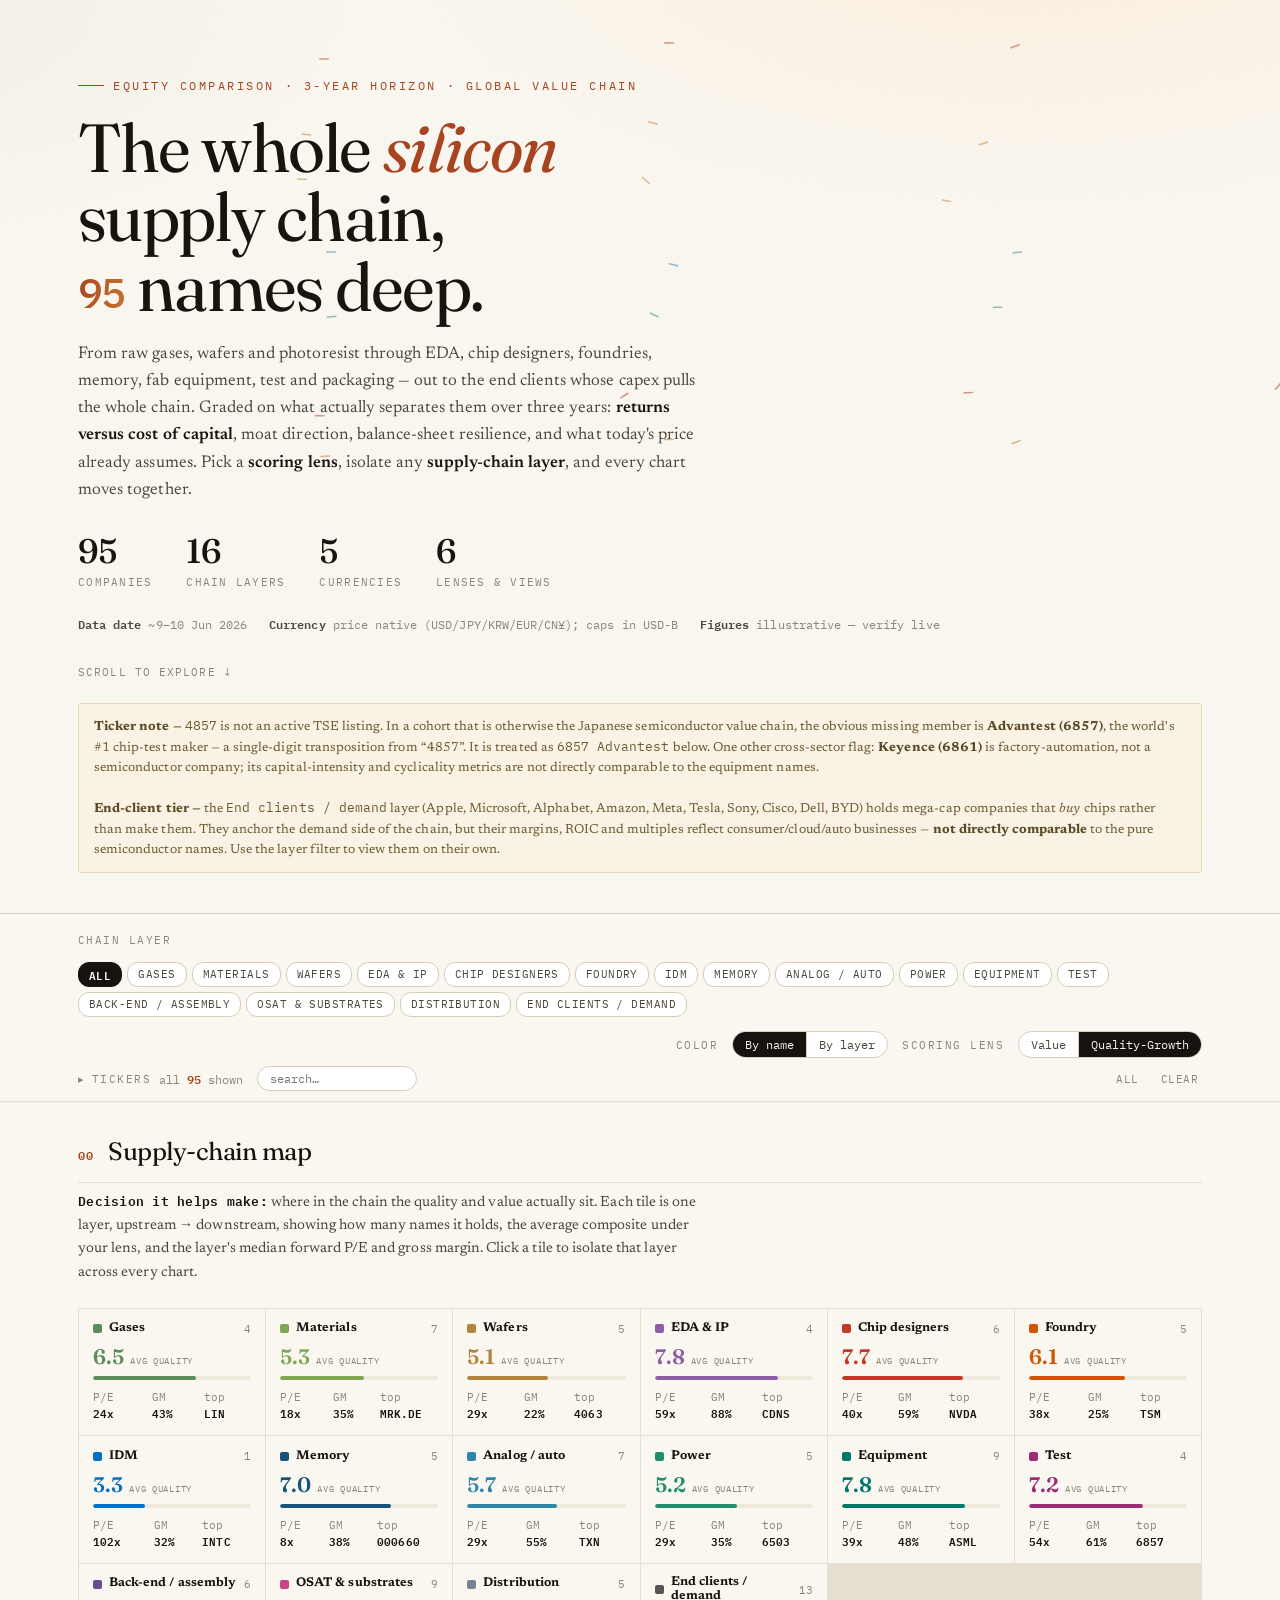
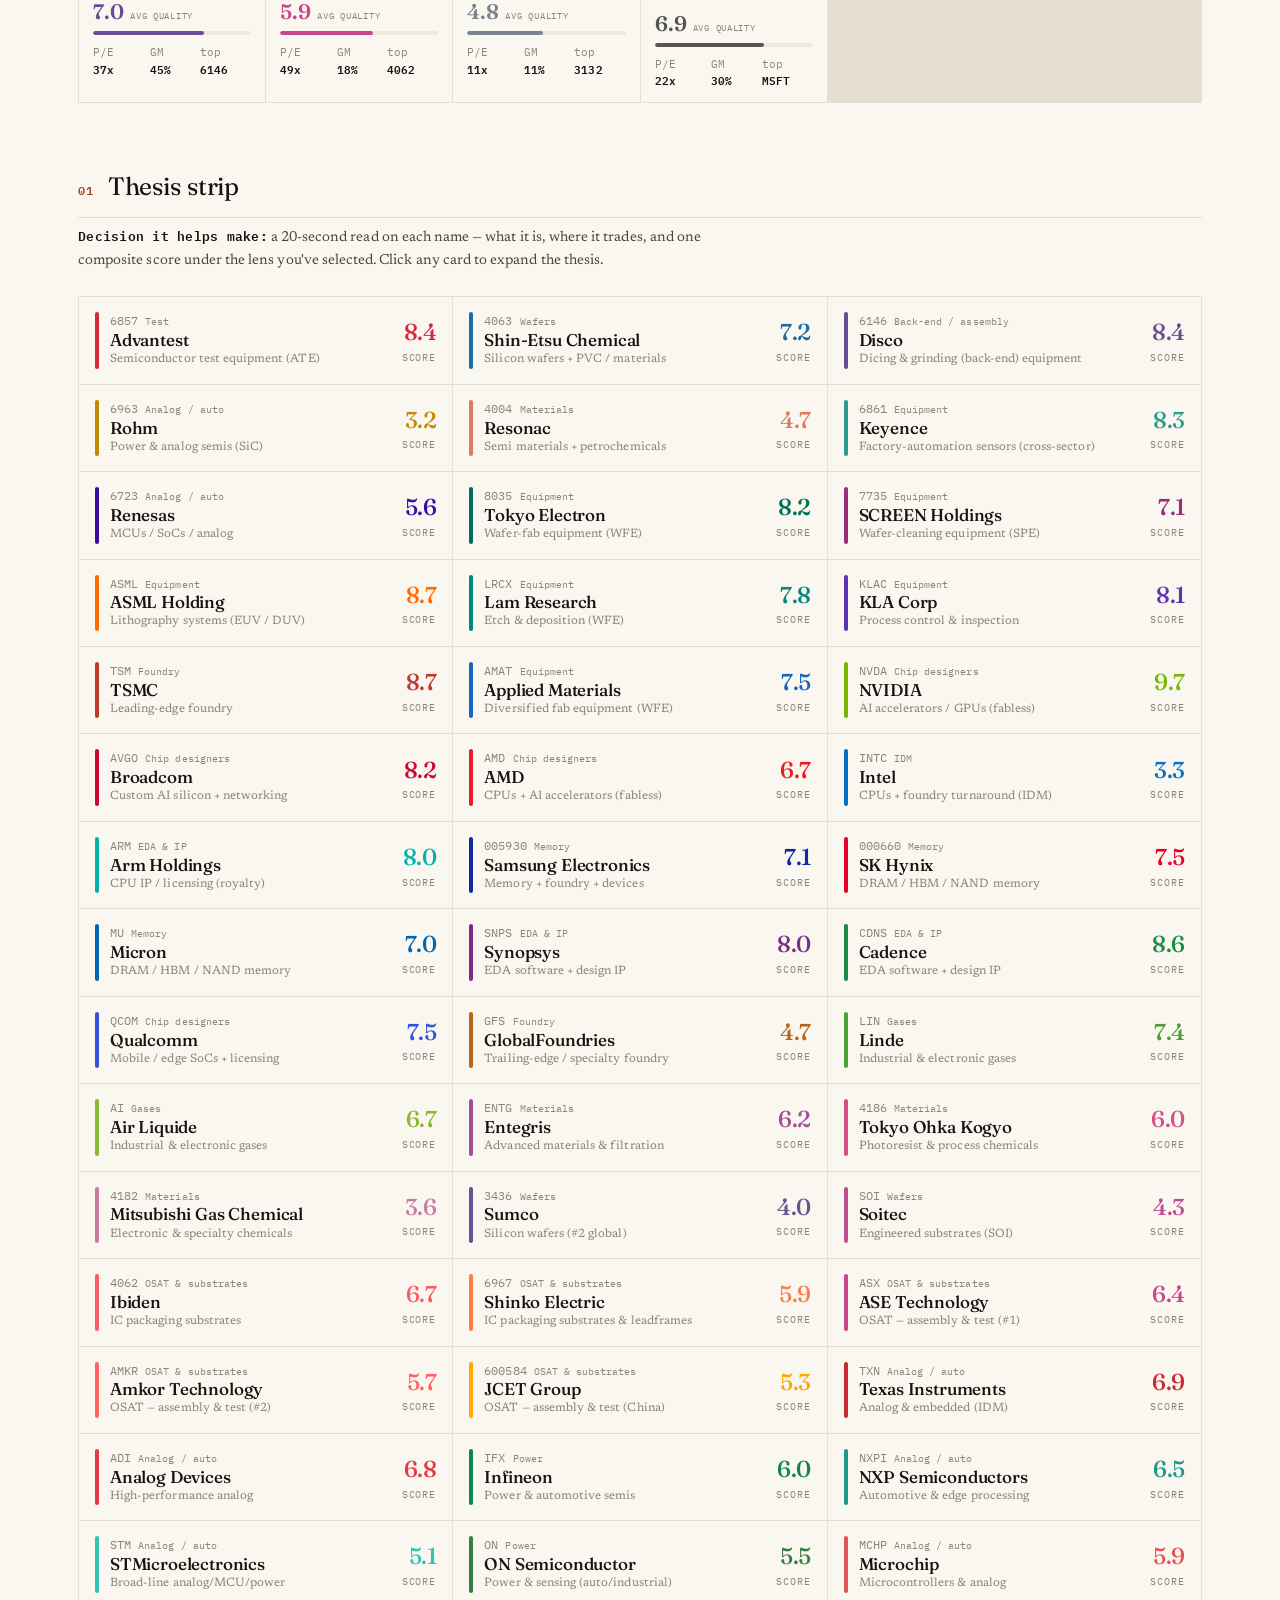
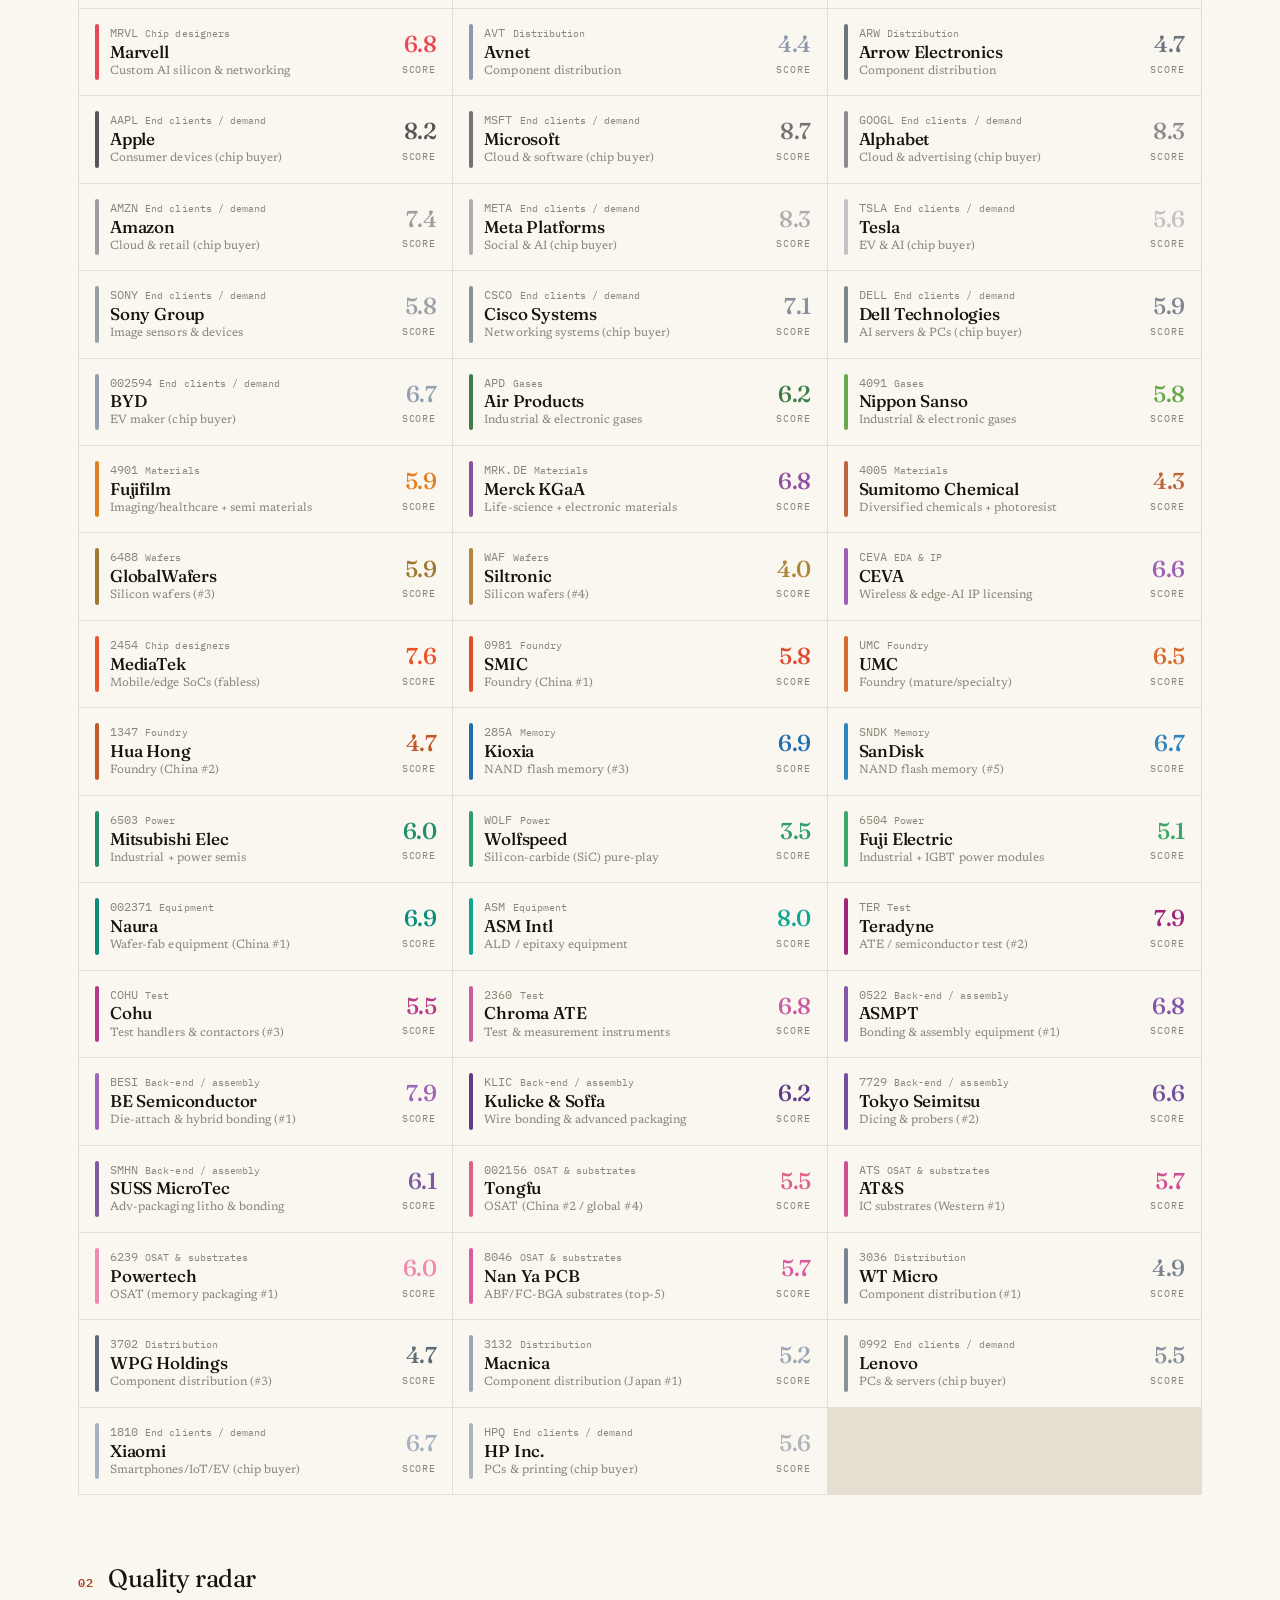
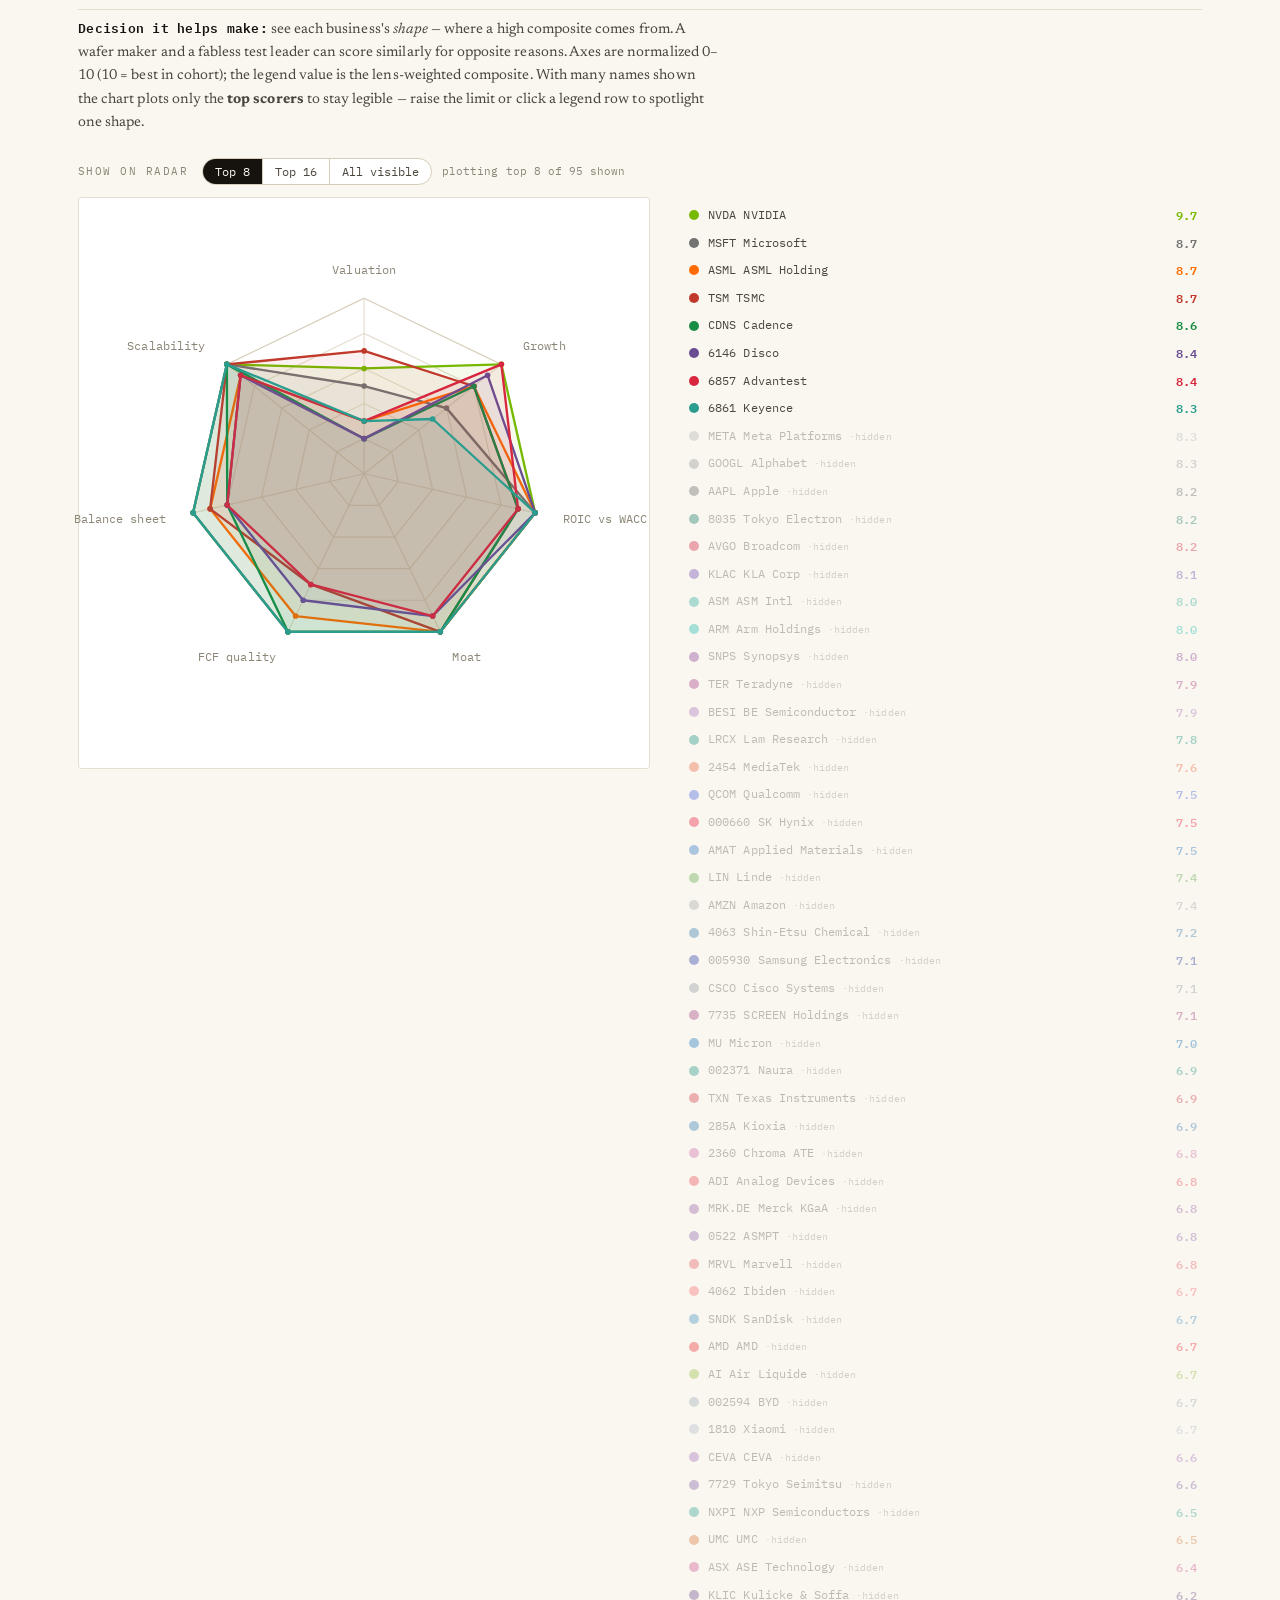
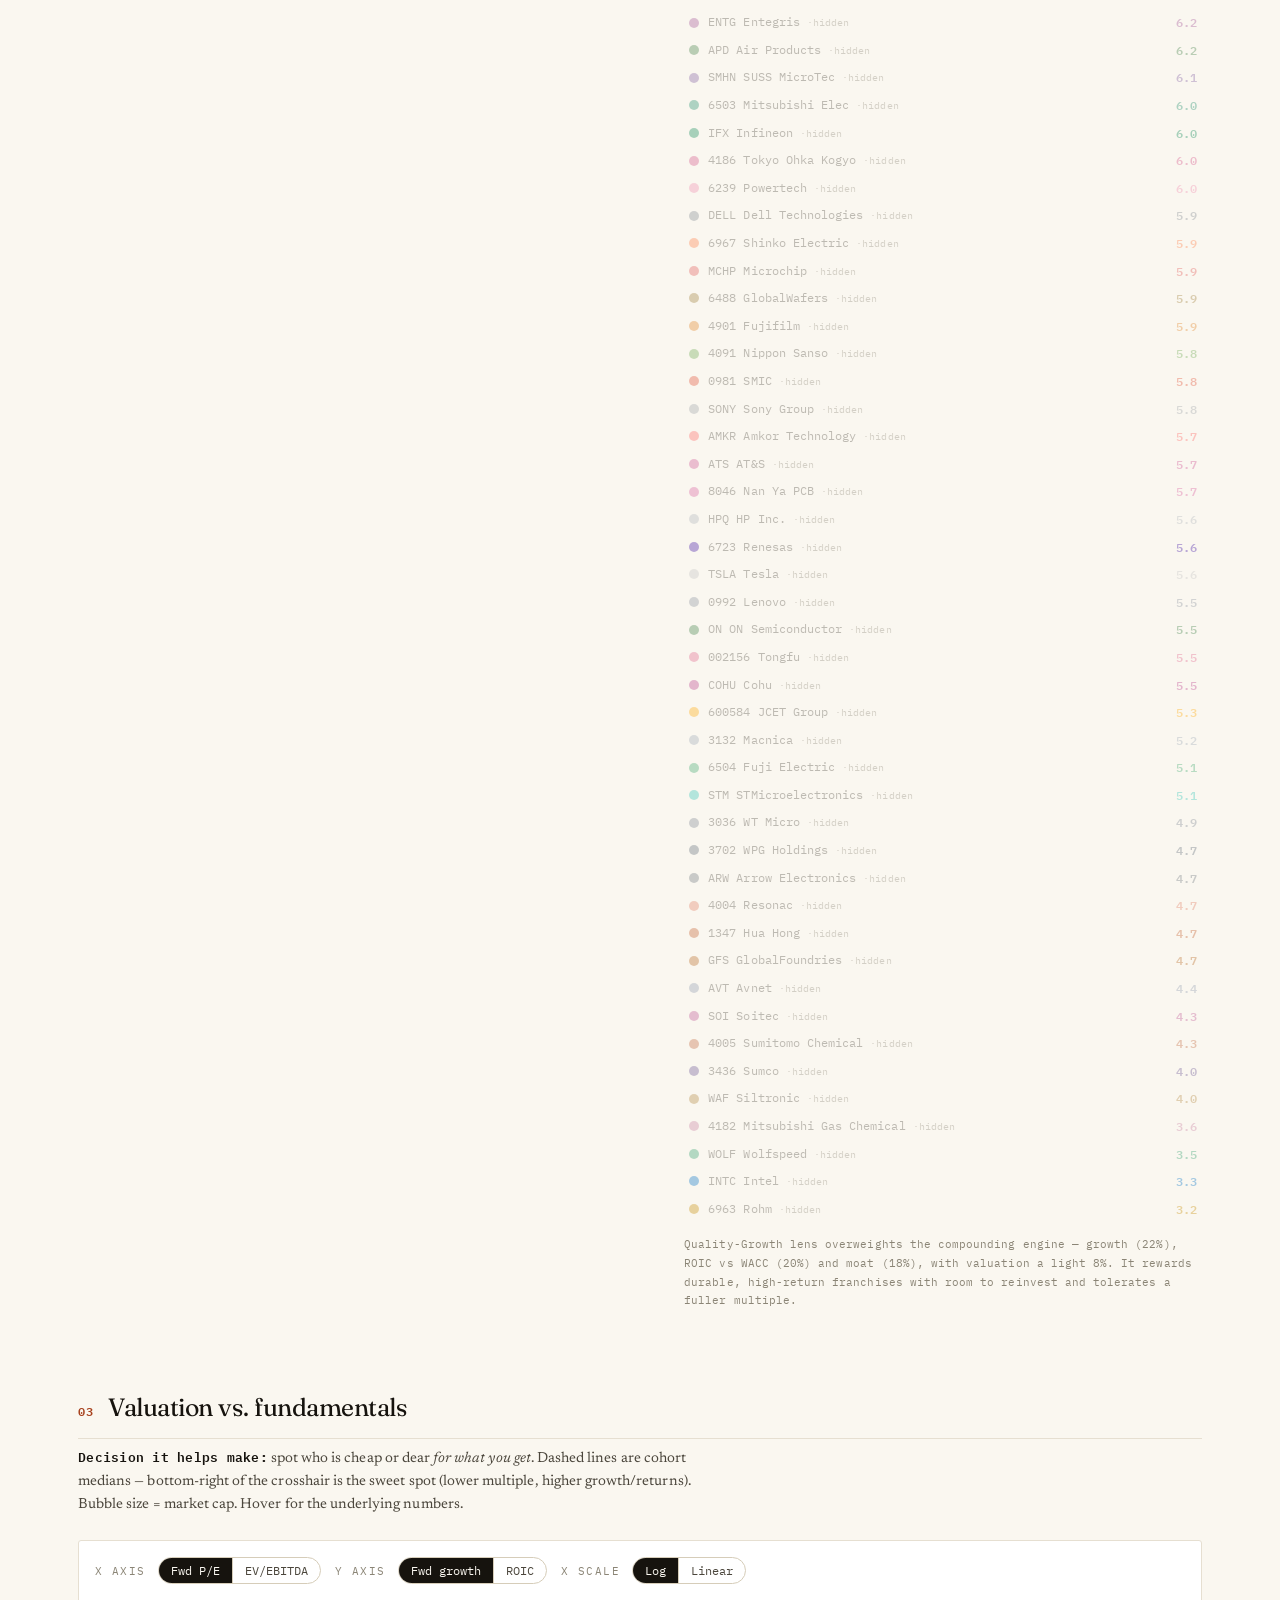
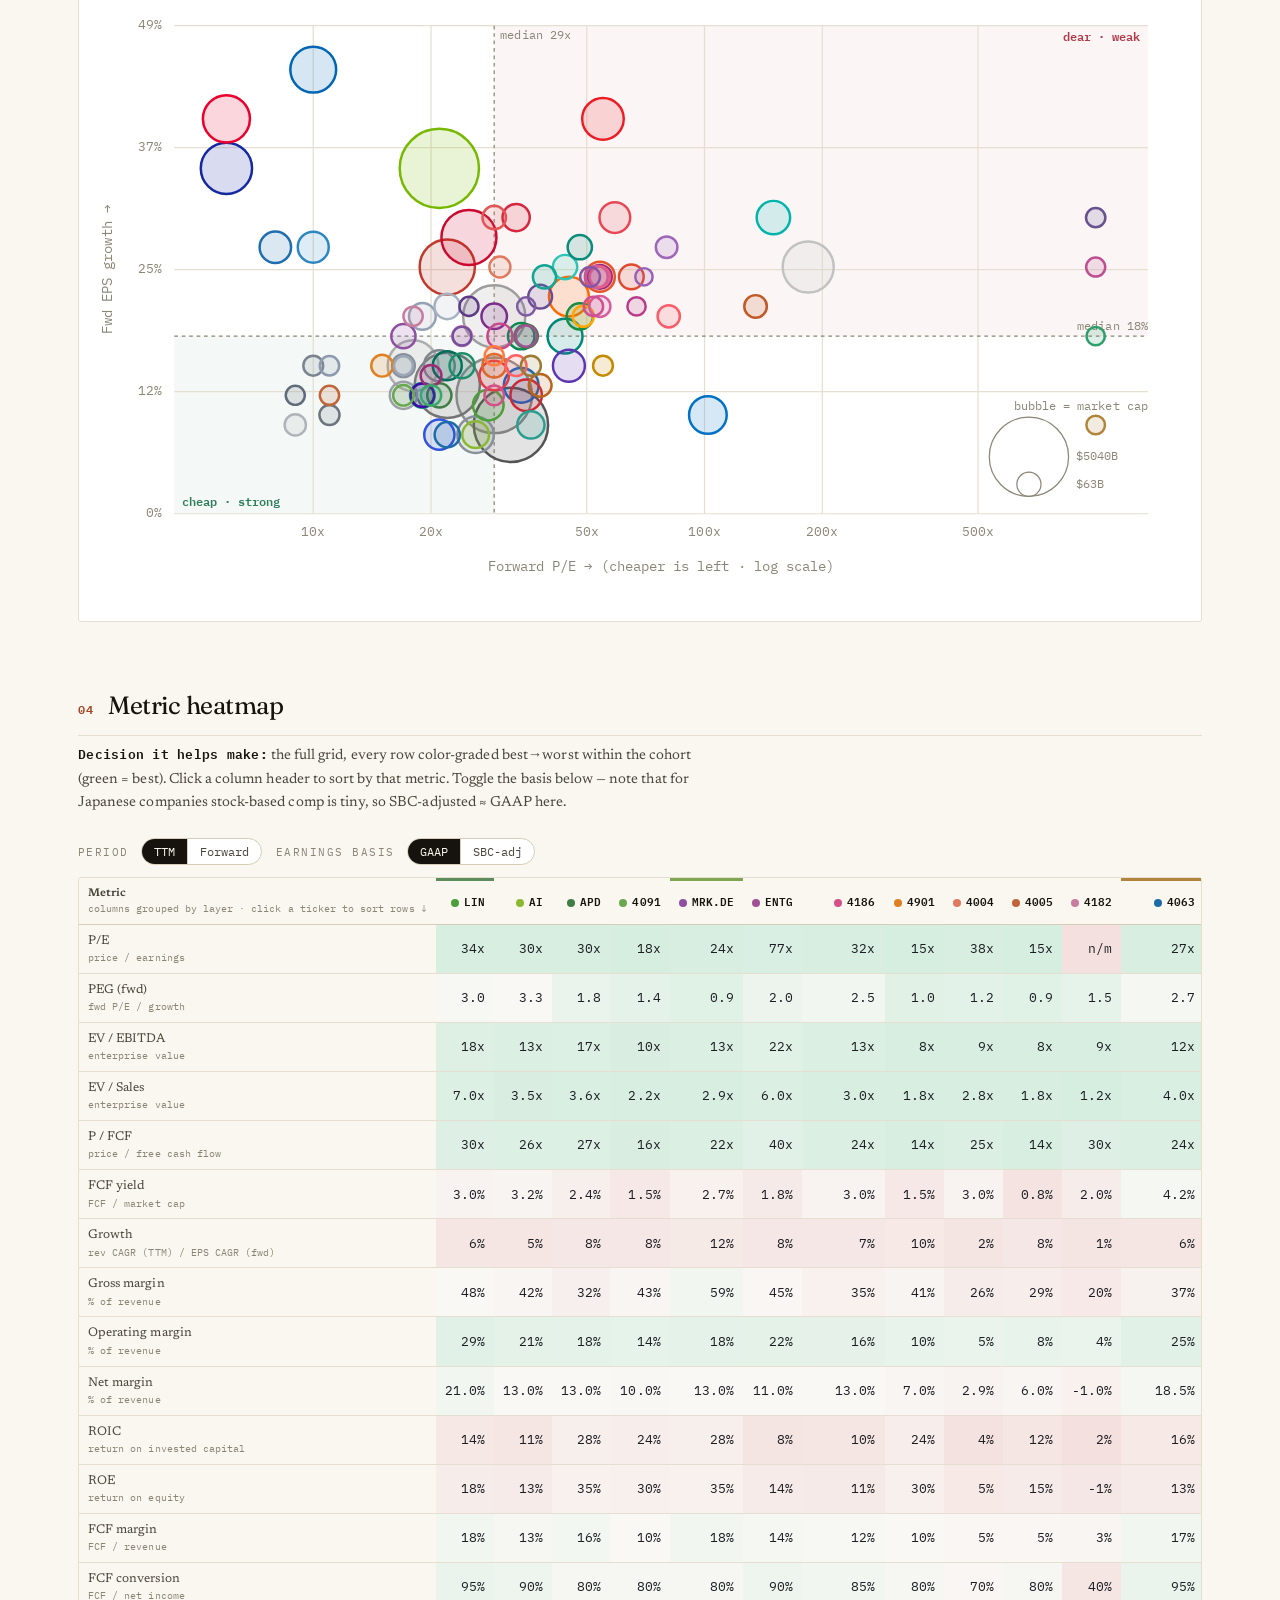
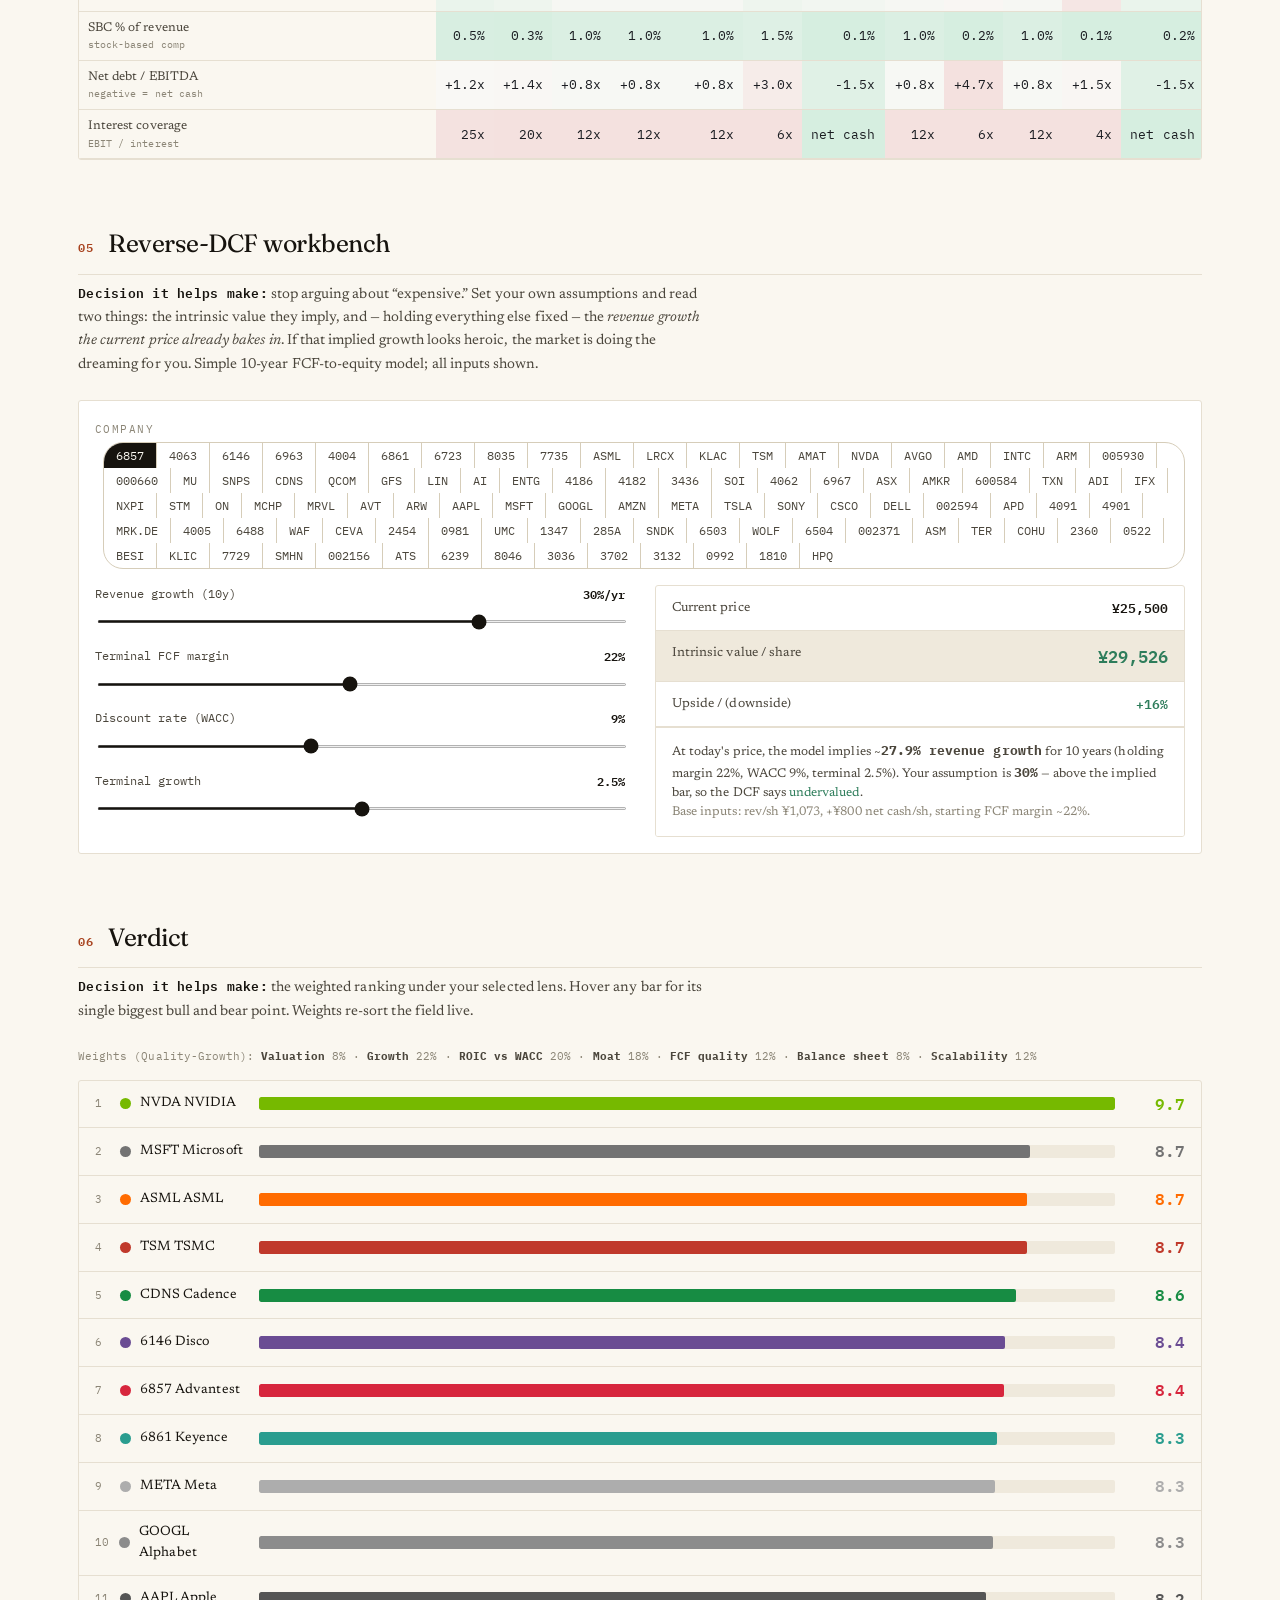
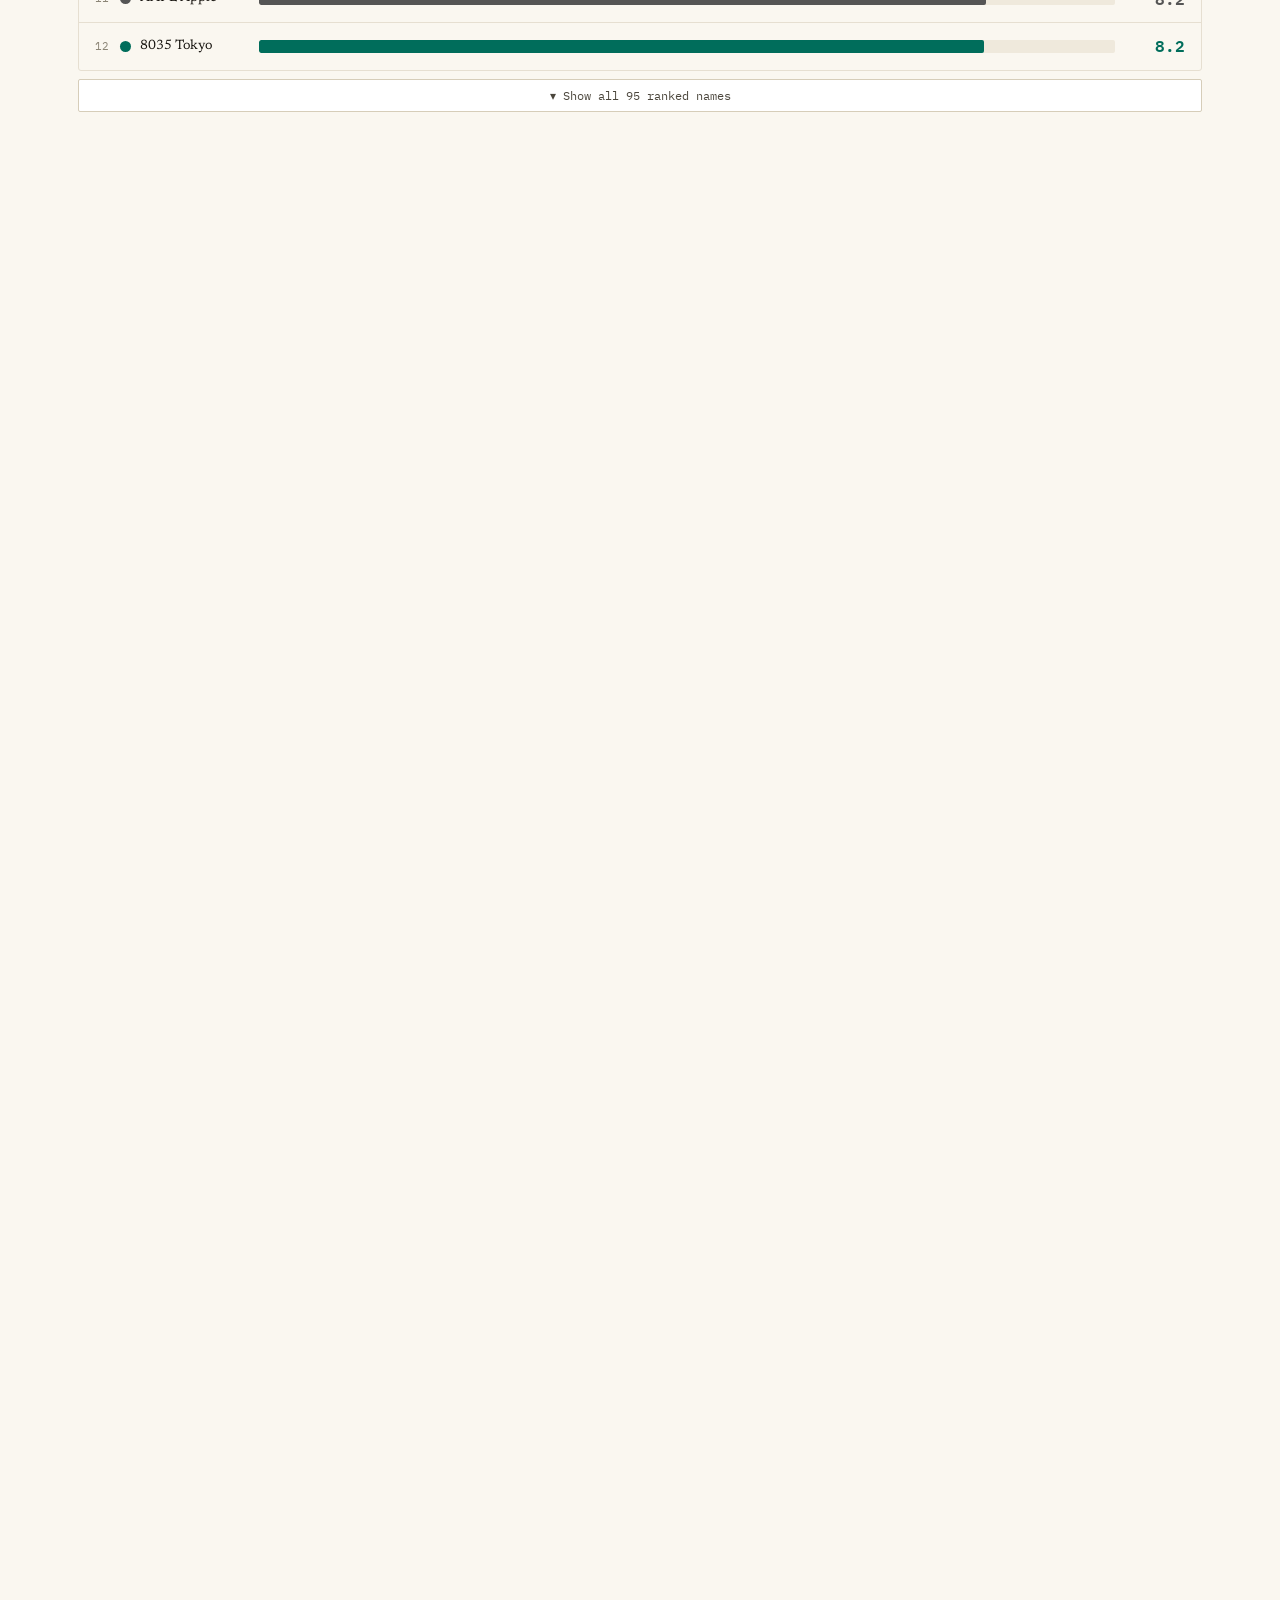
==== index.html @ 0ff905e7 "Complete per-layer coverage: add 37 leaders & challengers (58→95) Audited every chain layer for the " ====
<!DOCTYPE html>
<html lang="en">
<head>
<meta charset="utf-8">
<meta name="viewport" content="width=device-width, initial-scale=1">
<title>Global Semiconductor Value Chain — 3-Year Comparison</title>
<link rel="preconnect" href="https://fonts.googleapis.com">
<link rel="preconnect" href="https://fonts.gstatic.com" crossorigin>
<link href="https://fonts.googleapis.com/css2?family=Fraunces:ital,opsz,wght@0,9..144,400;0,9..144,500;0,9..144,600;1,9..144,400&family=Newsreader:ital,opsz@0,6..72;1,6..72&family=IBM+Plex+Mono:wght@400;500;600&display=swap" rel="stylesheet">
<style>
  :root{
    --paper:#FAF7F0; --paper2:#F4EFE6; --ink:#16130E; --ink2:#4B463C; --ink3:#8B8576;
    --line:#E6DFD1; --line2:#D6CDB9; --hl:#EFE9DC; --good:#2E7D5B; --bad:#B23A48;
    --accent:#A8431F; --accent2:#C9742B; --gold:#B8893B;
    --mono:"IBM Plex Mono",ui-monospace,"SF Mono",Menlo,Consolas,monospace;
    --sans:"Newsreader",Georgia,"Times New Roman",serif;
    --display:"Fraunces",Georgia,serif;
    --ease:cubic-bezier(.22,.61,.36,1);
  }
  *{box-sizing:border-box}
  html{-webkit-text-size-adjust:100%;scroll-behavior:smooth}
  body{margin:0;background:var(--paper);color:var(--ink);font-family:var(--sans);
    line-height:1.55;font-size:16px;letter-spacing:.003em;
    background-image:radial-gradient(120% 80% at 80% -10%, #FBEEDD 0%, rgba(251,238,221,0) 42%),radial-gradient(100% 70% at -10% 0%, #F0EFE6 0%, rgba(240,239,230,0) 38%);
    background-attachment:fixed}
  /* fine grain overlay for paper texture */
  body::before{content:"";position:fixed;inset:0;z-index:9999;pointer-events:none;opacity:.025;
    background-image:url("data:image/svg+xml,%3Csvg xmlns='http://www.w3.org/2000/svg' width='120' height='120'%3E%3Cfilter id='n'%3E%3CfeTurbulence type='fractalNoise' baseFrequency='.9' numOctaves='2'/%3E%3C/filter%3E%3Crect width='100%25' height='100%25' filter='url(%23n)'/%3E%3C/svg%3E")}
  .wrap{max-width:1180px;margin:0 auto;padding:0 28px}
  a{color:inherit}
  h1,h2,h3{font-family:var(--display);font-weight:500;letter-spacing:-.015em;margin:0;font-optical-sizing:auto}
  .mono{font-family:var(--mono)}
  .sub{color:var(--ink2)}
  .muted{color:var(--ink3)}
  .num{font-family:var(--mono);font-variant-numeric:tabular-nums}

  /* ============================ HERO ============================ */
  header{position:relative;overflow:hidden;border-bottom:1px solid var(--line2);
    padding:70px 0 40px;margin-bottom:8px}
  /* animated flowing supply-chain lines behind the hero */
  .heroflow{position:absolute;inset:0;z-index:0;pointer-events:none;opacity:.5}
  .heroflow path{fill:none;stroke-width:1.5;stroke-linecap:round;
    stroke-dasharray:8 320;animation:flow 9s linear infinite}
  @keyframes flow{to{stroke-dashoffset:-328}}
  header .wrap{position:relative;z-index:1}
  .eyebrow{font-family:var(--mono);font-size:11.5px;letter-spacing:.22em;text-transform:uppercase;color:var(--accent);
    display:inline-flex;align-items:center;gap:9px}
  .eyebrow::before{content:"";width:26px;height:1px;background:var(--accent);display:inline-block}
  header h1{font-size:clamp(34px,6.5vw,68px);margin:18px 0 4px;line-height:1.02;font-weight:400;
    letter-spacing:-.025em;max-width:14ch}
  header h1 .lede{font-style:italic;color:var(--accent)}
  header h1 .tnum{font-family:var(--mono);font-weight:500;font-size:.62em;vertical-align:.06em;
    background:linear-gradient(100deg,var(--accent),var(--accent2));-webkit-background-clip:text;background-clip:text;-webkit-text-fill-color:transparent}
  header p{margin:20px 0 0;max-width:64ch;color:var(--ink2);font-size:17px;line-height:1.6}
  header p b{color:var(--ink);font-weight:600}
  /* count-up stat ribbon */
  .statrow{display:flex;flex-wrap:wrap;gap:34px;margin:30px 0 4px}
  .stat .sv{font-family:var(--display);font-size:34px;font-weight:500;line-height:1;letter-spacing:-.02em;
    font-variant-numeric:tabular-nums}
  .stat .sl{font-family:var(--mono);font-size:10.5px;letter-spacing:.12em;text-transform:uppercase;color:var(--ink3);margin-top:6px}
  .meta{display:flex;flex-wrap:wrap;gap:10px 22px;margin-top:26px;font-family:var(--mono);font-size:11.5px;color:var(--ink3)}
  .meta b{color:var(--ink2);font-weight:600}
  .scrollcue{margin-top:30px;font-family:var(--mono);font-size:11px;letter-spacing:.1em;text-transform:uppercase;color:var(--ink3);
    display:inline-flex;align-items:center;gap:8px}
  .scrollcue .arr{display:inline-block;animation:bob 1.8s var(--ease) infinite}
  @keyframes bob{0%,100%{transform:translateY(0)}50%{transform:translateY(4px)}}

  /* global control bar */
  .gbar{position:sticky;top:0;z-index:30;background:rgba(250,247,240,.86);
    backdrop-filter:blur(10px) saturate(1.2);border-bottom:1px solid var(--line);
    padding:10px 0;margin-bottom:30px;box-shadow:0 1px 0 rgba(0,0,0,.02)}
  .gbar .wrap{display:flex;align-items:center;gap:14px;flex-wrap:wrap}
  .glabel{font-family:var(--mono);font-size:10.5px;letter-spacing:.14em;text-transform:uppercase;color:var(--ink3)}
  .chips{display:flex;gap:6px;flex-wrap:wrap}
  .chip{font-family:var(--mono);font-size:12px;border:1px solid var(--line2);background:#fff;
    border-radius:20px;padding:4px 10px;cursor:pointer;display:flex;align-items:center;gap:6px;
    transition:transform .14s var(--ease),box-shadow .14s,background .12s,opacity .12s;user-select:none}
  .chip .dot{width:9px;height:9px;border-radius:50%;flex:none;transition:transform .14s var(--ease)}
  .chip.off{opacity:.34;background:var(--hl)}
  .chip:hover{background:#fff;transform:translateY(-1px);box-shadow:0 3px 10px rgba(20,16,8,.09)}
  .chip:hover .dot{transform:scale(1.25)}
  .seg{display:inline-flex;border:1px solid var(--line2);border-radius:20px;overflow:hidden;background:#fff}
  .seg button{font-family:var(--mono);font-size:11.5px;border:0;background:transparent;padding:5px 12px;cursor:pointer;color:var(--ink2);
    transition:color .15s,background .25s var(--ease)}
  .seg button.active{background:var(--ink);color:var(--paper)}
  .seg button:not(.active):hover{background:var(--hl)}
  .seg button:not(:last-child){border-right:1px solid var(--line2)}
  .spacer{flex:1}

  /* supply-chain layer filter */
  .layers{display:flex;gap:5px;flex-wrap:wrap}
  .lchip{font-family:var(--mono);font-size:11px;letter-spacing:.04em;text-transform:uppercase;
    border:1px solid var(--line2);background:#fff;border-radius:11px;padding:3px 10px;cursor:pointer;
    color:var(--ink2);transition:background .12s,color .12s,opacity .12s;user-select:none}
  .lchip:hover{background:var(--hl)}
  .lchip.active{background:var(--ink);color:var(--paper);border-color:var(--ink)}
  .lchip.allchip{font-weight:600}

  /* collapsible ticker bar */
  .tickerbar{display:flex;align-items:center;gap:12px;flex-wrap:wrap;margin-top:8px}
  .tktoggle{display:inline-flex;align-items:center;gap:8px;background:none;border:0;cursor:pointer;padding:2px 0;color:var(--ink2)}
  .tktoggle .caret{font-family:var(--mono);font-size:11px;color:var(--ink3);transition:transform .18s var(--ease)}
  .tktoggle[aria-expanded="true"] .caret{transform:rotate(90deg)}
  .tksum{font-family:var(--mono);font-size:11.5px;color:var(--ink3)}
  .tksum b{color:var(--accent);font-weight:600}
  .tksearch{font-family:var(--mono);font-size:12px;color:var(--ink);background:#fff;
    border:1px solid var(--line2);border-radius:20px;padding:4px 12px;width:160px;outline:none;
    transition:border-color .15s,box-shadow .15s,width .2s var(--ease)}
  .tksearch:focus{border-color:var(--accent);box-shadow:0 0 0 3px rgba(168,67,31,.1);width:200px}
  .tklink{font-family:var(--mono);font-size:11px;letter-spacing:.04em;text-transform:uppercase;
    background:none;border:0;color:var(--ink3);cursor:pointer;padding:3px 4px}
  .tklink:hover{color:var(--accent)}
  /* expanding panel */
  .tkpanel{overflow:hidden;max-height:0;opacity:0;transition:max-height .28s var(--ease),opacity .2s,margin .28s var(--ease);margin-top:0}
  .tkpanel.open{max-height:240px;opacity:1;margin-top:10px}
  .chips{display:flex;gap:6px;flex-wrap:wrap;max-height:210px;overflow-y:auto;padding:1px 1px 6px}
  .chip.hide{display:none}
  .chip mark{background:rgba(168,67,31,.18);color:inherit;border-radius:2px;padding:0 1px}
  .chipsempty{font-family:var(--mono);font-size:12px;padding:6px 2px}

  /* supply-chain map tiles */
  .laytiles{display:grid;grid-template-columns:repeat(auto-fill,minmax(168px,1fr));gap:1px;background:var(--line);border:1px solid var(--line)}
  .laytile{background:var(--paper);padding:12px 14px 13px;cursor:pointer;position:relative;
    transition:transform .16s var(--ease),box-shadow .16s,background .12s}
  .laytile:hover{background:#fff;transform:translateY(-2px);box-shadow:0 8px 22px -8px rgba(20,16,8,.16);z-index:2}
  .laytile .scwrap .v{font-family:var(--display)!important;font-weight:500}
  .laytile.active{background:var(--hl);box-shadow:inset 3px 0 0 var(--ink)}
  .laytile .lh{display:flex;align-items:center;gap:7px;margin-bottom:9px}
  .laytile .lh .sw{width:9px;height:9px;border-radius:2px;flex:none}
  .laytile .lh .nm{font-size:12.5px;font-weight:650;line-height:1.1}
  .laytile .lh .ct{margin-left:auto;font-family:var(--mono);font-size:10.5px;color:var(--ink3)}
  .laytile .scwrap{display:flex;align-items:baseline;gap:6px;margin-bottom:8px}
  .laytile .scwrap .v{font-family:var(--mono);font-size:21px;font-weight:600;font-variant-numeric:tabular-nums;line-height:1}
  .laytile .scwrap .l{font-family:var(--mono);font-size:9px;letter-spacing:.08em;text-transform:uppercase;color:var(--ink3)}
  .laytile .track{height:4px;background:var(--hl);border-radius:2px;overflow:hidden;margin-bottom:9px}
  .laytile .track .fill{height:100%;border-radius:2px}
  .laytile .stats{display:flex;gap:12px;font-family:var(--mono);font-size:10.5px;color:var(--ink2)}
  .laytile .stats b{color:var(--ink);font-weight:600}
  .laytile .stats .k{color:var(--ink3)}

  /* market-share view */
  .shareview{border:1px solid var(--line);border-radius:3px;overflow:hidden}
  .sharegrp{border-top:1px solid var(--line)}
  .sharegrp:first-child{border-top:0}
  .sharegrp .gh{display:flex;align-items:center;gap:8px;padding:9px 14px;background:var(--paper2)}
  .sharegrp .gh .sw{width:9px;height:9px;border-radius:2px;flex:none}
  .sharegrp .gh .nm{font-family:var(--mono);font-size:11px;letter-spacing:.1em;text-transform:uppercase;color:var(--ink2);font-weight:600}
  .sharegrp .gh .ct{font-family:var(--mono);font-size:10.5px;color:var(--ink3)}
  .srow{display:grid;grid-template-columns:150px 1fr 132px;align-items:center;gap:14px;padding:7px 14px;border-top:1px solid var(--line);transition:background .12s}
  .srow:hover{background:var(--hl)}
  .srow .lab{display:flex;align-items:baseline;gap:7px;min-width:0}
  .srow .lab .tk{font-family:var(--mono);font-size:11px;color:var(--ink3);flex:none}
  .srow .lab .nm{font-size:13.5px;white-space:nowrap;overflow:hidden;text-overflow:ellipsis}
  .srow .strack{height:15px;background:var(--hl);border-radius:3px;overflow:hidden;position:relative}
  .srow .sfill{height:100%;border-radius:3px;transition:width .7s var(--ease)}
  .srow .sfill.na{background:repeating-linear-gradient(45deg,var(--line2),var(--line2) 4px,transparent 4px,transparent 8px);width:100%!important;opacity:.5}
  .srow .sright{display:flex;align-items:baseline;gap:6px;justify-content:flex-end}
  .srow .sright .pv{font-family:var(--display);font-size:18px;font-weight:500;font-variant-numeric:tabular-nums;letter-spacing:-.01em}
  .srow .sright .rk{font-family:var(--mono);font-size:10px;color:var(--ink3)}
  .srow .mkt{grid-column:2 / span 2;font-family:var(--mono);font-size:10.5px;color:var(--ink3);margin-top:-2px}
  .srow .conf{display:inline-block;width:6px;height:6px;border-radius:50%;flex:none;margin-left:2px}
  .conf.high{background:var(--good)} .conf.medium{background:var(--gold)} .conf.low{background:var(--ink3);opacity:.5}
  @media(max-width:640px){ .srow{grid-template-columns:1fr 88px;gap:8px} .srow .strack{grid-column:1 / span 2;grid-row:2}
    .srow .lab{grid-column:1;grid-row:1} .srow .sright{grid-column:2;grid-row:1} .srow .mkt{grid-column:1 / span 2;grid-row:3} }

  section{margin:0 0 64px}
  .secnum{font-family:var(--mono);font-size:12px;color:var(--accent);letter-spacing:.1em;font-weight:600}
  .sechead{display:flex;align-items:baseline;gap:14px;border-bottom:1px solid var(--line);padding-bottom:11px;margin-bottom:8px}
  .sechead h2{font-size:25px;font-weight:400;letter-spacing:-.02em}
  .caption{font-size:14.5px;color:var(--ink2);margin:0 0 24px;max-width:80ch;line-height:1.6}
  .caption .dec{color:var(--ink);font-weight:600;font-family:var(--mono);font-size:12.5px;letter-spacing:.02em}

  /* ============================ MOTION ============================ */
  /* scroll-reveal: elements lift+fade into place */
  .reveal{opacity:0;transform:translateY(18px);transition:opacity .7s var(--ease),transform .7s var(--ease);
    transition-delay:var(--d,0s)}
  .reveal.in{opacity:1;transform:none}
  @media(prefers-reduced-motion:reduce){
    .reveal{opacity:1;transform:none;transition:none}
    .heroflow path,.scrollcue .arr{animation:none}
    *{scroll-behavior:auto}
  }

  /* thesis strip */
  .cards{display:grid;grid-template-columns:repeat(auto-fill,minmax(330px,1fr));gap:1px;background:var(--line);border:1px solid var(--line)}
  .card{background:var(--paper);padding:0;position:relative;transition:transform .18s var(--ease),box-shadow .18s,z-index 0s}
  .card:hover{transform:translateY(-3px);box-shadow:0 10px 30px -8px rgba(20,16,8,.18);z-index:2}
  .card .top{display:flex;align-items:center;gap:11px;padding:15px 16px;cursor:pointer}
  .card .bar{width:4px;align-self:stretch;border-radius:2px;flex:none;transition:width .18s var(--ease)}
  .card:hover .bar{width:6px}
  .card .tk{font-family:var(--mono);font-size:11.5px;color:var(--ink3)}
  .card .nm{font-family:var(--display);font-weight:500;font-size:17px;line-height:1.12;letter-spacing:-.01em}
  .card .bz{font-size:12px;color:var(--ink3);margin-top:1px}
  .card .sc{margin-left:auto;text-align:right;flex:none}
  .card .sc .v{font-family:var(--display);font-size:23px;font-weight:500;font-variant-numeric:tabular-nums;letter-spacing:-.02em}
  .card .sc .l{font-family:var(--mono);font-size:9.5px;letter-spacing:.1em;color:var(--ink3);text-transform:uppercase}
  .card .body{padding:0 16px 16px 31px;display:none}
  .card.open .body{display:block}
  .card .price{font-family:var(--mono);font-size:12.5px;color:var(--ink2);margin:2px 0 10px}
  .card .price b{color:var(--ink)}
  .card .th{font-size:13.5px;color:var(--ink2);margin:0}
  .card .caret{color:var(--ink3);font-family:var(--mono);font-size:12px;transition:transform .15s}
  .card.open .caret{transform:rotate(90deg)}

  /* layout helpers */
  .grid2{display:grid;grid-template-columns:1.05fr .95fr;gap:34px;align-items:start}
  @media(max-width:880px){.grid2{grid-template-columns:1fr}}
  figure{margin:0}
  .panel{border:1px solid var(--line);background:#fff;border-radius:3px;padding:16px}

  svg{display:block;width:100%;height:auto;overflow:visible}
  .axislbl{font-family:var(--mono);font-size:10.5px;fill:var(--ink3)}
  .gridln{stroke:var(--line);stroke-width:1}
  .gridln2{stroke:var(--line2);stroke-width:1}
  .medln{stroke:var(--ink3);stroke-width:1;stroke-dasharray:3 3}
  .medlbl{font-family:var(--mono);font-size:9.5px;fill:var(--ink3)}

  /* radar legend */
  .rlegend{display:flex;flex-direction:column;gap:3px;margin-top:6px}
  .rrow{display:flex;align-items:center;gap:9px;font-family:var(--mono);font-size:12px;padding:3px 5px;cursor:pointer;border-radius:2px}
  .rrow:hover{background:var(--hl)}
  .rrow.off{opacity:.34}
  .rrow .dot{width:10px;height:10px;border-radius:50%;flex:none}
  .rrow .nm{flex:1;color:var(--ink2)}
  .rrow .v{font-weight:600;font-variant-numeric:tabular-nums}

  /* heatmap */
  .tablewrap{overflow-x:auto;border:1px solid var(--line);border-radius:3px}
  table{border-collapse:collapse;width:100%;font-size:12.5px}
  th,td{padding:7px 9px;text-align:right;white-space:nowrap;border-bottom:1px solid var(--line)}
  thead th{position:sticky;top:0;background:var(--paper);font-family:var(--mono);font-size:11px;
    font-weight:600;cursor:pointer;border-bottom:1px solid var(--line2);user-select:none}
  thead th.metric, td.metric{text-align:left;position:sticky;left:0;background:var(--paper);z-index:2;
    font-family:var(--sans);color:var(--ink2);min-width:188px}
  thead th.metric{z-index:3}
  th .tkdot{display:inline-block;width:8px;height:8px;border-radius:50%;margin-right:5px;vertical-align:middle}
  td.cell{font-family:var(--mono);font-variant-numeric:tabular-nums;color:#1b1d22}
  td.cell.dim{opacity:.28}
  .metric .hint{display:block;font-family:var(--mono);font-size:9.5px;color:var(--ink3);font-weight:400}
  .sortcue{color:var(--ink3);font-size:9px}

  /* dcf */
  .dcf{display:grid;grid-template-columns:1fr 1fr;gap:30px;align-items:start}
  @media(max-width:880px){.dcf{grid-template-columns:1fr}}
  .sliders{display:flex;flex-direction:column;gap:15px}
  .sld label{display:flex;justify-content:space-between;font-family:var(--mono);font-size:12px;color:var(--ink2);margin-bottom:4px}
  .sld label .val{color:var(--ink);font-weight:600}
  input[type=range]{width:100%;accent-color:var(--ink);height:3px}
  .dcfout{border:1px solid var(--line);border-radius:3px;padding:0;overflow:hidden}
  .dcfrow{display:flex;justify-content:space-between;padding:12px 16px;border-bottom:1px solid var(--line);font-size:13px}
  .dcfrow:last-child{border-bottom:0}
  .dcfrow .k{color:var(--ink2)}
  .dcfrow .v{font-family:var(--mono);font-weight:600;font-variant-numeric:tabular-nums}
  .dcfrow.big{background:var(--hl)}
  .dcfrow.big .v{font-size:17px}
  .verdict-fv{font-family:var(--mono);font-size:12px;padding:3px 8px;border-radius:2px}
  .up{color:var(--good)} .down{color:var(--bad)}
  .impl{font-size:12.5px;color:var(--ink2);padding:13px 16px;background:#fff;border-top:1px solid var(--line)}
  .impl b{font-family:var(--mono)}

  /* verdict */
  .vbars{display:flex;flex-direction:column;gap:0;border:1px solid var(--line);border-radius:3px;overflow:hidden}
  .vbar{display:grid;grid-template-columns:150px 1fr 56px;align-items:center;gap:14px;padding:11px 16px;border-bottom:1px solid var(--line);position:relative}
  .vbar:last-child{border-bottom:0}
  .vbar:hover{background:var(--hl)}
  .vbar .lab{display:flex;align-items:center;gap:9px;font-size:13.5px}
  .vbar .lab .dot{width:11px;height:11px;border-radius:50%;flex:none}
  .vbar .lab .rk{font-family:var(--mono);font-size:11px;color:var(--ink3);width:16px}
  .track{height:13px;background:var(--hl);border-radius:2px;overflow:hidden}
  .fill{height:100%;border-radius:2px;transition:width .35s ease}
  .vbar .sc{font-family:var(--mono);font-weight:600;text-align:right;font-variant-numeric:tabular-nums}
  .vbar .pop{display:none;position:absolute;left:166px;right:72px;bottom:calc(100% - 4px);
    background:var(--ink);color:var(--paper);padding:9px 12px;border-radius:3px;font-size:12px;line-height:1.45;z-index:20;box-shadow:0 6px 22px rgba(0,0,0,.18)}
  .vbar:hover .pop{display:block}
  .vbar .pop .bp{display:block;margin:2px 0}
  .vbar .pop .bull{color:#9fe6c4} .vbar .pop .bear{color:#f4b0ba}
  .wexpl{font-family:var(--mono);font-size:11px;color:var(--ink3);margin:0 0 14px;line-height:1.7}
  .wexpl b{color:var(--ink2)}
  .morebtn{display:block;width:100%;margin-top:8px;font-family:var(--mono);font-size:11.5px;color:var(--ink2);
    background:#fff;border:1px solid var(--line2);border-radius:2px;padding:8px;cursor:pointer}
  .morebtn:hover{background:var(--hl)}
  .morebtn[hidden]{display:none}

  footer{border-top:1px solid var(--line2);margin-top:18px;padding:22px 0 60px;font-size:12px;color:var(--ink3);line-height:1.7}
  footer b{color:var(--ink2)}
  .flag{background:#FBF4E6;border:1px solid #E8D9B0;border-radius:3px;padding:12px 15px;font-size:13px;color:#6b5a2e;margin:18px 0 0}
  .flag b{color:#5a4a22}

  /* ============================ RESPONSIVE ============================ */
  /* Tablet / small laptop */
  @media(max-width:900px){
    .wrap{padding:0 20px}
    header{padding:34px 0 22px}
    header h1{font-size:25px}
    .cards{grid-template-columns:repeat(auto-fill,minmax(280px,1fr))}
  }

  /* Phone */
  @media(max-width:640px){
    body{font-size:14px}
    .wrap{padding:0 15px}
    header{padding:26px 0 18px}
    header h1{font-size:21px;margin:8px 0 6px}
    header p{font-size:13.5px}
    .meta{gap:10px 16px;margin-top:12px}

    /* control bar: stack into labelled rows instead of one cramped line */
    .gbar{padding:9px 0;margin-bottom:22px}
    .gbar .wrap{gap:9px}
    .gbar .spacer{display:none}
    .glabel{width:100%;margin-bottom:-3px}
    .chips{gap:5px}
    .chip{font-size:11.5px;padding:4px 8px}
    .seg{flex-wrap:wrap}

    section{margin:0 0 40px}
    .sechead{gap:10px}
    .sechead h2{font-size:16px}
    .caption{font-size:12.5px;margin-bottom:18px}

    /* stack the two-column blocks (radar + legend, dcf) */
    .grid2,.dcf{grid-template-columns:1fr;gap:22px}

    .card .top{padding:12px 13px;gap:9px}
    .card .body{padding:0 13px 14px 26px}

    .panel{padding:12px}

    /* verdict: drop the wide fixed label column; let the bar use full width */
    .vbar{grid-template-columns:1fr 64px;grid-template-rows:auto auto;gap:5px 10px;padding:11px 13px}
    .vbar .lab{grid-column:1;grid-row:1;font-size:13px}
    .vbar .sc{grid-column:2;grid-row:1;align-self:center}
    .vbar .track{grid-column:1 / span 2;grid-row:2}
    /* popover: position inline (full width) and let it open on tap via .show */
    .vbar .pop{left:13px;right:13px;bottom:auto;top:calc(100% - 2px);position:absolute}
    .vbar:hover .pop{display:none}            /* hover is unreliable on touch */
    .vbar.show .pop{display:block}

    footer{padding:18px 0 48px}
    .flag{font-size:12.5px;padding:10px 12px}
  }

  /* Devices that can't hover (touch): make verdict bars tap-to-reveal everywhere */
  @media(hover:none){
    .vbar{cursor:pointer}
    .vbar:hover .pop{display:none}
    .vbar.show .pop{display:block}
  }
</style>
</head>
<body>

<header>
  <svg class="heroflow" id="heroflow" viewBox="0 0 1200 460" preserveAspectRatio="none" aria-hidden="true"></svg>
  <div class="wrap">
    <div class="eyebrow reveal">Equity comparison · 3-year horizon · global value chain</div>
    <h1 class="reveal" style="--d:.06s">The whole <span class="lede">silicon</span><br>supply chain,<br><span class="tnum">95</span> names deep.</h1>
    <p class="reveal" style="--d:.16s">From raw gases, wafers and photoresist through EDA, chip designers, foundries, memory,
       fab equipment, test and packaging — out to the end clients whose capex pulls the whole chain. Graded on what
       actually separates them over three years: <b>returns versus cost of capital</b>, moat direction,
       balance-sheet resilience, and what today's price already assumes. Pick a <b>scoring lens</b>, isolate any
       <b>supply-chain layer</b>, and every chart moves together.</p>
    <div class="statrow reveal" style="--d:.24s">
      <div class="stat"><div class="sv" data-count="95">0</div><div class="sl">Companies</div></div>
      <div class="stat"><div class="sv" data-count="16">0</div><div class="sl">Chain layers</div></div>
      <div class="stat"><div class="sv" data-count="5">0</div><div class="sl">Currencies</div></div>
      <div class="stat"><div class="sv" data-count="6" data-suffix="">0</div><div class="sl">Lenses & views</div></div>
    </div>
    <div class="meta reveal" style="--d:.3s">
      <span><b>Data date</b> ~9–10 Jun 2026</span>
      <span><b>Currency</b> price native (USD/JPY/KRW/EUR/CN¥); caps in USD-B</span>
      <span><b>Figures</b> illustrative — verify live</span>
    </div>
    <div class="scrollcue reveal" style="--d:.38s">Scroll to explore <span class="arr">↓</span></div>
    <div class="flag" id=" tickerflag">
      <b>Ticker note —</b> <span class="mono">4857</span> is not an active TSE listing. In a cohort that is otherwise the
      Japanese semiconductor value chain, the obvious missing member is <b>Advantest (6857)</b>, the world's #1 chip-test
      maker — a single-digit transposition from “4857”. It is treated as <span class="mono">6857 Advantest</span> below.
      One other cross-sector flag: <b>Keyence (6861)</b> is factory-automation, not a semiconductor company; its
      capital-intensity and cyclicality metrics are not directly comparable to the equipment names.
      <br><br><b>End-client tier —</b> the <span class="mono">End clients / demand</span> layer (Apple, Microsoft,
      Alphabet, Amazon, Meta, Tesla, Sony, Cisco, Dell, BYD) holds mega-cap companies that <em>buy</em> chips rather
      than make them. They anchor the demand side of the chain, but their margins, ROIC and multiples reflect
      consumer/cloud/auto businesses — <b>not directly comparable</b> to the pure semiconductor names. Use the layer
      filter to view them on their own.
    </div>
  </div>
</header>

<!-- GLOBAL CONTROL BAR -->
<div class="gbar">
  <div class="wrap">
    <span class="glabel">Chain layer</span>
    <div class="layers" id="layers"></div>
    <span class="spacer"></span>
    <span class="glabel">Color</span>
    <div class="seg" id="colorSeg">
      <button data-color="ticker" class="active">By name</button>
      <button data-color="layer">By layer</button>
    </div>
    <span class="glabel">Scoring lens</span>
    <div class="seg" id="lensSeg">
      <button data-lens="value">Value</button>
      <button data-lens="quality" class="active">Quality-Growth</button>
    </div>
  </div>
  <div class="wrap tickerbar">
    <button class="tktoggle" id="tkToggle" aria-expanded="false">
      <span class="caret">▸</span><span class="glabel">Tickers</span>
      <span class="tksum" id="tkSummary"></span>
    </button>
    <input type="search" class="tksearch" id="tkSearch" placeholder="search…" autocomplete="off" spellcheck="false" aria-label="Filter tickers">
    <span class="spacer"></span>
    <button class="tklink" id="tkAll">All</button>
    <button class="tklink" id="tkClear">Clear</button>
  </div>
  <div class="wrap tkpanel" id="tkPanel" hidden>
    <div class="chips" id="chips"></div>
    <div class="chipsempty muted" id="chipsEmpty" hidden>No tickers match.</div>
  </div>
</div>

<div class="wrap">

  <!-- 0. SUPPLY-CHAIN MAP -->
  <section>
    <div class="sechead"><span class="secnum">00</span><h2>Supply-chain map</h2></div>
    <p class="caption"><span class="dec">Decision it helps make:</span> where in the chain the quality and value
      actually sit. Each tile is one layer, upstream → downstream, showing how many names it holds, the average
      composite under your lens, and the layer's median forward P/E and gross margin. Click a tile to isolate that
      layer across every chart.</p>
    <div class="laytiles" id="layerMap"></div>
  </section>

  <!-- 1. THESIS STRIP -->
  <section>
    <div class="sechead"><span class="secnum">01</span><h2>Thesis strip</h2></div>
    <p class="caption"><span class="dec">Decision it helps make:</span> a 20-second read on each name — what it is,
      where it trades, and one composite score under the lens you've selected. Click any card to expand the thesis.</p>
    <div class="cards" id="cards"></div>
  </section>

  <!-- 2. RADAR -->
  <section>
    <div class="sechead"><span class="secnum">02</span><h2>Quality radar</h2></div>
    <p class="caption"><span class="dec">Decision it helps make:</span> see each business's <em>shape</em> — where a high
      composite comes from. A wafer maker and a fabless test leader can score similarly for opposite reasons. Axes are
      normalized 0–10 (10 = best in cohort); the legend value is the lens-weighted composite. With many names shown the
      chart plots only the <b>top scorers</b> to stay legible — raise the limit or click a legend row to spotlight one shape.</p>
    <div style="display:flex;gap:10px;flex-wrap:wrap;align-items:center;margin-bottom:12px">
      <span class="glabel">Show on radar</span>
      <div class="seg" id="radarNSeg" style="margin-left:4px">
        <button data-n="8" class="active">Top 8</button>
        <button data-n="16">Top 16</button>
        <button data-n="999">All visible</button>
      </div>
      <span class="muted" id="radarCountNote" style="font-family:var(--mono);font-size:11px"></span>
    </div>
    <div class="grid2">
      <figure class="panel"><svg id="radar" viewBox="0 0 460 460" role="img" aria-label="Radar chart"></svg></figure>
      <div>
        <div class="rlegend" id="radarLegend"></div>
        <p class="wexpl" style="margin-top:14px" id="lensNote"></p>
      </div>
    </div>
  </section>

  <!-- 3. SCATTER -->
  <section>
    <div class="sechead"><span class="secnum">03</span><h2>Valuation vs. fundamentals</h2></div>
    <p class="caption"><span class="dec">Decision it helps make:</span> spot who is cheap or dear <em>for what you get</em>.
      Dashed lines are cohort medians — bottom-right of the crosshair is the sweet spot (lower multiple, higher growth/returns).
      Bubble size = market cap. Hover for the underlying numbers.</p>
    <div class="panel">
      <div style="display:flex;gap:14px;flex-wrap:wrap;margin-bottom:12px">
        <div><span class="glabel">X axis</span>
          <div class="seg" id="xSeg" style="margin-left:8px">
            <button data-x="peFwd" class="active">Fwd P/E</button>
            <button data-x="evEbitda">EV/EBITDA</button>
          </div></div>
        <div><span class="glabel">Y axis</span>
          <div class="seg" id="ySeg" style="margin-left:8px">
            <button data-y="epsCagrFwd" class="active">Fwd growth</button>
            <button data-y="roic">ROIC</button>
          </div></div>
        <div><span class="glabel">X scale</span>
          <div class="seg" id="xScaleSeg" style="margin-left:8px">
            <button data-xs="log" class="active">Log</button>
            <button data-xs="linear">Linear</button>
          </div></div>
      </div>
      <svg id="scatter" viewBox="0 0 880 470" role="img" aria-label="Valuation scatter"></svg>
      <div id="scatterTip" class="num" style="font-family:var(--mono);font-size:12px;color:var(--ink2);min-height:20px;margin-top:6px"></div>
    </div>
  </section>

  <!-- 4. HEATMAP -->
  <section>
    <div class="sechead"><span class="secnum">04</span><h2>Metric heatmap</h2></div>
    <p class="caption"><span class="dec">Decision it helps make:</span> the full grid, every row color-graded best→worst
      within the cohort (green = best). Click a column header to sort by that metric. Toggle the basis below — note that for
      Japanese companies stock-based comp is tiny, so SBC-adjusted ≈ GAAP here.</p>
    <div style="display:flex;gap:14px;flex-wrap:wrap;margin-bottom:12px">
      <div><span class="glabel">Period</span>
        <div class="seg" id="periodSeg" style="margin-left:8px">
          <button data-period="ttm" class="active">TTM</button>
          <button data-period="fwd">Forward</button>
        </div></div>
      <div><span class="glabel">Earnings basis</span>
        <div class="seg" id="basisSeg" style="margin-left:8px">
          <button data-basis="gaap" class="active">GAAP</button>
          <button data-basis="sbc">SBC-adj</button>
        </div></div>
    </div>
    <div class="tablewrap"><table id="heat"><thead></thead><tbody></tbody></table></div>
  </section>

  <!-- 5. REVERSE DCF -->
  <section>
    <div class="sechead"><span class="secnum">05</span><h2>Reverse-DCF workbench</h2></div>
    <p class="caption"><span class="dec">Decision it helps make:</span> stop arguing about “expensive.” Set your own
      assumptions and read two things: the intrinsic value they imply, and — holding everything else fixed — the
      <em>revenue growth the current price already bakes in</em>. If that implied growth looks heroic, the market is doing
      the dreaming for you. Simple 10-year FCF-to-equity model; all inputs shown.</p>
    <div class="panel">
      <div style="margin-bottom:16px"><span class="glabel">Company</span>
        <div class="seg" id="dcfSeg" style="margin-left:8px;flex-wrap:wrap"></div></div>
      <div class="dcf">
        <div class="sliders" id="dcfSliders"></div>
        <div>
          <div class="dcfout" id="dcfOut"></div>
        </div>
      </div>
    </div>
  </section>

  <!-- 6. VERDICT -->
  <section>
    <div class="sechead"><span class="secnum">06</span><h2>Verdict</h2></div>
    <p class="caption"><span class="dec">Decision it helps make:</span> the weighted ranking under your selected lens.
      Hover any bar for its single biggest bull and bear point. Weights re-sort the field live.</p>
    <p class="wexpl" id="weightExpl"></p>
    <div class="vbars" id="verdict"></div>
    <button class="morebtn" id="verdictMore"></button>
  </section>

  <!-- 7. MARKET SHARE -->
  <section>
    <div class="sechead"><span class="secnum">07</span><h2>Market position</h2></div>
    <p class="caption"><span class="dec">Decision it helps make:</span> who actually <em>owns</em> their slice of the chain.
      Bars show approximate global share <b>within each company's served market</b> — grouped by layer, so a near-monopoly
      (litho, foundry) reads very differently from a contested field (analog, OSAT). The denominator matters and is labelled
      per bar; figures are illustrative estimates. The <span class="mono">End clients / demand</span> tier are chip
      <em>buyers</em> — their bar shows a relevant end-market position where one exists, else “n/a”.</p>
    <div class="shareview" id="shareView"></div>
  </section>

</div>

<footer>
  <div class="wrap">
    <b>Sources & method.</b> Prices, market caps, and recent fiscal-year results gathered from public market data
    (~9–10 Jun 2026); ratios, ROIC, FCF quality, moat scores, and all forward figures are the author's illustrative
    estimates and normalizations, not consensus pulls. Japanese fiscal years generally end in March; the global names
    (ASML, TSMC, AMAT, LRCX, KLAC) report in USD on their own calendars. SBC is immaterial for the Japanese issuers but
    is more meaningful for the US names, so the SBC-adjusted basis moves their margins modestly. Reverse-DCF uses a transparent
    10-year explicit FCF-to-equity model with a Gordon terminal value; per-share revenue, net cash, and starting FCF
    margins are approximations.<br><br>
    <b>Figures are illustrative — verify live before acting.</b> This is an analytical tool, not investment advice;
    it reflects no view on your objectives, and the author is not a financial adviser.
  </div>
</footer>

<script>
/* ============================ DATA ============================ */
/* All figures illustrative, ~Jun 2026, JPY. Radar axes 0-10 (10=best). */
const DATA = [
 {tk:"6857",nm:"Advantest",bz:"Semiconductor test equipment (ATE)",color:"#D7263D",layer:"test",share:{pct:60,rank:"#1",conf:"medium",market:"ATE / semiconductor test equipment"},
  price:25500,mcap:19.0,
  thesis:"The purest listed lever on AI compute test intensity. HBM stacks and ever-larger accelerators need vastly more test time, and Advantest holds >50% of the SoC/memory ATE market it largely defined. Earnings are compounding at a rate few hardware names can match — the debate is entirely about the multiple and the cyclicality underneath it.",
  bull:"Dominant, widening share in the one part of the chip-test market that AI scales fastest; ~67% gross margin and explosive operating leverage.",
  bear:"P/E in the mid-40s on cyclical, customer-concentrated earnings; a high-beta name that already round-tripped from its April high.",
  r:{val:3,growth:10,roic:9,moat:9,fcf:7,bs:8,scal:9},
  m:{peTTM:45,peFwd:33,pegFwd:1.1,evEbitda:30,evSales:8.5,pfcf:40,fcfYield:2.5,revCagrHist:25,epsCagrFwd:30,gross:67,op:35,net:28,roic:42,roe:38,fcfMargin:22,fcfConv:80,sbc:0.8,netDebtEbitda:-0.6,intCov:99},
  d:{revPS:1073,netCashPS:800,fcfM:0.22}},

 {tk:"4063",nm:"Shin-Etsu Chemical",bz:"Silicon wafers + PVC / materials",color:"#1B6CA8",layer:"wafers",share:{pct:28,rank:"#1",conf:"medium",market:"silicon wafers"},
  price:6836,mcap:12.7,
  thesis:"The cohort's quality anchor: #1 globally in both silicon wafers and PVC, ~25% operating margins through cycles, and a fortress net-cash balance sheet. Earnings are in a cyclical trough (wafers and PVC both soft), which flatters the trailing multiple — but the franchise and the through-cycle returns are about as durable as Japanese industrials get.",
  bull:"Twin global cost-leadership monopolistic positions, ~25% op margin, huge net cash, disciplined capital returns — a sleep-well compounder.",
  bear:"Wafer and PVC cyclicality with US-housing sensitivity; trailing P/E optically high on depressed earnings; only mid-single-digit structural growth.",
  r:{val:6,growth:4,roic:8,moat:9,fcf:9,bs:10,scal:6},
  m:{peTTM:27,peFwd:22,pegFwd:2.7,evEbitda:12,evSales:4.0,pfcf:24,fcfYield:4.2,revCagrHist:6,epsCagrFwd:8,gross:37,op:25,net:18.5,roic:16,roe:13,fcfMargin:17,fcfConv:95,sbc:0.2,netDebtEbitda:-1.5,intCov:999},
  d:{revPS:1383,netCashPS:1184,fcfM:0.17}},

 {tk:"6146",nm:"Disco",bz:"Dicing & grinding (back-end) equipment",color:"#6A4C93",layer:"backend",share:{pct:72,rank:"#1",conf:"high",market:"dicing saws & wafer grinders"},
  price:78000,mcap:8.5,
  thesis:"A near-monopoly in precision dicing and wafer grinding — exactly the back-end steps that advanced packaging and HBM thin-wafer stacking lean on hardest. Best-in-cohort margins and returns, run on an unusually transparent internal incentive system. The catch is the price: it trades like the secular winner it is.",
  bull:"~70–80% share in grinders/dicers with deep recipe lock-in; ~39% op margin and >30% ROIC; direct beneficiary of HBM and packaging.",
  bear:"Among the richest multiples in the group; highly cyclical and concentrated; little margin for execution error at this valuation.",
  r:{val:2,growth:9,roic:10,moat:9,fcf:8,bs:8,scal:9},
  m:{peTTM:47,peFwd:38,pegFwd:1.7,evEbitda:32,evSales:11,pfcf:45,fcfYield:2.2,revCagrHist:22,epsCagrFwd:22,gross:62,op:39,net:28,roic:35,roe:30,fcfMargin:24,fcfConv:85,sbc:0.5,netDebtEbitda:-1.0,intCov:999},
  d:{revPS:3670,netCashPS:3000,fcfM:0.24}},

 {tk:"6963",nm:"Rohm",bz:"Power & analog semis (SiC)",color:"#C58B00",layer:"analog",share:{pct:9,rank:"#3",conf:"medium",market:"SiC power devices"},
  price:4000,mcap:1.5,
  thesis:"A turnaround bet, not a quality compounder. Rohm has spent heavily building out silicon-carbide capacity for EVs and AI power delivery just as SiC pricing and EV demand softened — crushing margins to near break-even. The optionality is real if SiC inflects; the current returns destroy value, and that's the whole problem.",
  bull:"Optionality on a SiC power-semi up-cycle; net-cash balance sheet, government/partner backing, auto design-in pipeline.",
  bear:"Returns below cost of capital today; loss-making SiC ramp into oversupply and price war; weakest fundamentals in the cohort.",
  r:{val:5,growth:3,roic:1,moat:4,fcf:2,bs:6,scal:4},
  m:{peTTM:90,peFwd:55,pegFwd:3.7,evEbitda:12,evSales:2.8,pfcf:60,fcfYield:1.0,revCagrHist:-3,epsCagrFwd:15,gross:30,op:3,net:1.5,roic:2,roe:1.5,fcfMargin:3,fcfConv:50,sbc:0.3,netDebtEbitda:0.5,intCov:8},
  d:{revPS:1200,netCashPS:1500,fcfM:0.05}},

 {tk:"4004",nm:"Resonac",bz:"Semi materials + petrochemicals",color:"#E07A5F",layer:"materials",share:{pct:30,rank:"#1",conf:"low",market:"back-end packaging process materials (basket)"},
  price:16500,mcap:3.0,
  thesis:"The high-beta deep-value play. The semiconductor & electronic-materials segment (back-end packaging materials for AI) is genuinely strong and growing ~20%+, but it's wrapped inside a leveraged, low-margin conglomerate. The stock has roughly 5x'd in a year on the AI-materials narrative and a planned petrochemical spin-off; the leverage is the live risk.",
  bull:"Strong, AI-levered back-end materials franchise; portfolio reform and Crasus spin-off could re-rate margins and cut debt; cheap on EV/sales.",
  bear:"Net-debt/EBITDA ~5x and ~3% net margin — the weakest balance sheet here; petrochemical cyclicality; price already runs ahead of fair-value estimates.",
  r:{val:6,growth:7,roic:2,moat:5,fcf:4,bs:2,scal:6},
  m:{peTTM:38,peFwd:30,pegFwd:1.2,evEbitda:9,evSales:2.8,pfcf:25,fcfYield:3.0,revCagrHist:2,epsCagrFwd:25,gross:26,op:5,net:2.9,roic:4,roe:5.3,fcfMargin:5,fcfConv:70,sbc:0.2,netDebtEbitda:4.7,intCov:5.8},
  d:{revPS:7300,netCashPS:-3850,fcfM:0.06}},

 {tk:"6861",nm:"Keyence",bz:"Factory-automation sensors (cross-sector)",color:"#2A9D8F",layer:"equipment",share:{pct:11,rank:"co-leader",conf:"low",market:"factory-automation sensors (fragmented; proxy)"},
  price:77000,mcap:19.5,
  thesis:"Not a chip company — included as the cohort's quality yardstick. An asset-light, direct-sales sensor and vision machine with ~50%+ operating margins, ~84% gross margins, and a balance sheet that is mostly cash. Growth is only moderate and the multiple is full, but the return profile and durability are the best of any name here.",
  bull:"Extraordinary, durable economics: ~51% op margin, fortress net cash, opaque supplier model that blocks competition; consistent compounder.",
  bear:"Cross-sector (industrial automation, not semis); ~9% growth against a ~37x multiple; a vast idle cash pile is a governance/return drag.",
  r:{val:3,growth:5,roic:10,moat:10,fcf:10,bs:10,scal:10},
  m:{peTTM:37,peFwd:36,pegFwd:4.0,evEbitda:24,evSales:17,pfcf:40,fcfYield:2.5,revCagrHist:9,epsCagrFwd:9,gross:84,op:51,net:38,roic:45,roe:14,fcfMargin:30,fcfConv:90,sbc:0.1,netDebtEbitda:-2.0,intCov:999},
  d:{revPS:4190,netCashPS:6000,fcfM:0.30}},

 {tk:"6723",nm:"Renesas",bz:"MCUs / SoCs / analog",color:"#3A0CA3",layer:"analog",share:{pct:17,rank:"#2",conf:"medium",market:"automotive microcontrollers"},
  price:4044,mcap:8.0,
  thesis:"The cyclical-value name. #3 in microcontrollers with deep automotive design-in lock-in, trading at the lowest forward multiple among the chip names after an auto/industrial inventory correction. The rerating case rests on the cycle turning and a debt-funded M&A spree (Dialog, Altium, Transphorm) finally earning its cost of capital — which is exactly the open question.",
  bull:"Cheapest forward P/E of the chipmakers; sticky auto MCU franchise; cyclical recovery plus content-per-car tailwind; value-unlock from unit divestitures.",
  bear:"Serial premium-priced M&A has diluted ROIC; automotive cyclicality and China exposure; stock has already run ~150% on the recovery trade.",
  r:{val:7,growth:6,roic:5,moat:5,fcf:6,bs:5,scal:6},
  m:{peTTM:28,peFwd:19,pegFwd:1.6,evEbitda:11,evSales:5.0,pfcf:18,fcfYield:5.0,revCagrHist:8,epsCagrFwd:12,gross:55,op:22,net:17,roic:9,roe:11,fcfMargin:15,fcfConv:85,sbc:1.5,netDebtEbitda:0.6,intCov:12},
  d:{revPS:733,netCashPS:-250,fcfM:0.15}},

 {tk:"8035",nm:"Tokyo Electron",bz:"Wafer-fab equipment (WFE)",color:"#006D5B",layer:"equipment",share:{pct:91,rank:"#1",conf:"high",market:"coater/developer (resist track) systems"},
  price:60000,mcap:27.0,
  thesis:"The GARP pick of the equipment names. A top-three WFE player with ~90% share in coater/developers and strong etch, deposition and clean franchises — wide-moat exposure to leading-edge and AI capex, at a more reasonable multiple than Disco or Advantest. FY26 was a digestion year; management guides a strong FY27 rebound. China revenue mix is the swing risk.",
  bull:"Broad wide-moat WFE franchise, >30% ROIC, ~50% payout with record buybacks; leading-edge and AI logic/memory capex tailwind at a fair price.",
  bear:"Large China revenue share exposed to tightening export controls; cyclical with customer concentration among a handful of leading-edge fabs.",
  r:{val:6,growth:7,roic:9,moat:9,fcf:9,bs:9,scal:8},
  m:{peTTM:26,peFwd:22,pegFwd:1.5,evEbitda:18,evSales:9.5,pfcf:28,fcfYield:3.5,revCagrHist:12,epsCagrFwd:15,gross:47,op:29,net:24,roic:32,roe:28,fcfMargin:20,fcfConv:90,sbc:0.4,netDebtEbitda:-1.0,intCov:999},
  d:{revPS:5420,netCashPS:2500,fcfM:0.20}},

 {tk:"7735",nm:"SCREEN Holdings",bz:"Wafer-cleaning equipment (SPE)",color:"#9C2C77",layer:"equipment",share:{pct:40,rank:"#1",conf:"medium",market:"single-wafer cleaning equipment"},
  price:13000,mcap:2.4,
  thesis:"Value within quality. SCREEN owns ~50%+ of the single-wafer cleaning market — a narrow but dominant niche that scales with wafer starts and added cleaning steps at advanced nodes. It carries the lowest forward multiple of the equipment names, with solid but thinner margins than the WFE giants and more single-product concentration.",
  bull:"Dominant niche in wafer cleaning with switching costs; cheapest forward multiple of the equipment names; FY27 guided to robust SPE + packaging growth.",
  bear:"Narrow product breadth (cleaning-led) and smaller scale; China exposure; lower margins and more cyclicality than TEL or Disco.",
  r:{val:7,growth:6,roic:8,moat:7,fcf:7,bs:8,scal:7},
  m:{peTTM:25,peFwd:20,pegFwd:1.4,evEbitda:13,evSales:3.8,pfcf:22,fcfYield:4.0,revCagrHist:14,epsCagrFwd:14,gross:38,op:19,net:15,roic:22,roe:20,fcfMargin:13,fcfConv:80,sbc:0.3,netDebtEbitda:-0.7,intCov:999},
  d:{revPS:3275,netCashPS:2500,fcfM:0.13}},

 /* ---- Global value-chain leaders (figures in USD; illustrative, ~Jun 2026) ---- */
 {tk:"ASML",nm:"ASML Holding",bz:"Lithography systems (EUV / DUV)",color:"#FF6B00",layer:"equipment",share:{pct:100,rank:"#1",conf:"high",market:"EUV lithography (sole supplier); ~83% of all litho"},
  price:1778,mcap:671,cur:"$",
  thesis:"The single most irreplaceable node in the entire chain: a 100% monopoly on EUV lithography, the only way to print leading-edge logic and the densest memory. Every advanced fab on earth must buy from ASML, and High-NA EUV extends that grip for another decade. The debate is never the moat — it is the timing of the order cycle and how much China exposure normalizes, with the stock at a ~58x trailing multiple after a sharp AI-driven re-rating.",
  bull:"Absolute EUV monopoly with multi-year backlog and High-NA upgrade cycle; ~51% gross margin, huge installed-base service annuity, every leading-edge roadmap depends on it.",
  bear:"Lumpy, concentrated order book tied to a handful of fabs; China DUV revenue exposed to export controls; a ~58x P/E leaves little room for a capex air-pocket.",
  r:{val:3,growth:8,roic:10,moat:10,fcf:9,bs:9,scal:9},
  m:{peTTM:58,peFwd:45,pegFwd:2.0,evEbitda:38,evSales:17,pfcf:52,fcfYield:1.9,revCagrHist:18,epsCagrFwd:22,gross:51,op:33,net:28,roic:48,roe:55,fcfMargin:26,fcfConv:92,sbc:1.0,netDebtEbitda:-0.8,intCov:999},
  d:{revPS:101,netCashPS:8,fcfM:0.26}},

 {tk:"LRCX",nm:"Lam Research",bz:"Etch & deposition (WFE)",color:"#00897B",layer:"equipment",share:{pct:48,rank:"co-leader",conf:"medium",market:"etch equipment (co-leader with TEL)"},
  price:327,mcap:409,cur:"$",
  thesis:"The memory-capex purebred. Lam dominates plasma etch and deposition — the steps that scale fastest as NAND goes vertical and DRAM stacks toward HBM. More cyclical than the litho monopoly, but with a deep installed-base services tail and best-in-class capital returns. The stock has roughly tripled in a year on AI/HBM enthusiasm, pushing it to a ~62x trailing multiple — the cycle and memory pricing are the swing factors, not the franchise.",
  bull:"Co-leader in etch/deposition with growing share at advanced nodes; ~48% gross margin; aggressive buybacks; direct HBM and 3D-NAND scaling leverage.",
  bear:"Heavy memory-capex cyclicality; meaningful China sales under export-control risk; a ~62x P/E prices in a sustained up-cycle that historically has not lasted.",
  r:{val:4,growth:7,roic:9,moat:8,fcf:9,bs:8,scal:8},
  m:{peTTM:62,peFwd:44,pegFwd:2.4,evEbitda:42,evSales:18.5,pfcf:55,fcfYield:1.8,revCagrHist:10,epsCagrFwd:18,gross:48,op:31,net:26,roic:38,roe:55,fcfMargin:24,fcfConv:95,sbc:2.5,netDebtEbitda:-0.5,intCov:999},
  d:{revPS:17,netCashPS:4,fcfM:0.24}},

 {tk:"KLAC",nm:"KLA Corp",bz:"Process control & inspection",color:"#5E35B1",layer:"equipment",share:{pct:56,rank:"#1",conf:"high",market:"process control / inspection equipment"},
  price:2139,mcap:279,cur:"$",
  thesis:"The toll-booth on yield. KLA owns ~55%+ of process-control and inspection — as nodes shrink and defects get costlier, fabs must inspect more, not less, making KLA structurally less cyclical than the WFE names. Best-in-cohort margins among equipment makers and an enviable services annuity. Highest-quality equipment franchise after the litho monopoly — though at ~61x trailing the market now prices that quality fully. (A 10-for-1 split takes effect 12 Jun 2026; figures here are pre-split.)",
  bull:">55% share in process control with widening lead at advanced nodes; ~62% gross margin, ~40% op margin; defensive services mix and superb capital returns.",
  bear:"A ~61x P/E is rich even for this quality; still exposed to overall WFE capex and China; concentration in leading-edge inspection demand.",
  r:{val:3,growth:7,roic:10,moat:9,fcf:9,bs:8,scal:8},
  m:{peTTM:61,peFwd:45,pegFwd:2.6,evEbitda:40,evSales:22,pfcf:55,fcfYield:1.8,revCagrHist:13,epsCagrFwd:15,gross:62,op:40,net:36,roic:42,roe:90,fcfMargin:30,fcfConv:95,sbc:2.2,netDebtEbitda:0.3,intCov:40},
  d:{revPS:100,netCashPS:-20,fcfM:0.30}},

 {tk:"TSM",nm:"TSMC",bz:"Leading-edge foundry",color:"#C0392B",layer:"foundry",share:{pct:70,rank:"#1",conf:"high",market:"global foundry revenue"},
  price:428,mcap:1890,cur:"$",
  thesis:"The factory the whole industry runs on. TSMC manufactures the leading-edge silicon for Apple, Nvidia, AMD and almost every fabless designer, holding ~70% of the foundry market and effectively all of the bleeding edge. AI demand has pricing power flowing its way for the first time in years. Scale, yield and customer trust are the moat; geopolitics is the discount — and at ~32x trailing it remains the most reasonably valued of the AI-leveraged leaders. (Figures are per US-listed ADR; 1 ADR = 5 ordinary shares.)",
  bull:"~70% foundry share and a near-monopoly on the leading edge; AI accelerator demand driving pricing power; ~59% gross margin at vast scale; unmatched yield/execution.",
  bear:"Taiwan geopolitical risk is the structural overhang; enormous capex intensity; customer concentration in a few hyperscale/mobile accounts.",
  r:{val:7,growth:8,roic:9,moat:10,fcf:7,bs:9,scal:10},
  m:{peTTM:32,peFwd:22,pegFwd:0.9,evEbitda:16,evSales:12,pfcf:34,fcfYield:2.4,revCagrHist:25,epsCagrFwd:25,gross:59,op:49,net:43,roic:32,roe:31,fcfMargin:18,fcfConv:60,sbc:0.3,netDebtEbitda:-0.6,intCov:999},
  d:{revPS:25,netCashPS:30,fcfM:0.18}},

 {tk:"AMAT",nm:"Applied Materials",bz:"Diversified fab equipment (WFE)",color:"#1565C0",layer:"equipment",share:{pct:22,rank:"#1/#2",conf:"medium",market:"total wafer-fab equipment (WFE)"},
  price:499,mcap:396,cur:"$",
  thesis:"The broadest equipment toolbox. Applied spans deposition, etch, ion implant, CMP and inspection — the widest WFE product range, which smooths cyclicality and lets it ride every node and material transition (gate-all-around, advanced packaging, ICAPS). At ~47x trailing it carries the lowest multiple of the US equipment names; the trade-off is being a generalist rather than a monopolist in any one step.",
  bull:"Widest WFE product breadth de-risks any single segment; ~48% gross margin, strong FCF and buybacks; ICAPS/trailing-edge plus leading-edge dual exposure.",
  bear:"No single-step monopoly, so share is contested in each category; broad China revenue exposure; full cyclicality of the WFE market at a now-elevated multiple.",
  r:{val:5,growth:6,roic:9,moat:7,fcf:9,bs:8,scal:8},
  m:{peTTM:47,peFwd:34,pegFwd:2.6,evEbitda:32,evSales:13,pfcf:42,fcfYield:2.4,revCagrHist:11,epsCagrFwd:13,gross:48,op:29,net:25,roic:35,roe:48,fcfMargin:23,fcfConv:95,sbc:2.0,netDebtEbitda:-0.2,intCov:999},
  d:{revPS:37,netCashPS:2,fcfM:0.23}},

 /* ---- Chips, memory & IP: the demand side (USD unless noted; ~Jun 2026) ---- */
 {tk:"NVDA",nm:"NVIDIA",bz:"AI accelerators / GPUs (fabless)",color:"#76B900",layer:"design",share:{pct:88,rank:"#1",conf:"high",market:"data-center AI accelerators / GPUs"},
  price:208,mcap:5040,cur:"$",
  thesis:"The demand engine the entire cohort feeds. NVIDIA's GPUs and the CUDA software moat define AI compute, and every equipment, foundry, memory and packaging name in this list is ultimately levered to its order book. At ~$5T it is the most valuable company on earth, yet a ~21x forward multiple looks almost reasonable against the growth — the whole debate is whether data-center capex sustains or air-pockets.",
  bull:"Near-total share of AI training compute with a CUDA software lock-in no rival has cracked; ~75% gross margin, explosive FCF, the reference demand signal for the chain.",
  bear:"Extreme customer concentration in a handful of hyperscalers; any AI-capex digestion hits hardest here; the largest cap in the world has the most to lose on sentiment.",
  r:{val:6,growth:10,roic:10,moat:10,fcf:10,bs:10,scal:10},
  m:{peTTM:32,peFwd:21,pegFwd:0.5,evEbitda:19,evSales:20,pfcf:28,fcfYield:2.5,revCagrHist:70,epsCagrFwd:35,gross:75,op:62,net:55,roic:90,roe:90,fcfMargin:48,fcfConv:95,sbc:3.5,netDebtEbitda:-1.5,intCov:999},
  d:{revPS:10.5,netCashPS:1.5,fcfM:0.48}},

 {tk:"AVGO",nm:"Broadcom",bz:"Custom AI silicon + networking",color:"#CC092F",layer:"design",share:{pct:65,rank:"#1",conf:"medium",market:"custom AI accelerator silicon (XPU/ASIC)"},
  price:392,mcap:1870,cur:"$",
  thesis:"The other AI-silicon winner. Broadcom designs the custom accelerators (XPUs) and networking silicon that hyperscalers use to reduce dependence on NVIDIA, plus a sticky infrastructure-software franchise (VMware). A serial-acquirer model with prodigious FCF and dividends — at ~65x trailing the AI-ASIC narrative is fully priced, but the cash generation is real.",
  bull:"Co-leader in custom AI ASICs and data-center networking; ~60%+ gross margin, huge FCF and dividend; diversified software tail smooths the cycle.",
  bear:"~65x trailing P/E on an M&A-built portfolio; heavy debt from VMware; custom-silicon revenue concentrated in a few hyperscale programs.",
  r:{val:5,growth:9,roic:8,moat:8,fcf:10,bs:6,scal:9},
  m:{peTTM:65,peFwd:25,pegFwd:1.1,evEbitda:28,evSales:26,pfcf:35,fcfYield:2.4,revCagrHist:32,epsCagrFwd:28,gross:67,op:45,net:38,roic:18,roe:35,fcfMargin:42,fcfConv:100,sbc:5.0,netDebtEbitda:1.8,intCov:9},
  d:{revPS:16,netCashPS:-12,fcfM:0.42}},

 {tk:"AMD",nm:"AMD",bz:"CPUs + AI accelerators (fabless)",color:"#ED1C24",layer:"design",share:{pct:29,rank:"#2",conf:"high",market:"x86 CPUs (units)"},
  price:476,mcap:775,cur:"$",
  thesis:"The #2 challenger across CPUs and AI accelerators. AMD has taken durable server-CPU share from Intel and is the only credible alternative to NVIDIA in data-center GPUs with its MI-series. At ~159x trailing the stock prices in a large, successful AI-GPU ramp that is still unproven at scale — enormous optionality, enormous expectations.",
  bull:"Real server-CPU share gains plus the only credible non-NVIDIA AI-GPU roadmap; fabless asset-light model; multi-year hyperscaler design wins.",
  bear:"~159x trailing earnings bakes in flawless execution; distant #2 in AI accelerators; gross margins well below NVIDIA's and heavy competitive pressure.",
  r:{val:2,growth:9,roic:5,moat:6,fcf:7,bs:8,scal:8},
  m:{peTTM:159,peFwd:55,pegFwd:1.8,evEbitda:60,evSales:21,pfcf:70,fcfYield:1.3,revCagrHist:25,epsCagrFwd:40,gross:53,op:25,net:13,roic:9,roe:11,fcfMargin:18,fcfConv:110,sbc:6.0,netDebtEbitda:-0.5,intCov:99},
  d:{revPS:23,netCashPS:3,fcfM:0.18}},

 {tk:"INTC",nm:"Intel",bz:"CPUs + foundry turnaround (IDM)",color:"#0071C5",layer:"idm",share:{pct:71,rank:"#1",conf:"high",market:"x86 CPUs (units)"},
  price:108,mcap:542,cur:"$",
  thesis:"The deep-value turnaround. Intel is loss-making today as it spends to stand up a leading-edge foundry (18A/14A) and claw back process leadership it ceded to TSMC. The equity is a binary-ish bet: if the foundry roadmap and external customers materialize, the stock is cheap on assets; if not, the capital burn continues. No trailing P/E — it lost money.",
  bull:"US/EU government-backed foundry buildout with 18A ramping; deep IDM asset base and x86 installed base; optionality if external foundry customers commit.",
  bear:"Loss-making with negative trailing earnings (P/E n/m); years behind TSMC on process and yield; enormous capex with uncertain payback.",
  r:{val:6,growth:3,roic:1,moat:4,fcf:2,bs:5,scal:5},
  m:{peTTM:999,peFwd:102,pegFwd:5.0,evEbitda:14,evSales:4.5,pfcf:60,fcfYield:0.5,revCagrHist:-2,epsCagrFwd:10,gross:32,op:-2,net:-6,roic:1,roe:-3,fcfMargin:2,fcfConv:30,sbc:2.5,netDebtEbitda:2.5,intCov:2},
  d:{revPS:11,netCashPS:-8,fcfM:0.02}},

 {tk:"ARM",nm:"Arm Holdings",bz:"CPU IP / licensing (royalty)",color:"#00B4AB",layer:"eda",share:{pct:99,rank:"#1",conf:"high",market:"smartphone CPU architecture IP (units)"},
  price:325,mcap:347,cur:"$",
  thesis:"The asset-light toll on every chip. Arm licenses the CPU architecture inside nearly all mobile devices and a fast-growing share of data-center and edge silicon, earning upfront license fees plus a royalty on every unit shipped. ~95% gross margins and no fabs — but at ~150x forward earnings the royalty-growth runway is priced for near-perfection.",
  bull:"Royalty model with ~95% gross margin and near-universal architectural reach; data-center and AI-edge design wins expand the royalty base every node.",
  bear:"~150x forward P/E on a small revenue base; royalty rates contested by largest licensees; richest multiple in the entire cohort.",
  r:{val:1,growth:9,roic:7,moat:9,fcf:8,bs:9,scal:10},
  m:{peTTM:384,peFwd:150,pegFwd:5.0,evEbitda:120,evSales:70,pfcf:200,fcfYield:0.5,revCagrHist:25,epsCagrFwd:30,gross:95,op:35,net:25,roic:15,roe:14,fcfMargin:30,fcfConv:110,sbc:12,netDebtEbitda:-2.0,intCov:999},
  d:{revPS:4.6,netCashPS:2,fcfM:0.30}},

 {tk:"005930",nm:"Samsung Electronics",bz:"Memory + foundry + devices",color:"#1428A0",layer:"memory",share:{pct:39,rank:"#1",conf:"high",market:"DRAM (revenue)"},
  price:302500,mcap:2046,cur:"₩",
  thesis:"The diversified memory giant. Samsung is #1 in DRAM and NAND, runs the #2 foundry, and sells the devices that consume the chips — a vast, integrated franchise trading at a low-single-digit forward multiple on trough-to-recovering memory earnings. The HBM catch-up versus SK Hynix is the swing factor; the conglomerate discount is structural.",
  bull:"Scale leadership in DRAM/NAND plus a foundry and device business; fortress balance sheet; deeply cheap on a ~6x forward multiple as memory recovers.",
  bear:"Lagged SK Hynix in HBM for the AI cycle; conglomerate/governance discount; foundry losses and consumer-device drag dilute the memory upside.",
  r:{val:9,growth:6,roic:6,moat:7,fcf:7,bs:10,scal:8},
  m:{peTTM:26,peFwd:6,pegFwd:0.3,evEbitda:5,evSales:1.6,pfcf:12,fcfYield:6.0,revCagrHist:8,epsCagrFwd:35,gross:38,op:18,net:14,roic:11,roe:10,fcfMargin:9,fcfConv:70,sbc:0.1,netDebtEbitda:-2.5,intCov:999},
  d:{revPS:58400,netCashPS:50000,fcfM:0.09}},

 {tk:"000660",nm:"SK Hynix",bz:"DRAM / HBM / NAND memory",color:"#EA002C",layer:"memory",share:{pct:36,rank:"#1",conf:"high",market:"DRAM (revenue); ~52%+ of HBM"},
  price:2048000,mcap:1569,cur:"₩",
  thesis:"The purest listed bet on HBM. SK Hynix leads the high-bandwidth-memory market that every AI accelerator depends on, and that lead has driven a violent earnings and share-price recovery. More concentrated and more cyclical than Samsung, with a stretched-then-deleveraging balance sheet — at ~6x forward it is cheap if HBM demand holds, dangerous if memory rolls over.",
  bull:"HBM share leadership feeding directly into the AI accelerator ramp; explosive earnings recovery; ~6x forward multiple on surging cash flow.",
  bear:"Memory is the most cyclical link in the chain; HBM lead is contested by Samsung and Micron; earnings could halve if AI-memory pricing normalizes.",
  r:{val:8,growth:9,roic:8,moat:6,fcf:7,bs:6,scal:7},
  m:{peTTM:21,peFwd:6,pegFwd:0.2,evEbitda:5,evSales:2.5,pfcf:10,fcfYield:7.0,revCagrHist:30,epsCagrFwd:40,gross:50,op:38,net:30,roic:28,roe:32,fcfMargin:15,fcfConv:60,sbc:0.1,netDebtEbitda:0.4,intCov:20},
  d:{revPS:186500,netCashPS:-50000,fcfM:0.15}},

 {tk:"MU",nm:"Micron",bz:"DRAM / HBM / NAND memory",color:"#0066B3",layer:"memory",share:{pct:23,rank:"#3",conf:"high",market:"DRAM (revenue)"},
  price:936,mcap:1060,cur:"$",
  thesis:"The US-listed memory and HBM play. Micron is the #3 DRAM/NAND maker and a credible HBM supplier into the AI ramp, with earnings exploding off the memory trough — the ~9.7x forward multiple on peak-cycle earnings is the classic memory paradox: optically cheap precisely because the market doubts the earnings last.",
  bull:"HBM share gains into AI demand; US-listed liquidity and CHIPS-Act support; enormous operating leverage off the memory-cycle bottom.",
  bear:"Brutally cyclical commodity memory; ~9.7x forward P/E reflects peak earnings the market won't capitalize; #3 scale behind the Korean leaders.",
  r:{val:8,growth:9,roic:7,moat:5,fcf:6,bs:7,scal:7},
  m:{peTTM:44,peFwd:10,pegFwd:0.3,evEbitda:6,evSales:4.5,pfcf:14,fcfYield:5.0,revCagrHist:85,epsCagrFwd:45,gross:50,op:38,net:30,roic:22,roe:28,fcfMargin:12,fcfConv:50,sbc:1.5,netDebtEbitda:0.5,intCov:15},
  d:{revPS:51,netCashPS:-15,fcfM:0.12}},

 /* ---- EDA software, mobile SoC & trailing-edge foundry (USD; ~Jun 2026) ---- */
 {tk:"SNPS",nm:"Synopsys",bz:"EDA software + design IP",color:"#7B2D8E",layer:"eda",share:{pct:31,rank:"#1",conf:"medium",market:"EDA software & IP"},
  price:465,mcap:89,cur:"$",
  thesis:"One half of the EDA duopoly that every chip on this page is designed with. Synopsys sells the design-automation software and silicon IP that NVIDIA, AMD, Broadcom, Arm and the foundries cannot work without — a near-recurring, ~90%-retention model with structurally higher margins and lower cyclicality than any hardware name. At ~110x trailing (digesting the Ansys acquisition) the quality is fully priced.",
  bull:"Duopoly EDA + IP with deep switching costs and recurring revenue; AI chip-design complexity expands its TAM every node; Ansys adds simulation cross-sell.",
  bear:"~110x trailing P/E even after the multiple compressed; Ansys integration and debt to absorb; revenue still indirectly tied to the design cycle.",
  r:{val:2,growth:8,roic:7,moat:10,fcf:9,bs:7,scal:10},
  m:{peTTM:110,peFwd:29,pegFwd:1.4,evEbitda:35,evSales:11,pfcf:45,fcfYield:1.8,revCagrHist:14,epsCagrFwd:20,gross:81,op:34,net:25,roic:14,roe:16,fcfMargin:28,fcfConv:110,sbc:6.0,netDebtEbitda:1.0,intCov:20},
  d:{revPS:45,netCashPS:-10,fcfM:0.28}},

 {tk:"CDNS",nm:"Cadence",bz:"EDA software + design IP",color:"#178C43",layer:"eda",share:{pct:30,rank:"#2",conf:"medium",market:"EDA software"},
  price:391,mcap:108,cur:"$",
  thesis:"The other half of the EDA duopoly, and the higher-margin one. Cadence's design and verification tools plus its hardware emulation systems are mission-critical to every advanced chip program, generating ~recurring revenue at ~35%+ operating margins. The franchise is arguably the cleanest compounder in the cohort; the only knock is a ~91x trailing multiple that demands sustained double-digit growth.",
  bull:"Duopoly EDA with verification/emulation lock-in and ~recurring revenue; ~35% op margin and superb FCF; direct beneficiary of AI design complexity.",
  bear:"~91x trailing P/E leaves no room for a growth stumble; small revenue base versus its market cap; design-cycle sensitivity in a downturn.",
  r:{val:2,growth:8,roic:9,moat:10,fcf:10,bs:8,scal:10},
  m:{peTTM:91,peFwd:48,pegFwd:2.4,evEbitda:50,evSales:19,pfcf:60,fcfYield:1.6,revCagrHist:14,epsCagrFwd:20,gross:86,op:35,net:28,roic:22,roe:30,fcfMargin:32,fcfConv:105,sbc:6.5,netDebtEbitda:-0.3,intCov:999},
  d:{revPS:20,netCashPS:1,fcfM:0.32}},

 {tk:"QCOM",nm:"Qualcomm",bz:"Mobile / edge SoCs + licensing",color:"#3253DC",layer:"design",share:{pct:50,rank:"#1",conf:"medium",market:"smartphone baseband modems (merchant)"},
  price:205,mcap:217,cur:"$",
  thesis:"The mobile-and-edge anchor, and the cohort's cyclical-value chip designer. Qualcomm leads premium smartphone SoCs and earns a high-margin patent-licensing royalty on virtually every handset, while pushing into automotive and edge AI. At ~21x it is among the cheapest designers here — the market prices a mature smartphone TAM and Apple's modem in-sourcing rather than the diversification story.",
  bull:"Leading mobile SoC plus a fat, durable licensing royalty stream; real automotive and edge-AI diversification; cheap multiple and strong capital returns.",
  bear:"Smartphone-cycle maturity and Apple modem in-sourcing cap growth; licensing faces periodic legal/renewal risk; China handset exposure.",
  r:{val:8,growth:5,roic:9,moat:7,fcf:9,bs:8,scal:8},
  m:{peTTM:22,peFwd:21,pegFwd:2.6,evEbitda:13,evSales:4.9,pfcf:14,fcfYield:6.5,revCagrHist:8,epsCagrFwd:8,gross:56,op:32,net:27,roic:30,roe:40,fcfMargin:25,fcfConv:95,sbc:2.5,netDebtEbitda:-0.3,intCov:99},
  d:{revPS:42,netCashPS:3,fcfM:0.25}},

 {tk:"GFS",nm:"GlobalFoundries",bz:"Trailing-edge / specialty foundry",color:"#B5651D",layer:"foundry",share:{pct:6,rank:"#3",conf:"medium",market:"global foundry (specialty/trailing-edge)"},
  price:75,mcap:41,cur:"$",
  thesis:"The trailing-edge foundry counterpoint to TSMC. GlobalFoundries deliberately skipped the bleeding edge to serve specialty processes — RF, power, automotive, IoT — where designs are sticky and capacity matters more than the latest node. Lower growth and returns than the leading edge, but more durable customer relationships and a Western-fab security premium. Not an AI-compute play.",
  bull:"Differentiated specialty/trailing-edge niche with long-term customer agreements; Western (US/EU) capacity premium and CHIPS support; less node-race capex pressure.",
  bear:"No leading-edge or AI-compute exposure; lower margins and ROIC than peers; smartphone/auto end-market cyclicality and a ~54x trailing multiple.",
  r:{val:5,growth:4,roic:4,moat:5,fcf:5,bs:6,scal:5},
  m:{peTTM:54,peFwd:38,pegFwd:3.0,evEbitda:9,evSales:5.5,pfcf:25,fcfYield:2.5,revCagrHist:3,epsCagrFwd:13,gross:25,op:14,net:11,roic:6,roe:8,fcfMargin:10,fcfConv:70,sbc:2.0,netDebtEbitda:-0.4,intCov:30},
  d:{revPS:12.5,netCashPS:2,fcfM:0.10}},

 /* ======== UPSTREAM: resources, gases, materials, wafers (mcap in USD-B) ======== */
 {tk:"LIN",nm:"Linde",bz:"Industrial & electronic gases",color:"#4C9F38",layer:"gases",share:{pct:31,rank:"#1",conf:"high",market:"industrial & electronic gases"},
  price:516,mcap:238,cur:"$",mcapUSD:true,
  thesis:"The widest moat in the upstream chain. Linde supplies the bulk and specialty gases every fab consumes, on long-term take-or-pay contracts with on-site plants that lock customers in for decades. Not a pure semi play — gases span healthcare, chemicals and industry — but the closest thing to an annuity in the whole value chain, which is why it trades at a premium ~34x.",
  bull:"Take-or-pay contracts and on-site plants create utility-like recurring revenue; disciplined pricing and capital returns; electronics-gas demand rises with every new fab.",
  bear:"Only partly a semiconductor story; mature mid-single-digit volume growth; ~34x P/E is full for an industrial-gas compounder.",
  r:{val:4,growth:5,roic:8,moat:10,fcf:9,bs:8,scal:7},
  m:{peTTM:34,peFwd:28,pegFwd:3.0,evEbitda:18,evSales:7,pfcf:30,fcfYield:3.0,revCagrHist:6,epsCagrFwd:11,gross:48,op:29,net:21,roic:14,roe:18,fcfMargin:18,fcfConv:95,sbc:0.5,netDebtEbitda:1.2,intCov:25},
  d:{revPS:75,netCashPS:-30,fcfM:0.18}},

 {tk:"AI",nm:"Air Liquide",bz:"Industrial & electronic gases",color:"#8AB833",layer:"gases",share:{pct:24,rank:"#2",conf:"medium",market:"industrial & electronic gases"},
  price:170,mcap:115,cur:"€",mcapUSD:true,
  thesis:"Linde's European mirror image. Air Liquide is the #2 global gases major with the same on-site, long-contract model and a sizeable electronics & advanced-materials franchise feeding fabs in Europe and Asia. A steady industrial compounder, slightly cheaper than Linde, with the same partial-exposure caveat — most of the business is not semiconductors.",
  bull:"Diversified gases major with sticky contracts and a growing electronics segment; resilient margins and dividends through cycles.",
  bear:"Semiconductor exposure is a minority of revenue; European-industrial growth is modest; capital-intensive plant buildout.",
  r:{val:5,growth:4,roic:7,moat:9,fcf:8,bs:7,scal:7},
  m:{peTTM:30,peFwd:26,pegFwd:3.3,evEbitda:13,evSales:3.5,pfcf:26,fcfYield:3.2,revCagrHist:5,epsCagrFwd:8,gross:42,op:21,net:13,roic:11,roe:13,fcfMargin:13,fcfConv:90,sbc:0.3,netDebtEbitda:1.4,intCov:20},
  d:{revPS:46,netCashPS:-20,fcfM:0.13}},

 {tk:"ENTG",nm:"Entegris",bz:"Advanced materials & filtration",color:"#A05195",layer:"materials",share:{pct:37,rank:"#1",conf:"medium",market:"semiconductor microcontamination control"},
  price:134,mcap:20,cur:"$",mcapUSD:true,
  thesis:"A picks-and-shovels materials specialist that scales with process complexity, not just wafer volume. Entegris makes the filtration, deposition materials, and contamination-control consumables that advanced nodes need more of at every shrink — a high-recurring, consumable-heavy model. Earnings are in a cyclical dip (hence ~77x trailing), masking a quality franchise.",
  bull:"Consumable, recipe-locked materials that grow with node complexity; high recurring revenue; advanced-node and advanced-packaging tailwinds.",
  bear:"Depressed trailing earnings inflate the multiple to ~77x; debt from the CMC acquisition; smaller scale and cyclicality.",
  r:{val:3,growth:7,roic:5,moat:8,fcf:6,bs:5,scal:7},
  m:{peTTM:77,peFwd:35,pegFwd:2.0,evEbitda:22,evSales:6,pfcf:40,fcfYield:1.8,revCagrHist:8,epsCagrFwd:18,gross:45,op:22,net:11,roic:8,roe:14,fcfMargin:14,fcfConv:90,sbc:1.5,netDebtEbitda:3.0,intCov:6},
  d:{revPS:21,netCashPS:-25,fcfM:0.14}},

 {tk:"4186",nm:"Tokyo Ohka Kogyo",bz:"Photoresist & process chemicals",color:"#D45087",layer:"materials",share:{pct:26,rank:"#1",conf:"medium",market:"semiconductor photoresists"},
  price:9387,mcap:8,cur:"¥",mcapUSD:true,
  thesis:"A quiet leader in photoresist — the light-sensitive polymer at the heart of lithography. TOK is among the handful of suppliers that can qualify resists for leading-edge and EUV patterning, a slow-moving, high-trust niche. Small and steady; its fortunes track wafer starts and the shift to more advanced (and more resist-intensive) nodes.",
  bull:"Top-tier photoresist supplier with EUV qualification and deep customer trust; consumable demand scales with advanced-node wafer starts.",
  bear:"Small and narrow; modest growth; earnings sensitive to the wafer-start cycle and limited pricing leverage.",
  r:{val:6,growth:5,roic:6,moat:7,fcf:6,bs:8,scal:5},
  m:{peTTM:32,peFwd:29,pegFwd:2.5,evEbitda:13,evSales:3,pfcf:24,fcfYield:3.0,revCagrHist:7,epsCagrFwd:12,gross:35,op:16,net:13,roic:10,roe:11,fcfMargin:12,fcfConv:85,sbc:0.1,netDebtEbitda:-1.5,intCov:999},
  d:{revPS:2085,netCashPS:1500,fcfM:0.12}},

 {tk:"4182",nm:"Mitsubishi Gas Chemical",bz:"Electronic & specialty chemicals",color:"#C77DA0",layer:"materials",share:{pct:55,rank:"#1",conf:"low",market:"BT resin for packaging substrates"},
  price:4426,mcap:6,cur:"¥",mcapUSD:true,
  thesis:"A diversified Japanese chemical maker with a meaningful electronic-materials arm (BT resin for IC substrates, specialty chemicals) wrapped in a broader, lower-margin chemicals business. Currently loss-making on a trailing basis as base chemicals slump, so the electronics value is obscured — a deep-cyclical, sum-of-parts situation rather than a clean semi play.",
  bull:"Strong niche in BT-resin substrate materials levered to advanced packaging; deep-value optionality if chemicals recover.",
  bear:"Loss-making trailing (P/E n/m); most revenue is commodity chemicals, not semis; low through-cycle returns.",
  r:{val:6,growth:3,roic:2,moat:4,fcf:3,bs:6,scal:4},
  m:{peTTM:999,peFwd:18,pegFwd:1.5,evEbitda:9,evSales:1.2,pfcf:30,fcfYield:2.0,revCagrHist:1,epsCagrFwd:20,gross:20,op:4,net:-1,roic:2,roe:-1,fcfMargin:3,fcfConv:40,sbc:0.1,netDebtEbitda:1.5,intCov:4},
  d:{revPS:3790,netCashPS:-1000,fcfM:0.03}},

 {tk:"3436",nm:"Sumco",bz:"Silicon wafers (#2 global)",color:"#665191",layer:"wafers",share:{pct:22,rank:"#2",conf:"medium",market:"silicon wafers"},
  price:3200,mcap:7,cur:"¥",mcapUSD:true,
  thesis:"The #2 silicon-wafer maker after Shin-Etsu, and a near-pure bet on wafer volume and pricing. Sumco is loss-making at the trough as 300mm demand and pricing sag through the inventory correction — a deeply cyclical commodity-ish business with high fixed costs, where the upside is operating leverage when the cycle turns and the downside is exactly what's happening now.",
  bull:"Duopoly-adjacent position in 300mm wafers; huge operating leverage into a wafer up-cycle; essential, irreplaceable input.",
  bear:"Loss-making at the trough (P/E n/m); commodity pricing power is thin; heavy fixed costs and capex make the downcycle painful.",
  r:{val:5,growth:3,roic:2,moat:6,fcf:3,bs:6,scal:5},
  m:{peTTM:999,peFwd:999,pegFwd:0,evEbitda:8,evSales:1.8,pfcf:30,fcfYield:1.0,revCagrHist:-5,epsCagrFwd:30,gross:18,op:2,net:-6,roic:2,roe:-5,fcfMargin:3,fcfConv:30,sbc:0.1,netDebtEbitda:1.0,intCov:3},
  d:{revPS:1170,netCashPS:-300,fcfM:0.03}},

 {tk:"SOI",nm:"Soitec",bz:"Engineered substrates (SOI)",color:"#BC5090",layer:"wafers",share:{pct:65,rank:"#1",conf:"medium",market:"engineered SOI substrates (Smart Cut)"},
  price:125,mcap:5,cur:"€",mcapUSD:true,
  thesis:"A specialist in engineered substrates — silicon-on-insulator and related wafers used in RF, power, and photonics. A differentiated niche with real IP, but small and currently loss-making as RF/mobile demand softened. The thesis is a recovery-plus-new-applications story (edge RF, automotive), not a steady compounder.",
  bull:"Differentiated SOI/engineered-substrate IP with design-in stickiness in RF and power; optionality on new substrate applications.",
  bear:"Loss-making (P/E n/m); concentrated in soft RF/mobile end-markets; small scale and lumpy demand.",
  r:{val:4,growth:5,roic:2,moat:6,fcf:3,bs:6,scal:5},
  m:{peTTM:999,peFwd:999,pegFwd:0,evEbitda:10,evSales:5,pfcf:40,fcfYield:1.0,revCagrHist:-3,epsCagrFwd:25,gross:30,op:5,net:-30,roic:2,roe:-25,fcfMargin:5,fcfConv:30,sbc:1.0,netDebtEbitda:1.5,intCov:2},
  d:{revPS:18,netCashPS:-5,fcfM:0.05}},

 /* ======== OSAT, packaging & substrates ======== */
 {tk:"4062",nm:"Ibiden",bz:"IC packaging substrates",color:"#F95D6A",layer:"osat",share:{pct:17,rank:"#2",conf:"medium",market:"ABF/FC-BGA IC package substrates"},
  price:17400,mcap:35,cur:"¥",mcapUSD:true,
  thesis:"A dominant maker of high-end IC package substrates — the FC-BGA boards that carry advanced CPUs, GPUs and AI accelerators. As chips disaggregate into chiplets and advanced packaging, substrate complexity (and Ibiden's content) rises sharply. The market prices that secular tailwind richly at ~87x; execution and capacity ramps are the swing factors.",
  bull:"Leading high-layer-count FC-BGA substrate supplier directly levered to AI accelerators and chiplet packaging; deep technical moat.",
  bear:"~87x trailing P/E prices the AI-substrate story fully; capital-intensive capacity buildout; customer concentration.",
  r:{val:2,growth:8,roic:6,moat:8,fcf:6,bs:7,scal:7},
  m:{peTTM:87,peFwd:81,pegFwd:4.0,evEbitda:22,evSales:11,pfcf:50,fcfYield:1.5,revCagrHist:8,epsCagrFwd:20,gross:30,op:18,net:15,roic:9,roe:12,fcfMargin:10,fcfConv:60,sbc:0.1,netDebtEbitda:0.5,intCov:30},
  d:{revPS:1490,netCashPS:-200,fcfM:0.10}},

 {tk:"6967",nm:"Shinko Electric",bz:"IC packaging substrates & leadframes",color:"#FF7C43",layer:"osat",share:{pct:12,rank:"#3",conf:"medium",market:"high-end IC package substrates"},
  price:5900,mcap:5,cur:"¥",mcapUSD:true,
  thesis:"Another Japanese substrate and package specialist (a Fujitsu-lineage business), supplying FC-BGA substrates, leadframes and packages. Similar advanced-packaging tailwinds to Ibiden but smaller and lower-margin, and the subject of an ongoing take-private/restructuring narrative that complicates the equity story.",
  bull:"Substrate and package franchise levered to advanced packaging; potential value-unlock from ownership/restructuring.",
  bear:"Lower margins and scale than Ibiden; corporate-action overhang; cyclical packaging demand.",
  r:{val:4,growth:6,roic:6,moat:6,fcf:6,bs:7,scal:6},
  m:{peTTM:45,peFwd:29,pegFwd:1.8,evEbitda:14,evSales:5,pfcf:30,fcfYield:2.0,revCagrHist:6,epsCagrFwd:16,gross:28,op:16,net:13,roic:10,roe:11,fcfMargin:9,fcfConv:70,sbc:0.1,netDebtEbitda:-0.5,intCov:999},
  d:{revPS:1590,netCashPS:500,fcfM:0.09}},

 {tk:"ASX",nm:"ASE Technology",bz:"OSAT — assembly & test (#1)",color:"#C9468A",layer:"osat",share:{pct:30,rank:"#1",conf:"high",market:"OSAT (assembly & test)"},
  price:35,mcap:79,cur:"$",mcapUSD:true,
  thesis:"The world's largest outsourced assembly and test house (ADR). ASE packages and tests chips for everyone, and advanced packaging — 2.5D/3D, fan-out, chiplets — is shifting value from the fab to the OSAT, right into its wheelhouse. A scale leader riding the packaging-is-the-new-scaling theme, at a more modest multiple than the substrate names.",
  bull:"#1 OSAT scale with leading advanced-packaging capability as chiplets/heterogeneous integration grow; broad customer base.",
  bear:"Lower-margin back-end business; cyclical and price-competitive; capex-heavy advanced-packaging ramp.",
  r:{val:5,growth:7,roic:6,moat:7,fcf:6,bs:6,scal:7},
  m:{peTTM:53,peFwd:30,pegFwd:1.7,evEbitda:11,evSales:2.5,pfcf:25,fcfYield:2.5,revCagrHist:9,epsCagrFwd:18,gross:18,op:10,net:7,roic:9,roe:13,fcfMargin:8,fcfConv:70,sbc:0.3,netDebtEbitda:1.5,intCov:10},
  d:{revPS:5,netCashPS:-2,fcfM:0.08}},

 {tk:"AMKR",nm:"Amkor Technology",bz:"OSAT — assembly & test (#2)",color:"#FF6361",layer:"osat",share:{pct:15,rank:"#2",conf:"high",market:"OSAT (assembly & test)"},
  price:71,mcap:18,cur:"$",mcapUSD:true,
  thesis:"The #2 western OSAT and the go-to advanced-packaging partner for US/EU customers, with a strategic new Arizona facility tied to the onshoring push. Same packaging tailwinds as ASE in a smaller, more US-centric package — a geopolitically-favored back-end play, but still a thin-margin, cyclical assembly business.",
  bull:"#2 OSAT with a Western-onshoring advantage and a CHIPS-supported US fab; advanced-packaging and automotive growth.",
  bear:"Thin OSAT margins; customer concentration (a single large customer is significant); cyclical and capital-intensive.",
  r:{val:5,growth:6,roic:5,moat:6,fcf:6,bs:6,scal:6},
  m:{peTTM:41,peFwd:33,pegFwd:2.2,evEbitda:9,evSales:2.5,pfcf:22,fcfYield:3.0,revCagrHist:7,epsCagrFwd:15,gross:15,op:8,net:6,roic:7,roe:10,fcfMargin:7,fcfConv:65,sbc:0.5,netDebtEbitda:0.3,intCov:15},
  d:{revPS:29,netCashPS:-2,fcfM:0.07}},

 {tk:"600584",nm:"JCET Group",bz:"OSAT — assembly & test (China)",color:"#FFA600",layer:"osat",share:{pct:12,rank:"#3",conf:"high",market:"OSAT (assembly & test)"},
  price:74,mcap:20,cur:"CN¥",mcapUSD:true,
  thesis:"China's largest OSAT and a national-champion play on domestic semiconductor self-sufficiency. JCET benefits from China's localization drive and rising advanced-packaging demand, but carries the policy/geopolitical two-sidedness of any China-supply-chain name and a rich ~82x trailing multiple on compressed earnings.",
  bull:"#1 China OSAT positioned for domestic localization and advanced-packaging growth; policy support and a large home market.",
  bear:"~82x trailing P/E on depressed earnings; geopolitical and export-control exposure cuts both ways; thin OSAT margins.",
  r:{val:3,growth:7,roic:4,moat:5,fcf:5,bs:6,scal:6},
  m:{peTTM:82,peFwd:49,pegFwd:2.5,evEbitda:10,evSales:1.5,pfcf:30,fcfYield:2.0,revCagrHist:10,epsCagrFwd:20,gross:14,op:7,net:4,roic:5,roe:8,fcfMargin:6,fcfConv:60,sbc:0.2,netDebtEbitda:1.5,intCov:8},
  d:{revPS:22,netCashPS:-5,fcfM:0.06}},

 /* ======== ANALOG / POWER / AUTO / CONNECTIVITY ======== */
 {tk:"TXN",nm:"Texas Instruments",bz:"Analog & embedded (IDM)",color:"#CC2936",layer:"analog",share:{pct:19,rank:"#1",conf:"high",market:"analog semiconductors"},
  price:289,mcap:263,cur:"$",mcapUSD:true,
  thesis:"The analog blue-chip. TI runs its own 300mm analog fabs and sells tens of thousands of catalog parts into industrial and automotive, a famously sticky, long-lifecycle, high-margin business. Earnings are depressed at the industrial/auto trough (hence ~49x trailing), and a heavy capex cycle is pressuring near-term FCF — the bet is on through-cycle cash generation resuming.",
  bull:"Best-in-class analog franchise with owned 300mm capacity and huge catalog breadth; ~60%+ gross margin and legendary capital returns through cycles.",
  bear:"~49x trailing on trough earnings; elevated capex compresses near-term FCF; industrial/auto demand still recovering.",
  r:{val:4,growth:5,roic:8,moat:9,fcf:6,bs:7,scal:8},
  m:{peTTM:49,peFwd:35,pegFwd:3.0,evEbitda:22,evSales:14,pfcf:40,fcfYield:2.0,revCagrHist:3,epsCagrFwd:12,gross:58,op:35,net:30,roic:25,roe:35,fcfMargin:15,fcfConv:70,sbc:2.0,netDebtEbitda:0.5,intCov:40},
  d:{revPS:20,netCashPS:-2,fcfM:0.15}},

 {tk:"ADI",nm:"Analog Devices",bz:"High-performance analog",color:"#E63946",layer:"analog",share:{pct:14,rank:"#2",conf:"high",market:"analog semiconductors"},
  price:405,mcap:197,cur:"$",mcapUSD:true,
  thesis:"The high-performance analog leader, strong in signal-chain, power and the industrial/communications/auto markets, with a heavy mix of long-lifecycle, high-margin parts. Like TI, earnings sit at a cyclical trough that inflates the trailing multiple to ~60x; the franchise quality and ~70% gross margins are the draw.",
  bull:"Premium analog/signal-chain franchise with ~70% gross margin and sticky industrial design-ins; disciplined returns.",
  bear:"~60x trailing on depressed earnings; industrial/comms cyclicality; integration legacy from large acquisitions.",
  r:{val:4,growth:5,roic:7,moat:9,fcf:7,bs:7,scal:8},
  m:{peTTM:60,peFwd:29,pegFwd:2.4,evEbitda:24,evSales:15,pfcf:35,fcfYield:2.5,revCagrHist:3,epsCagrFwd:14,gross:68,op:32,net:25,roic:12,roe:13,fcfMargin:30,fcfConv:110,sbc:3.0,netDebtEbitda:0.8,intCov:20},
  d:{revPS:26,netCashPS:-5,fcfM:0.30}},

 {tk:"IFX",nm:"Infineon",bz:"Power & automotive semis",color:"#0A8754",layer:"power",share:{pct:18,rank:"#1",conf:"high",market:"power semiconductors"},
  price:77,mcap:114,cur:"€",mcapUSD:true,
  thesis:"Europe's power and automotive-semiconductor champion — #1 in power discretes and a leader in automotive MCUs, central to electrification and energy efficiency. Trailing earnings are depressed by the auto/industrial downturn (~92x), so the story is a cyclical recovery layered on a structural electrification tailwind, with SiC optionality.",
  bull:"#1 in power semis with deep automotive design-in; electrification and energy-efficiency tailwinds; SiC and GaN optionality.",
  bear:"~92x trailing on trough earnings; auto/industrial cyclicality and China exposure; capital-intensive SiC ramp.",
  r:{val:5,growth:6,roic:5,moat:7,fcf:6,bs:6,scal:7},
  m:{peTTM:92,peFwd:34,pegFwd:1.8,evEbitda:13,evSales:3,pfcf:25,fcfYield:3.0,revCagrHist:5,epsCagrFwd:18,gross:38,op:18,net:8,roic:7,roe:9,fcfMargin:10,fcfConv:80,sbc:0.3,netDebtEbitda:1.0,intCov:12},
  d:{revPS:11,netCashPS:-3,fcfM:0.10}},

 {tk:"NXPI",nm:"NXP Semiconductors",bz:"Automotive & edge processing",color:"#1B998B",layer:"analog",share:{pct:10,rank:"#2",conf:"high",market:"automotive semiconductors"},
  price:297,mcap:75,cur:"$",mcapUSD:true,
  thesis:"An automotive-and-edge specialist with strong franchises in auto processors, radar, connectivity and secure identification. More reasonably valued than the analog majors (~28x) as a cyclical-value auto name, levered to rising silicon content per vehicle even as unit growth is mature.",
  bull:"Leading auto-semiconductor content (radar, processors, connectivity) with content-per-car tailwinds; reasonable multiple; solid FCF.",
  bear:"Automotive-cycle and China exposure; mature end-market unit growth; some debt load.",
  r:{val:6,growth:5,roic:7,moat:7,fcf:8,bs:6,scal:7},
  m:{peTTM:28,peFwd:19,pegFwd:1.6,evEbitda:13,evSales:5,pfcf:16,fcfYield:5.0,revCagrHist:5,epsCagrFwd:12,gross:57,op:30,net:22,roic:18,roe:35,fcfMargin:22,fcfConv:100,sbc:2.5,netDebtEbitda:1.5,intCov:12},
  d:{revPS:50,netCashPS:-10,fcfM:0.22}},

 {tk:"STM",nm:"STMicroelectronics",bz:"Broad-line analog/MCU/power",color:"#2EC4B6",layer:"analog",share:{pct:18,rank:"#2",conf:"medium",market:"microcontrollers (32-bit Arm Cortex-M)"},
  price:73,mcap:63,cur:"$",mcapUSD:true,
  thesis:"A broad-line European maker spanning MCUs, analog, power and sensors for auto and industrial. Earnings have collapsed at the trough (trailing P/E is essentially not meaningful at ~430x), making this a deep-cyclical recovery bet on a franchise with real microcontroller and SiC positions but currently very thin profitability.",
  bull:"Diversified MCU/analog/power portfolio with auto and SiC exposure; large operating leverage if the cycle recovers.",
  bear:"Trailing P/E ~430x — earnings barely positive at the trough; weak near-term profitability; intense competition.",
  r:{val:5,growth:5,roic:3,moat:6,fcf:5,bs:7,scal:6},
  m:{peTTM:430,peFwd:44,pegFwd:2.5,evEbitda:10,evSales:2.5,pfcf:30,fcfYield:2.0,revCagrHist:-2,epsCagrFwd:25,gross:33,op:8,net:3,roic:3,roe:4,fcfMargin:6,fcfConv:50,sbc:0.5,netDebtEbitda:-0.3,intCov:30},
  d:{revPS:14,netCashPS:2,fcfM:0.06}},

 {tk:"ON",nm:"ON Semiconductor",bz:"Power & sensing (auto/industrial)",color:"#3A7D44",layer:"power",share:{pct:24,rank:"#2",conf:"medium",market:"SiC power devices"},
  price:117,mcap:46,cur:"$",mcapUSD:true,
  thesis:"A power-and-sensing house that has reshaped its portfolio toward high-margin SiC, automotive and industrial power. Trough earnings push the trailing multiple to ~83x; the structural story is electrification and intelligent power, with the cyclical question being how fast auto/industrial demand recovers.",
  bull:"Refocused on SiC and intelligent power for EVs and industrial; improved margin structure; electrification tailwind.",
  bear:"~83x trailing on depressed earnings; SiC pricing/oversupply risk; auto/industrial cyclicality.",
  r:{val:5,growth:5,roic:5,moat:6,fcf:6,bs:6,scal:6},
  m:{peTTM:83,peFwd:35,pegFwd:2.0,evEbitda:14,evSales:5,pfcf:25,fcfYield:3.0,revCagrHist:-1,epsCagrFwd:18,gross:40,op:20,net:10,roic:7,roe:12,fcfMargin:12,fcfConv:80,sbc:1.5,netDebtEbitda:1.0,intCov:12},
  d:{revPS:15,netCashPS:-3,fcfM:0.12}},

 {tk:"MCHP",nm:"Microchip",bz:"Microcontrollers & analog",color:"#E15554",layer:"analog",share:{pct:14,rank:"#4",conf:"medium",market:"microcontrollers (MCUs)"},
  price:91,mcap:50,cur:"$",mcapUSD:true,
  thesis:"A microcontroller and mixed-signal specialist with an enormous catalog and famously sticky embedded design-ins. The most violent inventory correction of the MCU names crushed trailing earnings (P/E ~417x, effectively n/m), so this is a sharp cyclical-recovery bet on a high-return franchise carrying a notable debt load.",
  bull:"Vast MCU/analog catalog with sticky embedded design-ins and high through-cycle margins; large recovery leverage.",
  bear:"Trailing earnings near zero (P/E ~417x); meaningful debt; deepest inventory correction among MCU peers.",
  r:{val:5,growth:5,roic:6,moat:7,fcf:6,bs:5,scal:7},
  m:{peTTM:417,peFwd:29,pegFwd:1.8,evEbitda:18,evSales:9,pfcf:30,fcfYield:2.5,revCagrHist:-5,epsCagrFwd:30,gross:55,op:18,net:3,roic:6,roe:8,fcfMargin:18,fcfConv:120,sbc:2.0,netDebtEbitda:2.5,intCov:6},
  d:{revPS:9,netCashPS:-12,fcfM:0.18}},

 {tk:"MRVL",nm:"Marvell",bz:"Custom AI silicon & networking",color:"#E84855",layer:"design",share:{pct:60,rank:"#1",conf:"medium",market:"800G PAM4 optical DSPs"},
  price:267,mcap:233,cur:"$",mcapUSD:true,
  thesis:"The other custom-AI-silicon and data-center connectivity story alongside Broadcom. Marvell designs custom accelerators, optical DSPs and networking silicon for hyperscalers — a smaller, more concentrated AI bet trading at ~92x trailing, with the upside (and risk) hinging on a few large custom-silicon programs ramping.",
  bull:"Custom AI silicon and optical/networking design wins with hyperscalers; data-center-driven growth; recently added to the S&P 500.",
  bear:"~92x trailing P/E; revenue concentrated in a few custom programs; intense competition from Broadcom and merchant silicon.",
  r:{val:3,growth:9,roic:5,moat:7,fcf:7,bs:6,scal:8},
  m:{peTTM:92,peFwd:59,pegFwd:2.5,evEbitda:45,evSales:27,pfcf:55,fcfYield:1.5,revCagrHist:20,epsCagrFwd:30,gross:62,op:30,net:20,roic:8,roe:12,fcfMargin:25,fcfConv:110,sbc:8.0,netDebtEbitda:1.0,intCov:12},
  d:{revPS:10,netCashPS:-3,fcfM:0.25}},

 /* ======== DISTRIBUTION ======== */
 {tk:"AVT",nm:"Avnet",bz:"Component distribution",color:"#8D99AE",layer:"distribution",share:{pct:5,rank:"#3",conf:"low",market:"electronic component distribution"},
  price:87,mcap:7,cur:"$",mcapUSD:true,
  thesis:"A global electronic-components distributor — the logistics layer between chipmakers and the long tail of customers. Razor-thin margins, high revenue, and a working-capital-heavy model that swings with the inventory cycle. A cyclical-value name: cheap on forward earnings (~11x) precisely because distribution earns little and is highly cyclical.",
  bull:"Essential broad-line distribution scale and supplier relationships; very cheap forward multiple; cash generation when inventories normalize.",
  bear:"Wafer-thin margins and low ROIC; earnings down sharply in the correction; structurally a low-quality, capital-cyclical business.",
  r:{val:8,growth:3,roic:4,moat:4,fcf:5,bs:6,scal:4},
  m:{peTTM:34,peFwd:11,pegFwd:1.0,evEbitda:9,evSales:0.4,pfcf:12,fcfYield:6.0,revCagrHist:0,epsCagrFwd:15,gross:11,op:3,net:1,roic:6,roe:7,fcfMargin:2,fcfConv:80,sbc:0.3,netDebtEbitda:2.0,intCov:6},
  d:{revPS:304,netCashPS:-40,fcfM:0.02}},

 {tk:"ARW",nm:"Arrow Electronics",bz:"Component distribution",color:"#6C757D",layer:"distribution",share:{pct:9,rank:"co-leader",conf:"medium",market:"electronic component distribution"},
  price:219,mcap:11,cur:"$",mcapUSD:true,
  thesis:"The larger of the big-two component distributors, with a sizable enterprise-computing arm alongside core component distribution. Same thin-margin, cycle-driven economics as Avnet, slightly higher quality, and similarly cheap (~16x trailing, ~11x forward) — a value/cyclical name rather than a growth or moat story.",
  bull:"Scale leader in distribution plus enterprise-computing solutions; cheap multiple and steady buybacks; cash-generative across the cycle.",
  bear:"Low-margin, low-ROIC distribution; revenue and earnings track the inventory cycle; little secular growth.",
  r:{val:8,growth:3,roic:5,moat:4,fcf:6,bs:6,scal:4},
  m:{peTTM:16,peFwd:11,pegFwd:1.2,evEbitda:8,evSales:0.4,pfcf:10,fcfYield:7.0,revCagrHist:-2,epsCagrFwd:10,gross:12,op:3,net:1.5,roic:7,roe:9,fcfMargin:2,fcfConv:85,sbc:0.3,netDebtEbitda:1.8,intCov:7},
  d:{revPS:655,netCashPS:-60,fcfM:0.02}},

 /* ======== END CLIENTS / DEMAND (mega-cap; metrics not directly comparable to pure semis) ======== */
 {tk:"AAPL",nm:"Apple",bz:"Consumer devices (chip buyer)",color:"#555555",layer:"demand",share:{pct:62,rank:"#1",conf:"high",market:"premium smartphones ($600+) — chip buyer"},
  price:291,mcap:4270,cur:"$",mcapUSD:true,
  thesis:"The largest single customer of the leading edge — Apple's custom silicon (designed in-house, built by TSMC) anchors TSMC's most advanced nodes years ahead of rivals. As an equity it's a consumer-platform compounder, not a semiconductor business, so its scores here reflect demand-side pull, not chip economics.",
  bull:"Unmatched ecosystem lock-in and services growth; the anchor tenant for leading-edge foundry capacity; fortress cash generation.",
  bear:"A device-and-services company, not a chipmaker — metrics aren't comparable to semis; mature hardware growth; ~35x for modest growth.",
  r:{val:4,growth:5,roic:10,moat:10,fcf:10,bs:9,scal:9},
  m:{peTTM:35,peFwd:32,pegFwd:4.0,evEbitda:25,evSales:9,pfcf:33,fcfYield:3.0,revCagrHist:5,epsCagrFwd:9,gross:47,op:32,net:26,roic:55,roe:150,fcfMargin:27,fcfConv:105,sbc:1.5,netDebtEbitda:-0.3,intCov:999},
  d:{revPS:31,netCashPS:3,fcfM:0.27}},

 {tk:"MSFT",nm:"Microsoft",bz:"Cloud & software (chip buyer)",color:"#737373",layer:"demand",share:{pct:20,rank:"#2",conf:"high",market:"cloud infrastructure (Azure) — chip buyer"},
  price:403,mcap:3000,cur:"$",mcapUSD:true,
  thesis:"A top-three buyer of AI silicon through Azure's data-center buildout, and increasingly a custom-chip designer (Maia/Cobalt) itself. As an equity it's a cloud-and-software compounder; included as a demand-side anchor whose capex decisions move the whole upstream chain.",
  bull:"Azure + AI capex is a primary demand driver for the entire cohort; durable software franchise and FCF; building its own silicon.",
  bear:"Not a semiconductor business — included for demand context; ~24x for a mega-cap; AI-capex returns still unproven.",
  r:{val:5,growth:6,roic:10,moat:10,fcf:10,bs:10,scal:10},
  m:{peTTM:24,peFwd:22,pegFwd:1.8,evEbitda:17,evSales:11,pfcf:30,fcfYield:3.0,revCagrHist:14,epsCagrFwd:13,gross:69,op:45,net:36,roic:30,roe:35,fcfMargin:25,fcfConv:90,sbc:2.5,netDebtEbitda:-0.5,intCov:999},
  d:{revPS:43,netCashPS:5,fcfM:0.25}},

 {tk:"GOOGL",nm:"Alphabet",bz:"Cloud & advertising (chip buyer)",color:"#8C8C8C",layer:"demand",share:{pct:90,rank:"#1",conf:"high",market:"global search — chip buyer"},
  price:364,mcap:4450,cur:"$",mcapUSD:true,
  thesis:"A major AI-silicon consumer and the most advanced hyperscale custom-chip designer (TPU), built at TSMC. As an equity it's an advertising-and-cloud compounder; here it represents both end-demand and the in-house-silicon trend that competes with merchant GPUs.",
  bull:"TPU program is the deepest hyperscaler custom-silicon effort; vast FCF; AI demand and cloud growth drive cohort orders.",
  bear:"A platform/advertising company, not a chipmaker; AI-capex intensity rising; metrics not comparable to pure semis.",
  r:{val:6,growth:6,roic:9,moat:9,fcf:9,bs:10,scal:10},
  m:{peTTM:28,peFwd:29,pegFwd:2.2,evEbitda:18,evSales:7,pfcf:30,fcfYield:3.0,revCagrHist:13,epsCagrFwd:12,gross:58,op:32,net:28,roic:28,roe:32,fcfMargin:22,fcfConv:90,sbc:4.0,netDebtEbitda:-1.0,intCov:999},
  d:{revPS:35,netCashPS:6,fcfM:0.22}},

 {tk:"AMZN",nm:"Amazon",bz:"Cloud & retail (chip buyer)",color:"#9E9E9E",layer:"demand",share:{pct:30,rank:"#1",conf:"high",market:"cloud infrastructure (AWS) — chip buyer"},
  price:244,mcap:2630,cur:"$",mcapUSD:true,
  thesis:"AWS is a top buyer of AI accelerators and a custom-silicon designer (Trainium/Graviton). As an equity, a cloud-and-retail compounder with lower margins than its hyperscale peers; included as a demand anchor whose data-center capex feeds the upstream chain.",
  bull:"AWS capex and Trainium/Graviton custom silicon drive cohort demand; retail+cloud scale; improving margins.",
  bear:"Retail drags blended margins; not a semiconductor business; heavy capex with uncertain AI returns.",
  r:{val:4,growth:7,roic:6,moat:9,fcf:7,bs:8,scal:10},
  m:{peTTM:29,peFwd:29,pegFwd:1.5,evEbitda:16,evSales:3.5,pfcf:35,fcfYield:2.0,revCagrHist:12,epsCagrFwd:20,gross:48,op:11,net:8,roic:14,roe:20,fcfMargin:8,fcfConv:80,sbc:4.0,netDebtEbitda:0.5,intCov:30},
  d:{revPS:69,netCashPS:2,fcfM:0.08}},

 {tk:"META",nm:"Meta Platforms",bz:"Social & AI (chip buyer)",color:"#ADADAD",layer:"demand",share:{pct:70,rank:"#1",conf:"medium",market:"social-media advertising — chip buyer"},
  price:585,mcap:1480,cur:"$",mcapUSD:true,
  thesis:"One of the largest buyers of NVIDIA GPUs for AI training, and a builder of its own MTIA inference silicon. As an equity, a high-margin advertising compounder spending aggressively on AI infrastructure — a pure demand-side anchor for the cohort's order books.",
  bull:"Among the biggest AI-GPU buyers; ~highest-margin ad engine funds vast capex; building custom inference chips.",
  bear:"Not a semiconductor business; AI/Reality-Labs spend is enormous and unproven; ad-cycle sensitivity.",
  r:{val:6,growth:7,roic:9,moat:9,fcf:8,bs:9,scal:10},
  m:{peTTM:21,peFwd:18,pegFwd:1.2,evEbitda:13,evSales:7,pfcf:24,fcfYield:3.5,revCagrHist:18,epsCagrFwd:15,gross:81,op:42,net:34,roic:28,roe:34,fcfMargin:25,fcfConv:90,sbc:5.0,netDebtEbitda:-0.5,intCov:999},
  d:{revPS:85,netCashPS:8,fcfM:0.25}},

 {tk:"TSLA",nm:"Tesla",bz:"EV & AI (chip buyer)",color:"#C2C2C2",layer:"demand",share:{pct:9,rank:"#2",conf:"high",market:"global battery-EV sales — chip buyer"},
  price:397,mcap:1490,cur:"$",mcapUSD:true,
  thesis:"An automotive/AI buyer of custom and merchant silicon (its FSD inference chips, plus huge GPU clusters for training). As an equity, a high-multiple EV-and-AI-optionality story rather than a semiconductor business — included as an automotive/AI demand anchor. Trailing P/E ~386x reflects how little of the valuation rests on current earnings.",
  bull:"Custom FSD/Dojo silicon and large GPU training demand; EV scale and energy/AI optionality.",
  bear:"~386x trailing P/E — valuation almost entirely on future optionality; auto-demand and execution risk; not a chipmaker.",
  r:{val:1,growth:6,roic:5,moat:6,fcf:5,bs:8,scal:7},
  m:{peTTM:386,peFwd:184,pegFwd:6.0,evEbitda:80,evSales:14,pfcf:120,fcfYield:0.5,revCagrHist:10,epsCagrFwd:25,gross:18,op:8,net:8,roic:8,roe:10,fcfMargin:5,fcfConv:60,sbc:4.0,netDebtEbitda:-1.0,intCov:999},
  d:{revPS:26,netCashPS:8,fcfM:0.05}},

 {tk:"SONY",nm:"Sony Group",bz:"Image sensors & devices",color:"#9AA0A6",layer:"demand",share:{pct:52,rank:"#1",conf:"high",market:"CMOS image sensors"},
  price:21,mcap:127,cur:"$",mcapUSD:true,
  thesis:"A bridge between demand and supply: Sony is both a huge chip buyer and the world's #1 CMOS image-sensor maker (in every premium smartphone camera). As an equity (ADR) it's a diversified games/entertainment/devices conglomerate, currently showing a trailing loss (P/E n/m); the image-sensor franchise is the semiconductor-relevant jewel.",
  bull:"Dominant CMOS image-sensor franchise with secular content growth; diversified entertainment and games cash flows.",
  bear:"Trailing loss (P/E n/m); mostly a non-semiconductor conglomerate; sensor business is a minority of the whole.",
  r:{val:5,growth:5,roic:5,moat:7,fcf:6,bs:7,scal:6},
  m:{peTTM:999,peFwd:17,pegFwd:1.5,evEbitda:10,evSales:1.5,pfcf:18,fcfYield:3.0,revCagrHist:5,epsCagrFwd:12,gross:30,op:10,net:-1,roic:5,roe:-1,fcfMargin:6,fcfConv:60,sbc:0.2,netDebtEbitda:0.5,intCov:15},
  d:{revPS:13,netCashPS:-2,fcfM:0.06}},

 {tk:"CSCO",nm:"Cisco Systems",bz:"Networking systems (chip buyer)",color:"#88909A",layer:"demand",share:{pct:28,rank:"#1",conf:"high",market:"Ethernet switching — chip buyer"},
  price:120,mcap:474,cur:"$",mcapUSD:true,
  thesis:"A major buyer of networking and custom silicon (and a designer of its own ASICs) building the switching/routing gear that AI data centers need. As an equity, a mature enterprise-networking compounder with a growing software/recurring mix — included as a systems-level demand anchor for the cohort.",
  bull:"AI data-center networking demand; large recurring-software mix and strong FCF; designs custom silicon.",
  bear:"Mature, low-growth enterprise networking; not a semiconductor pure-play; ~40x trailing on compressed earnings.",
  r:{val:6,growth:4,roic:8,moat:8,fcf:9,bs:8,scal:8},
  m:{peTTM:40,peFwd:26,pegFwd:3.0,evEbitda:15,evSales:5,pfcf:18,fcfYield:4.5,revCagrHist:3,epsCagrFwd:8,gross:65,op:28,net:20,roic:20,roe:28,fcfMargin:25,fcfConv:110,sbc:3.0,netDebtEbitda:0.3,intCov:25},
  d:{revPS:15,netCashPS:-2,fcfM:0.25}},

 {tk:"DELL",nm:"Dell Technologies",bz:"AI servers & PCs (chip buyer)",color:"#7E868F",layer:"demand",share:{pct:10,rank:"#1",conf:"high",market:"server revenue — chip buyer"},
  price:382,mcap:248,cur:"$",mcapUSD:true,
  thesis:"A primary integrator of AI servers — Dell packages NVIDIA GPUs and the rest of the cohort's silicon into the systems hyperscalers and enterprises buy. As an equity, a thin-margin hardware assembler riding the AI-server boom; included as the systems/integration demand layer closest to the end customer.",
  bull:"Leading AI-server integrator with a soaring backlog; PC refresh optionality; large buybacks on cheap-ish earnings.",
  bear:"Thin hardware margins and pass-through economics; not a chipmaker; AI-server margins are slim and competitive.",
  r:{val:7,growth:6,roic:6,moat:5,fcf:7,bs:5,scal:6},
  m:{peTTM:31,peFwd:21,pegFwd:1.4,evEbitda:14,evSales:1.8,pfcf:18,fcfYield:4.0,revCagrHist:6,epsCagrFwd:15,gross:22,op:6,net:4,roic:12,roe:50,fcfMargin:4,fcfConv:80,sbc:1.5,netDebtEbitda:2.0,intCov:8},
  d:{revPS:206,netCashPS:-30,fcfM:0.04}},

 {tk:"002594",nm:"BYD",bz:"EV maker (chip buyer)",color:"#94A1B2",layer:"demand",share:{pct:12,rank:"#1",conf:"high",market:"global battery-EV sales"},
  price:90,mcap:115,cur:"CN¥",mcapUSD:true,
  thesis:"The world's largest EV maker and a vast consumer of automotive power semiconductors, MCUs and sensors — and notably, a designer/maker of its own SiC power devices. As an equity, a Chinese auto-and-battery growth story; included as the automotive end-demand anchor for the power/analog and auto-semi layers.",
  bull:"Massive EV/battery scale driving auto-semiconductor demand; vertically integrated, including in-house SiC power devices; cost leadership.",
  bear:"Not a semiconductor company; brutal EV price competition and thinning auto margins; China policy/geopolitical exposure.",
  r:{val:6,growth:7,roic:7,moat:6,fcf:6,bs:6,scal:8},
  m:{peTTM:29,peFwd:19,pegFwd:0.9,evEbitda:8,evSales:0.9,pfcf:20,fcfYield:3.0,revCagrHist:30,epsCagrFwd:20,gross:20,op:7,net:5,roic:14,roe:22,fcfMargin:4,fcfConv:50,sbc:0.1,netDebtEbitda:-0.2,intCov:30},
  d:{revPS:94,netCashPS:5,fcfM:0.04}},

 /* ===== completeness pass: market leaders & notable challengers per layer (USD-B caps; congl=semis are a minority) ===== */
 {tk:"APD",nm:"Air Products",bz:"Industrial & electronic gases",color:"#3E7D44",layer:"gases",
  price:283,mcap:63,cur:"$",mcapUSD:true,
  thesis:"The #3 industrial-gas major and a core fab supplier of bulk and on-site gases, rounding out the gas oligopoly with Linde and Air Liquide. Like its peers only partly a semiconductor story, but the on-site, long-contract model gives utility-like durability.",
  bull:"Top-3 gas major with on-site take-or-pay contracts; large electronics/fab supply; steady cash generation.",
  bear:"Only partly semiconductors; mature growth; recent project-execution and capital-allocation missteps.",
  r:{val:4,growth:4,roic:7,moat:8,fcf:7,bs:7,scal:6},
  m:{peTTM:30,peFwd:21,pegFwd:1.8,evEbitda:17,evSales:3.6,pfcf:27,fcfYield:2.4,revCagrHist:8,epsCagrFwd:12,gross:32,op:18,net:13,roic:28,roe:35,fcfMargin:16,fcfConv:80,sbc:1,netDebtEbitda:0.8,intCov:12},
  share:{pct:11,rank:"#3",conf:"medium",market:"industrial gases"},
  d:{revPS:56,netCashPS:-15,fcfM:0.16}},

 {tk:"4091",nm:"Nippon Sanso",bz:"Industrial & electronic gases",color:"#6AA84F",layer:"gases",
  price:5275,mcap:14.5,cur:"¥",mcapUSD:true,
  thesis:"The #4 global gas major (Taiyo Nippon Sanso), strong in Asia-Pacific electronic and fab gases. The value name of the gas majors, with a solid electronics franchise inside a diversified industrial-gas business.",
  bull:"#4 gas major with deep Asia electronics-gas position; reasonable valuation; resilient margins.",
  bear:"Semiconductors a minority of revenue; smaller scale than the big three; regional concentration.",
  r:{val:6,growth:4,roic:6,moat:7,fcf:7,bs:7,scal:5},
  m:{peTTM:18,peFwd:17,pegFwd:1.4,evEbitda:10,evSales:2.2,pfcf:16,fcfYield:1.5,revCagrHist:8,epsCagrFwd:12,gross:43,op:14,net:10,roic:24,roe:30,fcfMargin:10,fcfConv:80,sbc:1,netDebtEbitda:0.8,intCov:12},
  share:{pct:6,rank:"#4",conf:"medium",market:"industrial gases"},
  d:{revPS:90,netCashPS:-10,fcfM:0.1}},

 {tk:"4901",nm:"Fujifilm",bz:"Imaging/healthcare + semi materials",color:"#E08020",layer:"materials",congl:true,
  price:3521,mcap:26.7,cur:"¥",mcapUSD:true,
  thesis:"A diversified imaging-and-healthcare conglomerate with a meaningful electronic-materials arm (photoresist, CMP, cleans). Semiconductors are a small minority of revenue — included for materials-layer completeness, not as a pure play.",
  bull:"Broad materials portfolio incl. metal-oxide EUV resist; diversified, cash-generative parent.",
  bear:"Semis a tiny minority; the equity tracks imaging/healthcare/biologics CDMO, not chips.",
  r:{val:6,growth:5,roic:6,moat:6,fcf:6,bs:7,scal:6},
  m:{peTTM:15,peFwd:15,pegFwd:1,evEbitda:8,evSales:1.8,pfcf:14,fcfYield:1.5,revCagrHist:10,epsCagrFwd:15,gross:41,op:10,net:7,roic:24,roe:30,fcfMargin:10,fcfConv:80,sbc:1,netDebtEbitda:0.8,intCov:12},
  share:{pct:15,rank:"#2/#3",conf:"low",market:"biologics CDMO"},
  d:{revPS:175,netCashPS:-10,fcfM:0.1}},

 {tk:"MRK.DE",nm:"Merck KGaA",bz:"Life-science + electronic materials",color:"#8E4FA0",layer:"materials",congl:true,
  price:136,mcap:65,cur:"€",mcapUSD:true,
  thesis:"A three-sector conglomerate (life-science, pharma, electronics). Its electronics arm — incl. Versum specialty gases and growing EUV resist — is a genuine top-tier materials supplier, but only ~12% of group revenue.",
  bull:"Leading electronic-materials/specialty-chemicals franchise; high-margin diversified parent.",
  bear:"Semiconductors ~12% of revenue; the equity is driven by life-science and pharma, not chips.",
  r:{val:4,growth:6,roic:7,moat:8,fcf:8,bs:6,scal:7},
  m:{peTTM:24,peFwd:17,pegFwd:0.9,evEbitda:13,evSales:2.9,pfcf:22,fcfYield:2.7,revCagrHist:12,epsCagrFwd:18,gross:59,op:18,net:13,roic:28,roe:35,fcfMargin:18,fcfConv:80,sbc:1,netDebtEbitda:0.8,intCov:12},
  share:{pct:17,rank:"#1/#2",conf:"low",market:"life-science tools"},
  d:{revPS:36,netCashPS:-12,fcfM:0.18}},

 {tk:"4005",nm:"Sumitomo Chemical",bz:"Diversified chemicals + photoresist",color:"#C0653A",layer:"materials",congl:true,
  price:549,mcap:5.9,cur:"¥",mcapUSD:true,
  thesis:"A diversified chemical giant whose IT-materials arm is a top-tier photoresist maker (part of the Japanese oligopoly holding ~80% of resist). Resist is a minority of a sprawling chemicals/agro/pharma portfolio.",
  bull:"Top-tier photoresist incl. metal-oxide EUV work; deep materials know-how.",
  bear:"Photoresist a small minority; commodity-chemical cyclicality dominates the equity.",
  r:{val:6,growth:4,roic:3,moat:5,fcf:4,bs:5,scal:5},
  m:{peTTM:15,peFwd:11,pegFwd:0.9,evEbitda:8,evSales:1.8,pfcf:14,fcfYield:0.8,revCagrHist:8,epsCagrFwd:12,gross:29,op:8,net:6,roic:12,roe:15,fcfMargin:5,fcfConv:80,sbc:1,netDebtEbitda:0.8,intCov:12},
  share:{pct:12,rank:"#3/#4",conf:"low",market:"photoresist"},
  d:{revPS:1200,netCashPS:-100,fcfM:0.05}},

 {tk:"6488",nm:"GlobalWafers",bz:"Silicon wafers (#3)",color:"#9C7A33",layer:"wafers",
  price:775,mcap:11.85,cur:"NT$",mcapUSD:true,
  thesis:"The #3 silicon-wafer maker (~17%), behind Shin-Etsu and Sumco — one of the five incumbents controlling ~85% of 300mm capacity. A near-pure wafer-cycle play, currently absorbing Sherman TX and EU fab ramp costs.",
  bull:"Clear top-3 wafer position; Western capacity expansion (CHIPS-supported); essential input.",
  bear:"Margins compressed by fab-ramp costs; commodity wafer pricing; cyclical.",
  r:{val:5,growth:5,roic:6,moat:7,fcf:6,bs:6,scal:6},
  m:{peTTM:50,peFwd:36,pegFwd:2.4,evEbitda:28,evSales:6,pfcf:45,fcfYield:1.8,revCagrHist:10,epsCagrFwd:15,gross:22,op:12,net:9,roic:24,roe:30,fcfMargin:12,fcfConv:80,sbc:1,netDebtEbitda:0.8,intCov:12},
  share:{pct:17,rank:"#3",conf:"medium",market:"silicon wafers"},
  d:{revPS:145,netCashPS:-30,fcfM:0.12}},

 {tk:"WAF",nm:"Siltronic",bz:"Silicon wafers (#4)",color:"#B0843B",layer:"wafers",
  price:86,mcap:3.15,cur:"€",mcapUSD:true,
  thesis:"The #4 silicon-wafer maker (~12%), a German incumbent (Wacker-controlled). Loss-making at the wafer trough as 300mm pricing and demand sag — a deep-cyclical bet on the wafer cycle turning.",
  bull:"Top-5 wafer incumbent with leading-edge 300mm capacity; large operating leverage if the cycle recovers.",
  bear:"Loss-making at the trough (P/E n/m); commodity pricing; heavy capex and fixed costs.",
  r:{val:6,growth:3,roic:2,moat:6,fcf:3,bs:5,scal:5},
  m:{peTTM:999,peFwd:999,pegFwd:0,evEbitda:12,evSales:3,pfcf:30,fcfYield:0.5,revCagrHist:6,epsCagrFwd:9,gross:18,op:3,net:2,roic:8,roe:10,fcfMargin:2,fcfConv:80,sbc:1,netDebtEbitda:0.8,intCov:12},
  share:{pct:14,rank:"#4",conf:"medium",market:"silicon wafers"},
  d:{revPS:11,netCashPS:-2,fcfM:0.02}},

 {tk:"CEVA",nm:"CEVA",bz:"Wireless & edge-AI IP licensing",color:"#9B5FB5",layer:"eda",
  price:43,mcap:1.2,cur:"$",mcapUSD:true,
  thesis:"A small but pure IP licensor — DSP, wireless (WiFi/Bluetooth/5G) and edge-AI cores embedded in billions of devices. Asset-light royalty model like Arm, at micro-cap scale; near break-even today on heavy R&D.",
  bull:"Ubiquitous connectivity IP with royalty-per-unit economics; edge-AI optionality; asset-light.",
  bear:"Tiny revenue base; near break-even; royalty rates and customer concentration risk.",
  r:{val:2,growth:8,roic:5,moat:7,fcf:6,bs:8,scal:9},
  m:{peTTM:999,peFwd:70,pegFwd:2.9,evEbitda:12,evSales:3,pfcf:30,fcfYield:1.5,revCagrHist:16,epsCagrFwd:24,gross:90,op:5,net:4,roic:20,roe:25,fcfMargin:10,fcfConv:80,sbc:1,netDebtEbitda:-0.5,intCov:999},
  share:{pct:68,rank:"#1",conf:"high",market:"wireless connectivity IP"},
  d:{revPS:4.5,netCashPS:1.5,fcfM:0.1}},

 {tk:"2454",nm:"MediaTek",bz:"Mobile/edge SoCs (fabless)",color:"#E8552D",layer:"design",
  price:4155,mcap:210,cur:"NT$",mcapUSD:true,
  thesis:"The #1 smartphone SoC vendor by volume (Dimensity/Helio) and a broadening AIoT/automotive/connectivity franchise — larger by revenue than several cohort design names. The value-and-volume counterweight to Qualcomm in mobile silicon.",
  bull:"#1 mobile SoC by units; fast-growing flagship, auto and edge-AI mix; strong FCF; TSMC-fabbed.",
  bear:"Smartphone-cycle exposure and China demand; premium-tier competition with Qualcomm; ASP pressure.",
  r:{val:5,growth:8,roic:8,moat:7,fcf:8,bs:8,scal:8},
  m:{peTTM:66,peFwd:54,pegFwd:2.3,evEbitda:36,evSales:7.9,pfcf:59,fcfYield:2.3,revCagrHist:16,epsCagrFwd:24,gross:48,op:17,net:12,roic:32,roe:40,fcfMargin:15,fcfConv:80,sbc:1,netDebtEbitda:-0.5,intCov:999},
  share:{pct:36,rank:"#1",conf:"high",market:"smartphone SoCs (units)"},
  d:{revPS:360,netCashPS:30,fcfM:0.15}},

 {tk:"0981",nm:"SMIC",bz:"Foundry (China #1)",color:"#E04A2F",layer:"foundry",
  price:72,mcap:72.8,cur:"HK$",mcapUSD:true,
  thesis:"The largest Chinese foundry and global #3 (~5%), the spearhead of China's self-sufficiency drive. Trades at a steep multiple on policy-driven growth, with export-control limits on leading-edge tooling the central overhang.",
  bull:"China's #1 foundry with national-champion backing and rapid capacity growth; localization tailwind.",
  bear:"Export controls cap leading-edge ambitions; rich multiple on subsidized growth; geopolitical risk.",
  r:{val:3,growth:8,roic:4,moat:6,fcf:4,bs:6,scal:8},
  m:{peTTM:999,peFwd:65,pegFwd:2.7,evEbitda:12,evSales:3,pfcf:30,fcfYield:0.8,revCagrHist:16,epsCagrFwd:24,gross:20,op:5,net:4,roic:16,roe:20,fcfMargin:5,fcfConv:80,sbc:1,netDebtEbitda:0.8,intCov:12},
  share:{pct:5.3,rank:"#3",conf:"high",market:"semiconductor foundry"},
  d:{revPS:1.3,netCashPS:-0.5,fcfM:0.05}},

 {tk:"UMC",nm:"UMC",bz:"Foundry (mature/specialty)",color:"#D86A2C",layer:"foundry",
  price:20,mcap:50.7,cur:"$",mcapUSD:true,
  thesis:"A top mature/specialty-node pure-play foundry (~4-6%), the value foundry name. No leading-edge ambitions — it competes on trailing-edge capacity, specialty processes and Western-friendly geography.",
  bull:"Profitable specialty/mature-node franchise; strong FCF and dividends; less node-race capex.",
  bear:"No leading-edge or AI-compute exposure; mature-node price competition from China; cyclical.",
  r:{val:6,growth:5,roic:7,moat:6,fcf:8,bs:8,scal:7},
  m:{peTTM:32,peFwd:29,pegFwd:1.9,evEbitda:18,evSales:3.8,pfcf:29,fcfYield:3,revCagrHist:10,epsCagrFwd:15,gross:33,op:22,net:16,roic:28,roe:35,fcfMargin:20,fcfConv:80,sbc:1,netDebtEbitda:-0.5,intCov:999},
  share:{pct:6,rank:"#3/#4",conf:"medium",market:"dedicated foundry"},
  d:{revPS:3,netCashPS:0.5,fcfM:0.2}},

 {tk:"1347",nm:"Hua Hong",bz:"Foundry (China #2)",color:"#C25A28",layer:"foundry",
  price:137,mcap:37.6,cur:"HK$",mcapUSD:true,
  thesis:"China's #2 foundry (~2.6%), specialty/mature nodes. A smaller, even more policy-driven localization play than SMIC, trading on a very rich multiple relative to current depressed earnings.",
  bull:"China's #2 foundry with localization and policy support; specialty-node niche.",
  bear:"Tiny global share; very rich multiple on trough earnings; geopolitical and pricing risk.",
  r:{val:3,growth:7,roic:2,moat:5,fcf:3,bs:5,scal:7},
  m:{peTTM:999,peFwd:135,pegFwd:6.4,evEbitda:12,evSales:3,pfcf:30,fcfYield:0.6,revCagrHist:14,epsCagrFwd:21,gross:20,op:5,net:4,roic:8,roe:10,fcfMargin:4,fcfConv:80,sbc:1,netDebtEbitda:0.8,intCov:12},
  share:{pct:2.6,rank:"#6",conf:"medium",market:"semiconductor foundry"},
  d:{revPS:1.3,netCashPS:-0.3,fcfM:0.04}},

 {tk:"285A",nm:"Kioxia",bz:"NAND flash memory (#3)",color:"#1F6FB0",layer:"memory",
  price:70500,mcap:266,cur:"¥",mcapUSD:true,
  thesis:"The largest pure-play NAND maker and global #3 in flash, freshly re-listed in Tokyo. The cleanest listed bet on the NAND cycle and the 2026 flash shortage — explosive forward earnings off a depressed base.",
  bull:"Pure-play NAND leadership; fast-growing share; huge operating leverage into the flash up-cycle.",
  bear:"Single-product NAND cyclicality; capital-intensive; behind Samsung/SK Hynix in scale.",
  r:{val:7,growth:9,roic:6,moat:6,fcf:6,bs:6,scal:7},
  m:{peTTM:76,peFwd:8,pegFwd:0.3,evEbitda:42,evSales:9.1,pfcf:68,fcfYield:1.8,revCagrHist:18,epsCagrFwd:27,gross:30,op:20,net:14,roic:24,roe:30,fcfMargin:12,fcfConv:80,sbc:1,netDebtEbitda:0.8,intCov:12},
  share:{pct:19,rank:"#3",conf:"medium",market:"NAND flash (revenue)"},
  d:{revPS:14000,netCashPS:-3000,fcfM:0.12}},

 {tk:"SNDK",nm:"SanDisk",bz:"NAND flash memory (#5)",color:"#2E86C1",layer:"memory",
  price:1647,mcap:244,cur:"$",mcapUSD:true,
  thesis:"The US-listed pure-play NAND name, spun out of Western Digital in 2025. ~13% of NAND, Kioxia's JV manufacturing partner — a cheap-on-forward, peak-cycle flash play riding the 2026 shortage.",
  bull:"US-listed NAND pure-play; HBM-era storage demand; cheap forward multiple on surging earnings.",
  bear:"Commodity NAND cyclicality; #5 scale; peak-cycle earnings the market won't capitalize.",
  r:{val:7,growth:9,roic:6,moat:5,fcf:6,bs:6,scal:7},
  m:{peTTM:55,peFwd:10,pegFwd:0.4,evEbitda:30,evSales:6.6,pfcf:50,fcfYield:1.8,revCagrHist:18,epsCagrFwd:27,gross:30,op:20,net:14,roic:24,roe:30,fcfMargin:12,fcfConv:80,sbc:1,netDebtEbitda:0.8,intCov:12},
  share:{pct:13,rank:"#5",conf:"medium",market:"NAND flash (revenue)"},
  d:{revPS:82,netCashPS:-15,fcfM:0.12}},

 {tk:"6503",nm:"Mitsubishi Elec",bz:"Industrial + power semis",color:"#1E8E6B",layer:"power",congl:true,
  price:5572,mcap:76.8,cur:"¥",mcapUSD:true,
  thesis:"A diversified industrial conglomerate (factory automation, infrastructure, defense) with a top-tier IGBT power-module business. Power semis are a minority segment — included for power-layer completeness.",
  bull:"Top-3 IGBT/power-module maker; strong FA franchise; fortress balance sheet.",
  bear:"Power semis a minority of a sprawling industrial conglomerate; modest growth.",
  r:{val:5,growth:5,roic:6,moat:7,fcf:6,bs:8,scal:6},
  m:{peTTM:29,peFwd:24,pegFwd:1.6,evEbitda:16,evSales:3.5,pfcf:26,fcfYield:0.9,revCagrHist:10,epsCagrFwd:15,gross:32,op:7,net:5,roic:24,roe:30,fcfMargin:6,fcfConv:80,sbc:1,netDebtEbitda:-0.5,intCov:999},
  share:{pct:12,rank:"#2/#3",conf:"low",market:"factory automation"},
  d:{revPS:280,netCashPS:20,fcfM:0.06}},

 {tk:"WOLF",nm:"Wolfspeed",bz:"Silicon-carbide (SiC) pure-play",color:"#2E9E6B",layer:"power",
  price:49,mcap:2.36,cur:"$",mcapUSD:true,
  thesis:"The pure-play SiC bellwether — substrates and devices — and the most direct listed SiC bet. Deeply loss-making after a 2025 Chapter 11 restructuring and SiC oversupply; high-risk turnaround optionality.",
  bull:"#1 in SiC substrates/materials; vertically integrated; direct leverage to an EV/industrial SiC recovery.",
  bear:"Loss-making (P/E n/m); post-bankruptcy recapitalization; SiC price war and oversupply; 'sell' consensus.",
  r:{val:4,growth:6,roic:1,moat:5,fcf:1,bs:2,scal:4},
  m:{peTTM:999,peFwd:999,pegFwd:0,evEbitda:12,evSales:3,pfcf:30,fcfYield:0.5,revCagrHist:12,epsCagrFwd:18,gross:35,op:-143,net:-30,roic:4,roe:5,fcfMargin:-30,fcfConv:80,sbc:1,netDebtEbitda:0.8,intCov:12},
  share:{pct:15,rank:"#1 SiC substrates",conf:"low",market:"silicon carbide"},
  d:{revPS:5,netCashPS:-8,fcfM:-0.3}},

 {tk:"6504",nm:"Fuji Electric",bz:"Industrial + IGBT power modules",color:"#3AA76B",layer:"power",congl:true,
  price:13270,mcap:13.2,cur:"¥",mcapUSD:true,
  thesis:"A Japanese industrial conglomerate with a strong #3 IGBT power-module franchise (rail, drives, industrial). Power semis are ~15-20% of the group — a power-electronics value name rather than a pure semi.",
  bull:"Top-3 IGBT module supplier with rail/industrial design-ins; steady profitability.",
  bear:"Power semis a minority; vending-machine and infrastructure segments dilute the semi thesis.",
  r:{val:6,growth:4,roic:5,moat:6,fcf:5,bs:6,scal:5},
  m:{peTTM:21,peFwd:20,pegFwd:1.7,evEbitda:12,evSales:2.5,pfcf:19,fcfYield:0.9,revCagrHist:8,epsCagrFwd:12,gross:30,op:10,net:7,roic:20,roe:25,fcfMargin:6,fcfConv:80,sbc:1,netDebtEbitda:0.8,intCov:12},
  share:{pct:10,rank:"#3",conf:"medium",market:"IGBT power modules"},
  d:{revPS:1200,netCashPS:-50,fcfM:0.06}},

 {tk:"002371",nm:"Naura",bz:"Wafer-fab equipment (China #1)",color:"#0A8C7A",layer:"equipment",
  price:619,mcap:62.5,cur:"CN¥",mcapUSD:true,
  thesis:"China's largest WFE maker and global #5 — broad etch, deposition, clean and thermal tools, the dominant domestic platform for localization. Rich multiple on rapid, policy-driven growth.",
  bull:"#1 China WFE with ~30% domestic etch share; broad portfolio; 30%+ growth and localization tailwind.",
  bear:"Single-digit global share; ~80x multiple; export-control and China-demand concentration risk.",
  r:{val:3,growth:9,roic:7,moat:6,fcf:6,bs:7,scal:8},
  m:{peTTM:80,peFwd:48,pegFwd:1.8,evEbitda:44,evSales:9.6,pfcf:72,fcfYield:1.5,revCagrHist:18,epsCagrFwd:27,gross:39,op:14,net:10,roic:28,roe:35,fcfMargin:10,fcfConv:80,sbc:1,netDebtEbitda:-0.5,intCov:999},
  share:{pct:6,rank:"#5 global",conf:"medium",market:"wafer-fab equipment"},
  d:{revPS:32,netCashPS:5,fcfM:0.1}},

 {tk:"ASM",nm:"ASM Intl",bz:"ALD / epitaxy equipment",color:"#12A594",layer:"equipment",
  price:881,mcap:49.4,cur:"€",mcapUSD:true,
  thesis:"The undisputed leader in ALD (atomic layer deposition) and a top epitaxy supplier — the deposition steps that gate-all-around and advanced nodes lean on hardest. A high-margin, high-moat niche within WFE.",
  bull:"Dominant ALD franchise with GAA-node tailwind; ~52% gross margin; high returns and growth.",
  bear:"Premium multiple; narrower than the broad-line WFE majors; cyclical capex exposure.",
  r:{val:3,growth:8,roic:9,moat:9,fcf:8,bs:8,scal:8},
  m:{peTTM:44,peFwd:39,pegFwd:1.6,evEbitda:24,evSales:5.3,pfcf:40,fcfYield:3.3,revCagrHist:16,epsCagrFwd:24,gross:52,op:30,net:22,roic:36,roe:45,fcfMargin:22,fcfConv:80,sbc:1,netDebtEbitda:-0.5,intCov:999},
  share:{pct:55,rank:"#1 ALD",conf:"medium",market:"ALD deposition equipment"},
  d:{revPS:100,netCashPS:5,fcfM:0.22}},

 {tk:"TER",nm:"Teradyne",bz:"ATE / semiconductor test (#2)",color:"#A0257A",layer:"test",
  price:369,mcap:57.8,cur:"$",mcapUSD:true,
  thesis:"The other half of the ATE duopoly with Advantest (~28% to Advantest's ~50%; ~80% combined). Diversified into robotics and product test, but semiconductor test is the majority and the AI/HBM test-intensity story is the same.",
  bull:"#2 ATE with a robotics optionality kicker; AI/HBM test-time tailwind; high margins and FCF.",
  bear:"Distant #2 to Advantest in SoC test; ~69x trailing multiple; cyclical, customer-concentrated.",
  r:{val:3,growth:8,roic:9,moat:8,fcf:9,bs:8,scal:8},
  m:{peTTM:69,peFwd:54,pegFwd:2.3,evEbitda:38,evSales:8.3,pfcf:62,fcfYield:3,revCagrHist:16,epsCagrFwd:24,gross:59,op:21,net:15,roic:36,roe:45,fcfMargin:20,fcfConv:80,sbc:1,netDebtEbitda:-0.5,intCov:999},
  share:{pct:28,rank:"#2",conf:"medium",market:"ATE testers"},
  d:{revPS:23,netCashPS:2,fcfM:0.2}},

 {tk:"COHU",nm:"Cohu",bz:"Test handlers & contactors (#3)",color:"#B83A8A",layer:"test",
  price:55,mcap:2.59,cur:"$",mcapUSD:true,
  thesis:"The #3 in semiconductor test and the leader in test handlers/contactors — the mechanical layer of test. Loss-making at the trough but in a cyclical upturn; a small-cap recovery play in the test niche.",
  bull:"Leader in test handlers/contactors with a recurring consumables tail; cyclical-recovery leverage.",
  bear:"Loss-making trailing (P/E n/m); small scale; #3 behind the ATE giants.",
  r:{val:3,growth:7,roic:4,moat:6,fcf:5,bs:6,scal:6},
  m:{peTTM:999,peFwd:67,pegFwd:3.2,evEbitda:12,evSales:3,pfcf:30,fcfYield:1.5,revCagrHist:14,epsCagrFwd:21,gross:46,op:-10,net:-7,roic:16,roe:20,fcfMargin:10,fcfConv:80,sbc:1,netDebtEbitda:-0.5,intCov:999},
  share:{pct:20,rank:"co-leader",conf:"low",market:"IC test handlers"},
  d:{revPS:10,netCashPS:1,fcfM:0.1}},

 {tk:"2360",nm:"Chroma ATE",bz:"Test & measurement instruments",color:"#C95BA0",layer:"test",
  price:2210,mcap:32,cur:"NT$",mcapUSD:true,
  thesis:"A Taiwanese test-and-measurement specialist — increasingly levered to SiC/GaN power-device test, HBM and burn-in. A high-multiple, niche-leadership play rather than a top-tier ATE house; semi test is one of several segments.",
  bull:"Specialty test leadership in power-device/burn-in; AI/HBM and SiC/GaN test demand; high margins.",
  bear:"Niche, not a top-5 ATE maker; ~76x multiple; diversified across non-semi test segments.",
  r:{val:2,growth:8,roic:8,moat:6,fcf:7,bs:7,scal:7},
  m:{peTTM:76,peFwd:53,pegFwd:2.2,evEbitda:42,evSales:9.1,pfcf:68,fcfYield:3,revCagrHist:16,epsCagrFwd:24,gross:63,op:20,net:14,roic:32,roe:40,fcfMargin:20,fcfConv:80,sbc:1,netDebtEbitda:-0.5,intCov:999},
  share:{pct:-1,rank:"niche",conf:"low",market:"test & measurement (niche)"},
  d:{revPS:33,netCashPS:3,fcfM:0.2}},

 {tk:"0522",nm:"ASMPT",bz:"Bonding & assembly equipment (#1)",color:"#8456A6",layer:"backend",
  price:176,mcap:9.96,cur:"HK$",mcapUSD:true,
  thesis:"The world's largest assembly/packaging-equipment company — wire/die bonders and the leading TCB (thermo-compression bonding) franchise for HBM and advanced packaging. The #1 back-end bonding name, complementing Disco's dicing.",
  bull:"#1 in assembly equipment and TCB with the largest installed base; HBM/advanced-packaging tailwind.",
  bear:"Big SMT (electronics-assembly) segment dilutes the semi mix; cyclical; depressed trailing earnings.",
  r:{val:3,growth:8,roic:6,moat:8,fcf:6,bs:7,scal:7},
  m:{peTTM:60,peFwd:51,pegFwd:2.1,evEbitda:33,evSales:7.2,pfcf:54,fcfYield:1.8,revCagrHist:16,epsCagrFwd:24,gross:38,op:12,net:9,roic:24,roe:30,fcfMargin:12,fcfConv:80,sbc:1,netDebtEbitda:-0.5,intCov:999},
  share:{pct:37,rank:"#1 TCB",conf:"medium",market:"TCB advanced-packaging tools"},
  d:{revPS:45,netCashPS:5,fcfM:0.12}},

 {tk:"BESI",nm:"BE Semiconductor",bz:"Die-attach & hybrid bonding (#1)",color:"#9E66B8",layer:"backend",
  price:281,mcap:25.8,cur:"€",mcapUSD:true,
  thesis:"The die-attach leader and the front-runner in hybrid bonding — the highest-growth, most strategic back-end technology for HBM and 3D logic. A high-margin, high-moat pure-play priced richly for the bonding super-cycle.",
  bull:"Hybrid-bonding leadership (the next packaging frontier); ~63% gross margin; AI/3D-stacking tailwind.",
  bear:"~144x trailing multiple prices perfection; small revenue base; flat 2025 revenue.",
  r:{val:2,growth:9,roic:8,moat:9,fcf:8,bs:8,scal:8},
  m:{peTTM:144,peFwd:80,pegFwd:3,evEbitda:79,evSales:17.3,pfcf:130,fcfYield:3.3,revCagrHist:18,epsCagrFwd:27,gross:63,op:29,net:21,roic:32,roe:40,fcfMargin:22,fcfConv:80,sbc:1,netDebtEbitda:-0.5,intCov:999},
  share:{pct:42,rank:"#1",conf:"medium",market:"die-attach & hybrid bonding"},
  d:{revPS:8,netCashPS:1,fcfM:0.22}},

 {tk:"KLIC",nm:"Kulicke & Soffa",bz:"Wire bonding & advanced packaging",color:"#5D3B86",layer:"backend",
  price:103,mcap:5.37,cur:"$",mcapUSD:true,
  thesis:"The wire/ball-bonding leader and a TCB/advanced-packaging supplier — co-leader with ASMPT in the bonding equipment that every chip package needs. A cyclical-recovery name on a depressed trailing base.",
  bull:"Leader in ball bonding with advanced-packaging optionality; net cash; cyclical-recovery leverage.",
  bear:"Depressed trailing earnings (P/E n/m); thin near-term margins; legacy wire-bond exposure.",
  r:{val:4,growth:7,roic:5,moat:7,fcf:6,bs:7,scal:7},
  m:{peTTM:999,peFwd:25,pegFwd:1.2,evEbitda:12,evSales:3,pfcf:30,fcfYield:1.5,revCagrHist:14,epsCagrFwd:21,gross:48,op:7,net:5,roic:20,roe:25,fcfMargin:10,fcfConv:80,sbc:1,netDebtEbitda:-0.5,intCov:999},
  share:{pct:60,rank:"co-leader",conf:"low",market:"wire/ball bonding"},
  d:{revPS:14,netCashPS:3,fcfM:0.1}},

 {tk:"7729",nm:"Tokyo Seimitsu",bz:"Dicing & probers (#2)",color:"#73509E",layer:"backend",
  price:16925,mcap:4.59,cur:"¥",mcapUSD:true,
  thesis:"Accretech — the #2 in dicing/grinding (Disco's only real rival) and a top wafer-prober maker. The complement to Disco in the cohort, with a metrology arm alongside the back-end equipment franchise.",
  bull:"Clear #2 in dicing and a top-3 prober maker; solid margins; metrology diversification.",
  bear:"Distant #2 to Disco in its core market; cyclical; smaller scale.",
  r:{val:5,growth:6,roic:7,moat:7,fcf:7,bs:8,scal:6},
  m:{peTTM:29,peFwd:24,pegFwd:1.3,evEbitda:16,evSales:3.5,pfcf:26,fcfYield:2.7,revCagrHist:12,epsCagrFwd:18,gross:41,op:20,net:14,roic:28,roe:35,fcfMargin:18,fcfConv:80,sbc:1,netDebtEbitda:-0.5,intCov:999},
  share:{pct:30,rank:"#2",conf:"medium",market:"dicing equipment"},
  d:{revPS:3700,netCashPS:500,fcfM:0.18}},

 {tk:"SMHN",nm:"SUSS MicroTec",bz:"Adv-packaging litho & bonding",color:"#7E5AA0",layer:"backend",
  price:89,mcap:1.9,cur:"€",mcapUSD:true,
  thesis:"A specialist in advanced-packaging coat/develop and wafer bonding — the dominant supplier in several packaging sub-niches, though a minor player in the front-end track where TEL dominates. A small-cap packaging play.",
  bull:"Leadership in advanced-packaging bonding/coat-develop niches; packaging-intensity tailwind.",
  bear:"Small scale; 2025 margin compression and soft guidance; narrow niche vs TEL's track dominance.",
  r:{val:4,growth:7,roic:6,moat:6,fcf:5,bs:6,scal:7},
  m:{peTTM:50,peFwd:35,pegFwd:1.7,evEbitda:28,evSales:6,pfcf:45,fcfYield:1.5,revCagrHist:14,epsCagrFwd:21,gross:36,op:13,net:9,roic:24,roe:30,fcfMargin:10,fcfConv:80,sbc:1,netDebtEbitda:-0.5,intCov:999},
  share:{pct:15,rank:"#2",conf:"low",market:"adv-packaging coat/develop & bonding"},
  d:{revPS:26,netCashPS:3,fcfM:0.1}},

 {tk:"002156",nm:"Tongfu",bz:"OSAT (China #2 / global #4)",color:"#E0608A",layer:"osat",
  price:61,mcap:14.1,cur:"CN¥",mcapUSD:true,
  thesis:"The world's #4 OSAT and a key AMD advanced-packaging partner — China's #2 assembly-and-test house. Rapid, consolidation-driven growth at a rich multiple and thin OSAT margins.",
  bull:"#4 OSAT with AMD advanced-packaging volume; China localization and consolidation tailwind.",
  bear:"Thin OSAT margins; ~68x multiple; China-supply-chain and customer-concentration risk.",
  r:{val:3,growth:8,roic:4,moat:5,fcf:5,bs:6,scal:6},
  m:{peTTM:68,peFwd:54,pegFwd:2.3,evEbitda:37,evSales:8.2,pfcf:61,fcfYield:0.9,revCagrHist:16,epsCagrFwd:24,gross:14,op:6,net:4,roic:16,roe:20,fcfMargin:6,fcfConv:80,sbc:1,netDebtEbitda:0.8,intCov:12},
  share:{pct:8,rank:"#4",conf:"medium",market:"OSAT (assembly & test)"},
  d:{revPS:22,netCashPS:-5,fcfM:0.06}},

 {tk:"ATS",nm:"AT&S",bz:"IC substrates (Western #1)",color:"#CE4F92",layer:"osat",
  price:135,mcap:5.77,cur:"€",mcapUSD:true,
  thesis:"Europe's leading IC-substrate maker and a top-4 ABF supplier — the only listed Western pure-play substrate name and a strategic Intel partner. A high-capex recovery story after heavy fab investment.",
  bull:"Leading Western ABF-substrate supplier; AI/HPC substrate demand; strategic Intel relationship.",
  bear:"Heavy capex and prior losses; volatile; substrate a segment of a broader PCB business.",
  r:{val:4,growth:7,roic:5,moat:6,fcf:5,bs:5,scal:6},
  m:{peTTM:42,peFwd:52,pegFwd:2.5,evEbitda:23,evSales:5,pfcf:38,fcfYield:1.2,revCagrHist:14,epsCagrFwd:21,gross:20,op:8,net:6,roic:20,roe:25,fcfMargin:8,fcfConv:80,sbc:1,netDebtEbitda:0.8,intCov:12},
  share:{pct:9.1,rank:"#4",conf:"medium",market:"IC/ABF substrates"},
  d:{revPS:40,netCashPS:-15,fcfM:0.08}},

 {tk:"6239",nm:"Powertech",bz:"OSAT (memory packaging #1)",color:"#F08AAE",layer:"osat",
  price:303,mcap:7.32,cur:"NT$",mcapUSD:true,
  thesis:"The world's #5 OSAT and the largest memory (DRAM/NAND) packaging house, now diversifying into logic and SiP. A memory-cycle-levered back-end name with steadier margins than the logic OSATs.",
  bull:"#1 in memory packaging/test with HBM-era tailwinds; logic/SiP diversification; reasonable multiple.",
  bear:"Memory-cycle concentration; thin OSAT margins; #5 scale behind ASE/Amkor.",
  r:{val:5,growth:6,roic:6,moat:6,fcf:6,bs:7,scal:6},
  m:{peTTM:38,peFwd:24,pegFwd:1.3,evEbitda:21,evSales:4.6,pfcf:34,fcfYield:1.5,revCagrHist:12,epsCagrFwd:18,gross:18,op:12,net:9,roic:24,roe:30,fcfMargin:10,fcfConv:80,sbc:1,netDebtEbitda:-0.5,intCov:999},
  share:{pct:5.5,rank:"#5",conf:"medium",market:"OSAT (assembly & test)"},
  d:{revPS:80,netCashPS:5,fcfM:0.1}},

 {tk:"8046",nm:"Nan Ya PCB",bz:"ABF/FC-BGA substrates (top-5)",color:"#D85C9E",layer:"osat",
  price:847,mcap:19.2,cur:"NT$",mcapUSD:true,
  thesis:"A top-5 ABF/FC-BGA substrate maker (Formosa group) — one of the largest single substrate players, levered to AI/HPC package demand. Recovering off a depressed base, hence an optically extreme trailing multiple.",
  bull:"Top-5 ABF substrate supplier with AI/HPC package tailwind; large-group backing.",
  bear:"~194x trailing on trough earnings; thin margins; substrate-cycle and capacity risk.",
  r:{val:3,growth:7,roic:5,moat:6,fcf:5,bs:6,scal:6},
  m:{peTTM:194,peFwd:54,pegFwd:2.6,evEbitda:107,evSales:20,pfcf:175,fcfYield:1.1,revCagrHist:14,epsCagrFwd:21,gross:12,op:8,net:6,roic:20,roe:25,fcfMargin:7,fcfConv:80,sbc:1,netDebtEbitda:0.8,intCov:12},
  share:{pct:13.5,rank:"#4/#5",conf:"medium",market:"ABF substrates"},
  d:{revPS:60,netCashPS:-10,fcfM:0.07}},

 {tk:"3036",nm:"WT Micro",bz:"Component distribution (#1)",color:"#7A8390",layer:"distribution",
  price:240,mcap:10,cur:"NT$",mcapUSD:true,
  thesis:"The world's #1 electronic-component distributor after absorbing Future Electronics in 2024 (~12% share). The Asia-led scale leader of the distribution layer — thin-margin, working-capital-heavy, cyclical, and cheap.",
  bull:"#1 global distributor post-Future; design-in relationships; very cheap forward multiple.",
  bear:"Razor-thin distribution margins; integration and working-capital risk; deeply cyclical.",
  r:{val:8,growth:5,roic:5,moat:4,fcf:5,bs:5,scal:4},
  m:{peTTM:17,peFwd:10,pegFwd:0.7,evEbitda:9,evSales:2,pfcf:15,fcfYield:0.5,revCagrHist:10,epsCagrFwd:15,gross:4,op:2,net:1,roic:20,roe:25,fcfMargin:1,fcfConv:80,sbc:1,netDebtEbitda:0.8,intCov:12},
  share:{pct:12.2,rank:"#1",conf:"medium",market:"component distribution"},
  d:{revPS:1075,netCashPS:-80,fcfM:0.01}},

 {tk:"3702",nm:"WPG Holdings",bz:"Component distribution (#3)",color:"#5F6B78",layer:"distribution",
  price:109,mcap:5.71,cur:"NT$",mcapUSD:true,
  thesis:"The #3 global distributor and #1 in Asia-Pacific — the dominant Greater China component reseller. Same thin-margin, cycle-driven economics as the other distributors, at a single-digit forward multiple.",
  bull:"Top-3 distributor with #1 Asia/Greater-China position; cheap; cash-generative across the cycle.",
  bear:"Wafer-thin margins and low ROIC; China-demand sensitivity; commoditized distribution.",
  r:{val:8,growth:4,roic:5,moat:4,fcf:5,bs:5,scal:4},
  m:{peTTM:14,peFwd:9,pegFwd:0.8,evEbitda:8,evSales:1.7,pfcf:13,fcfYield:0.5,revCagrHist:8,epsCagrFwd:12,gross:4,op:2,net:1,roic:20,roe:25,fcfMargin:1,fcfConv:80,sbc:1,netDebtEbitda:0.8,intCov:12},
  share:{pct:13.5,rank:"#3",conf:"medium",market:"component distribution"},
  d:{revPS:850,netCashPS:-60,fcfM:0.01}},

 {tk:"3132",nm:"Macnica",bz:"Component distribution (Japan #1)",color:"#9AA7B5",layer:"distribution",
  price:3227,mcap:3.77,cur:"¥",mcapUSD:true,
  thesis:"Japan's #1 component distributor (~22% domestic) and global #5, with a design-in/FAE-led model and a growing cybersecurity segment. Higher-touch than the volume distributors, with a profit mix shifting toward services.",
  bull:"#1 Japan distribution with design-in depth; growing high-margin cybersecurity/networks arm.",
  bear:"Small global share; semi-distribution margins thin; segment profit volatility.",
  r:{val:6,growth:5,roic:5,moat:5,fcf:5,bs:6,scal:5},
  m:{peTTM:21,peFwd:17,pegFwd:1.1,evEbitda:12,evSales:2.5,pfcf:19,fcfYield:0.5,revCagrHist:10,epsCagrFwd:15,gross:11,op:2,net:1,roic:20,roe:25,fcfMargin:2,fcfConv:80,sbc:1,netDebtEbitda:0.8,intCov:12},
  share:{pct:3.5,rank:"#5",conf:"medium",market:"component distribution"},
  d:{revPS:6300,netCashPS:-200,fcfM:0.02}},

 {tk:"0992",nm:"Lenovo",bz:"PCs & servers (chip buyer)",color:"#88909C",layer:"demand",
  price:23,mcap:40.4,cur:"HK$",mcapUSD:true,
  thesis:"The world's #1 PC vendor and a major server/infrastructure buyer — a top-3 global chip purchaser. A demand anchor for the cohort; as an equity, a thin-margin hardware integrator riding PC refresh and AI-server demand.",
  bull:"#1 PC vendor with AI-server (ISG) growth; vast chip-buying scale; cheap multiple.",
  bear:"Thin hardware margins; not a chipmaker; PC-cycle and component-cost exposure.",
  r:{val:6,growth:5,roic:6,moat:5,fcf:6,bs:5,scal:6},
  m:{peTTM:23,peFwd:17,pegFwd:1.1,evEbitda:13,evSales:2.8,pfcf:21,fcfYield:0.5,revCagrHist:10,epsCagrFwd:15,gross:15,op:4,net:3,roic:24,roe:30,fcfMargin:3,fcfConv:80,sbc:1,netDebtEbitda:0.8,intCov:12},
  share:{pct:25.4,rank:"#1",conf:"high",market:"global PC shipments"},
  d:{revPS:57,netCashPS:-5,fcfM:0.03}},

 {tk:"1810",nm:"Xiaomi",bz:"Smartphones/IoT/EV (chip buyer)",color:"#A6B2C2",layer:"demand",
  price:27,mcap:90,cur:"HK$",mcapUSD:true,
  thesis:"The #3 global smartphone maker plus a fast-scaling IoT and EV (SU7) franchise — a top-6 chip buyer. A diversified consumer-electronics demand anchor; chip design is a tiny sliver of the business.",
  bull:"#3 smartphones with explosive EV/IoT optionality; large, growing chip-buying footprint.",
  bear:"Not a semiconductor company; smartphone-share erosion; EV-ramp execution and margin risk.",
  r:{val:5,growth:7,roic:7,moat:6,fcf:6,bs:7,scal:8},
  m:{peTTM:18,peFwd:22,pegFwd:1,evEbitda:10,evSales:2.2,pfcf:16,fcfYield:0.8,revCagrHist:14,epsCagrFwd:21,gross:21,op:5,net:4,roic:28,roe:35,fcfMargin:5,fcfConv:80,sbc:1,netDebtEbitda:-0.5,intCov:999},
  share:{pct:11.5,rank:"#3",conf:"high",market:"global smartphones"},
  d:{revPS:50,netCashPS:5,fcfM:0.05}},

 {tk:"HPQ",nm:"HP Inc.",bz:"PCs & printing (chip buyer)",color:"#AEB4BA",layer:"demand",
  price:25,mcap:22.8,cur:"$",mcapUSD:true,
  thesis:"The #2 global PC vendor and a steady top-10 chip buyer across PCs and printing. A value demand-tier name — cheap, cash-returning, low-growth — anchoring the PC end of the chain alongside Dell and Lenovo.",
  bull:"#2 PC vendor with strong FCF and buybacks; very cheap multiple; steady chip demand.",
  bear:"Mature, low-growth PC/printing; not a chipmaker; secular print decline.",
  r:{val:8,growth:3,roic:8,moat:5,fcf:7,bs:5,scal:5},
  m:{peTTM:9,peFwd:9,pegFwd:1,evEbitda:5,evSales:1.1,pfcf:8,fcfYield:0.9,revCagrHist:6,epsCagrFwd:9,gross:20,op:5,net:4,roic:32,roe:40,fcfMargin:6,fcfConv:80,sbc:1,netDebtEbitda:0.8,intCov:12},
  share:{pct:21,rank:"#2",conf:"high",market:"global PC shipments"},
  d:{revPS:88,netCashPS:-10,fcfM:0.06}}
];

const AXES=[
 {k:"val",label:"Valuation"},{k:"growth",label:"Growth"},{k:"roic",label:"ROIC vs WACC"},
 {k:"moat",label:"Moat"},{k:"fcf",label:"FCF quality"},{k:"bs",label:"Balance sheet"},{k:"scal",label:"Scalability"}
];

/* Supply-chain layers, ordered upstream → downstream. Each DATA row carries a `layer` key. */
const LAYERS=[
 {k:"gases",label:"Gases",c:"#5B8C5A"},
 {k:"materials",label:"Materials",c:"#7FA650"},
 {k:"wafers",label:"Wafers",c:"#B0843B"},
 {k:"eda",label:"EDA & IP",c:"#8E5DA8"},
 {k:"design",label:"Chip designers",c:"#C0392B"},
 {k:"foundry",label:"Foundry",c:"#D35400"},
 {k:"idm",label:"IDM",c:"#0071C5"},
 {k:"memory",label:"Memory",c:"#16557B"},
 {k:"analog",label:"Analog / auto",c:"#2E86AB"},
 {k:"power",label:"Power",c:"#1E8E6B"},
 {k:"equipment",label:"Equipment",c:"#00786A"},
 {k:"test",label:"Test",c:"#9C2C77"},
 {k:"backend",label:"Back-end / assembly",c:"#6A4C93"},
 {k:"osat",label:"OSAT & substrates",c:"#C9468A"},
 {k:"distribution",label:"Distribution",c:"#7A8390"},
 {k:"demand",label:"End clients / demand",c:"#555555"}
];
const LAYER_LABEL=Object.fromEntries(LAYERS.map(l=>[l.k,l.label]));
const LAYER_COLOR=Object.fromEntries(LAYERS.map(l=>[l.k,l.c]));
const LAYER_ORDER=Object.fromEntries(LAYERS.map((l,i)=>[l.k,i]));
/* effective plotting color for a name: per-ticker by default, or by chain layer when colorMode='layer' */
function colorOf(d){ return state.colorMode==="layer" ? (LAYER_COLOR[d.layer]||d.color) : d.color; }

const LENSES={
 value:{label:"Value",w:{val:.30,fcf:.15,bs:.15,roic:.12,moat:.10,growth:.10,scal:.08},
   note:"Value lens overweights what you pay and what protects it — valuation (30%), FCF quality and balance sheet (15% each), with returns and moat behind them. It rewards cheap, cash-generative, lowly-levered names and penalizes paying up for growth."},
 quality:{label:"Quality-Growth",w:{growth:.22,roic:.20,moat:.18,scal:.12,fcf:.12,bs:.08,val:.08},
   note:"Quality-Growth lens overweights the compounding engine — growth (22%), ROIC vs WACC (20%) and moat (18%), with valuation a light 8%. It rewards durable, high-return franchises with room to reinvest and tolerates a fuller multiple."}
};

/* Heatmap metric rows: key, label, hint, fmt, higherBetter, fwdKey(optional alt), notForward */
const METRICS=[
 {k:"peTTM",fwd:"peFwd",label:"P/E",hint:"price / earnings",fmt:v=>v>=900?"n/m":v.toFixed(0)+"x",hi:false},
 {k:"pegFwd",label:"PEG (fwd)",hint:"fwd P/E / growth",fmt:v=>v.toFixed(1),hi:false},
 {k:"evEbitda",label:"EV / EBITDA",hint:"enterprise value",fmt:v=>v.toFixed(0)+"x",hi:false},
 {k:"evSales",label:"EV / Sales",hint:"enterprise value",fmt:v=>v.toFixed(1)+"x",hi:false},
 {k:"pfcf",label:"P / FCF",hint:"price / free cash flow",fmt:v=>v.toFixed(0)+"x",hi:false},
 {k:"fcfYield",label:"FCF yield",hint:"FCF / market cap",fmt:v=>v.toFixed(1)+"%",hi:true},
 {k:"revCagrHist",fwd:"epsCagrFwd",label:"Growth",hint:"rev CAGR (TTM) / EPS CAGR (fwd)",fmt:v=>v.toFixed(0)+"%",hi:true},
 {k:"gross",label:"Gross margin",hint:"% of revenue",fmt:v=>v.toFixed(0)+"%",hi:true},
 {k:"op",label:"Operating margin",hint:"% of revenue",fmt:v=>v.toFixed(0)+"%",hi:true},
 {k:"net",label:"Net margin",hint:"% of revenue",fmt:v=>v.toFixed(1)+"%",hi:true},
 {k:"roic",label:"ROIC",hint:"return on invested capital",fmt:v=>v.toFixed(0)+"%",hi:true},
 {k:"roe",label:"ROE",hint:"return on equity",fmt:v=>v.toFixed(0)+"%",hi:true},
 {k:"fcfMargin",label:"FCF margin",hint:"FCF / revenue",fmt:v=>v.toFixed(0)+"%",hi:true},
 {k:"fcfConv",label:"FCF conversion",hint:"FCF / net income",fmt:v=>v.toFixed(0)+"%",hi:true},
 {k:"sbc",label:"SBC % of revenue",hint:"stock-based comp",fmt:v=>v.toFixed(1)+"%",hi:false},
 {k:"netDebtEbitda",label:"Net debt / EBITDA",hint:"negative = net cash",fmt:v=>(v<0?"":"+")+v.toFixed(1)+"x",hi:false},
 {k:"intCov",label:"Interest coverage",hint:"EBIT / interest",fmt:v=>v>=999?"net cash":v.toFixed(0)+"x",hi:true}
];

/* ============================ STATE ============================ */
const state={
  visible:new Set(DATA.map(d=>d.tk)),
  lens:"quality",
  xKey:"peFwd", yKey:"epsCagrFwd", xScale:"log",
  period:"ttm", basis:"gaap",
  sortKey:null, sortDir:-1,
  dcf:DATA[0].tk, dcfV:{},
  colorMode:"ticker",   // "ticker" | "layer"
  radarTopN:8,          // when many names visible, radar draws only the top-N by composite
  verdictExpanded:false,
  hl:null               // highlighted ticker (legend/scatter hover spotlight)
};
DATA.forEach(d=>{ state.dcfV[d.tk]={g:d.m.epsCagrFwd, m:Math.round(d.d.fcfM*100), r:9, tg:2.5}; });

const byTk=Object.fromEntries(DATA.map(d=>[d.tk,d]));
/* currency-aware formatter. cur governs only the PRICE display symbol:
   ¥ (JPY, default), $ (USD), ₩ (KRW), € (EUR), CN¥ (Chinese yuan). */
const curOf=d=>(d&&d.cur)?d.cur:"¥";
function fmtMoney(v,d){
  return curOf(d)+Math.round(v).toLocaleString();
}
/* legacy alias kept for any old call sites */
const fmtYen=v=>"¥"+Math.round(v).toLocaleString();
/* Market-cap storage:
   - legacy Tokyo/Korea names store mcap in native TRILLIONS (¥T / ₩T) with no mcapUSD flag.
   - all newer names store mcap already in USD BILLIONS and set mcapUSD:true.
   Display: USD-billion names show "$xxxB"; native-trillion names show ¥xxT / ₩xxxxT. */
function fmtMcap(d){
  if(d.mcapUSD||curOf(d)==="$") return `$${d.mcap.toFixed(0)}B`;  // already USD billions
  if(curOf(d)==="₩") return `₩${d.mcap.toFixed(0)}T`;
  return `¥${d.mcap.toFixed(1)}T`;
}
/* normalize market cap to a common unit (USD billions) for bubble sizing.
   USD-billion names pass through; legacy native-trillion names convert.
   ~150 JPY/USD → ¥1T ≈ $6.7B; ~1360 KRW/USD → ₩1T ≈ $0.735B. */
function mcapUSD(d){
  if(d.mcapUSD) return d.mcap;                // already USD billions
  const c=curOf(d);
  if(c==="$") return d.mcap;                 // already USD billions
  if(c==="₩") return d.mcap*0.735;           // KRW trillions → USD billions
  return d.mcap*6.7;                          // JPY trillions → USD billions
}

function composite(d,lens){
  const w=LENSES[lens].w; let s=0;
  for(const a of AXES) s+=d.r[a.k]*w[a.k];
  return s;
}
/* shared median helper (used by layer map and scatter) */
function median(arr){ const s=[...arr].filter(v=>v!=null&&!isNaN(v)).sort((a,b)=>a-b); const n=s.length;
  return n? (n%2?s[(n-1)/2]:(s[n/2-1]+s[n/2])/2) : 0; }
function basisAdj(d,key){
  // SBC-adjusted basis: nudge margins down slightly by SBC; trivially small for these names
  if(state.basis!=="sbc") return d.m[key];
  const v=d.m[key];
  if(["net","op","fcfMargin","roe","roic"].includes(key)) return v - d.m.sbc*0.6;
  return v;
}
function metricVal(d,met){
  let key=met.k;
  if(state.period==="fwd" && met.fwd) key=met.fwd;
  return basisAdj(d,key);
}

/* ============================ LAYER FILTER ============================ */
// which layers actually appear in DATA, kept in canonical order
const presentLayers=LAYERS.filter(l=>DATA.some(d=>d.layer===l.k));
const layersEl=document.getElementById("layers");
function tksInLayer(k){ return DATA.filter(d=>d.layer===k).map(d=>d.tk); }
function renderLayerChips(){
  layersEl.innerHTML="";
  // "All" resets to every ticker visible
  const all=document.createElement("div");
  all.className="lchip allchip"+(state.visible.size===DATA.length?" active":"");
  all.textContent="All";
  all.onclick=()=>{ state.visible=new Set(DATA.map(d=>d.tk)); renderAll(); };
  layersEl.appendChild(all);
  presentLayers.forEach(l=>{
    const tks=tksInLayer(l.k);
    // active when this layer is exactly the current selection
    const isExact=tks.length===state.visible.size && tks.every(t=>state.visible.has(t));
    const chip=document.createElement("div");
    chip.className="lchip"+(isExact?" active":"");
    chip.textContent=l.label;
    chip.title=`Isolate ${l.label} (${tks.length})`;
    // click isolates this layer; click again (when already isolated) → All
    chip.onclick=()=>{ if(isExact){ state.visible=new Set(DATA.map(d=>d.tk)); }
      else { state.visible=new Set(tks); } renderAll(); };
    layersEl.appendChild(chip);
  });
}

/* ============================ CHIPS (collapsible + searchable) ============================ */
const chipsEl=document.getElementById("chips");
const tkPanel=document.getElementById("tkPanel");
const tkToggle=document.getElementById("tkToggle");
const tkSearch=document.getElementById("tkSearch");
const tkSummary=document.getElementById("tkSummary");
const chipsEmpty=document.getElementById("chipsEmpty");
let tkOpen=false, tkQuery="";

// render ticker chips grouped by layer order; each carries its searchable text
function buildChips(){
  chipsEl.innerHTML="";
  presentLayers.forEach(l=>{
    DATA.filter(d=>d.layer===l.k).forEach(d=>{
      const c=document.createElement("div");
      c.className="chip"; c.dataset.tk=d.tk;
      c.dataset.search=(d.tk+" "+d.nm+" "+LAYER_LABEL[d.layer]).toLowerCase();
      c.title=LAYER_LABEL[d.layer]||"";
      c.innerHTML=`<span class="dot" style="background:${d.color}"></span>${d.tk} ${d.nm.split(" ")[0]}`;
      c.onclick=()=>{ toggle(d.tk); };
      chipsEl.appendChild(c);
    });
  });
}
buildChips();
function toggle(tk){
  if(state.visible.has(tk)){ if(state.visible.size>1) state.visible.delete(tk); }
  else state.visible.add(tk);
  renderAll();
}
// apply the search filter to which chips are shown (display only — not the same as visible/plotted)
function applyChipSearch(){
  const q=tkQuery.trim().toLowerCase();
  let shown=0;
  [...chipsEl.children].forEach(c=>{
    const match = !q || c.dataset.search.includes(q);
    c.classList.toggle("hide",!match);
    if(match) shown++;
  });
  chipsEmpty.hidden = shown>0;
}
function setTkOpen(open){
  tkOpen=open;
  tkPanel.hidden=false;                 // keep in DOM so transition runs
  tkPanel.classList.toggle("open",open);
  tkToggle.setAttribute("aria-expanded",open?"true":"false");
  if(open){ applyChipSearch(); setTimeout(()=>tkSearch.focus(),120); }
}
tkToggle.onclick=()=>setTkOpen(!tkOpen);
tkSearch.oninput=()=>{ tkQuery=tkSearch.value; if(!tkOpen) setTkOpen(true); applyChipSearch(); };
tkSearch.onfocus=()=>{ if(!tkOpen) setTkOpen(true); };
document.getElementById("tkAll").onclick=()=>{ state.visible=new Set(DATA.map(d=>d.tk)); renderAll(); };
document.getElementById("tkClear").onclick=()=>{ // keep one so charts never go empty
  const first=DATA[0].tk; state.visible=new Set([first]); renderAll(); };

function syncChips(){
  [...chipsEl.children].forEach(c=>c.classList.toggle("off",!state.visible.has(c.dataset.tk)));
  // summary line reflects current selection vs full cohort
  const n=state.visible.size, total=DATA.length;
  tkSummary.innerHTML = n===total ? `all <b>${total}</b> shown` : `<b>${n}</b> of ${total} shown`;
  renderLayerChips();
}

/* lens segmented */
document.getElementById("lensSeg").querySelectorAll("button").forEach(b=>{
  b.onclick=()=>{ state.lens=b.dataset.lens;
    document.querySelectorAll("#lensSeg button").forEach(x=>x.classList.toggle("active",x===b));
    renderAll(); };
});
/* scatter axes */
document.getElementById("xSeg").querySelectorAll("button").forEach(b=>{
  b.onclick=()=>{ state.xKey=b.dataset.x;
    document.querySelectorAll("#xSeg button").forEach(x=>x.classList.toggle("active",x===b)); renderScatter(); };
});
document.getElementById("ySeg").querySelectorAll("button").forEach(b=>{
  b.onclick=()=>{ state.yKey=b.dataset.y;
    document.querySelectorAll("#ySeg button").forEach(x=>x.classList.toggle("active",x===b)); renderScatter(); };
});
document.getElementById("xScaleSeg").querySelectorAll("button").forEach(b=>{
  b.onclick=()=>{ state.xScale=b.dataset.xs;
    document.querySelectorAll("#xScaleSeg button").forEach(x=>x.classList.toggle("active",x===b)); renderScatter(); };
});
/* heatmap toggles */
document.getElementById("periodSeg").querySelectorAll("button").forEach(b=>{
  b.onclick=()=>{ state.period=b.dataset.period;
    document.querySelectorAll("#periodSeg button").forEach(x=>x.classList.toggle("active",x===b)); renderHeat(); };
});
document.getElementById("basisSeg").querySelectorAll("button").forEach(b=>{
  b.onclick=()=>{ state.basis=b.dataset.basis;
    document.querySelectorAll("#basisSeg button").forEach(x=>x.classList.toggle("active",x===b)); renderHeat(); };
});
/* color mode (by name / by layer) — affects radar, scatter, heatmap, verdict */
document.getElementById("colorSeg").querySelectorAll("button").forEach(b=>{
  b.onclick=()=>{ state.colorMode=b.dataset.color;
    document.querySelectorAll("#colorSeg button").forEach(x=>x.classList.toggle("active",x===b)); renderAll(); };
});
/* radar top-N */
document.getElementById("radarNSeg").querySelectorAll("button").forEach(b=>{
  b.onclick=()=>{ state.radarTopN=parseInt(b.dataset.n,10);
    document.querySelectorAll("#radarNSeg button").forEach(x=>x.classList.toggle("active",x===b)); renderRadar(); };
});

/* ============================ SUPPLY-CHAIN MAP ============================ */
const layerMapEl=document.getElementById("layerMap");
function renderLayerMap(){
  layerMapEl.innerHTML="";
  presentLayers.forEach(l=>{
    const names=DATA.filter(d=>d.layer===l.k);
    const scores=names.map(d=>composite(d,state.lens));
    const avg=scores.reduce((a,b)=>a+b,0)/names.length;
    const top=[...names].sort((a,b)=>composite(b,state.lens)-composite(a,state.lens))[0];
    const medPE=median(names.map(d=>d.m.peFwd).filter(v=>v<900));   // exclude n/m sentinels
    const medGM=median(names.map(d=>d.m.gross));
    const tks=names.map(d=>d.tk);
    const isExact=tks.length===state.visible.size && tks.every(t=>state.visible.has(t));
    const tile=document.createElement("div");
    tile.className="laytile"+(isExact?" active":"");
    tile.innerHTML=`
      <div class="lh"><span class="sw" style="background:${l.c}"></span>
        <span class="nm">${l.label}</span><span class="ct">${names.length}</span></div>
      <div class="scwrap"><span class="v" style="color:${l.c}">${avg.toFixed(1)}</span>
        <span class="l">avg ${state.lens==="value"?"value":"quality"}</span></div>
      <div class="track"><div class="fill" style="width:${(avg/10*100).toFixed(0)}%;background:${l.c}"></div></div>
      <div class="stats">
        <span><span class="k">P/E</span> <b>${medPE?medPE.toFixed(0)+"x":"n/m"}</b></span>
        <span><span class="k">GM</span> <b>${medGM.toFixed(0)}%</b></span>
        <span><span class="k">top</span> <b>${top.tk}</b></span>
      </div>`;
    tile.title=`Isolate ${l.label} — ${names.length} names: ${tks.join(", ")}`;
    tile.onclick=()=>{ if(isExact){ state.visible=new Set(DATA.map(d=>d.tk)); }
      else { state.visible=new Set(tks); } renderAll(); };
    layerMapEl.appendChild(tile);
  });
}

/* ============================ THESIS CARDS ============================ */
const cardsEl=document.getElementById("cards");
function renderCards(){
  cardsEl.innerHTML="";
  DATA.forEach(d=>{
    const sc=composite(d,state.lens), col=colorOf(d);
    const card=document.createElement("div");
    card.className="card";
    card.innerHTML=`
      <div class="top">
        <span class="bar" style="background:${col}"></span>
        <div>
          <div class="tk">${d.tk} <span class="muted" style="font-size:9.5px">${LAYER_LABEL[d.layer]}</span></div>
          <div class="nm">${d.nm}</div>
          <div class="bz">${d.bz}</div>
        </div>
        <div class="sc"><div class="v" style="color:${col}">${sc.toFixed(1)}</div><div class="l">score</div></div>
      </div>
      <div class="body">
        <div class="price">Price <b>${fmtMoney(d.price,d)}</b> · Mkt cap <b>${fmtMcap(d)}</b> · <span class="caret">▸</span></div>
        <p class="th">${d.thesis}</p>
      </div>`;
    card.querySelector(".top").onclick=()=>card.classList.toggle("open");
    if(!state.visible.has(d.tk)) card.style.opacity=.4;
    cardsEl.appendChild(card);
  });
}

/* ============================ RADAR ============================ */
const radar=document.getElementById("radar");
function renderRadar(){
  const cx=230,cy=222,R=150,N=AXES.length;
  let svg="";
  // rings
  for(let ring=1;ring<=5;ring++){
    const r=R*ring/5; let pts=[];
    for(let i=0;i<N;i++){const a=-Math.PI/2+i*2*Math.PI/N; pts.push((cx+r*Math.cos(a)).toFixed(1)+","+(cy+r*Math.sin(a)).toFixed(1));}
    svg+=`<polygon points="${pts.join(" ")}" fill="none" class="${ring===5?'gridln2':'gridln'}"/>`;
  }
  // spokes + labels
  for(let i=0;i<N;i++){
    const a=-Math.PI/2+i*2*Math.PI/N;
    const x=cx+R*Math.cos(a), y=cy+R*Math.sin(a);
    svg+=`<line x1="${cx}" y1="${cy}" x2="${x.toFixed(1)}" y2="${y.toFixed(1)}" class="gridln"/>`;
    const lx=cx+(R+24)*Math.cos(a), ly=cy+(R+24)*Math.sin(a);
    let anchor=Math.abs(Math.cos(a))<0.3?"middle":(Math.cos(a)>0?"start":"end");
    svg+=`<text x="${lx.toFixed(1)}" y="${(ly+3).toFixed(1)}" text-anchor="${anchor}" class="axislbl">${AXES[i].label}</text>`;
  }
  // which visible names to plot: top-N by composite (keeps the chart legible at scale)
  const visRanked=DATA.filter(d=>state.visible.has(d.tk))
    .sort((a,b)=>composite(b,state.lens)-composite(a,state.lens));
  const plotted=visRanked.slice(0, state.radarTopN);
  const plottedSet=new Set(plotted.map(d=>d.tk));
  const spot=state.hl;  // highlighted ticker, if any

  // polygons (draw spotlighted one last so it sits on top)
  const order=[...plotted].sort((a,b)=> (a.tk===spot?1:0)-(b.tk===spot?1:0));
  order.forEach(d=>{
    const col=colorOf(d);
    const dim = spot && d.tk!==spot;
    const fillOp = dim?0.02 : (spot? 0.14 : 0.07);
    const strokeOp = dim?0.18 : 1;
    const sw = d.tk===spot?2.6:2;
    let pts=[];
    for(let i=0;i<N;i++){
      const a=-Math.PI/2+i*2*Math.PI/N; const v=d.r[AXES[i].k]/10*R;
      pts.push((cx+v*Math.cos(a)).toFixed(1)+","+(cy+v*Math.sin(a)).toFixed(1));
    }
    svg+=`<polygon points="${pts.join(" ")}" fill="${col}" fill-opacity="${fillOp}" stroke="${col}" stroke-opacity="${strokeOp}" stroke-width="${sw}" stroke-linejoin="round"/>`;
    if(!dim) for(let i=0;i<N;i++){
      const a=-Math.PI/2+i*2*Math.PI/N; const v=d.r[AXES[i].k]/10*R;
      svg+=`<circle cx="${(cx+v*Math.cos(a)).toFixed(1)}" cy="${(cy+v*Math.sin(a)).toFixed(1)}" r="${d.tk===spot?3:2.4}" fill="${col}"/>`;
    }
  });
  radar.innerHTML=svg;

  // count note
  const visN=visRanked.length;
  const cn=document.getElementById("radarCountNote");
  if(cn) cn.textContent = plotted.length<visN ? `plotting top ${plotted.length} of ${visN} shown` : `plotting all ${visN} shown`;

  // legend — full ranked list of visible names; rows not on the radar are marked
  const leg=document.getElementById("radarLegend");
  leg.innerHTML="";
  visRanked.forEach(d=>{
    const col=colorOf(d);
    const onRadar=plottedSet.has(d.tk);
    const row=document.createElement("div");
    row.className="rrow"+(onRadar?"":" off");
    row.innerHTML=`<span class="dot" style="background:${col}"></span>
      <span class="nm">${d.tk} ${d.nm}${onRadar?"":' <span class="muted" style="font-size:10px">·hidden</span>'}</span>
      <span class="v" style="color:${col}">${composite(d,state.lens).toFixed(1)}</span>`;
    row.onclick=()=>toggle(d.tk);
    row.onmouseenter=()=>{ state.hl=d.tk; renderRadar(); };
    row.onmouseleave=()=>{ state.hl=null; renderRadar(); };
    leg.appendChild(row);
  });
  document.getElementById("lensNote").textContent=LENSES[state.lens].note;
}

/* ============================ SCATTER ============================ */
const scatter=document.getElementById("scatter");
const scatterTip=document.getElementById("scatterTip");
function axisMeta(k){
  const map={peFwd:{l:"Forward P/E",fmt:v=>v.toFixed(0)+"x"},
    evEbitda:{l:"EV / EBITDA",fmt:v=>v.toFixed(0)+"x"},
    epsCagrFwd:{l:"Fwd EPS growth",fmt:v=>v.toFixed(0)+"%"},
    roic:{l:"ROIC",fmt:v=>v.toFixed(0)+"%"}};
  return map[k];
}
function renderScatter(){
  const W=880,H=470,pad={l:64,r:30,t:24,b:52};
  const vis=DATA.filter(d=>state.visible.has(d.tk));
  const xs=vis.map(d=>d.m[state.xKey]), ys=vis.map(d=>d.m[state.yKey]);
  const all=DATA; // scale to full cohort for stable axes
  const xAll=all.map(d=>d.m[state.xKey]), yAll=all.map(d=>d.m[state.yKey]);
  let xMin=Math.min(...xAll), xMax=Math.max(...xAll), yMin=Math.min(...yAll), yMax=Math.max(...yAll);
  const yPadr=(yMax-yMin)*0.12||1;
  yMin-=yPadr; yMax+=yPadr;
  if(state.yKey==="epsCagrFwd"||state.yKey==="roic") yMin=Math.min(yMin,0);
  // x can use a log scale to keep extreme-multiple outliers (e.g. 380x P/E) from
  // crushing the rest of the cloud. Log only applies to strictly-positive x metrics.
  const logX = state.xScale==="log";
  const tx=v=>logX?Math.log10(Math.max(v,0.1)):v;     // value → axis space
  if(logX){ xMin=Math.max(1,xMin); }                  // floor at 1x for a clean decade base
  else { const xPadr=(xMax-xMin)*0.12||1; xMin-=xPadr; xMax+=xPadr; }
  let txMin=tx(xMin), txMax=tx(xMax);
  if(logX){ const m=(txMax-txMin)*0.06||.1; txMin-=m; txMax+=m; }
  const X=v=>pad.l+(tx(v)-txMin)/(txMax-txMin)*(W-pad.l-pad.r);
  const Y=v=>H-pad.b-(v-yMin)/(yMax-yMin)*(H-pad.t-pad.b);
  const xm=axisMeta(state.xKey), ym=axisMeta(state.yKey);
  // x gridline tick values: log → "nice" 1-2-5×decade ladder within range; linear → 4 even steps
  function xTicks(){
    if(!logX){ return [0,1,2,3,4].map(i=>xMin+i/4*(xMax-xMin)); }
    const out=[]; const lo=Math.pow(10,Math.floor(Math.log10(Math.max(xMin,1)))), hi=xMax;
    for(let dec=lo; dec<=hi*1.0001; dec*=10){ for(const m of [1,2,5]){ const v=dec*m; if(v>=xMin*0.999 && v<=hi*1.0001) out.push(v); } }
    return out.length?out:[xMin,xMax];
  }
  // medians of visible
  const xMed=median(xs), yMed=median(ys);

  let svg="";
  // quadrant shading — only meaningful when "cheaper-left, better-up" holds (both current axes do)
  const qx=X(xMed), qy=Y(yMed);
  // bottom-left of crosshair = cheap + high (the sweet spot): faint green; top-right = dear + low: faint red
  svg+=`<rect x="${pad.l}" y="${qy}" width="${qx-pad.l}" height="${H-pad.b-qy}" fill="#2E7D5B" fill-opacity="0.05"/>`;
  svg+=`<rect x="${qx}" y="${pad.t}" width="${W-pad.r-qx}" height="${qy-pad.t}" fill="#B23A48" fill-opacity="0.05"/>`;
  svg+=`<text x="${pad.l+6}" y="${H-pad.b-6}" class="medlbl" style="fill:#2E7D5B;font-weight:600">cheap · strong</text>`;
  svg+=`<text x="${W-pad.r-6}" y="${pad.t+12}" text-anchor="end" class="medlbl" style="fill:#B23A48;font-weight:600">dear · weak</text>`;
  // y gridlines (4 even steps)
  for(let i=0;i<=4;i++){
    const gy=pad.t+i/4*(H-pad.t-pad.b);
    svg+=`<line x1="${pad.l}" y1="${gy}" x2="${W-pad.r}" y2="${gy}" class="gridln"/>`;
    const yv=yMax-i/4*(yMax-yMin);
    svg+=`<text x="${pad.l-10}" y="${gy+3}" text-anchor="end" class="axislbl">${ym.fmt(yv)}</text>`;
  }
  // x gridlines (log ladder or even linear steps)
  xTicks().forEach(xv=>{
    const gx=X(xv); if(gx<pad.l-1||gx>W-pad.r+1) return;
    svg+=`<line x1="${gx.toFixed(1)}" y1="${pad.t}" x2="${gx.toFixed(1)}" y2="${H-pad.b}" class="gridln"/>`;
    svg+=`<text x="${gx.toFixed(1)}" y="${H-pad.b+18}" text-anchor="middle" class="axislbl">${xm.fmt(xv)}</text>`;
  });
  // median lines
  svg+=`<line x1="${qx}" y1="${pad.t}" x2="${qx}" y2="${H-pad.b}" class="medln"/>`;
  svg+=`<line x1="${pad.l}" y1="${qy}" x2="${W-pad.r}" y2="${qy}" class="medln"/>`;
  svg+=`<text x="${qx+5}" y="${pad.t+11}" class="medlbl">median ${xm.fmt(xMed)}</text>`;
  svg+=`<text x="${W-pad.r}" y="${qy-5}" text-anchor="end" class="medlbl">median ${ym.fmt(yMed)}</text>`;
  // axis titles
  svg+=`<text x="${(pad.l+W-pad.r)/2}" y="${H-6}" text-anchor="middle" class="axislbl" style="font-size:11.5px">${xm.l} →  (cheaper is left${logX?" · log scale":""})</text>`;
  svg+=`<text x="14" y="${(pad.t+H-pad.b)/2}" text-anchor="middle" class="axislbl" style="font-size:11.5px" transform="rotate(-90 14 ${(pad.t+H-pad.b)/2})">${ym.l} →</text>`;
  // bubbles — size by mcap; draw largest first so small ones land on top and stay clickable
  const rmin=7,rmax=32, mc=DATA.map(d=>mcapUSD(d)), mcMin=Math.min(...mc), mcMax=Math.max(...mc);
  const rad=mc=>rmin+Math.sqrt((mc-mcMin)/(mcMax-mcMin||1))*(rmax-rmin);
  const spot=state.hl;
  const drawn=[...vis].map(d=>({d,x:X(d.m[state.xKey]),y:Y(d.m[state.yKey]),r:rad(mcapUSD(d))}))
    .sort((a,b)=>b.r-a.r);
  // label only when uncrowded (≤18 visible) or for the spotlighted bubble — avoids label soup at scale
  const labelAll = vis.length<=18;
  drawn.forEach(({d,x,y,r})=>{
    const col=colorOf(d);
    const dim = spot && d.tk!==spot;
    const fo = dim?0.04 : 0.16, so = dim?0.25:1, sw = d.tk===spot?3:2;
    svg+=`<circle class="bub" data-tk="${d.tk}" cx="${x.toFixed(1)}" cy="${y.toFixed(1)}" r="${r.toFixed(1)}"
       fill="${col}" fill-opacity="${fo}" stroke="${col}" stroke-opacity="${so}" stroke-width="${sw}" style="cursor:pointer"/>`;
    if((labelAll||d.tk===spot)&&!dim)
      svg+=`<text x="${x.toFixed(1)}" y="${(y+3.5).toFixed(1)}" text-anchor="middle" style="font-family:var(--mono);font-size:10px;font-weight:600;fill:${col};pointer-events:none">${d.tk}</text>`;
  });
  // size legend (bottom-right): two reference bubbles
  const lx=W-pad.r-96, ly=H-pad.b-46;
  const big=rad(mcMax), small=rad(median(mc));
  svg+=`<text x="${W-pad.r}" y="${ly-big-6}" text-anchor="end" class="medlbl">bubble = market cap</text>`;
  svg+=`<circle cx="${lx}" cy="${ly-big+big}" r="${big}" fill="none" stroke="var(--ink3)" stroke-width="1"/>`;
  svg+=`<circle cx="${lx}" cy="${ly-big+2*big-small}" r="${small}" fill="none" stroke="var(--ink3)" stroke-width="1"/>`;
  svg+=`<text x="${lx+big+6}" y="${ly-big+big+3}" class="medlbl">$${(mcMax).toFixed(0)}B</text>`;
  svg+=`<text x="${lx+big+6}" y="${ly-big+2*big-small+3}" class="medlbl">$${median(mc).toFixed(0)}B</text>`;
  scatter.innerHTML=svg;
  scatter.querySelectorAll(".bub").forEach(b=>{
    b.onmouseenter=()=>{const d=byTk[b.dataset.tk];
      state.hl=d.tk; renderScatter();
      scatterTip.innerHTML=`<b style="color:${colorOf(d)}">${d.tk} ${d.nm}</b> <span class="muted">(${LAYER_LABEL[d.layer]})</span> &nbsp; ${xm.l} ${xm.fmt(d.m[state.xKey])} · ${ym.l} ${ym.fmt(d.m[state.yKey])} · Mkt cap ${fmtMcap(d)} · Fwd P/E ${d.m.peFwd>=900?"n/m":d.m.peFwd+"x"} · ROIC ${d.m.roic}% · Net debt/EBITDA ${d.m.netDebtEbitda<0?"net cash":d.m.netDebtEbitda+"x"}`;};
    b.onmouseleave=()=>{ state.hl=null; renderScatter(); scatterTip.textContent=""; };
  });
}

/* ============================ HEATMAP ============================ */
const heat=document.getElementById("heat");
function lerp(a,b,t){return a+(b-a)*t;}
function gradeColor(t){ // t: 0(worst)..1(best)
  // worst -> warm/red wash, best -> green wash, mid -> paper
  let r,g,b;
  if(t<0.5){const k=t/0.5; r=lerp(244,250,k); g=lerp(225,249,k); b=lerp(223,246,k);}
  else{const k=(t-0.5)/0.5; r=lerp(250,214,k); g=lerp(249,238,k); b=lerp(246,224,k);}
  return `rgb(${r|0},${g|0},${b|0})`;
}
function renderHeat(){
  const vis=DATA.filter(d=>state.visible.has(d.tk));
  // default column order groups by chain layer (upstream→downstream), then composite within layer;
  // a ticker-sort overrides nothing here (it reorders ROWS, not columns)
  const cols=(vis.length?vis:DATA).slice().sort((a,b)=>
    (LAYER_ORDER[a.layer]-LAYER_ORDER[b.layer]) || (composite(b,state.lens)-composite(a,state.lens)));
  // header — thin layer-colored top border marks where each layer group begins
  let thead=`<tr><th class="metric" onclick="setSort(null)">Metric<span class="hint">columns grouped by layer · click a ticker to sort rows ↓</span></th>`;
  cols.forEach((d,i)=>{
    const cue=state.sortKey&&state.sortKey.tk===d.tk?`<span class="sortcue"> ${state.sortDir<0?"▼":"▲"}</span>`:"";
    const newGroup = i===0 || cols[i-1].layer!==d.layer;
    const lc=LAYER_COLOR[d.layer]||d.color;
    thead+=`<th data-tk="${d.tk}" title="${LAYER_LABEL[d.layer]}" style="box-shadow:inset 0 3px 0 ${newGroup?lc:"transparent"}">`+
      `<span class="tkdot" style="background:${colorOf(d)}"></span>${d.tk}${cue}</th>`;
  });
  thead+=`</tr>`;
  heat.querySelector("thead").innerHTML=thead;

  // rows, optionally sorted by selected ticker's value within each row order? sorting columns means reorder rows by that ticker's metric.
  let metrics=[...METRICS];
  // build body
  let body="";
  metrics.forEach(met=>{
    const vals=cols.map(d=>metricVal(d,met));
    let lo=Math.min(...vals), hi=Math.max(...vals);
    body+=`<tr><td class="metric">${met.label}<span class="hint">${met.hint}</span></td>`;
    cols.forEach(d=>{
      const v=metricVal(d,met);
      let t = hi===lo?0.5 : (v-lo)/(hi-lo);
      if(!met.hi) t=1-t;
      // clamp specials: intCov 999 -> best
      const disp=met.fmt(v);
      body+=`<td class="cell" style="background:${gradeColor(t)}">${disp}</td>`;
    });
    body+=`</tr>`;
  });
  heat.querySelector("tbody").innerHTML=body;

  heat.querySelectorAll("thead th[data-tk]").forEach(th=>{
    th.onclick=()=>{
      const tk=th.dataset.tk;
      if(state.sortKey&&state.sortKey.tk===tk) state.sortDir*=-1;
      else { state.sortKey={tk}; state.sortDir=-1; }
      sortHeatRows();
    };
  });
  if(state.sortKey) sortHeatRows();
}
function sortHeatRows(){
  // reorder visible tbody rows by the chosen ticker's normalized rank (best metrics top when desc)
  const tb=heat.querySelector("tbody");
  const rows=[...tb.children];
  const cols=DATA.filter(d=>state.visible.has(d.tk)); const colsArr=cols.length?cols:DATA;
  const idx=colsArr.findIndex(d=>d.tk===state.sortKey.tk);
  if(idx<0) return;
  // compute normalized score for the selected ticker per metric (higher=better after orientation)
  const scored=rows.map((row,i)=>{
    const met=METRICS[i];
    const vals=colsArr.map(d=>metricVal(d,met));
    let lo=Math.min(...vals),hi=Math.max(...vals);
    const v=metricVal(colsArr[idx],met);
    let t=hi===lo?0.5:(v-lo)/(hi-lo); if(!met.hi)t=1-t;
    return {row,t};
  });
  scored.sort((a,b)=>(b.t-a.t)*(state.sortDir<0?1:-1));
  scored.forEach(s=>tb.appendChild(s.row));
  // refresh header cue
  heat.querySelectorAll("thead th[data-tk]").forEach(th=>{
    const old=th.querySelector(".sortcue"); if(old) old.remove();
    if(th.dataset.tk===state.sortKey.tk){
      const s=document.createElement("span"); s.className="sortcue"; s.textContent=" "+(state.sortDir<0?"▼":"▲"); th.appendChild(s);
    }
  });
}
function setSort(x){ state.sortKey=null; renderHeat(); }
window.setSort=setSort;

/* ============================ REVERSE DCF ============================ */
const dcfSeg=document.getElementById("dcfSeg");
DATA.forEach(d=>{
  const b=document.createElement("button"); b.textContent=d.tk; b.dataset.tk=d.tk;
  b.onclick=()=>{ state.dcf=d.tk; renderDCF(); };
  dcfSeg.appendChild(b);
});
function dcfValue(d,g,m,r,tg){ // g,m,r,tg in % (m absolute %, others %); returns ¥/share
  const R0=d.d.revPS, nc=d.d.netCashPS, years=10;
  const gr=g/100, mar=m/100, dr=r/100, tgr=tg/100;
  let pv=0, rev=R0;
  for(let t=1;t<=years;t++){ rev*=(1+gr); const fcf=rev*mar; pv+=fcf/Math.pow(1+dr,t); }
  const fcfT=rev*mar; const tv=fcfT*(1+tgr)/(dr-tgr); pv+=tv/Math.pow(1+dr,years);
  return pv+nc;
}
function impliedGrowth(d,m,r,tg,price){ // solve g s.t. dcfValue==price
  let lo=-20, hi=80;
  for(let i=0;i<60;i++){ const mid=(lo+hi)/2; const v=dcfValue(d,mid,m,r,tg);
    if(v>price) hi=mid; else lo=mid; }
  return (lo+hi)/2;
}
function renderDCF(){
  dcfSeg.querySelectorAll("button").forEach(b=>b.classList.toggle("active",b.dataset.tk===state.dcf));
  const d=byTk[state.dcf], v=state.dcfV[state.dcf];
  const slEl=document.getElementById("dcfSliders");
  const defs=[
    {k:"g",label:"Revenue growth (10y)",min:-10,max:45,step:0.5,unit:"%/yr"},
    {k:"m",label:"Terminal FCF margin",min:1,max:45,step:0.5,unit:"%"},
    {k:"r",label:"Discount rate (WACC)",min:5,max:15,step:0.25,unit:"%"},
    {k:"tg",label:"Terminal growth",min:0,max:5,step:0.25,unit:"%"}
  ];
  slEl.innerHTML="";
  defs.forEach(def=>{
    const wrap=document.createElement("div"); wrap.className="sld";
    wrap.innerHTML=`<label>${def.label}<span class="val">${v[def.k]}${def.unit}</span></label>
      <input type="range" min="${def.min}" max="${def.max}" step="${def.step}" value="${v[def.k]}">`;
    const inp=wrap.querySelector("input");
    inp.oninput=()=>{ v[def.k]=parseFloat(inp.value); wrap.querySelector(".val").textContent=v[def.k]+def.unit; renderDCFout(); };
    slEl.appendChild(wrap);
  });
  renderDCFout();
}
function renderDCFout(){
  const d=byTk[state.dcf], v=state.dcfV[state.dcf];
  const fv=dcfValue(d,v.g,v.m,v.r,v.tg);
  const upside=(fv/d.price-1)*100;
  const impl=impliedGrowth(d,v.m,v.r,v.tg,d.price);
  const ncTxt=d.d.netCashPS>=0?`+${fmtMoney(d.d.netCashPS,d)} net cash/sh`:`${fmtMoney(d.d.netCashPS,d)} net debt/sh`;
  const out=document.getElementById("dcfOut");
  out.innerHTML=`
    <div class="dcfrow"><span class="k">Current price</span><span class="v">${fmtMoney(d.price,d)}</span></div>
    <div class="dcfrow big"><span class="k">Intrinsic value / share</span>
      <span class="v" style="color:${upside>=0?'var(--good)':'var(--bad)'}">${fmtMoney(fv,d)}</span></div>
    <div class="dcfrow"><span class="k">Upside / (downside)</span>
      <span class="v ${upside>=0?'up':'down'}">${upside>=0?'+':''}${upside.toFixed(0)}%</span></div>
    <div class="impl">At today's price, the model implies ~<b>${impl.toFixed(1)}% revenue growth</b> for 10 years
      (holding margin ${v.m}%, WACC ${v.r}%, terminal ${v.tg}%). Your assumption is <b>${v.g}%</b> —
      ${v.g>impl?`above the implied bar, so the DCF says <span class="up">undervalued</span>.`:
        v.g<impl?`below the implied bar, so the DCF says <span class="down">overvalued</span>.`:`right at the implied bar — fairly valued.`}
      <br><span class="muted">Base inputs: rev/sh ${fmtMoney(d.d.revPS,d)}, ${ncTxt}, starting FCF margin ~${Math.round(d.d.fcfM*100)}%.</span></div>`;
}

/* ============================ VERDICT ============================ */
function renderVerdict(){
  const w=LENSES[state.lens].w;
  document.getElementById("weightExpl").innerHTML="Weights ("+LENSES[state.lens].label+"): "+
    AXES.map(a=>`<b>${a.label}</b> ${(w[a.k]*100)|0}%`).join(" · ");
  const vis=DATA.filter(d=>state.visible.has(d.tk));
  const ranked=[...vis].sort((a,b)=>composite(b,state.lens)-composite(a,state.lens));
  const max=Math.max(...DATA.map(d=>composite(d,state.lens)));
  const CAP=12; // collapse long lists
  const showAll = state.verdictExpanded || ranked.length<=CAP;
  const shown = showAll ? ranked : ranked.slice(0, CAP);
  const el=document.getElementById("verdict"); el.innerHTML="";
  shown.forEach((d,i)=>{
    const sc=composite(d,state.lens), col=colorOf(d);
    const row=document.createElement("div"); row.className="vbar";
    row.innerHTML=`
      <div class="lab"><span class="rk">${i+1}</span><span class="dot" style="background:${col}"></span>
        <span>${d.tk} ${d.nm.split(" ")[0]}</span></div>
      <div class="track"><div class="fill" style="width:${(sc/max*100).toFixed(1)}%;background:${col}"></div></div>
      <div class="sc" style="color:${col}">${sc.toFixed(1)}</div>
      <div class="pop"><span class="bp bull">▲ Bull — ${d.bull}</span><span class="bp bear">▼ Bear — ${d.bear}</span></div>`;
    // tap to reveal bull/bear on touch devices (hover handles desktop via CSS)
    row.addEventListener("click",()=>{
      const wasOpen=row.classList.contains("show");
      [...el.children].forEach(r=>r.classList.remove("show"));
      if(!wasOpen) row.classList.add("show");
    });
    el.appendChild(row);
  });
  const more=document.getElementById("verdictMore");
  if(ranked.length<=CAP){ more.hidden=true; }
  else { more.hidden=false; more.textContent = showAll ? `▴ Show top ${CAP} only` : `▾ Show all ${ranked.length} ranked names`;
    more.onclick=()=>{ state.verdictExpanded=!state.verdictExpanded; renderVerdict(); }; }
}

/* ============================ MARKET SHARE ============================ */
const shareEl=document.getElementById("shareView");
function renderShareView(){
  shareEl.innerHTML="";
  const vis=new Set([...state.visible]);
  presentLayers.forEach(l=>{
    const names=DATA.filter(d=>d.layer===l.k && vis.has(d.tk) && d.share);
    if(!names.length) return;
    // within a layer, sort by share desc (n/a, pct<0, sinks to the bottom)
    names.sort((a,b)=>(b.share.pct<0?-1:b.share.pct)-(a.share.pct<0?-1:a.share.pct));
    const grp=document.createElement("div"); grp.className="sharegrp";
    let rows=`<div class="gh"><span class="sw" style="background:${l.c}"></span>
      <span class="nm">${l.label}</span><span class="ct">${names.length}</span></div>`;
    names.forEach(d=>{
      const sh=d.share, na=!(sh.pct>=0), col=colorOf(d);
      const w=na?100:Math.max(2,Math.min(100,sh.pct));
      rows+=`<div class="srow" title="${(sh.market||"").replace(/"/g,'&quot;')}">
        <div class="lab"><span class="tk">${d.tk}</span><span class="nm">${d.nm}</span></div>
        <div class="strack"><div class="sfill${na?" na":""}" style="width:${w}%;background:${na?"":col}"></div></div>
        <div class="sright">${na?'<span class="pv" style="color:var(--ink3)">n/a</span>':
          `<span class="pv" style="color:${col}">~${sh.pct}%</span><span class="rk">${sh.rank||""}</span>`}
          <span class="conf ${sh.conf||"low"}" title="${sh.conf||"low"} confidence"></span></div>
        <div class="mkt">${na?"chip buyer — not a semiconductor market":"share of "+ (sh.market||"served market")}</div>
      </div>`;
    });
    grp.innerHTML=rows;
    shareEl.appendChild(grp);
  });
  if(!shareEl.children.length) shareEl.innerHTML=`<div class="chipsempty muted" style="padding:14px">No market-share data for the current selection.</div>`;
}

/* ============================ RENDER ALL ============================ */
function renderAll(){
  syncChips(); renderLayerMap(); renderCards(); renderRadar(); renderScatter(); renderHeat(); renderDCF(); renderVerdict(); renderShareView();
}
renderAll();

/* ============================ HERO & MOTION ============================ */
const RM = window.matchMedia && window.matchMedia("(prefers-reduced-motion: reduce)").matches;

/* hero flow lines — gentle left→right currents echoing upstream→downstream */
(function heroFlow(){
  const el=document.getElementById("heroflow"); if(!el) return;
  const cols=["#A8431F","#C9742B","#B8893B","#2E86AB","#1E8E6B"];
  let s="";
  const rows=7;
  for(let i=0;i<rows;i++){
    const y=40+i*62 + (i%2?10:0);
    const c=cols[i%cols.length];
    // a smooth wave across the width
    const amp=16+ (i%3)*10;
    let d=`M -20 ${y}`;
    for(let x=0;x<=1240;x+=120){ const yy=y+(Math.sin(x/120+i)*amp); d+=` Q ${x+60} ${yy+amp} ${x+120} ${y}`; }
    s+=`<path d="${d}" stroke="${c}" style="animation-delay:${(i*0.7).toFixed(2)}s;animation-duration:${(8+i).toFixed(0)}s"/>`;
  }
  el.innerHTML=s;
})();

/* count-up hero stats */
function countUp(elm){
  const target=+elm.dataset.count, sfx=elm.dataset.suffix||"";
  if(RM){ elm.textContent=target+sfx; return; }
  const dur=1100, t0=performance.now();
  function step(now){
    const p=Math.min(1,(now-t0)/dur), e=1-Math.pow(1-p,3);
    elm.textContent=Math.round(target*e)+sfx;
    if(p<1) requestAnimationFrame(step);
  }
  requestAnimationFrame(step);
}

/* scroll reveals + trigger count-ups when hero stats enter */
(function motion(){
  // tag each analysis section for reveal
  document.querySelectorAll("section").forEach((s,i)=>{ s.classList.add("reveal"); s.style.setProperty("--d","0s"); });
  const els=document.querySelectorAll(".reveal");
  if(RM || !("IntersectionObserver" in window)){ els.forEach(e=>e.classList.add("in")); document.querySelectorAll(".sv[data-count]").forEach(countUp); return; }
  let counted=false;
  const io=new IntersectionObserver((ents)=>{
    ents.forEach(en=>{
      if(en.isIntersecting){
        en.target.classList.add("in");
        if(!counted && en.target.querySelector && en.target.querySelector(".sv[data-count]")){
          counted=true; en.target.querySelectorAll(".sv[data-count]").forEach(countUp);
        }
        io.unobserve(en.target);
      }
    });
  },{threshold:.12, rootMargin:"0px 0px -8% 0px"});
  els.forEach(e=>io.observe(e));
  // hero stats may already be in view on load → observe the statrow explicitly
  const sr=document.querySelector(".statrow");
  if(sr){ const io2=new IntersectionObserver((e)=>{ if(e[0].isIntersecting && !counted){ counted=true; sr.querySelectorAll(".sv[data-count]").forEach(countUp); io2.disconnect(); } },{threshold:.3}); io2.observe(sr); }
})();
</script>
</body>
</html>
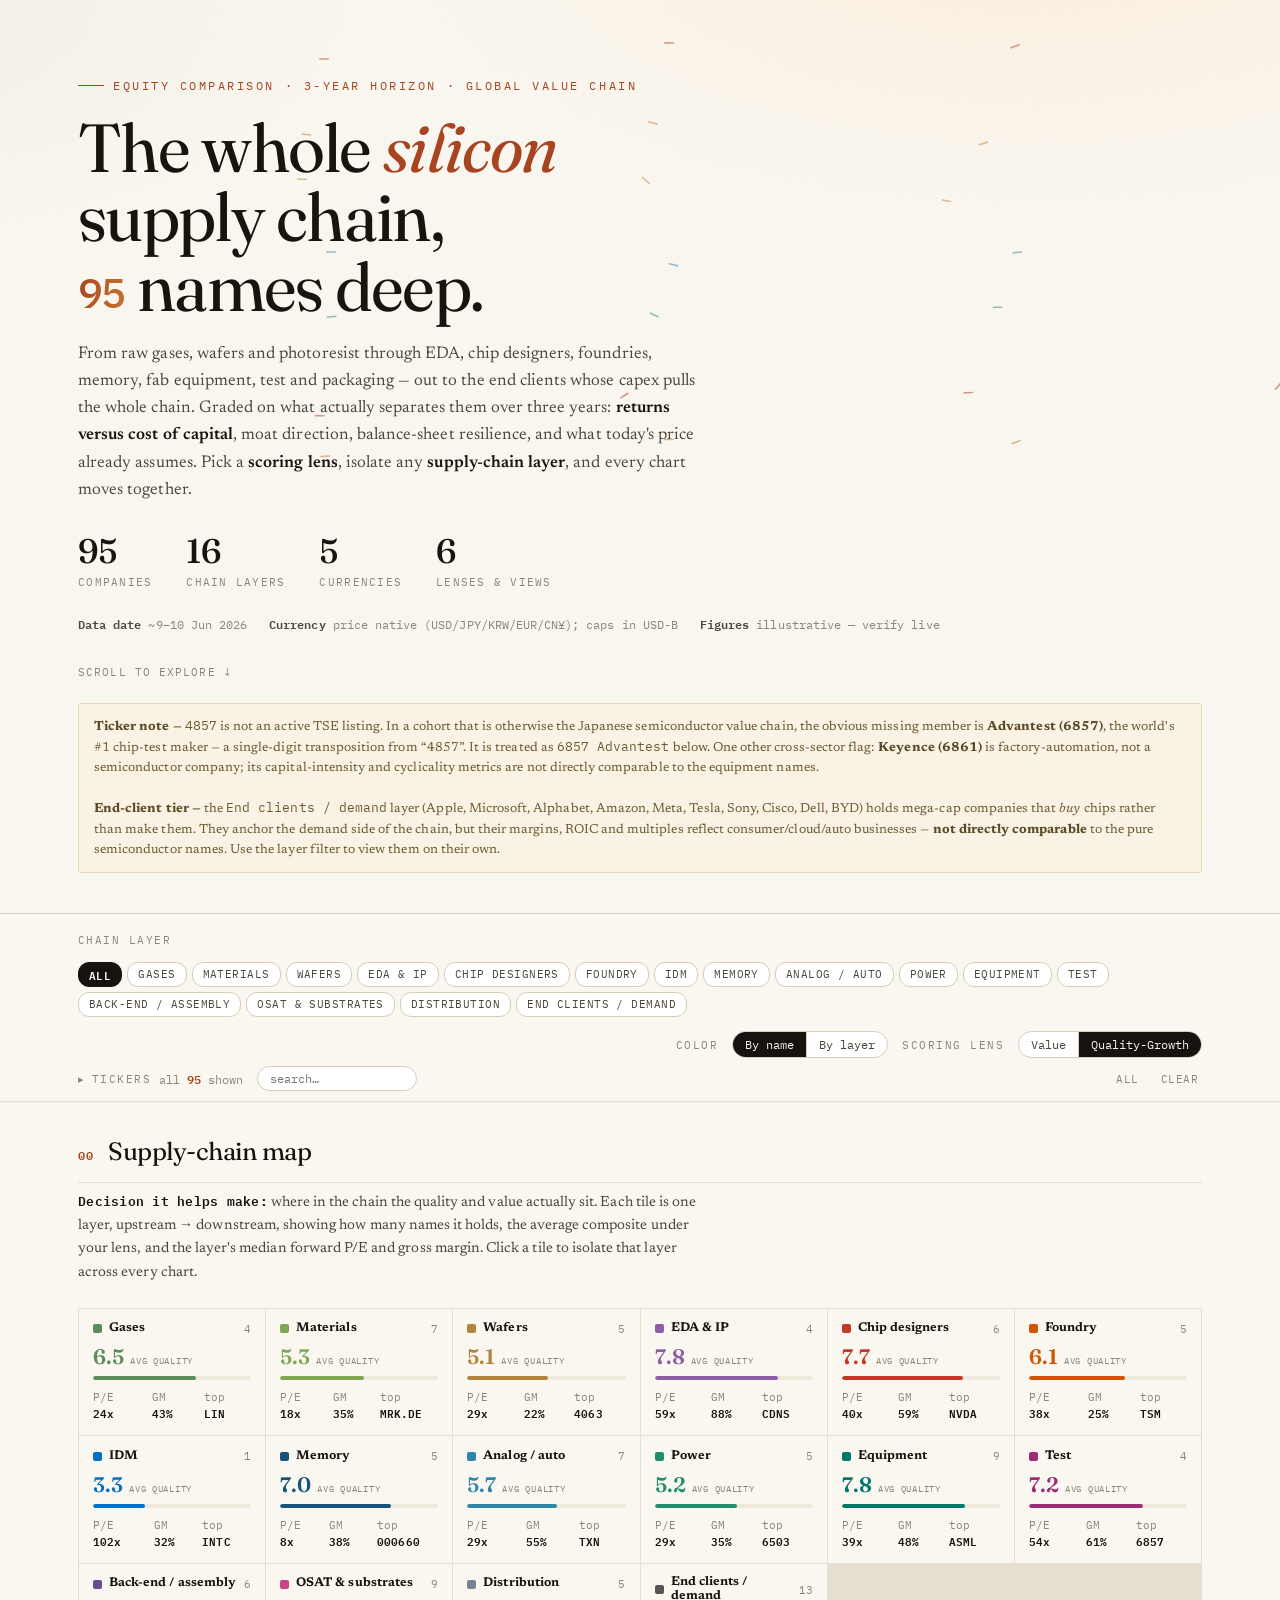
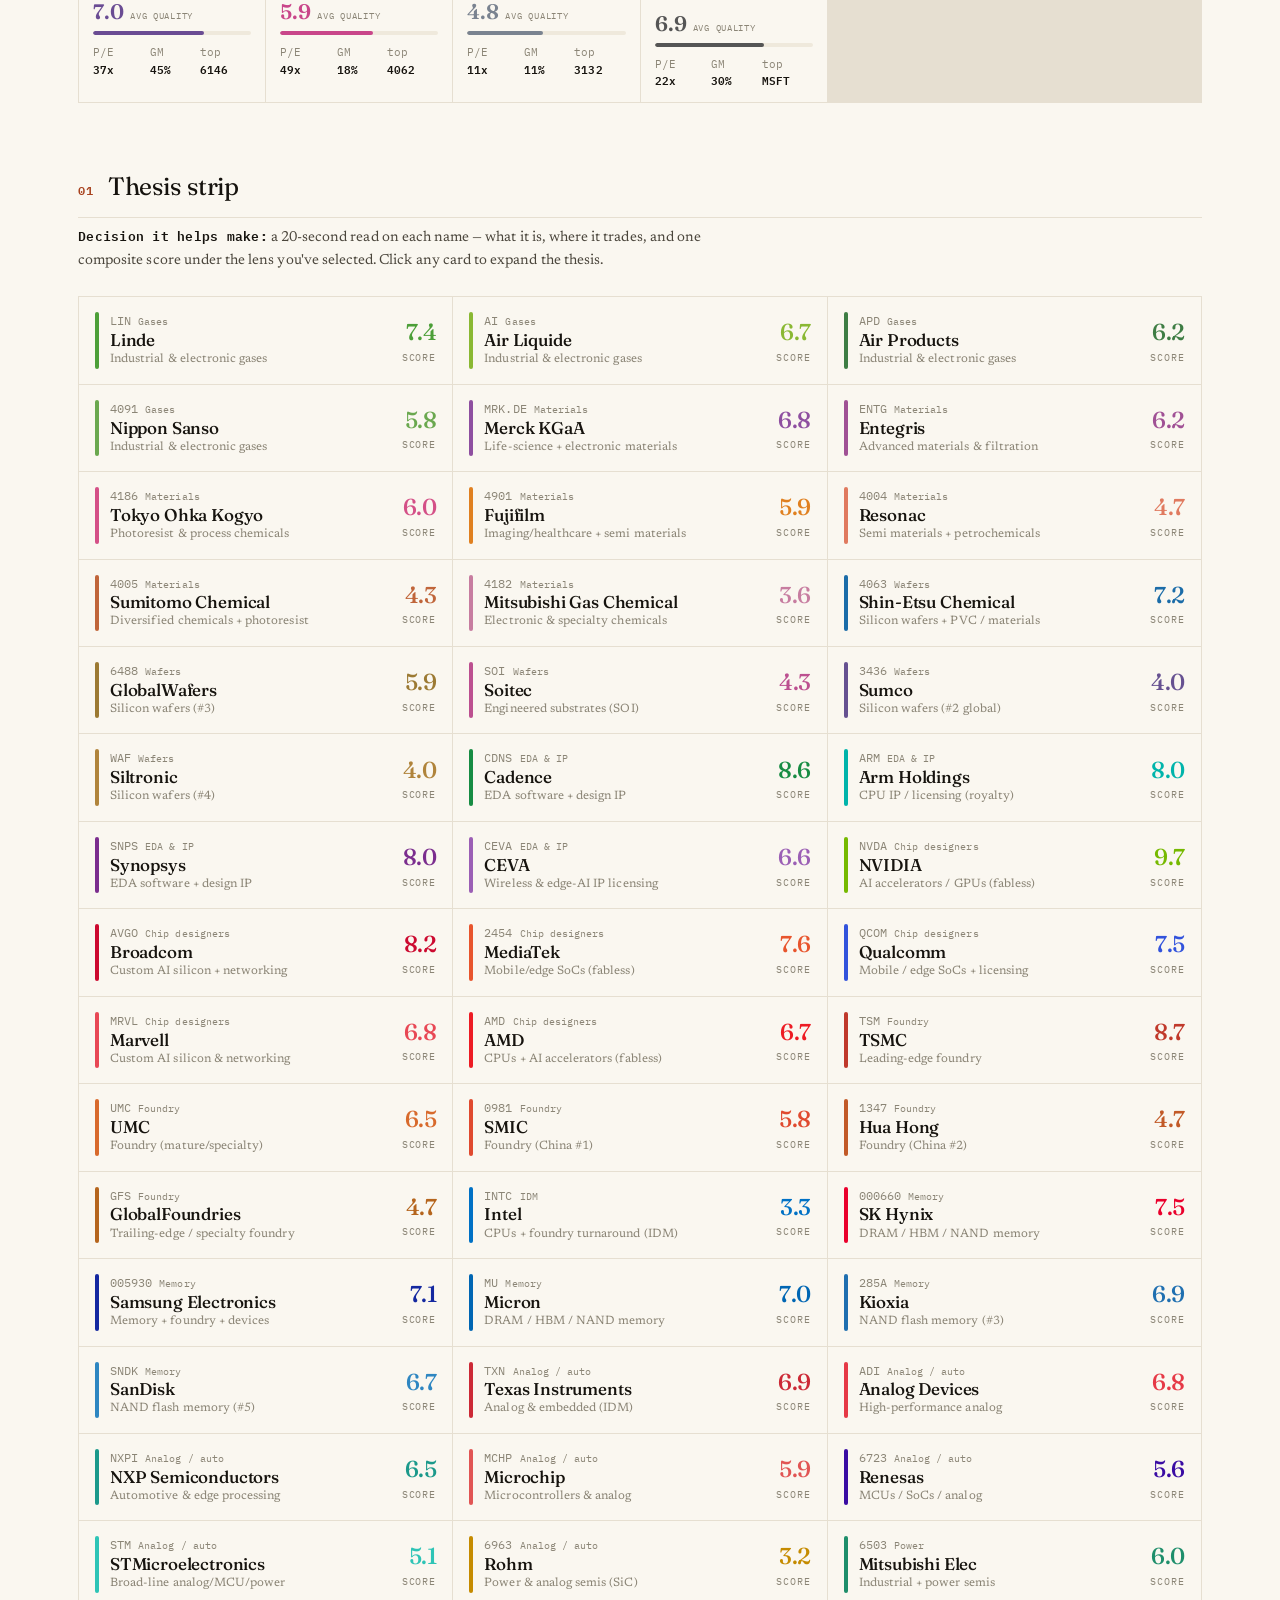
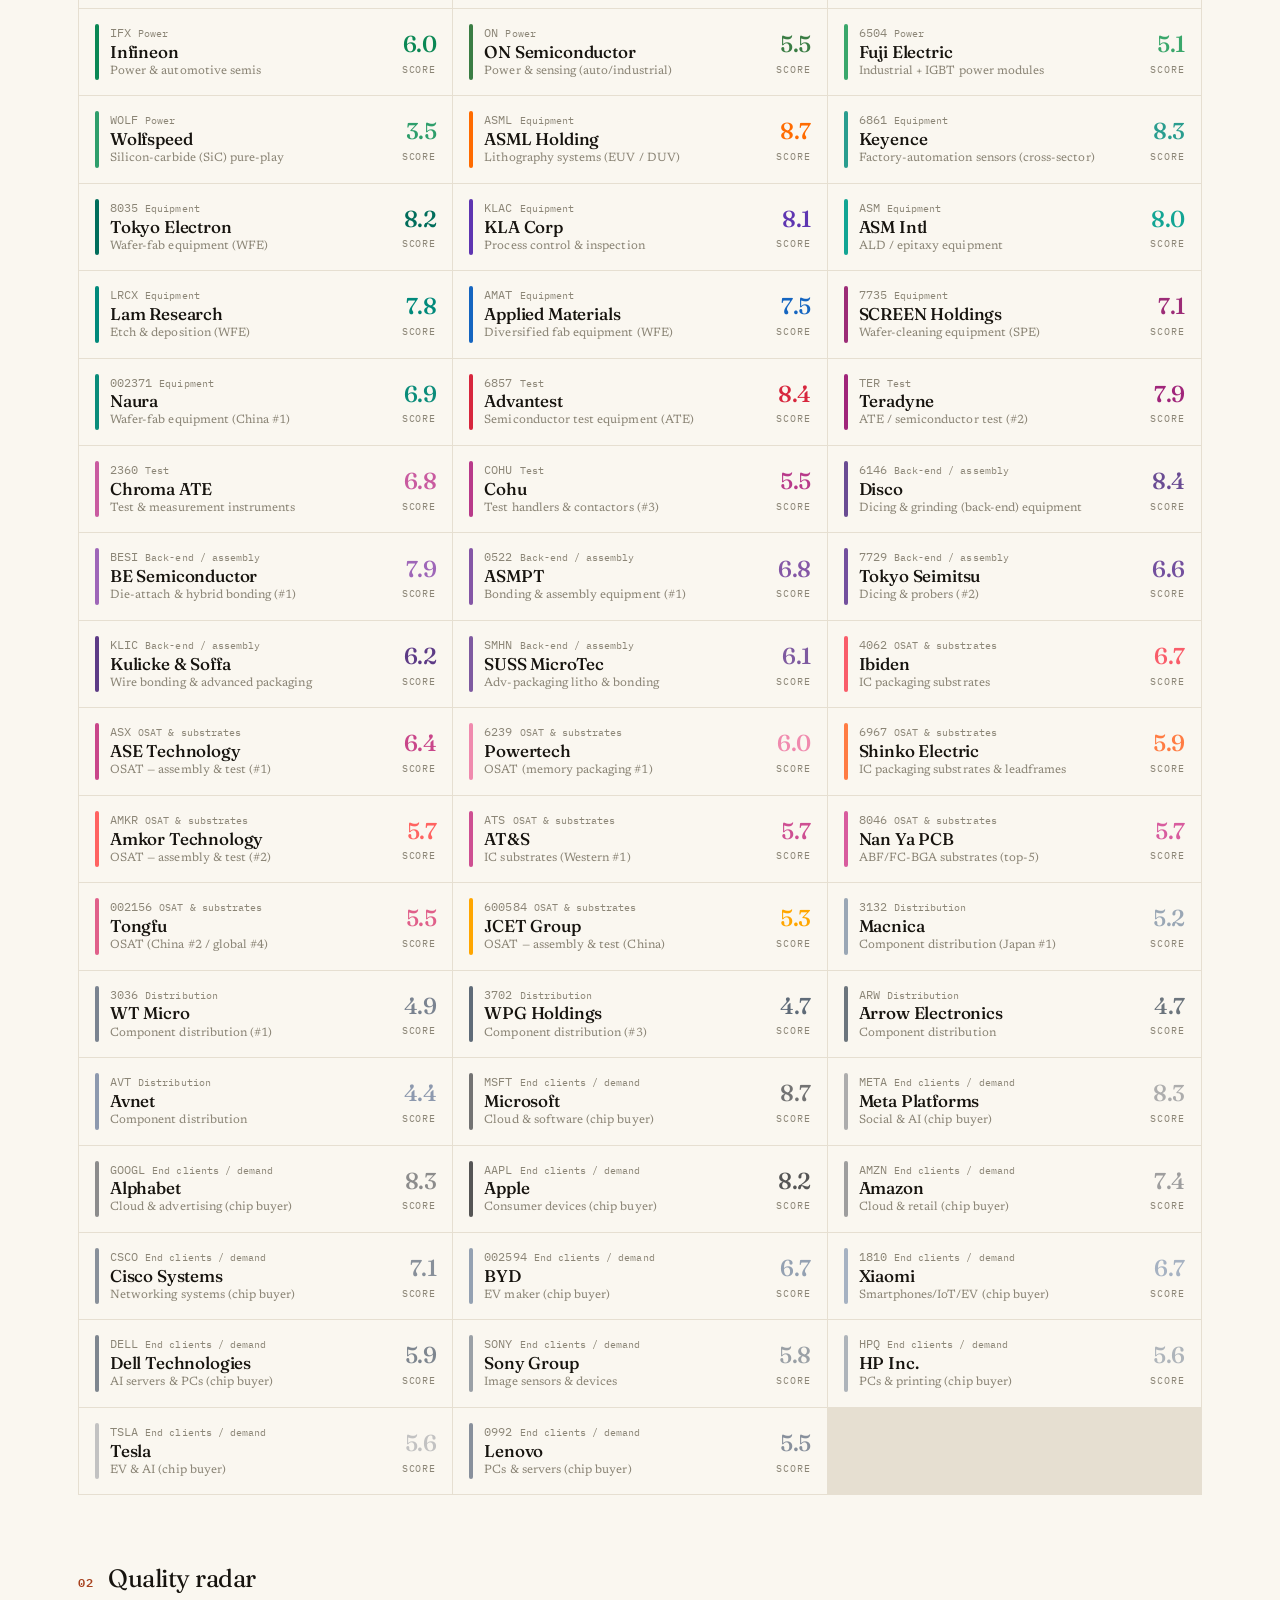
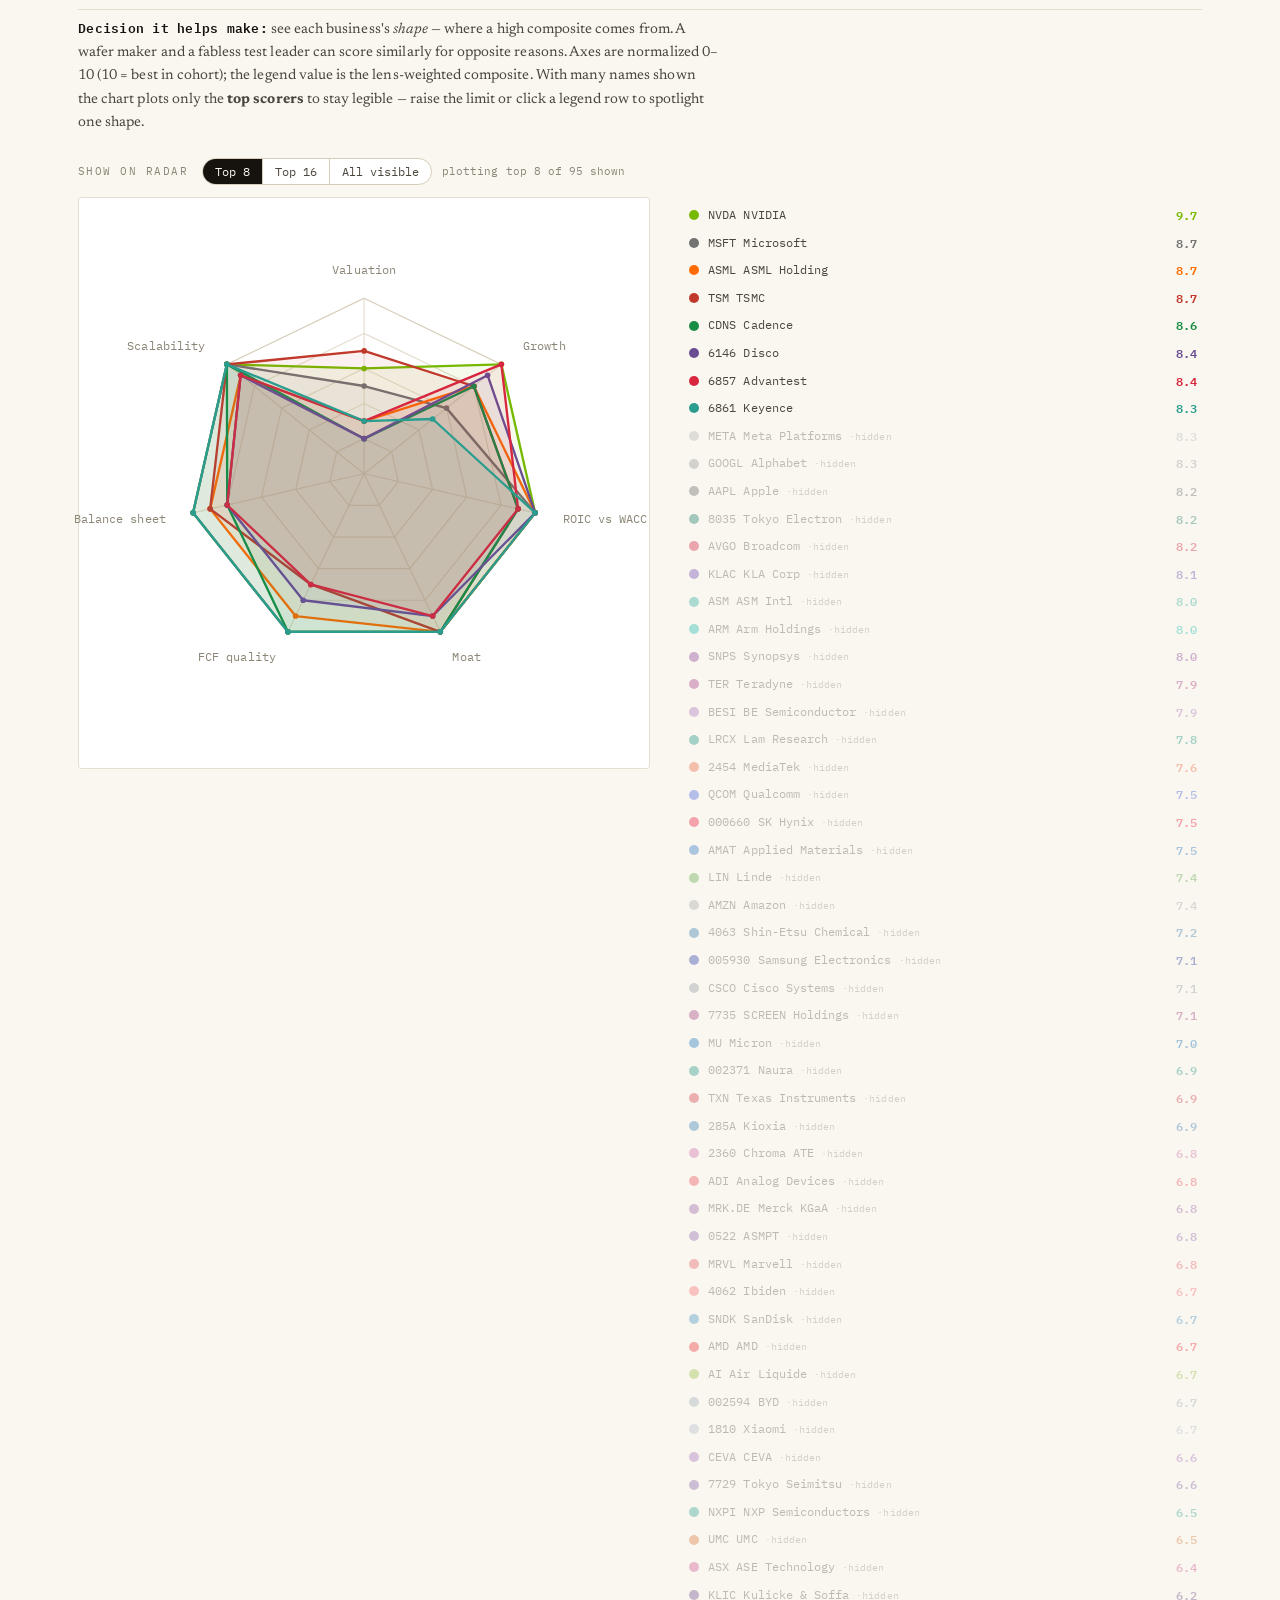
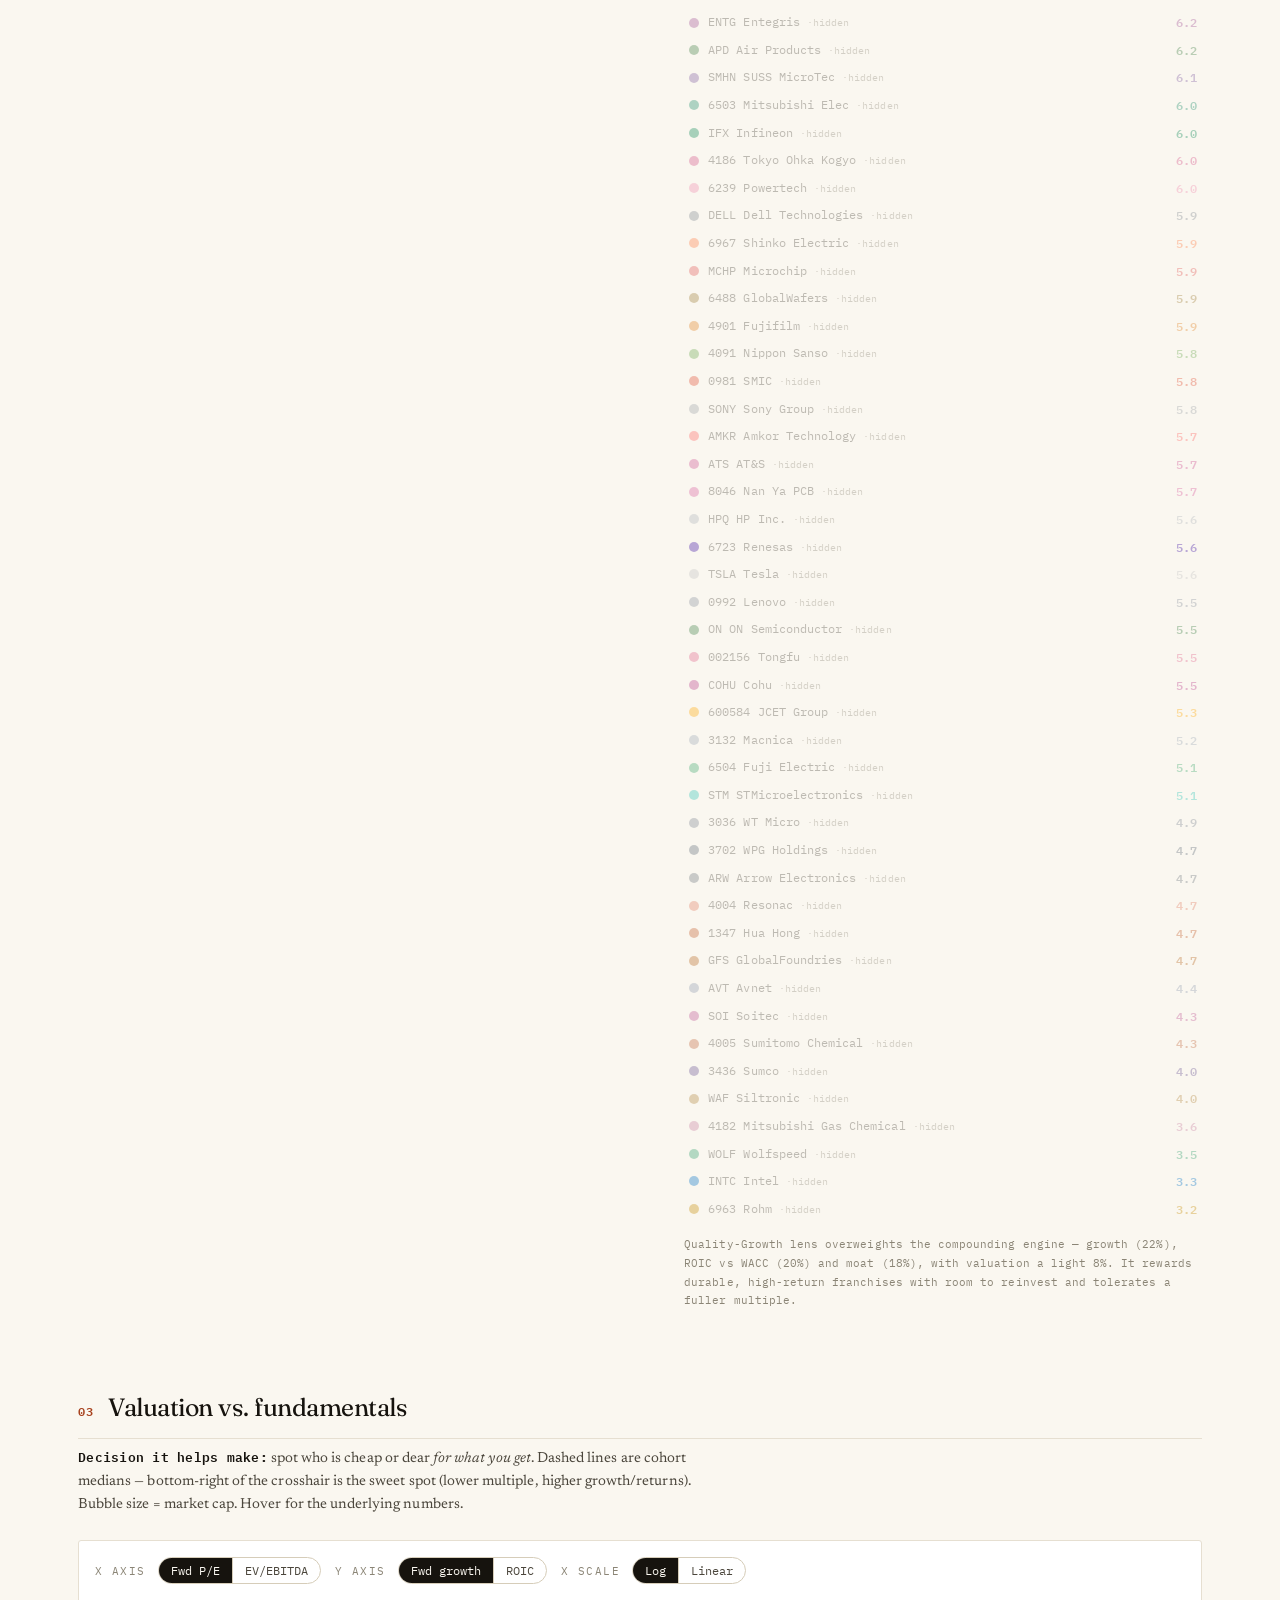
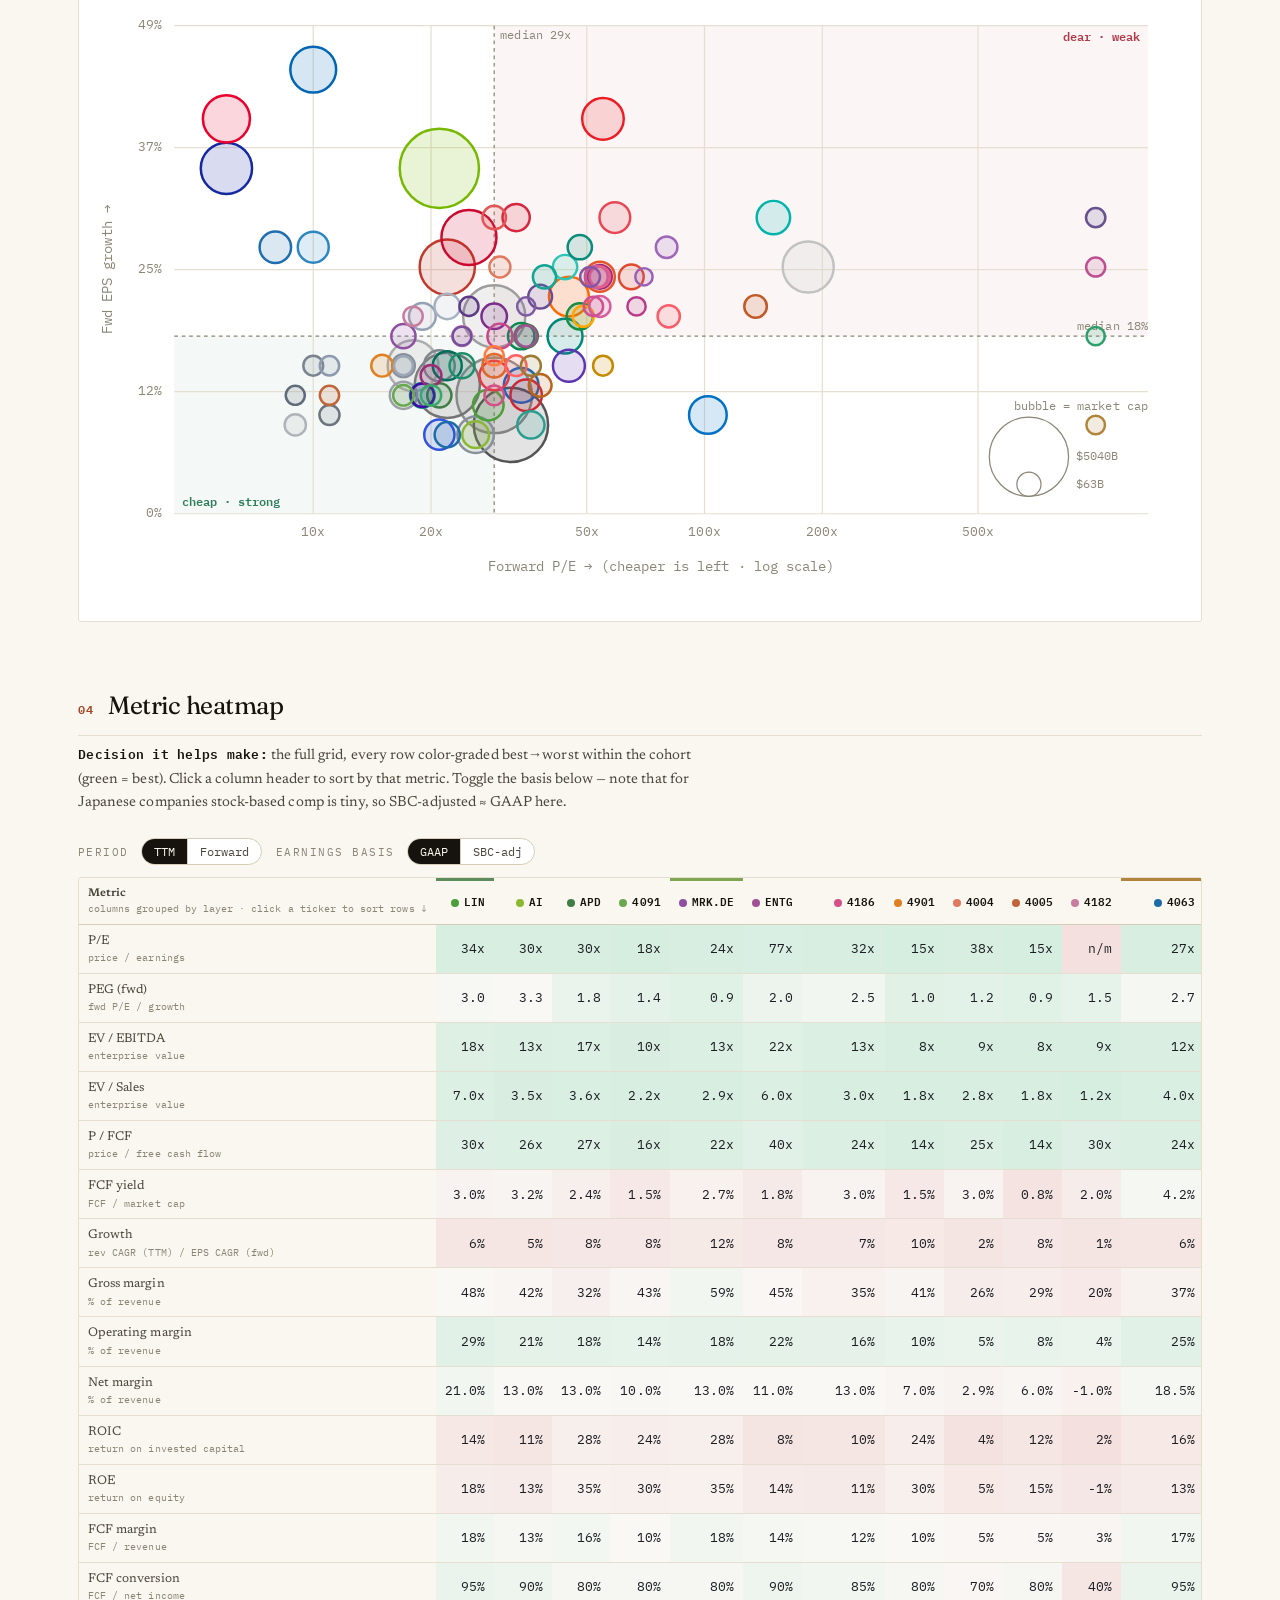
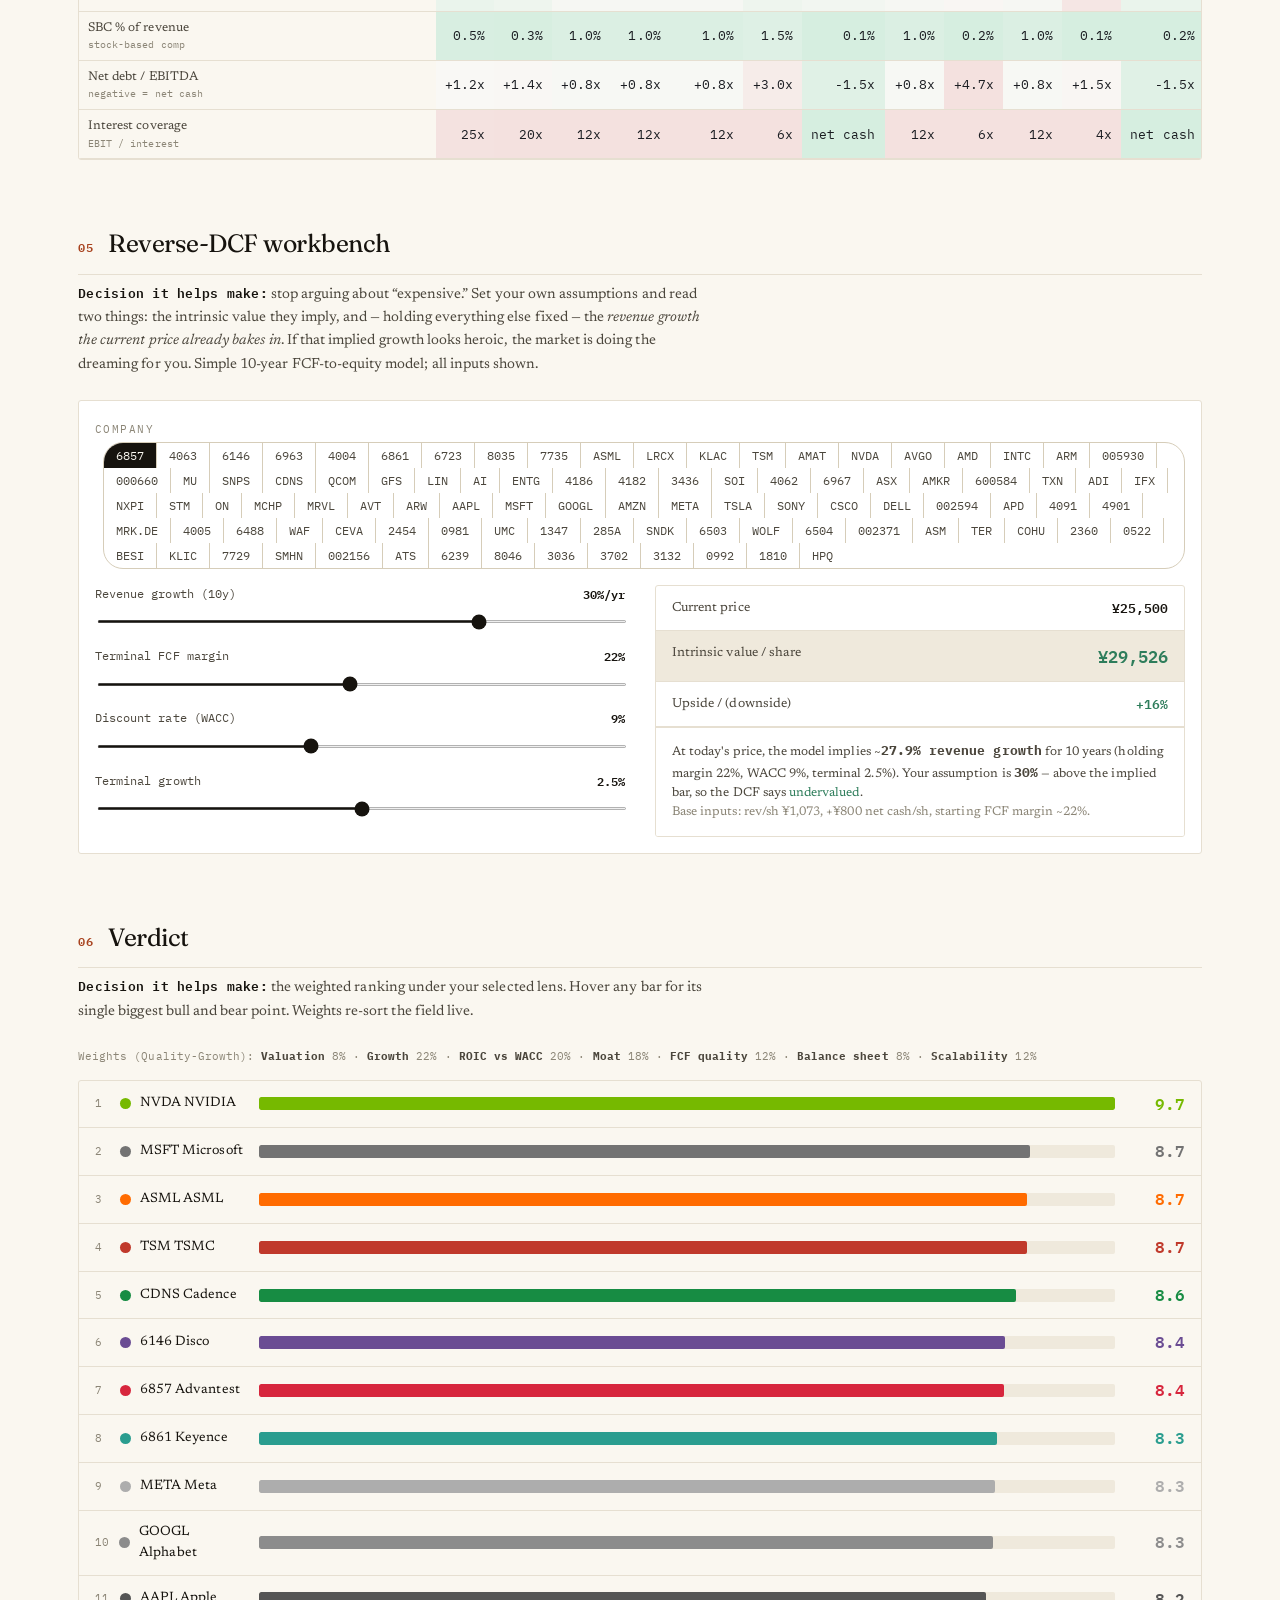
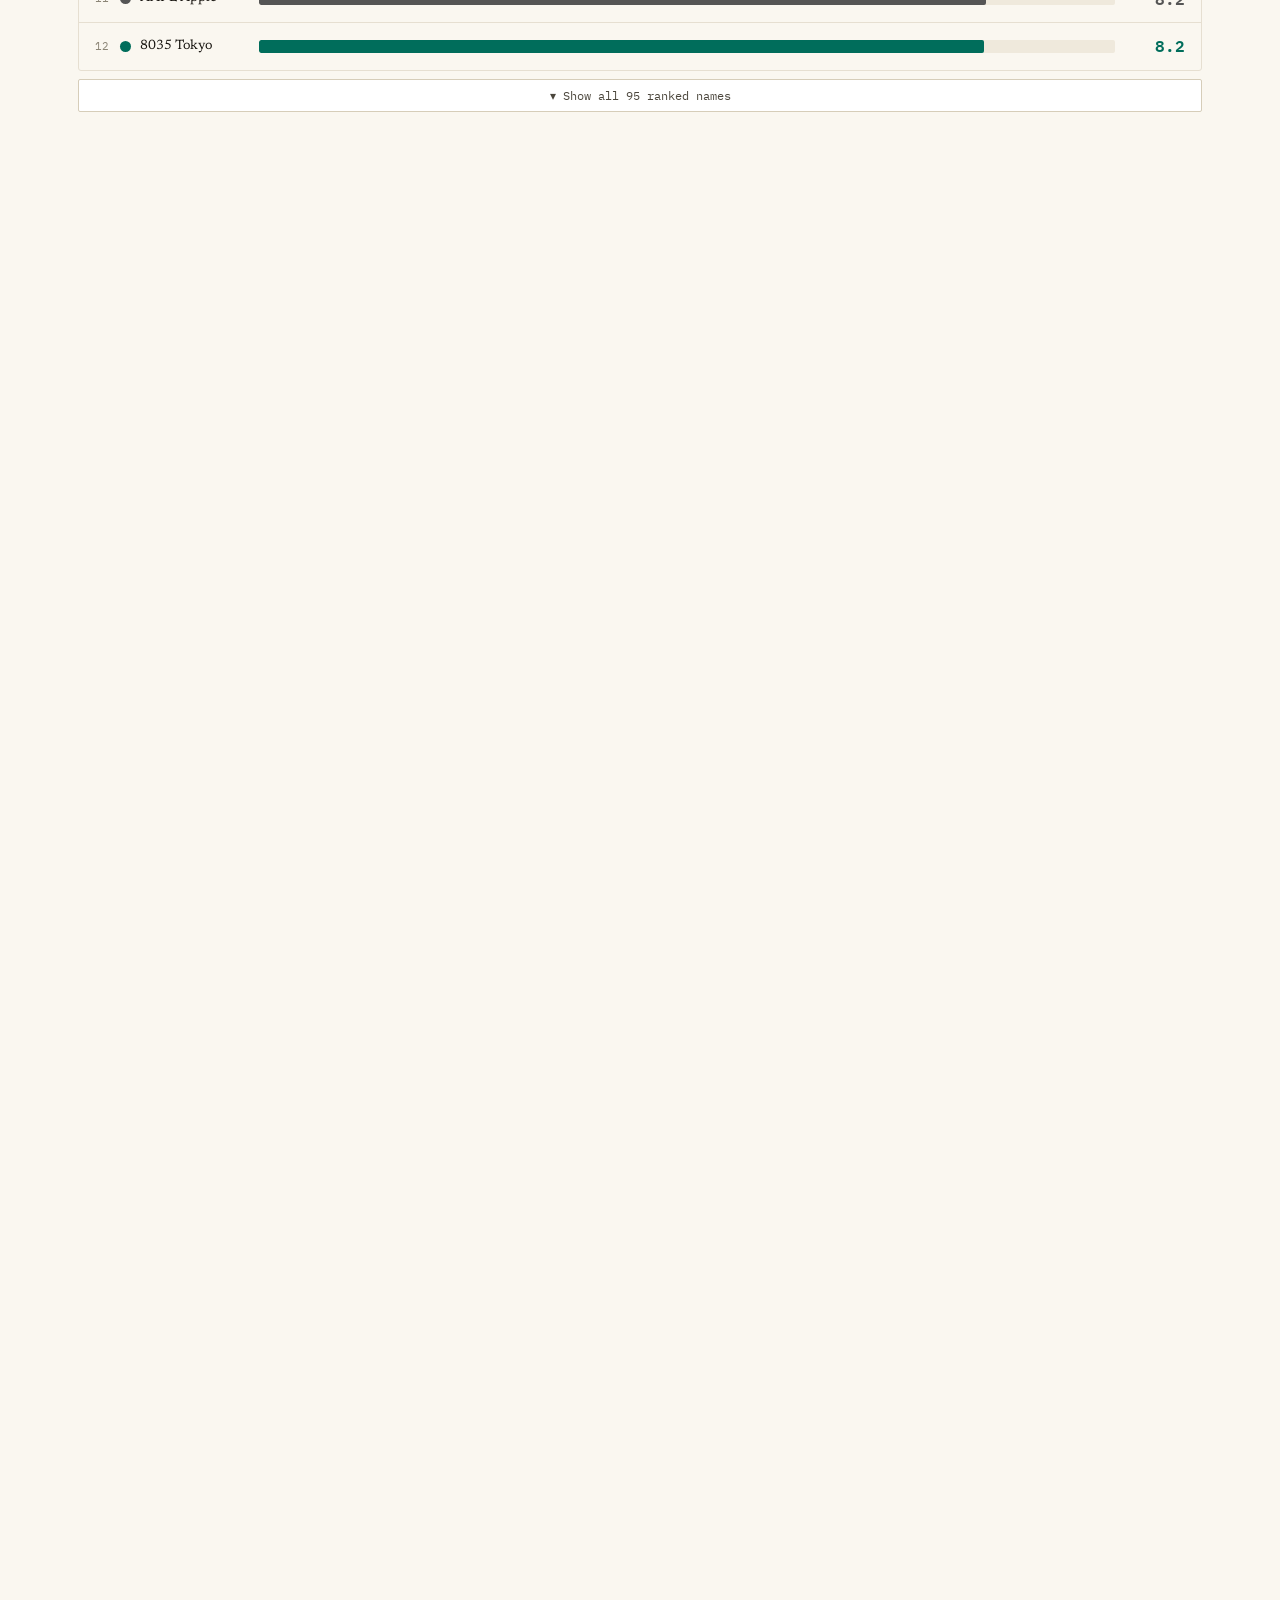
==== commit a6f1bc55: "Filter applies to all sections; remove greyed-out dead space Thesis cards previously rendered all 95" ====
--- a/index.html
+++ b/index.html
@@ -125,6 +125,8 @@
   .laytile:hover{background:#fff;transform:translateY(-2px);box-shadow:0 8px 22px -8px rgba(20,16,8,.16);z-index:2}
   .laytile .scwrap .v{font-family:var(--display)!important;font-weight:500}
   .laytile.active{background:var(--hl);box-shadow:inset 3px 0 0 var(--ink)}
+  .laytile.empty{opacity:.4}
+  .laytile.empty:hover{opacity:.7}
   .laytile .lh{display:flex;align-items:center;gap:7px;margin-bottom:9px}
   .laytile .lh .sw{width:9px;height:9px;border-radius:2px;flex:none}
   .laytile .lh .nm{font-size:12.5px;font-weight:650;line-height:1.1}
@@ -1734,20 +1736,26 @@
 const layerMapEl=document.getElementById("layerMap");
 function renderLayerMap(){
   layerMapEl.innerHTML="";
+  // map stays a full navigator (all layers shown so you can switch), but stats reflect the
+  // CURRENT selection: empty layers dim, counts/score/P/E/GM are computed from visible members.
   presentLayers.forEach(l=>{
-    const names=DATA.filter(d=>d.layer===l.k);
-    const scores=names.map(d=>composite(d,state.lens));
-    const avg=scores.reduce((a,b)=>a+b,0)/names.length;
-    const top=[...names].sort((a,b)=>composite(b,state.lens)-composite(a,state.lens))[0];
-    const medPE=median(names.map(d=>d.m.peFwd).filter(v=>v<900));   // exclude n/m sentinels
-    const medGM=median(names.map(d=>d.m.gross));
-    const tks=names.map(d=>d.tk);
-    const isExact=tks.length===state.visible.size && tks.every(t=>state.visible.has(t));
+    const all=DATA.filter(d=>d.layer===l.k);
+    const allTks=all.map(d=>d.tk);
+    const names=all.filter(d=>state.visible.has(d.tk));   // visible members of this layer
+    const nVis=names.length, nAll=all.length;
+    const isExact=nVis===state.visible.size && nVis===nAll && nAll>0;  // this layer is the whole selection
+    const stat=names.length?names:all;                    // fall back to full layer if none visible
+    const scores=stat.map(d=>composite(d,state.lens));
+    const avg=scores.reduce((a,b)=>a+b,0)/stat.length;
+    const top=[...stat].sort((a,b)=>composite(b,state.lens)-composite(a,state.lens))[0];
+    const medPE=median(stat.map(d=>d.m.peFwd).filter(v=>v<900));
+    const medGM=median(stat.map(d=>d.m.gross));
     const tile=document.createElement("div");
-    tile.className="laytile"+(isExact?" active":"");
+    tile.className="laytile"+(isExact?" active":"")+(nVis===0?" empty":"");
+    const countLbl = nVis===nAll ? `${nAll}` : `${nVis}/${nAll}`;
     tile.innerHTML=`
       <div class="lh"><span class="sw" style="background:${l.c}"></span>
-        <span class="nm">${l.label}</span><span class="ct">${names.length}</span></div>
+        <span class="nm">${l.label}</span><span class="ct">${countLbl}</span></div>
       <div class="scwrap"><span class="v" style="color:${l.c}">${avg.toFixed(1)}</span>
         <span class="l">avg ${state.lens==="value"?"value":"quality"}</span></div>
       <div class="track"><div class="fill" style="width:${(avg/10*100).toFixed(0)}%;background:${l.c}"></div></div>
@@ -1756,9 +1764,10 @@
         <span><span class="k">GM</span> <b>${medGM.toFixed(0)}%</b></span>
         <span><span class="k">top</span> <b>${top.tk}</b></span>
       </div>`;
-    tile.title=`Isolate ${l.label} — ${names.length} names: ${tks.join(", ")}`;
+    tile.title=`Isolate ${l.label} — ${nAll} names: ${allTks.join(", ")}`;
+    // click isolates this layer; click again (when it's the active sole selection) → All
     tile.onclick=()=>{ if(isExact){ state.visible=new Set(DATA.map(d=>d.tk)); }
-      else { state.visible=new Set(tks); } renderAll(); };
+      else { state.visible=new Set(allTks); } renderAll(); };
     layerMapEl.appendChild(tile);
   });
 }
@@ -1767,7 +1776,10 @@
 const cardsEl=document.getElementById("cards");
 function renderCards(){
   cardsEl.innerHTML="";
-  DATA.forEach(d=>{
+  // only the selected names — filtered-out cards are removed so the grid reflows (no greyed dead space)
+  const vis=DATA.filter(d=>state.visible.has(d.tk))
+    .sort((a,b)=>(LAYER_ORDER[a.layer]-LAYER_ORDER[b.layer]) || (composite(b,state.lens)-composite(a,state.lens)));
+  vis.forEach(d=>{
     const sc=composite(d,state.lens), col=colorOf(d);
     const card=document.createElement("div");
     card.className="card";
@@ -1786,7 +1798,6 @@
         <p class="th">${d.thesis}</p>
       </div>`;
     card.querySelector(".top").onclick=()=>card.classList.toggle("open");
-    if(!state.visible.has(d.tk)) card.style.opacity=.4;
     cardsEl.appendChild(card);
   });
 }
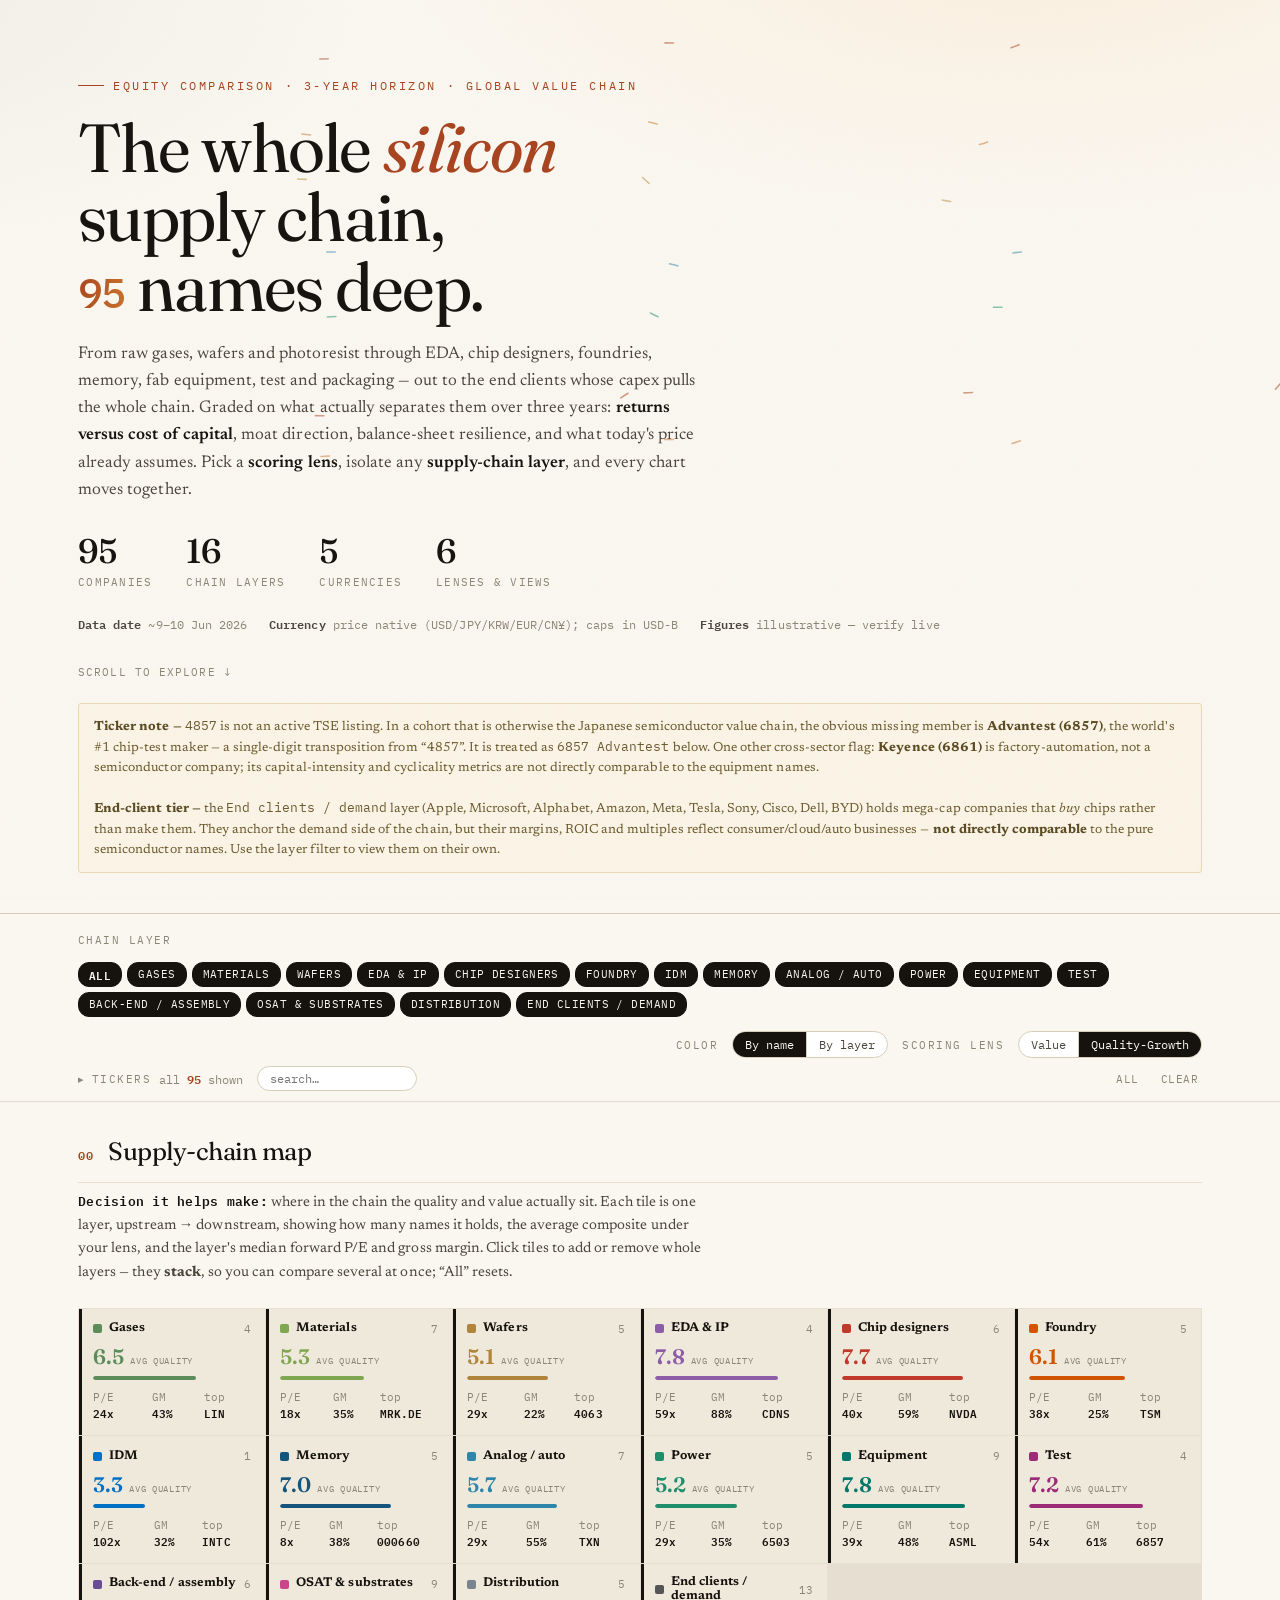
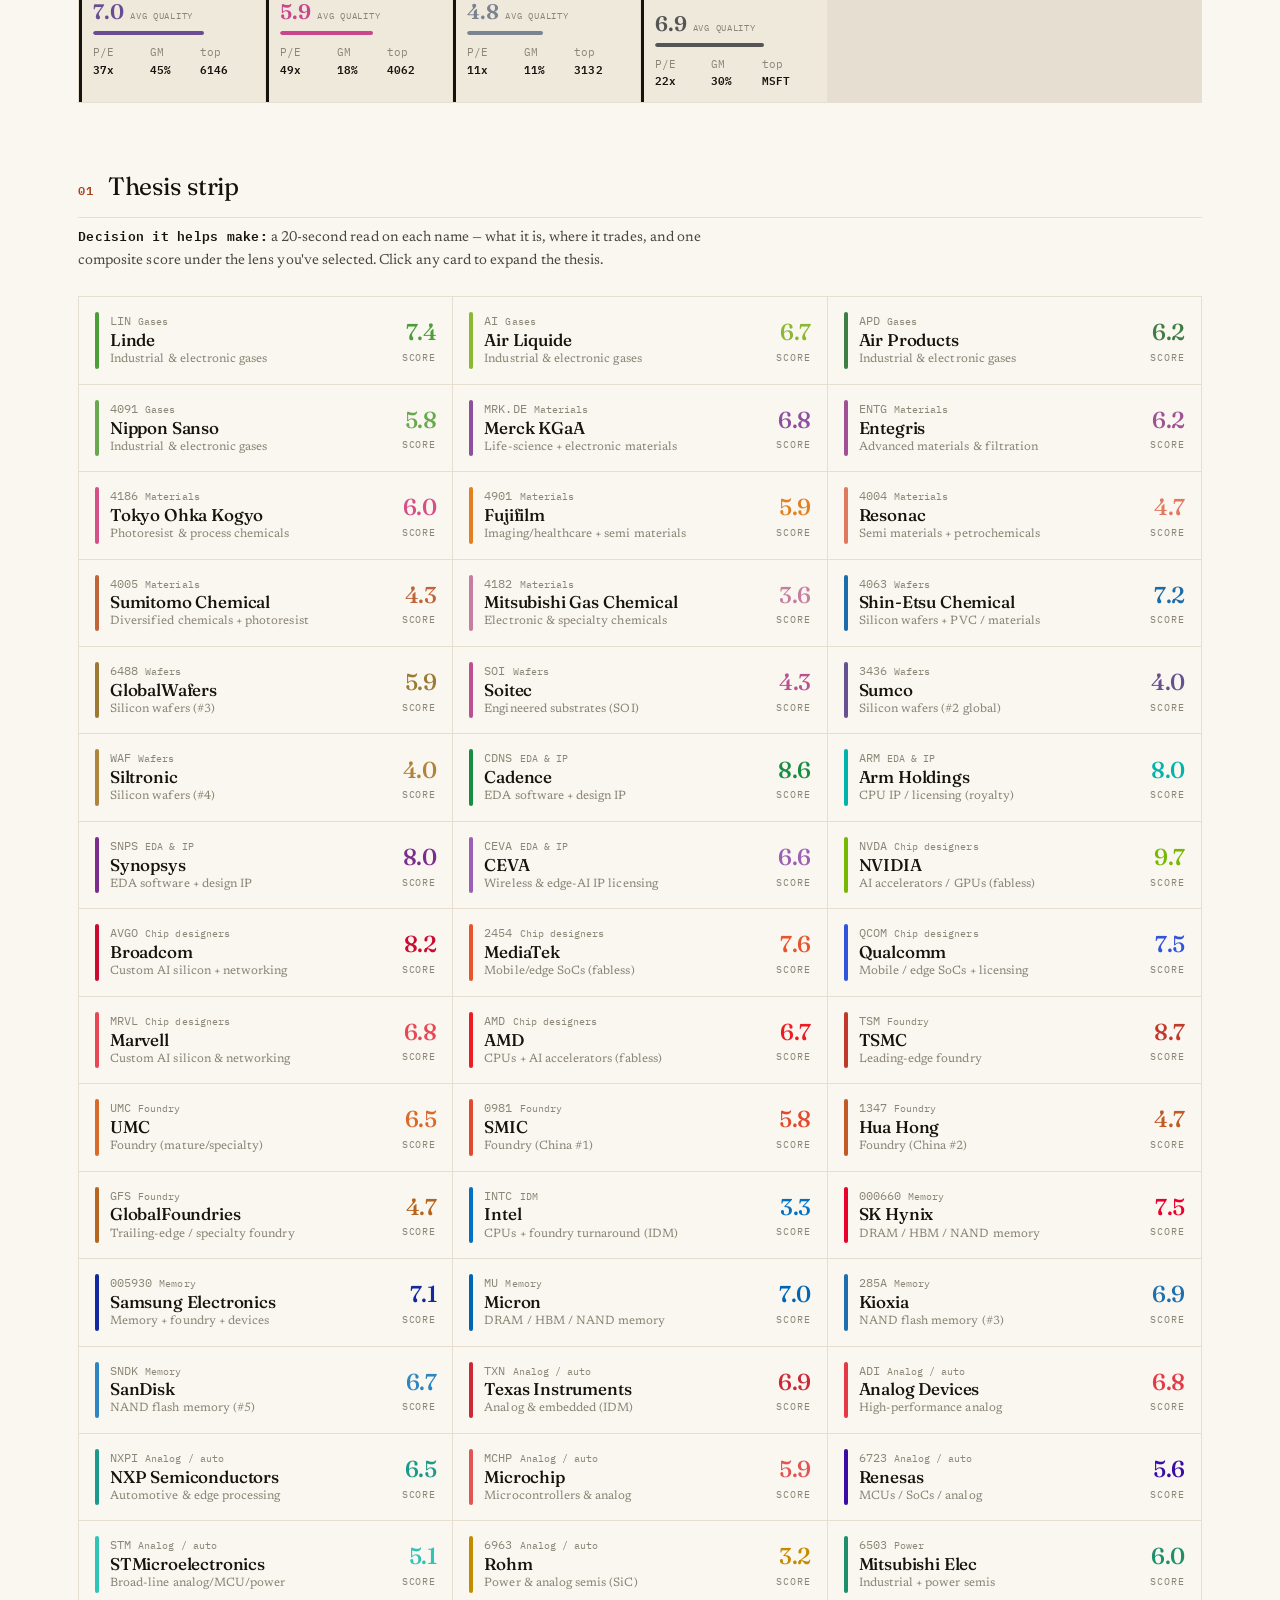
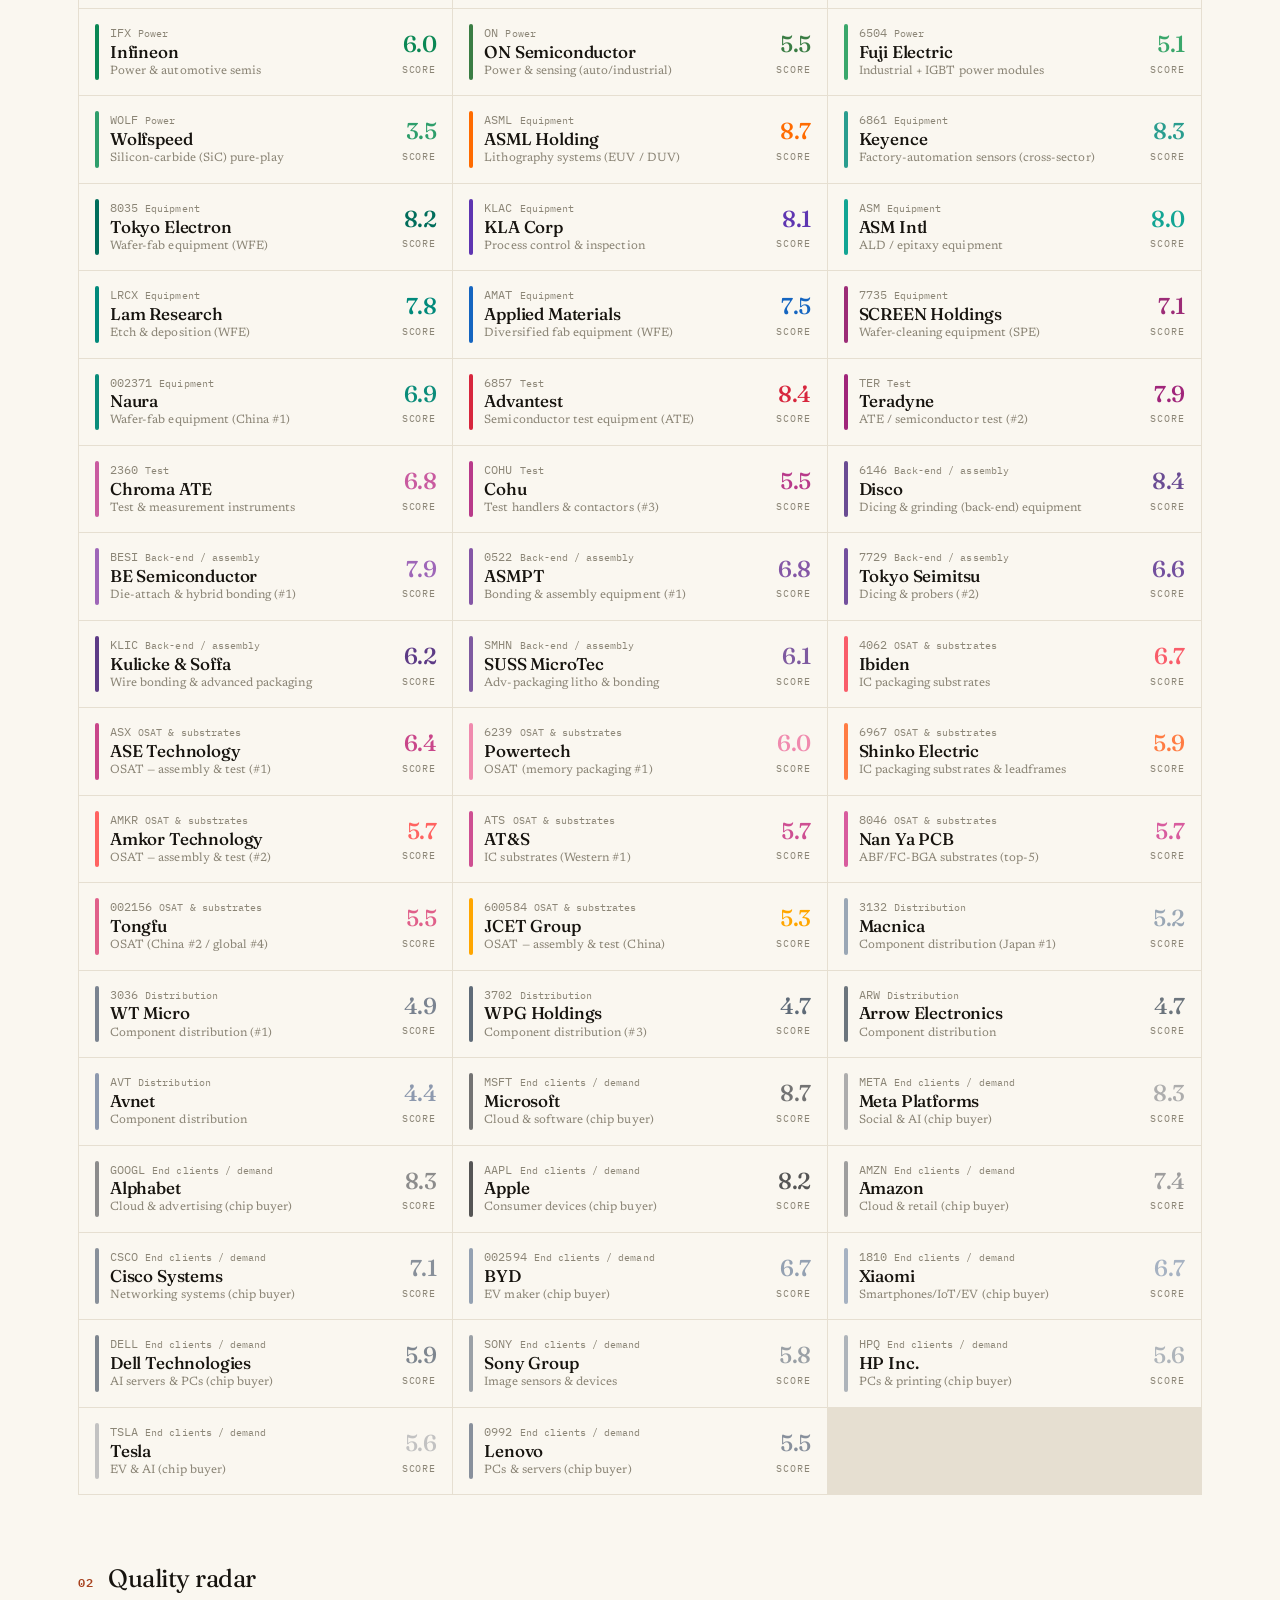
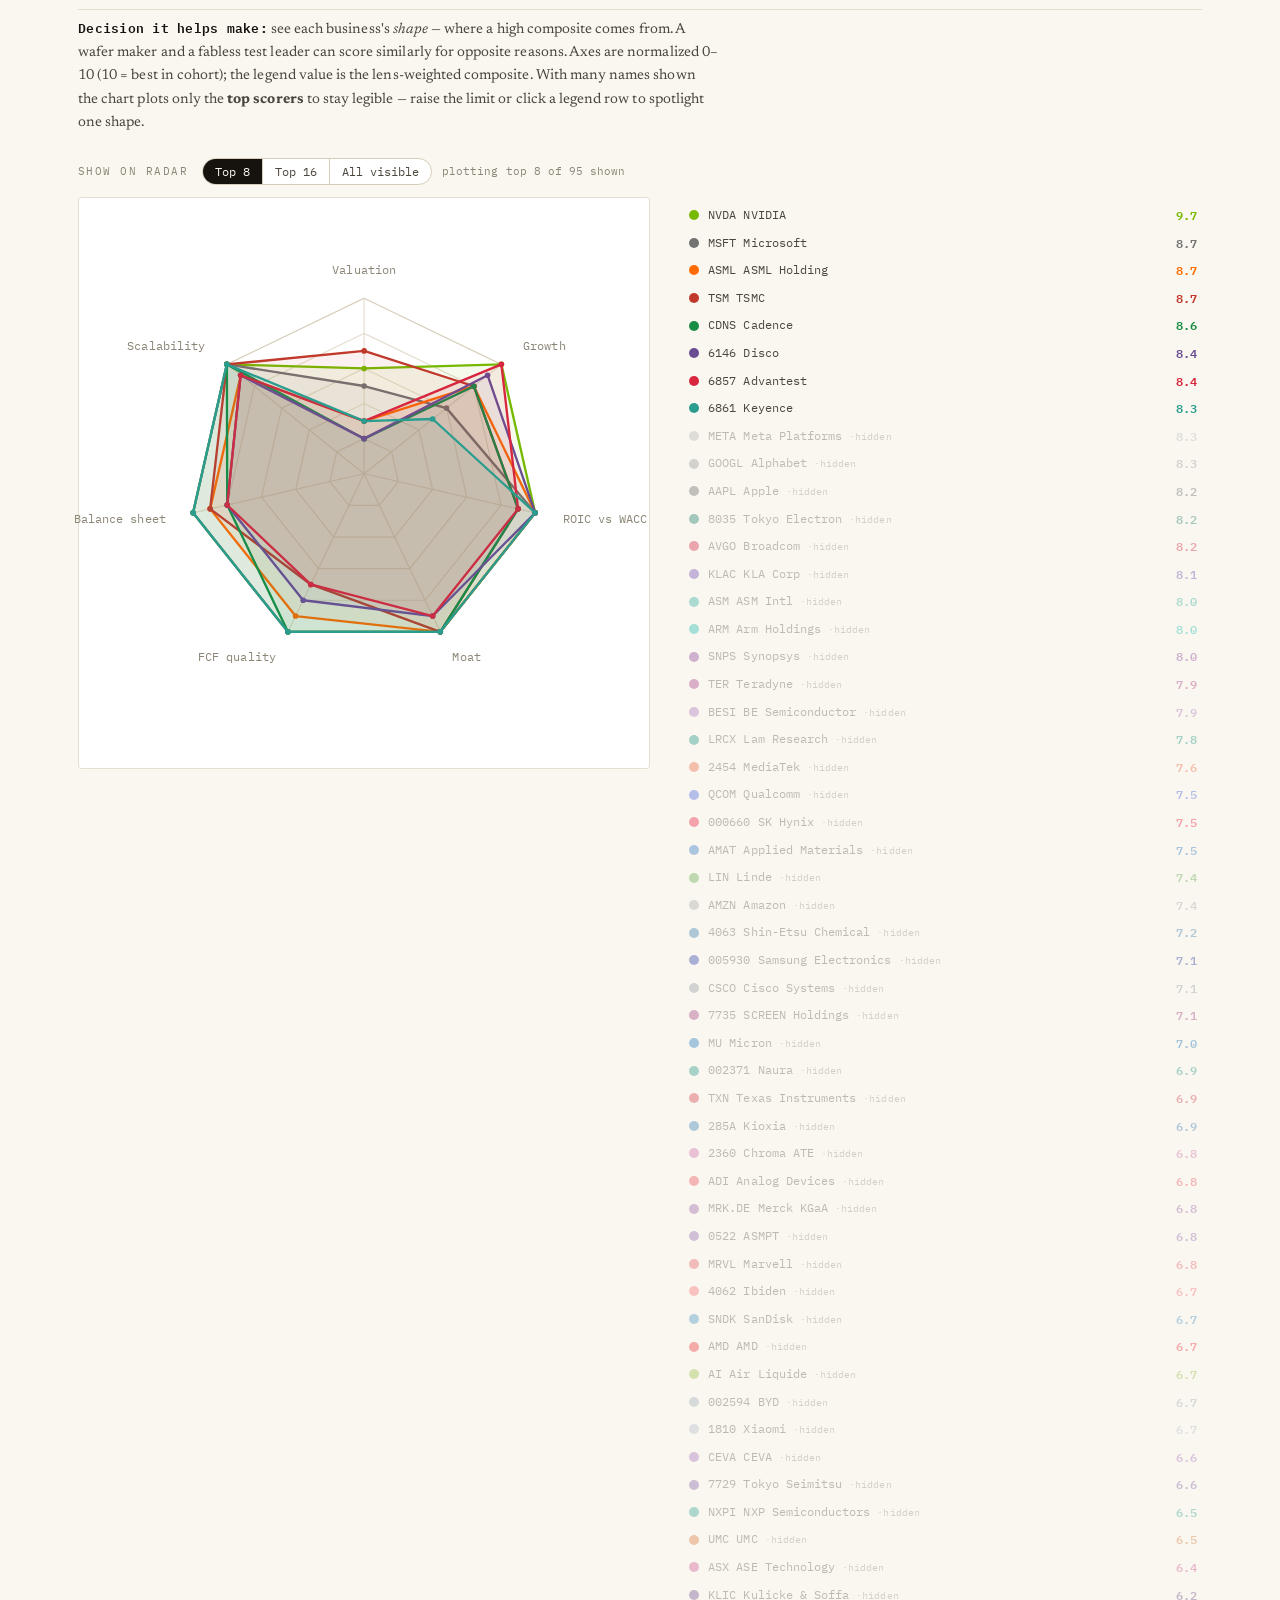
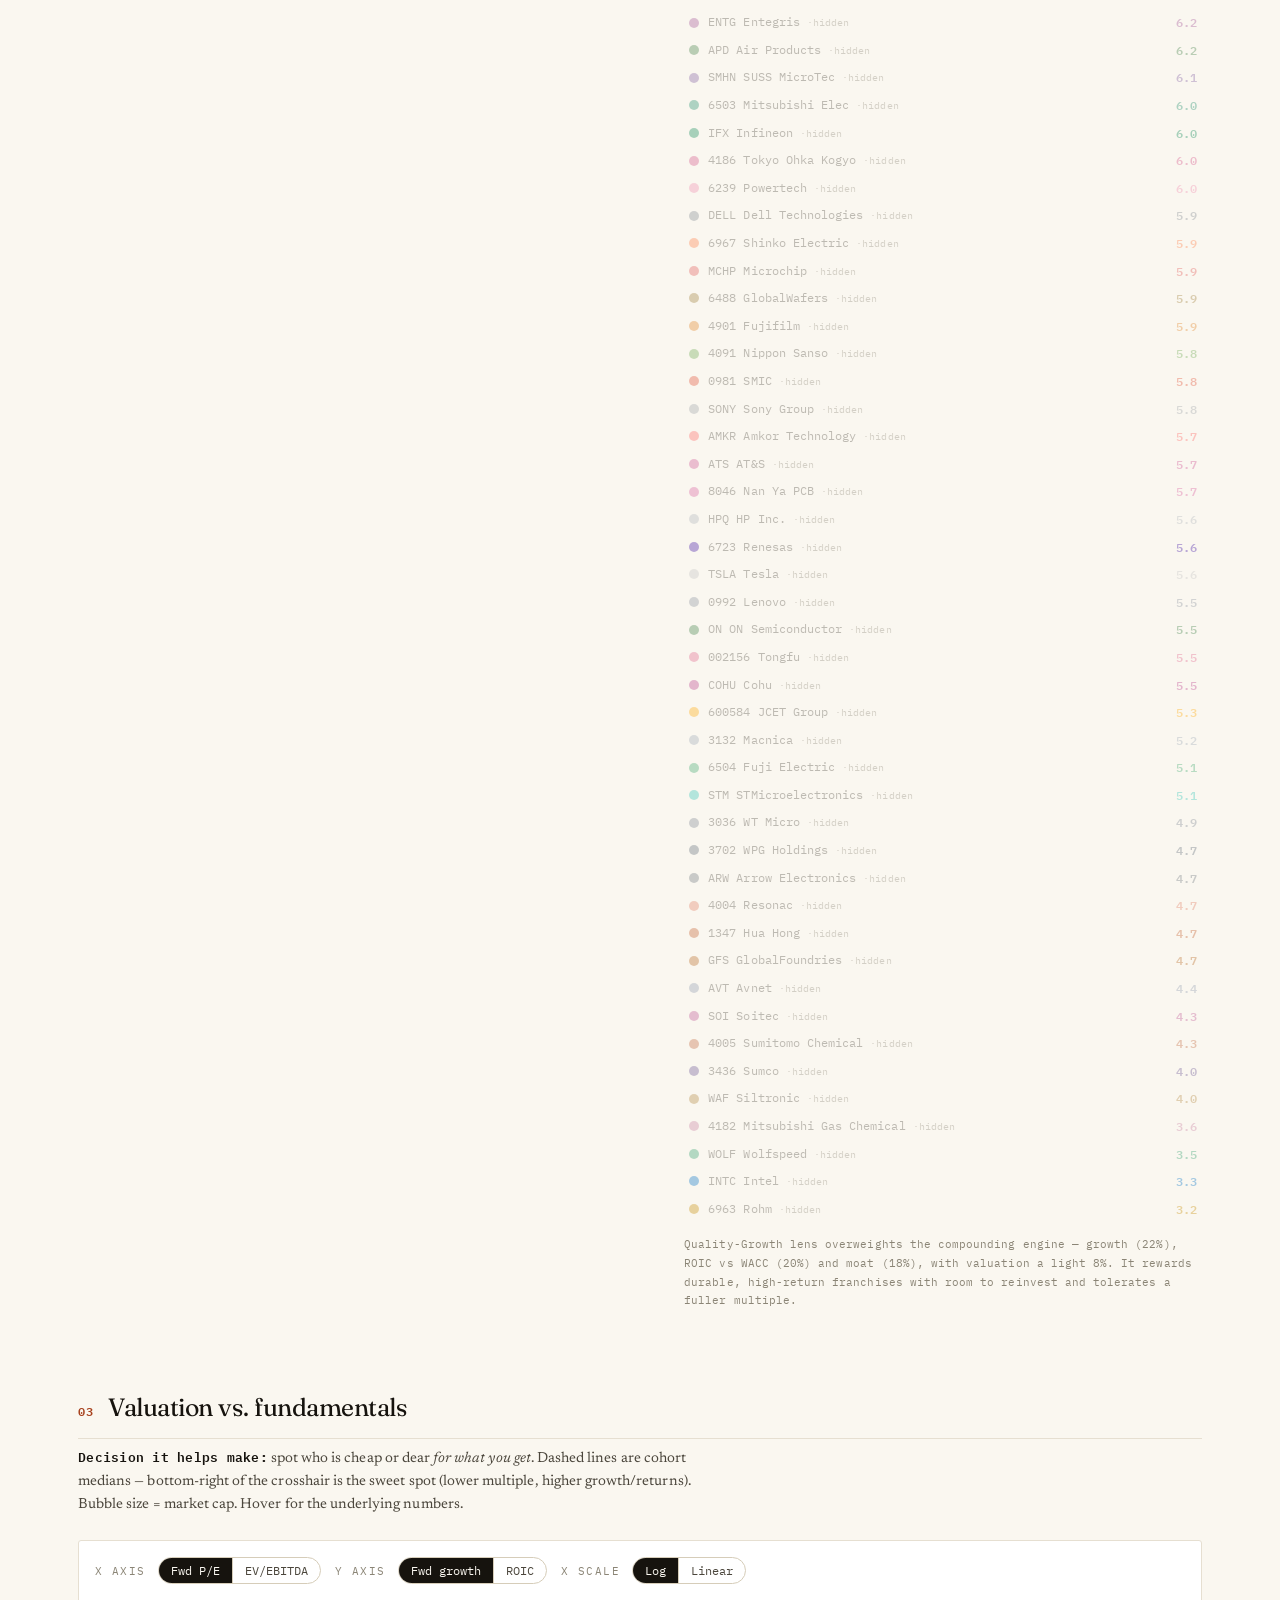
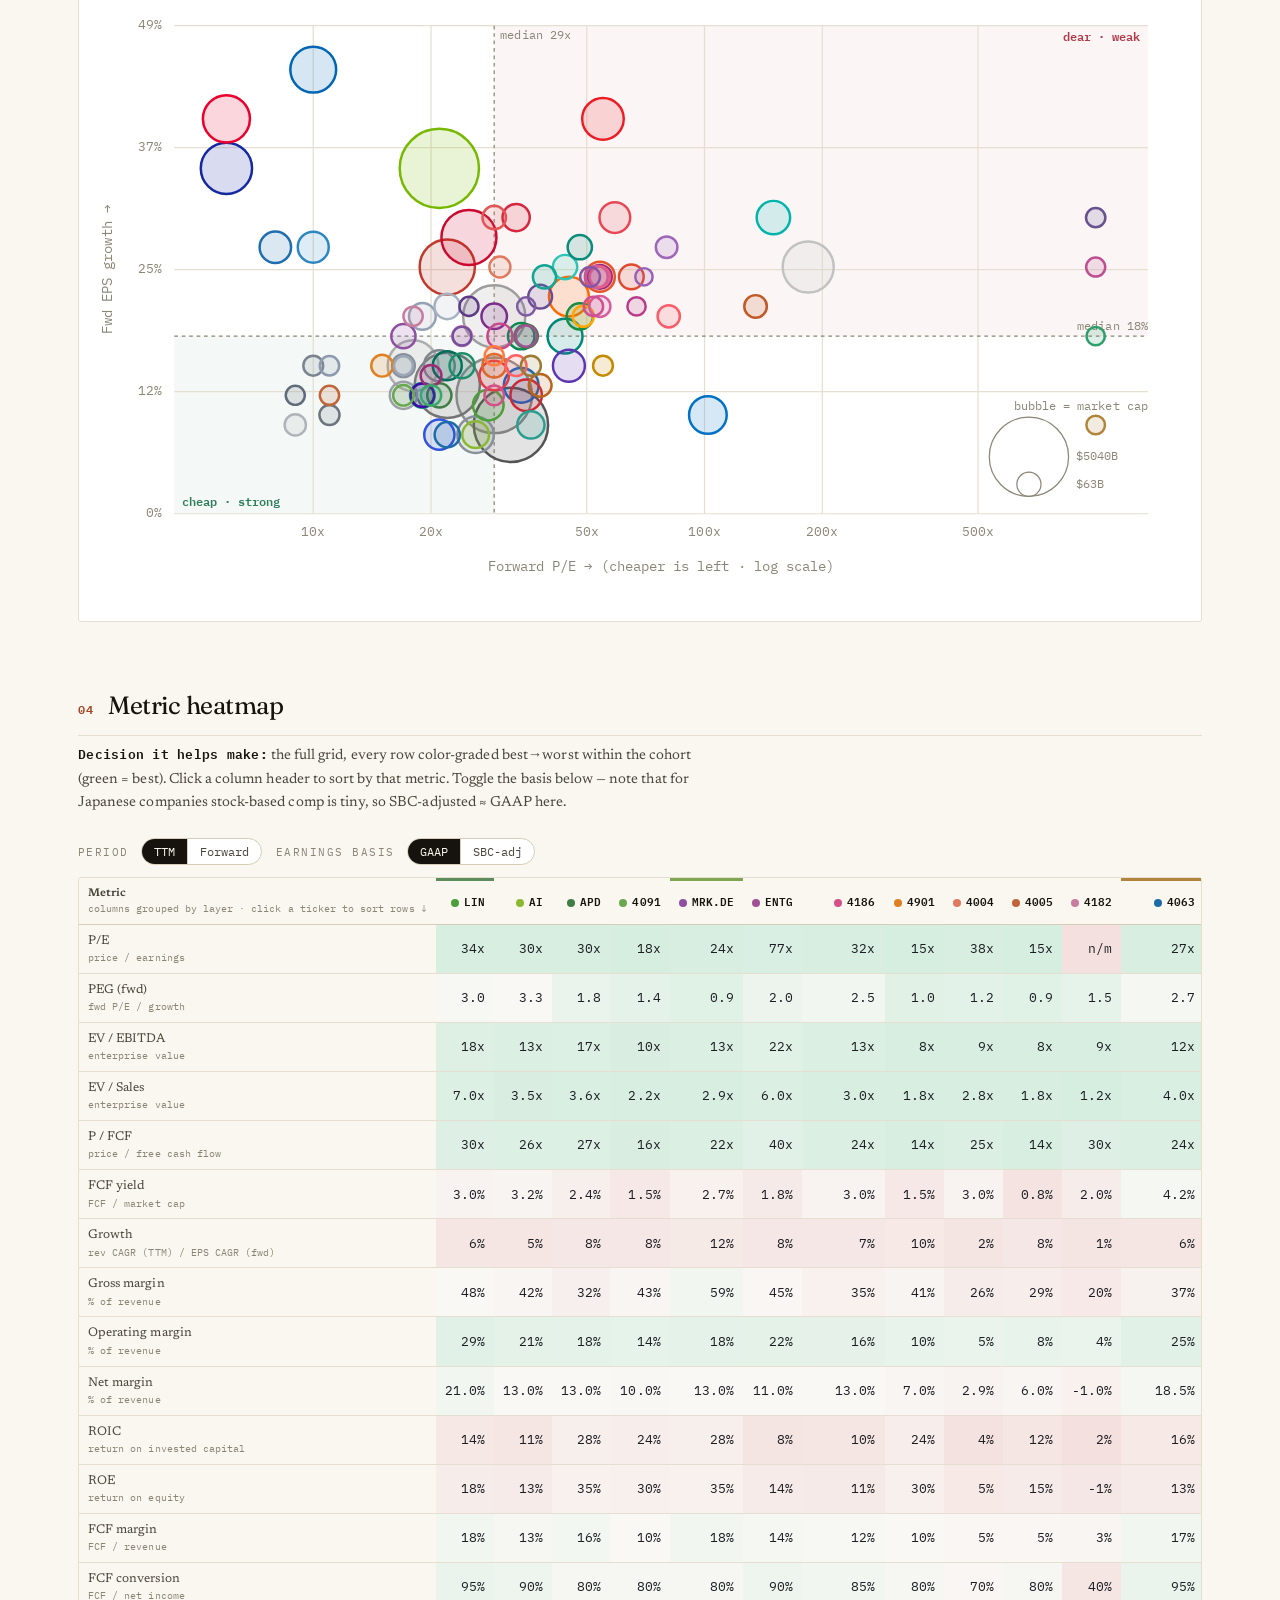
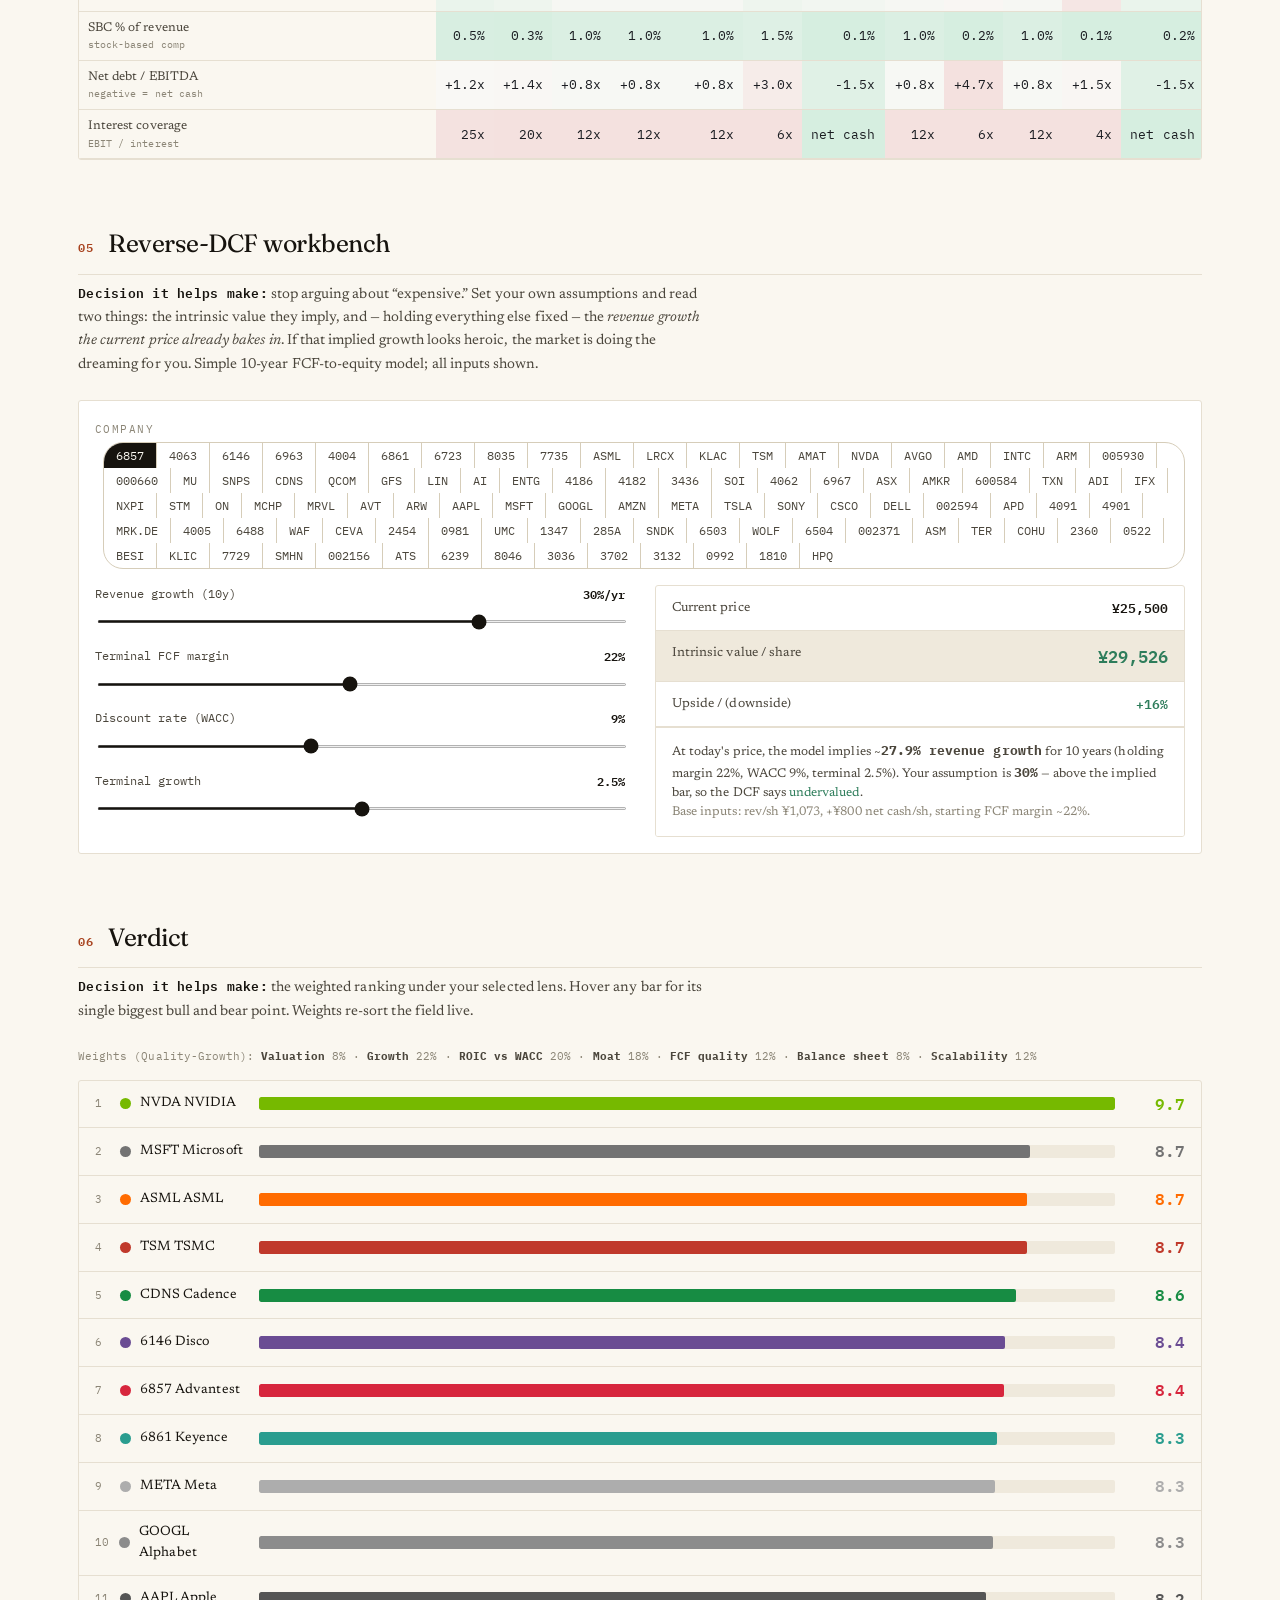
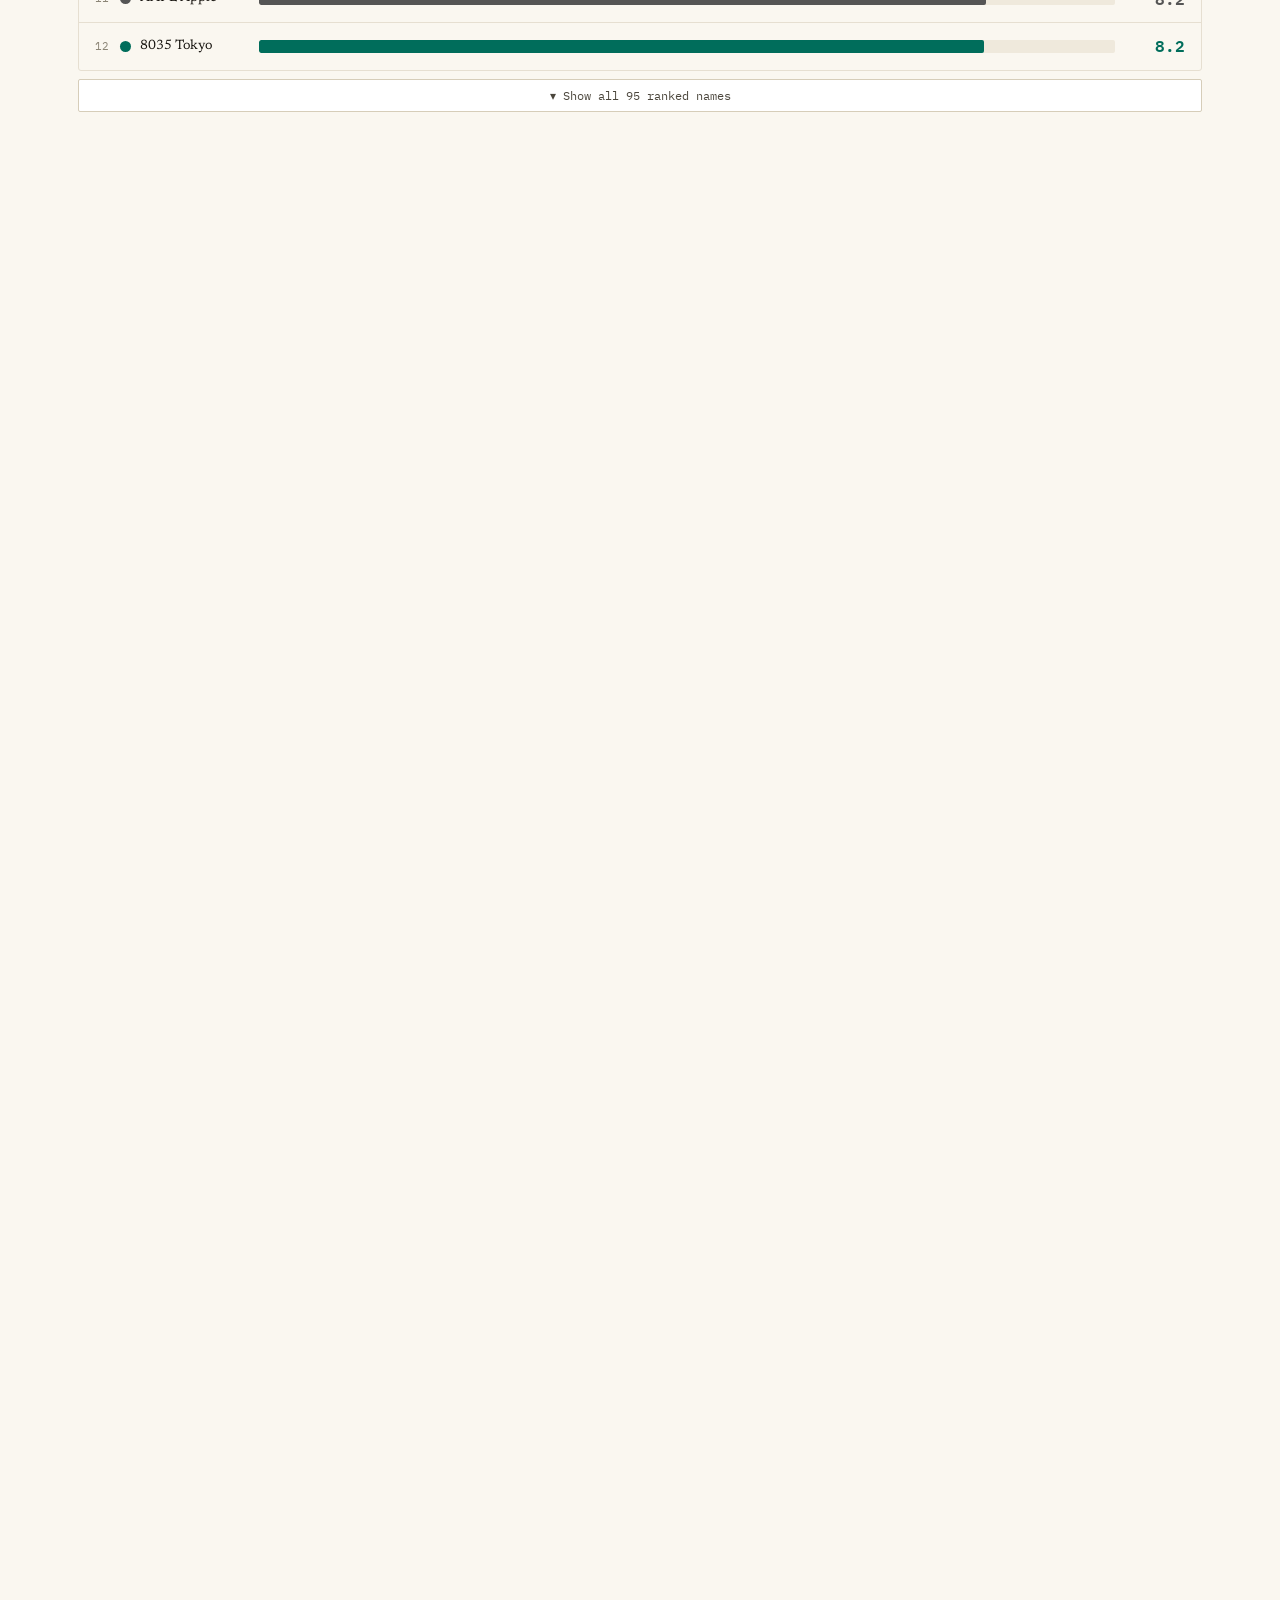
==== commit f00c074c: "Multiselect layers: stack layers instead of single-isolate Layer chips and supply-chain-map tiles no" ====
--- a/index.html
+++ b/index.html
@@ -94,6 +94,9 @@
     color:var(--ink2);transition:background .12s,color .12s,opacity .12s;user-select:none}
   .lchip:hover{background:var(--hl)}
   .lchip.active{background:var(--ink);color:var(--paper);border-color:var(--ink)}
+  /* partial = some of the layer's names selected (multiselect / fine-tuned) */
+  .lchip.partial{border-color:var(--ink);color:var(--ink);
+    background:linear-gradient(135deg,var(--hl) 0%,var(--hl) 50%,#fff 50%,#fff 100%)}
   .lchip.allchip{font-weight:600}
 
   /* collapsible ticker bar */
@@ -125,6 +128,7 @@
   .laytile:hover{background:#fff;transform:translateY(-2px);box-shadow:0 8px 22px -8px rgba(20,16,8,.16);z-index:2}
   .laytile .scwrap .v{font-family:var(--display)!important;font-weight:500}
   .laytile.active{background:var(--hl);box-shadow:inset 3px 0 0 var(--ink)}
+  .laytile.partial{box-shadow:inset 3px 0 0 var(--line2)}
   .laytile.empty{opacity:.4}
   .laytile.empty:hover{opacity:.7}
   .laytile .lh{display:flex;align-items:center;gap:7px;margin-bottom:9px}
@@ -429,8 +433,8 @@
     <div class="sechead"><span class="secnum">00</span><h2>Supply-chain map</h2></div>
     <p class="caption"><span class="dec">Decision it helps make:</span> where in the chain the quality and value
       actually sit. Each tile is one layer, upstream → downstream, showing how many names it holds, the average
-      composite under your lens, and the layer's median forward P/E and gross margin. Click a tile to isolate that
-      layer across every chart.</p>
+      composite under your lens, and the layer's median forward P/E and gross margin. Click tiles to add or remove
+      whole layers — they <b>stack</b>, so you can compare several at once; “All” resets.</p>
     <div class="laytiles" id="layerMap"></div>
   </section>
 
@@ -1607,25 +1611,36 @@
 const presentLayers=LAYERS.filter(l=>DATA.some(d=>d.layer===l.k));
 const layersEl=document.getElementById("layers");
 function tksInLayer(k){ return DATA.filter(d=>d.layer===k).map(d=>d.tk); }
+// how much of a layer is currently visible: "full" | "partial" | "none"
+function layerState(k){
+  const tks=tksInLayer(k); const on=tks.filter(t=>state.visible.has(t)).length;
+  return on===0?"none":(on===tks.length?"full":"partial");
+}
+// MULTISELECT toggle: if the whole layer is in, remove it; otherwise add it.
+// Edits the shared visible set so layer toggles and ticker chips compose freely.
+function toggleLayer(k){
+  const tks=tksInLayer(k), st=layerState(k);
+  if(st==="full"){ tks.forEach(t=>state.visible.delete(t)); }      // remove the layer
+  else { tks.forEach(t=>state.visible.add(t)); }                   // add the whole layer
+  if(state.visible.size===0) state.visible=new Set(DATA.map(d=>d.tk)); // never empty → reset to All
+  renderAll();
+}
 function renderLayerChips(){
   layersEl.innerHTML="";
   // "All" resets to every ticker visible
   const all=document.createElement("div");
   all.className="lchip allchip"+(state.visible.size===DATA.length?" active":"");
   all.textContent="All";
+  all.title="Show every name";
   all.onclick=()=>{ state.visible=new Set(DATA.map(d=>d.tk)); renderAll(); };
   layersEl.appendChild(all);
   presentLayers.forEach(l=>{
-    const tks=tksInLayer(l.k);
-    // active when this layer is exactly the current selection
-    const isExact=tks.length===state.visible.size && tks.every(t=>state.visible.has(t));
+    const tks=tksInLayer(l.k), st=layerState(l.k);
     const chip=document.createElement("div");
-    chip.className="lchip"+(isExact?" active":"");
+    chip.className="lchip"+(st==="full"?" active":st==="partial"?" partial":"");
     chip.textContent=l.label;
-    chip.title=`Isolate ${l.label} (${tks.length})`;
-    // click isolates this layer; click again (when already isolated) → All
-    chip.onclick=()=>{ if(isExact){ state.visible=new Set(DATA.map(d=>d.tk)); }
-      else { state.visible=new Set(tks); } renderAll(); };
+    chip.title=`${st==="full"?"Remove":"Add"} ${l.label} (${tks.length}) — layers stack`;
+    chip.onclick=()=>toggleLayer(l.k);
     layersEl.appendChild(chip);
   });
 }
@@ -1743,7 +1758,7 @@
     const allTks=all.map(d=>d.tk);
     const names=all.filter(d=>state.visible.has(d.tk));   // visible members of this layer
     const nVis=names.length, nAll=all.length;
-    const isExact=nVis===state.visible.size && nVis===nAll && nAll>0;  // this layer is the whole selection
+    const st=layerState(l.k);                             // "full" | "partial" | "none"
     const stat=names.length?names:all;                    // fall back to full layer if none visible
     const scores=stat.map(d=>composite(d,state.lens));
     const avg=scores.reduce((a,b)=>a+b,0)/stat.length;
@@ -1751,7 +1766,7 @@
     const medPE=median(stat.map(d=>d.m.peFwd).filter(v=>v<900));
     const medGM=median(stat.map(d=>d.m.gross));
     const tile=document.createElement("div");
-    tile.className="laytile"+(isExact?" active":"")+(nVis===0?" empty":"");
+    tile.className="laytile"+(st==="full"?" active":st==="partial"?" partial":"")+(nVis===0?" empty":"");
     const countLbl = nVis===nAll ? `${nAll}` : `${nVis}/${nAll}`;
     tile.innerHTML=`
       <div class="lh"><span class="sw" style="background:${l.c}"></span>
@@ -1764,10 +1779,9 @@
         <span><span class="k">GM</span> <b>${medGM.toFixed(0)}%</b></span>
         <span><span class="k">top</span> <b>${top.tk}</b></span>
       </div>`;
-    tile.title=`Isolate ${l.label} — ${nAll} names: ${allTks.join(", ")}`;
-    // click isolates this layer; click again (when it's the active sole selection) → All
-    tile.onclick=()=>{ if(isExact){ state.visible=new Set(DATA.map(d=>d.tk)); }
-      else { state.visible=new Set(allTks); } renderAll(); };
+    tile.title=`${st==="full"?"Remove":"Add"} ${l.label} — ${nAll} names: ${allTks.join(", ")} (layers stack)`;
+    // multiselect: toggle this layer in/out of the shared selection
+    tile.onclick=()=>toggleLayer(l.k);
     layerMapEl.appendChild(tile);
   });
 }
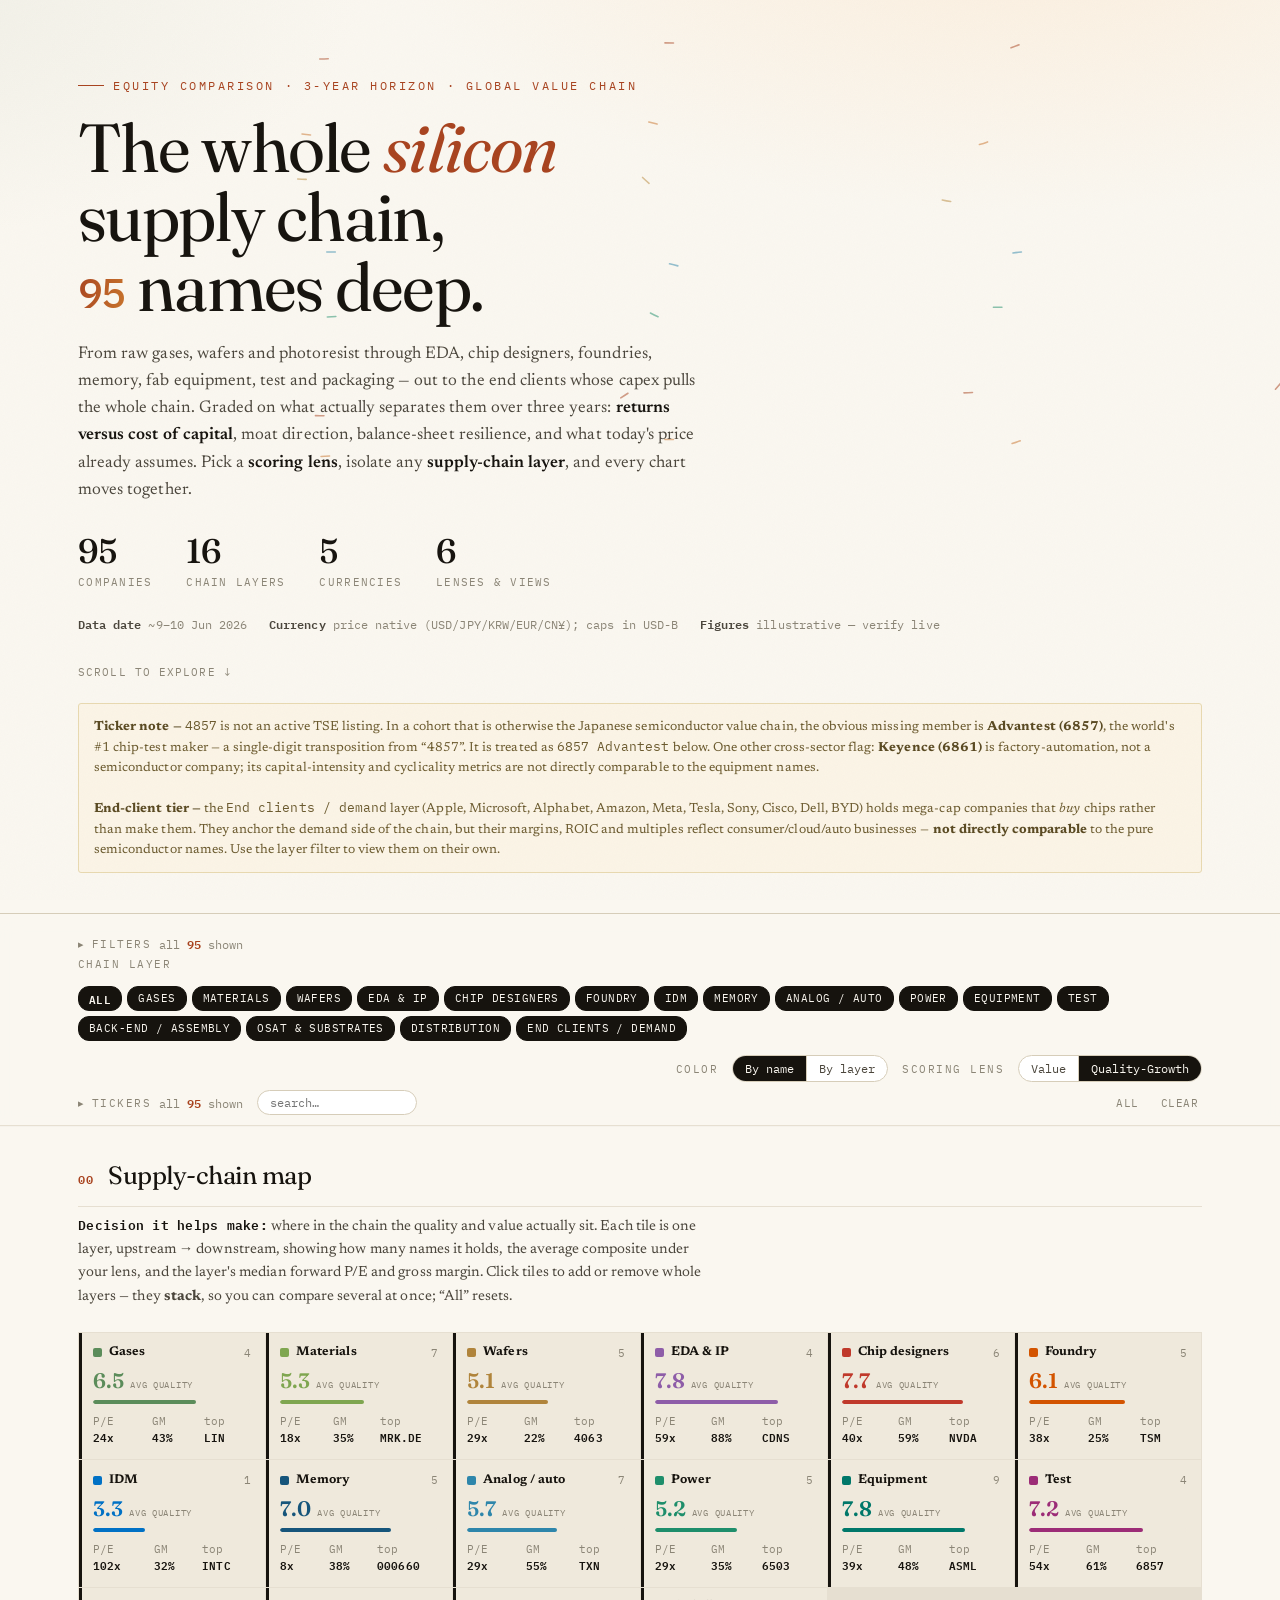
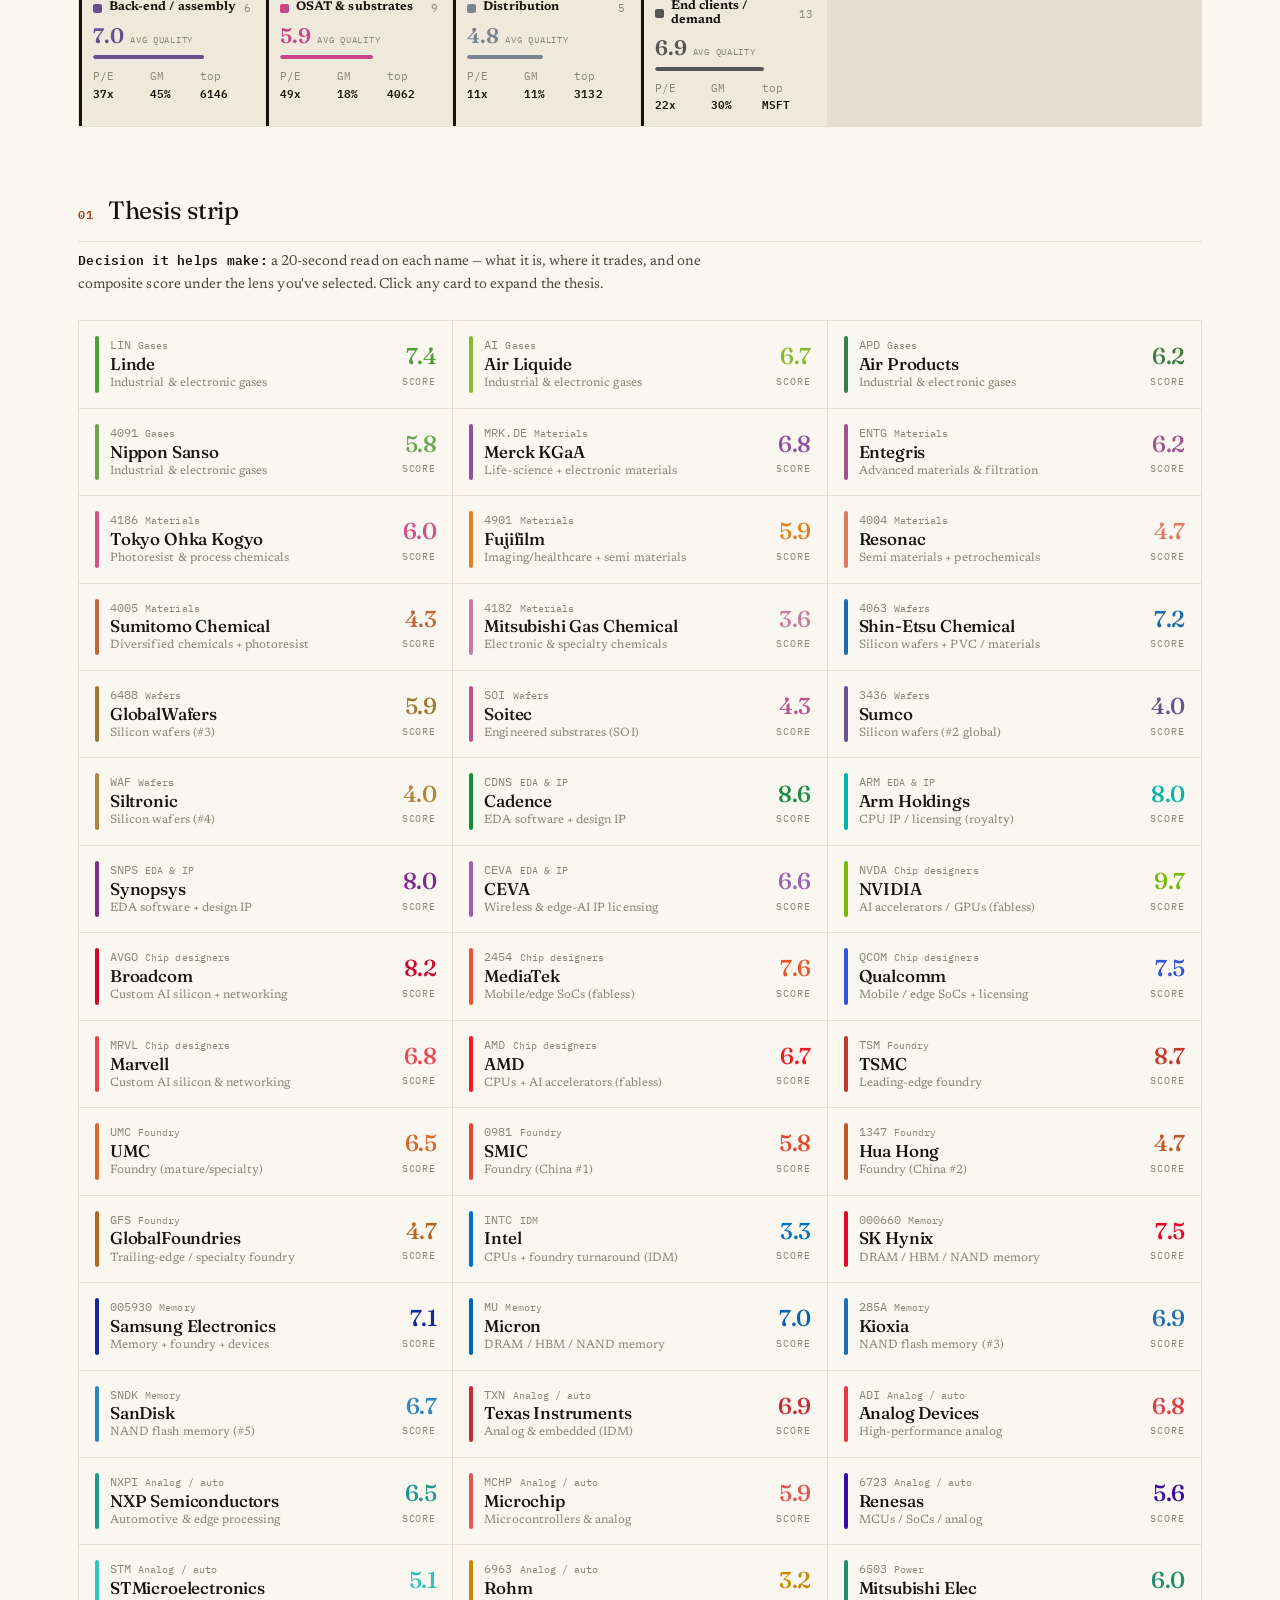
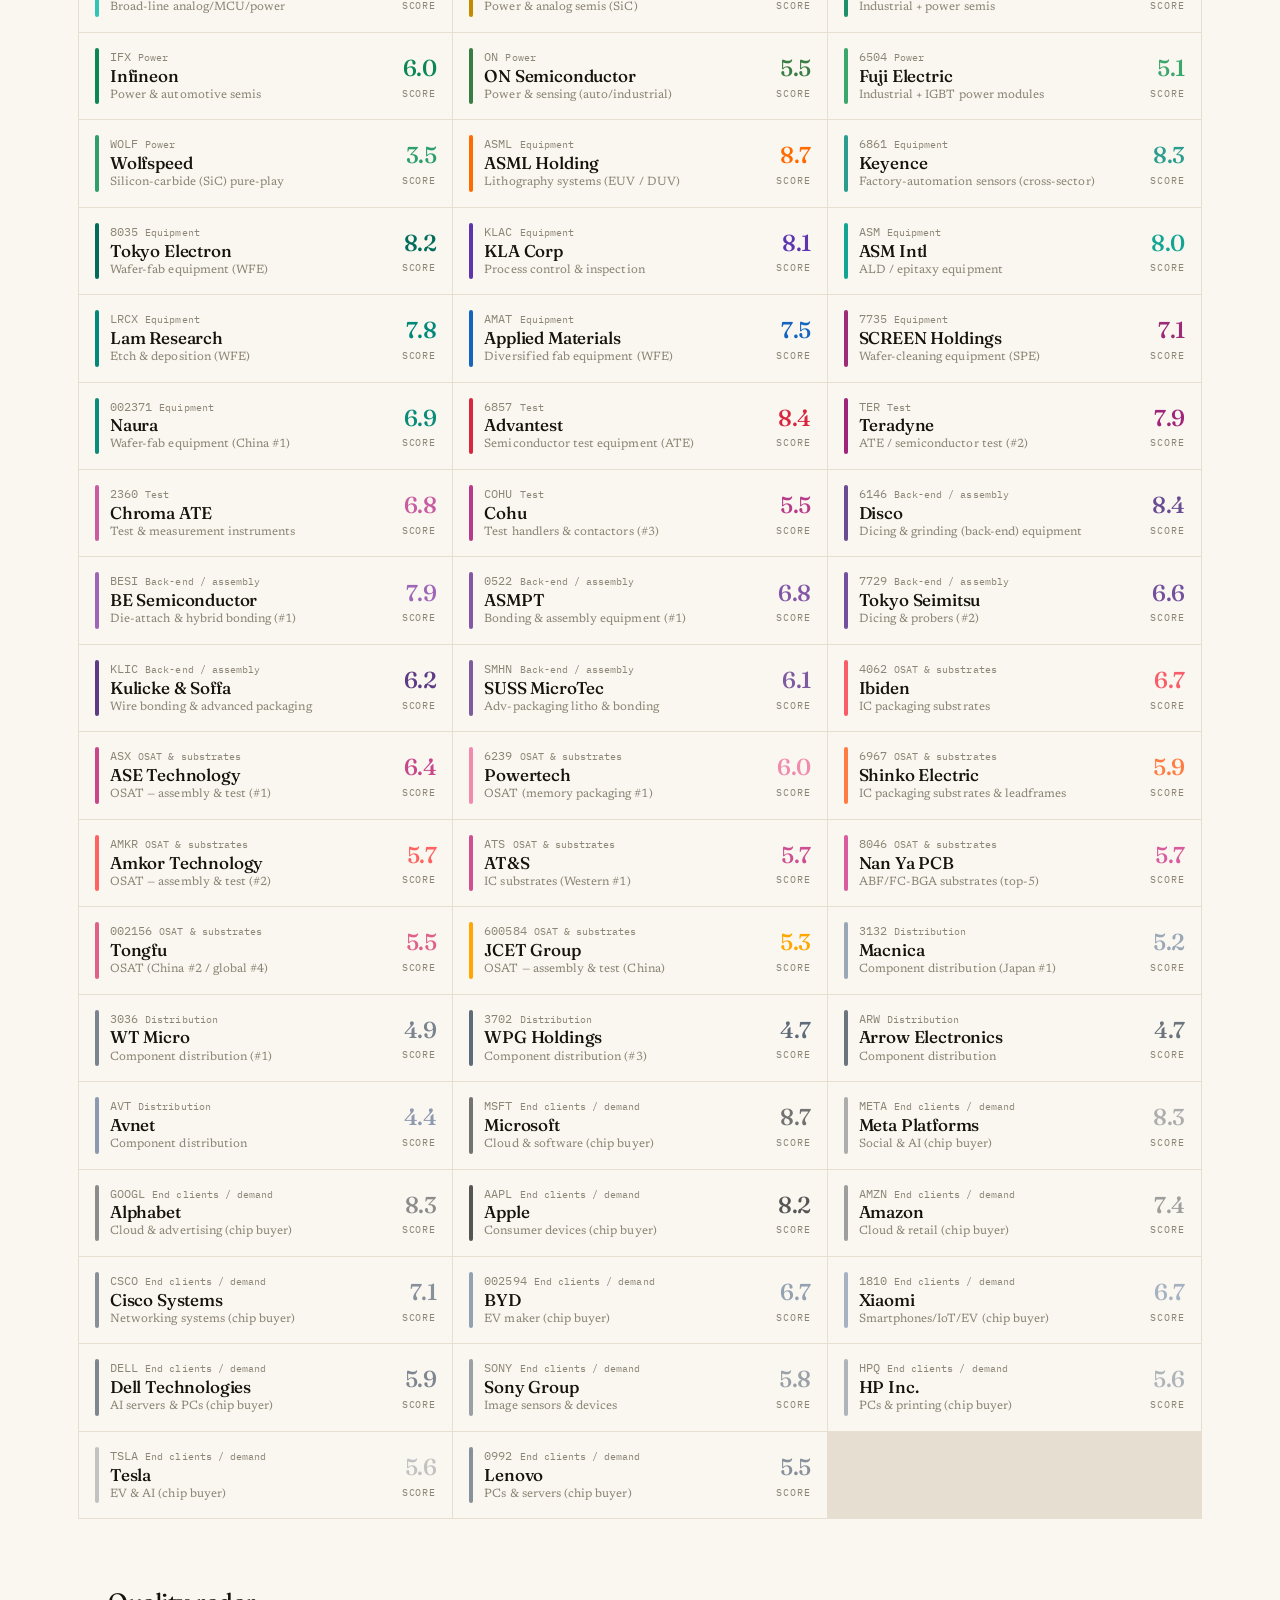
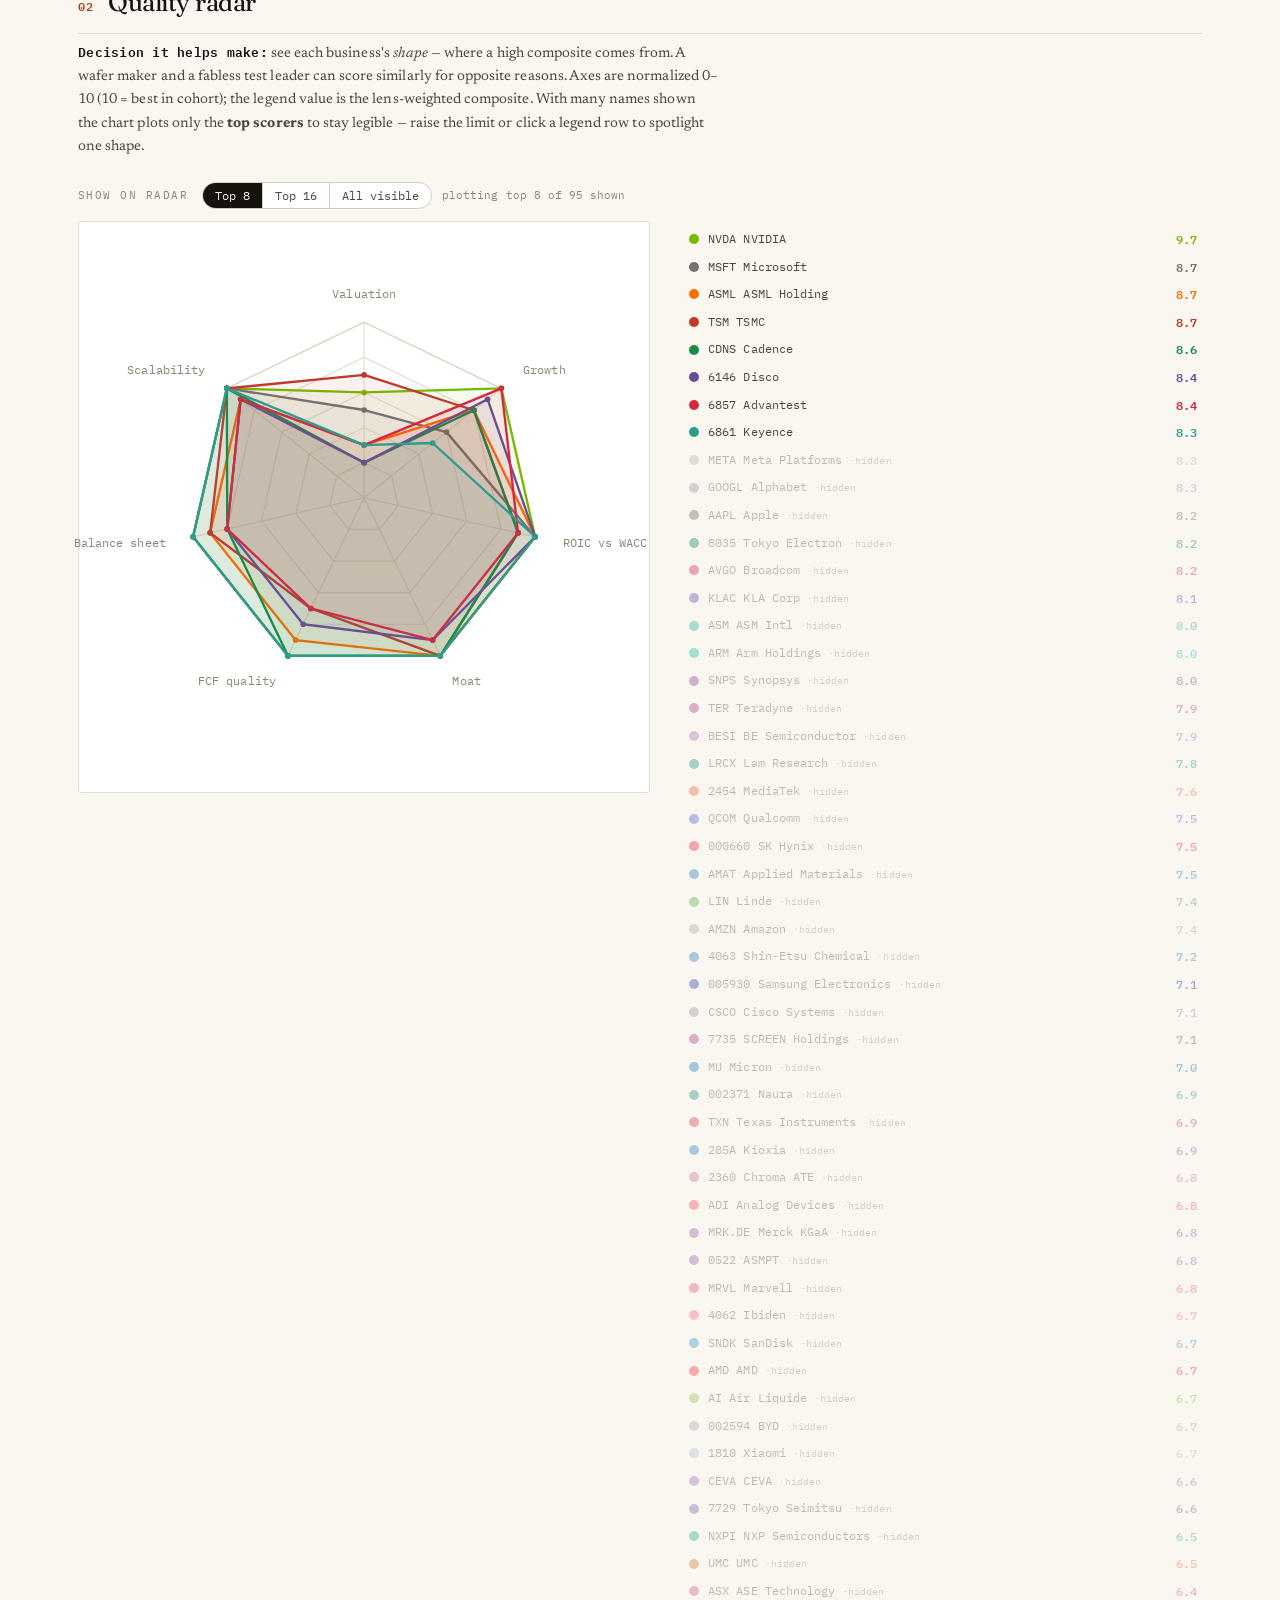
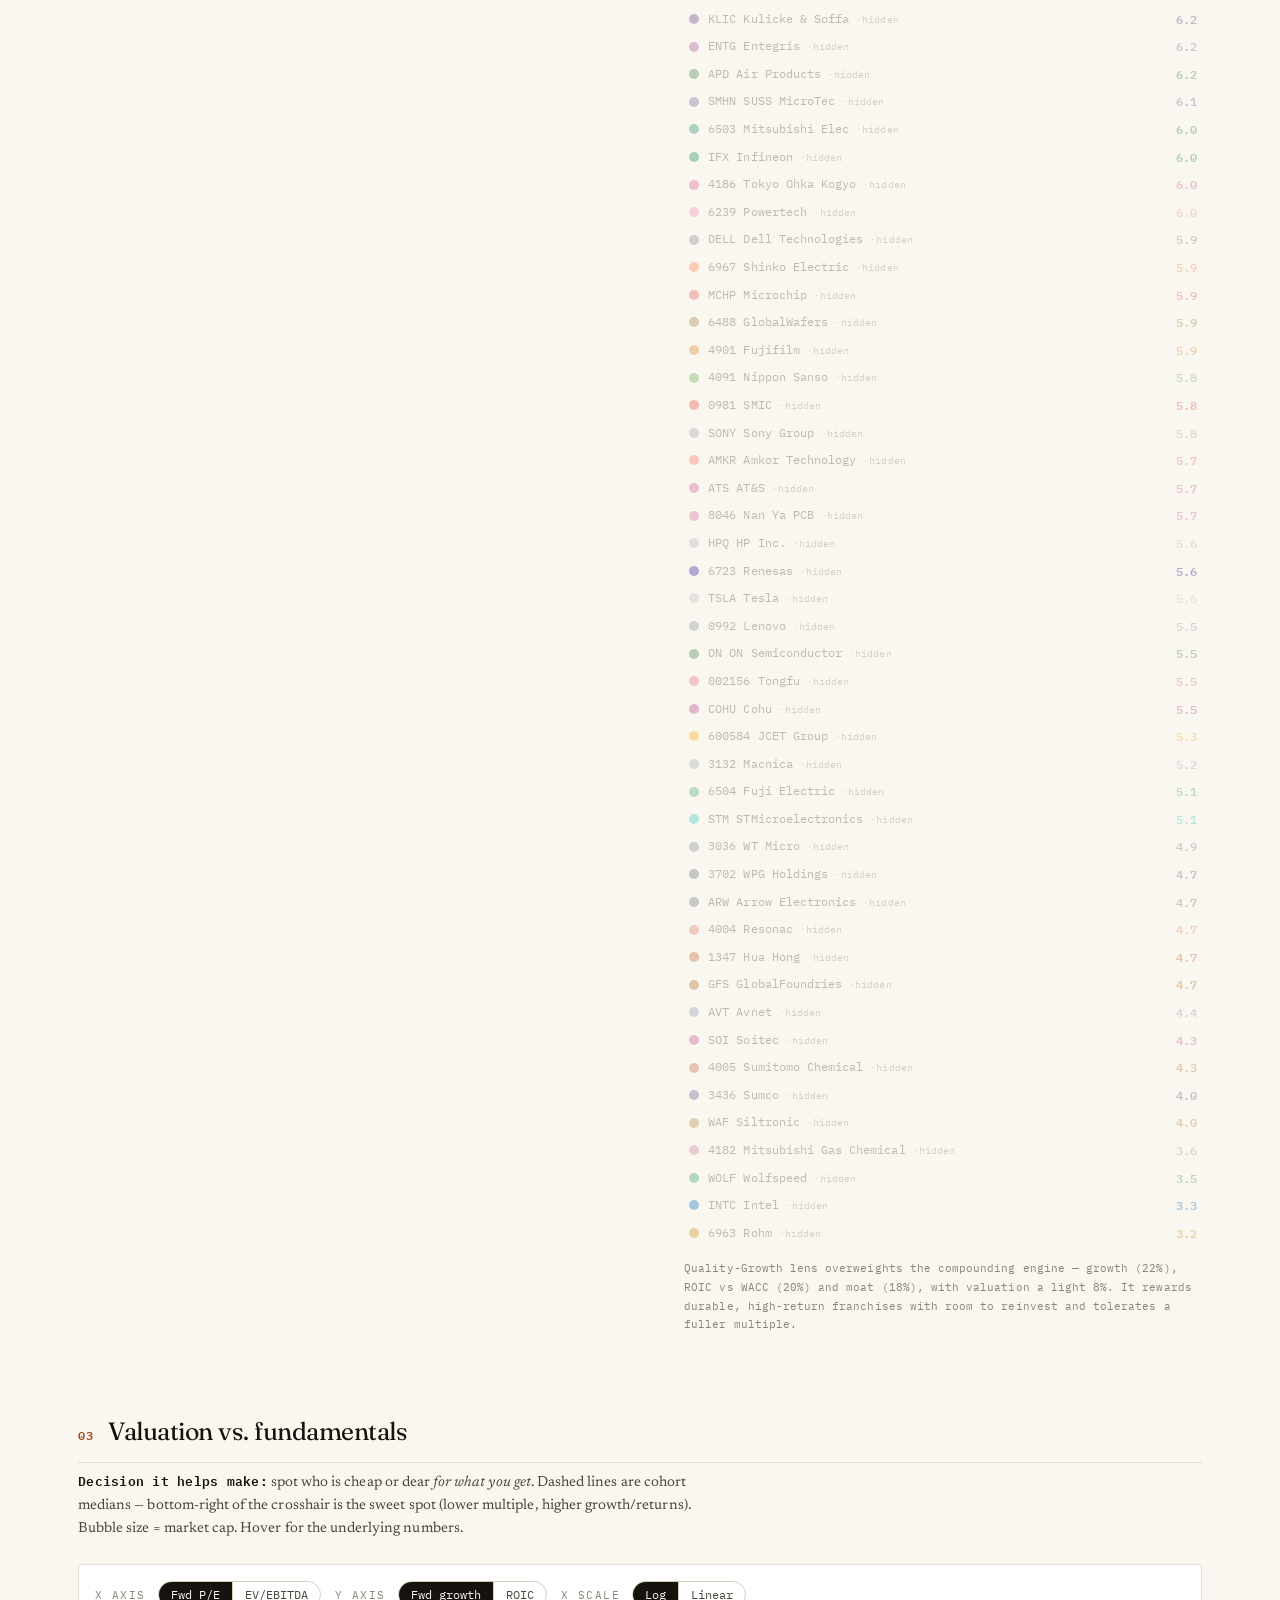
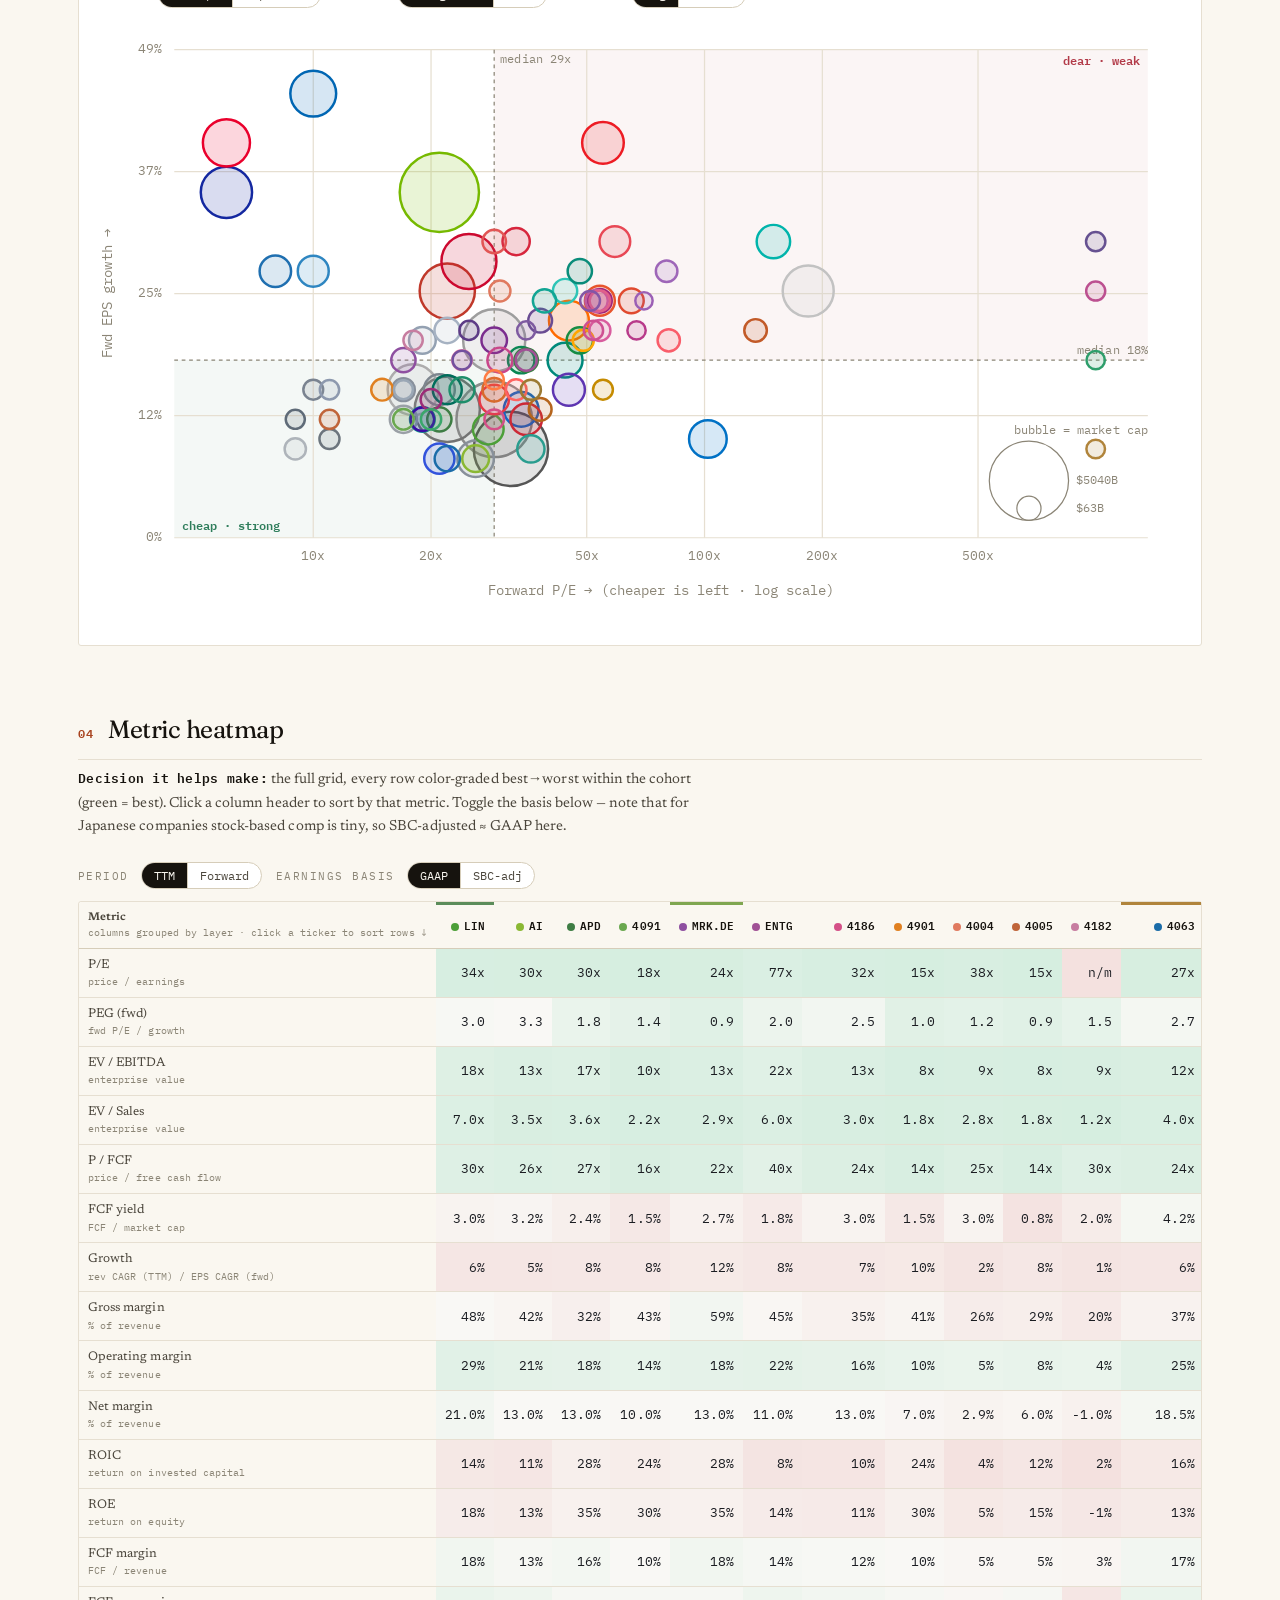
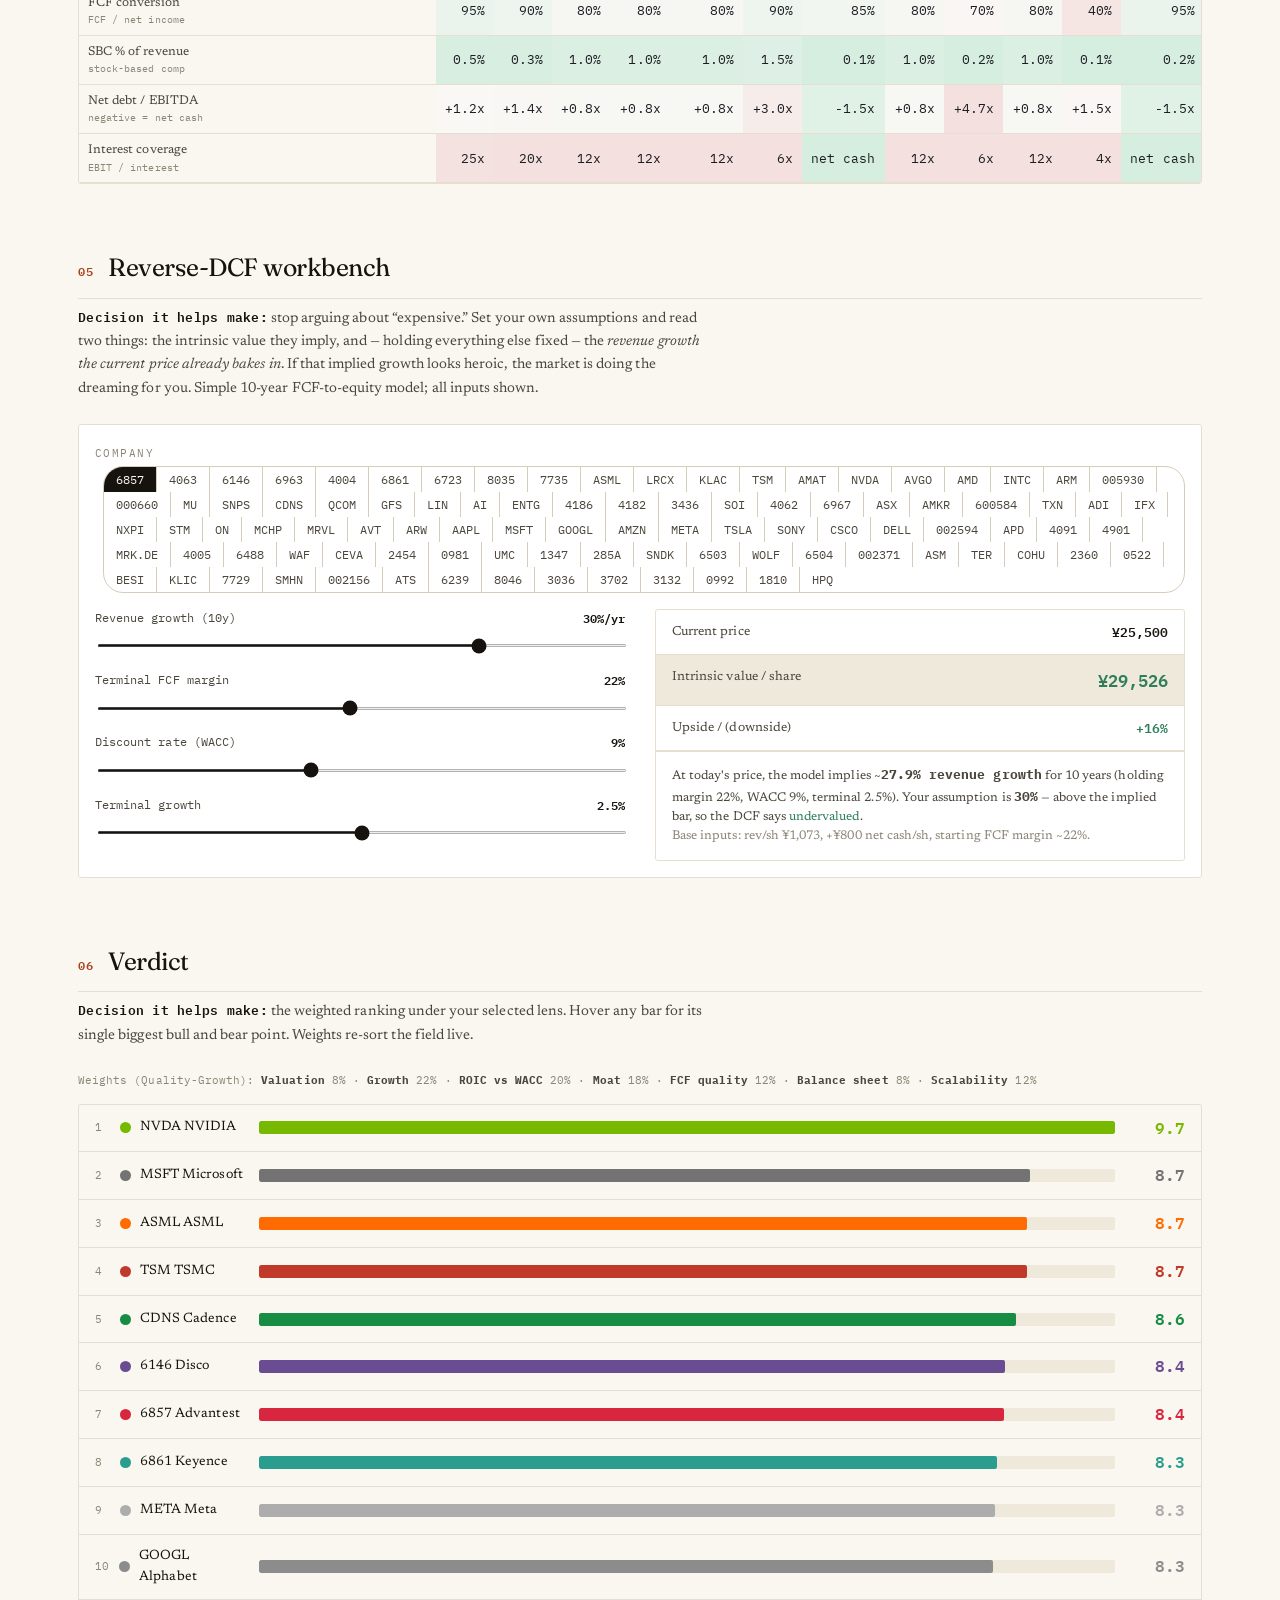
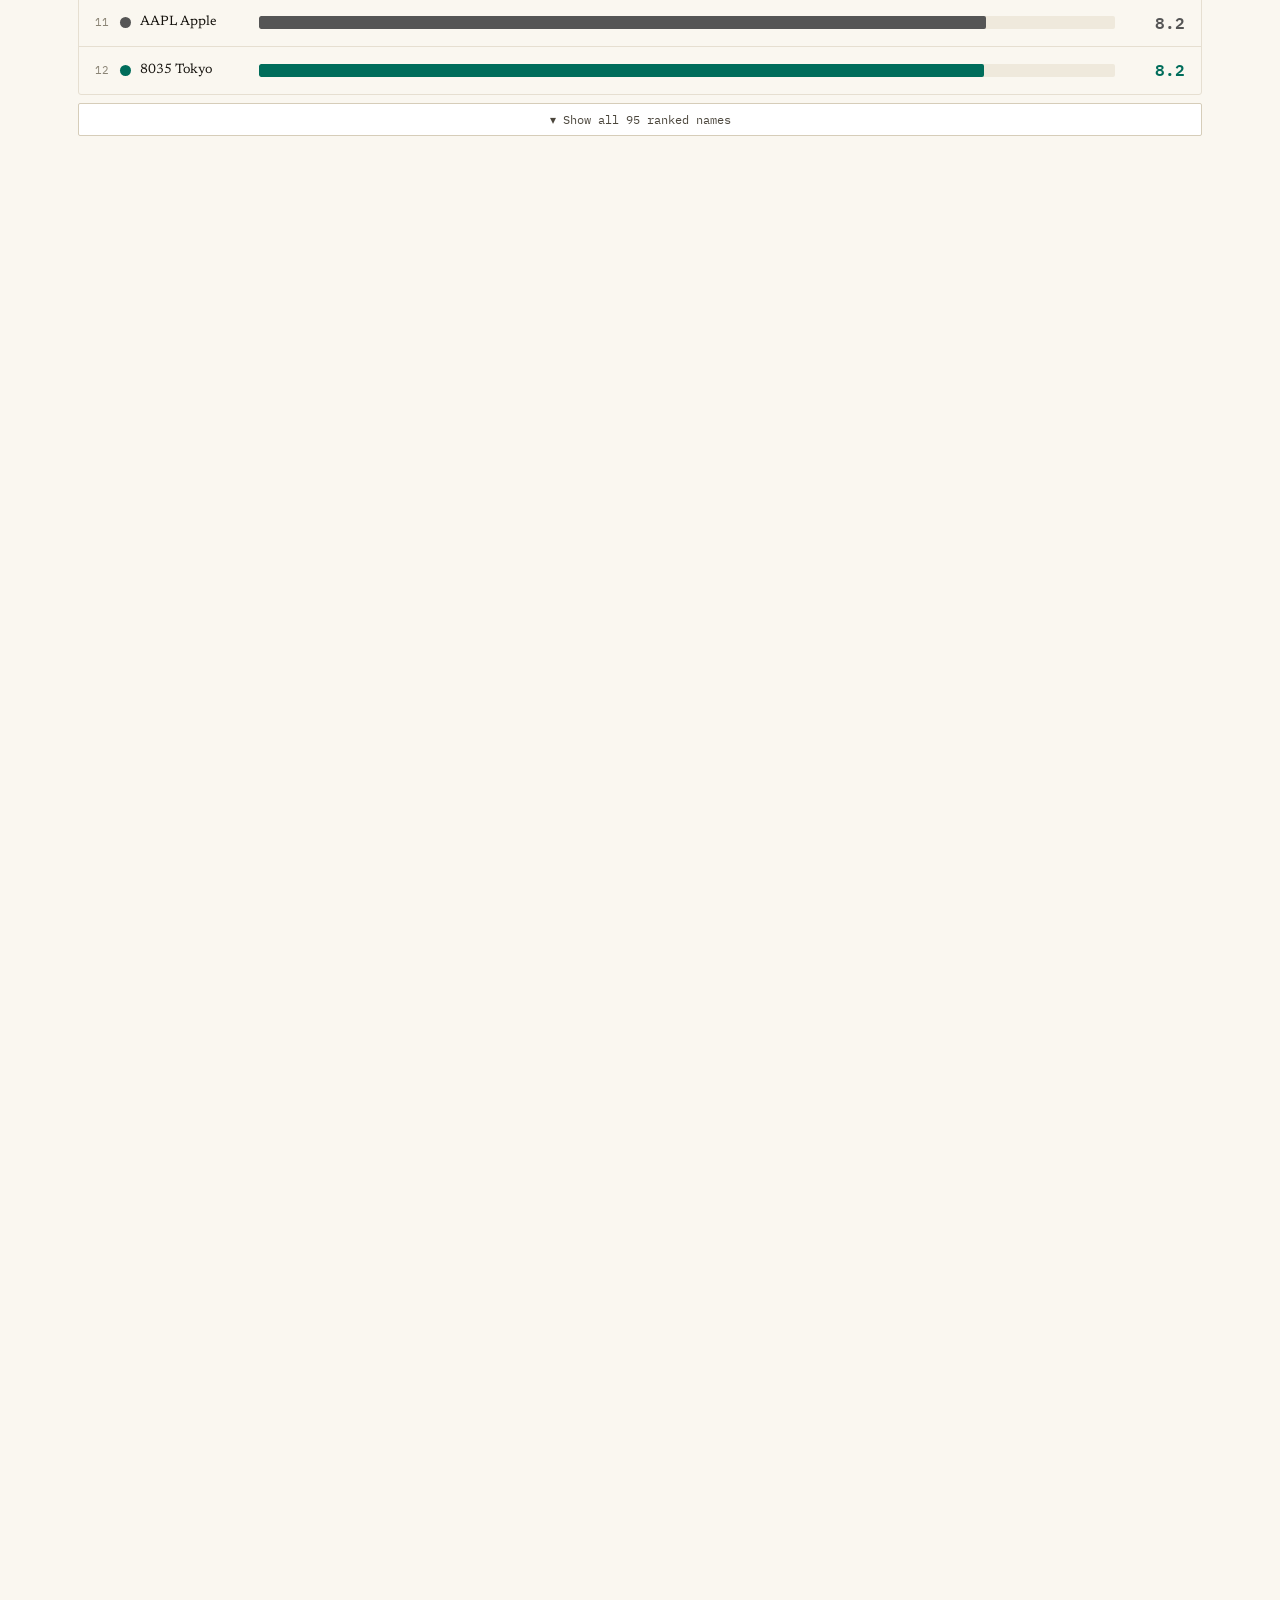
==== commit 87eaf542: "Collapse the sticky filter bar behind a "Filters" toggle on phone On phone the pinned control bar st" ====
--- a/index.html
+++ b/index.html
@@ -70,6 +70,11 @@
     backdrop-filter:blur(10px) saturate(1.2);border-bottom:1px solid var(--line);
     padding:10px 0;margin-bottom:30px;box-shadow:0 1px 0 rgba(0,0,0,.02)}
   .gbar .wrap{display:flex;align-items:center;gap:14px;flex-wrap:wrap}
+  /* phone-only "Filters" disclosure — hidden on desktop, controls always shown */
+  .gbarhead{display:none}
+  .filterstoggle{display:inline-flex;align-items:center;gap:8px;background:none;border:0;cursor:pointer;padding:2px 0;color:var(--ink2)}
+  .filterstoggle .caret{font-family:var(--mono);font-size:11px;color:var(--ink3);transition:transform .18s var(--ease)}
+  .gbar.filters-open .filterstoggle .caret{transform:rotate(90deg)}
   .glabel{font-family:var(--mono);font-size:10.5px;letter-spacing:.14em;text-transform:uppercase;color:var(--ink3)}
   .chips{display:flex;gap:6px;flex-wrap:wrap}
   .chip{font-family:var(--mono);font-size:12px;border:1px solid var(--line2);background:#fff;
@@ -311,13 +316,20 @@
     .meta{gap:10px 16px;margin-top:12px}
 
     /* control bar: stack into labelled rows instead of one cramped line */
-    .gbar{padding:9px 0;margin-bottom:22px}
+    .gbar{padding:8px 0;margin-bottom:22px}
     .gbar .wrap{gap:9px}
     .gbar .spacer{display:none}
     .glabel{width:100%;margin-bottom:-3px}
     .chips{gap:5px}
     .chip{font-size:11.5px;padding:4px 8px}
     .seg{flex-wrap:wrap}
+    /* collapse the filter controls behind the "Filters" toggle so the pinned bar is one row */
+    .gbarhead{display:flex}
+    .gbarctrl,.tickerbar,.tkpanel{display:none}
+    .gbar.filters-open .gbarctrl{display:flex}
+    .gbar.filters-open .tickerbar{display:flex}
+    .gbarhead .glabel{width:auto;margin-bottom:0}
+    .tksum,.filterstoggle .tksum{width:auto}
 
     section{margin:0 0 40px}
     .sechead{gap:10px}
@@ -394,8 +406,15 @@
 </header>
 
 <!-- GLOBAL CONTROL BAR -->
-<div class="gbar">
-  <div class="wrap">
+<div class="gbar" id="gbar">
+  <!-- phone-only compact header: tap to reveal the filter controls -->
+  <div class="wrap gbarhead">
+    <button class="filterstoggle" id="filtersToggle" aria-expanded="false">
+      <span class="caret">▸</span><span class="glabel">Filters</span>
+      <span class="tksum" id="filterSummary"></span>
+    </button>
+  </div>
+  <div class="wrap gbarctrl" id="gbarCtrl">
     <span class="glabel">Chain layer</span>
     <div class="layers" id="layers"></div>
     <span class="spacer"></span>
@@ -1700,11 +1719,22 @@
 document.getElementById("tkClear").onclick=()=>{ // keep one so charts never go empty
   const first=DATA[0].tk; state.visible=new Set([first]); renderAll(); };
 
+/* phone-only "Filters" disclosure for the sticky bar */
+const gbar=document.getElementById("gbar");
+const filtersToggle=document.getElementById("filtersToggle");
+const filterSummary=document.getElementById("filterSummary");
+filtersToggle.onclick=()=>{
+  const open=gbar.classList.toggle("filters-open");
+  filtersToggle.setAttribute("aria-expanded",open?"true":"false");
+};
+
 function syncChips(){
   [...chipsEl.children].forEach(c=>c.classList.toggle("off",!state.visible.has(c.dataset.tk)));
   // summary line reflects current selection vs full cohort
   const n=state.visible.size, total=DATA.length;
-  tkSummary.innerHTML = n===total ? `all <b>${total}</b> shown` : `<b>${n}</b> of ${total} shown`;
+  const sum = n===total ? `all <b>${total}</b> shown` : `<b>${n}</b> of ${total} shown`;
+  tkSummary.innerHTML=sum;
+  filterSummary.innerHTML=sum;   // mirror on the phone Filters header
   renderLayerChips();
 }
 
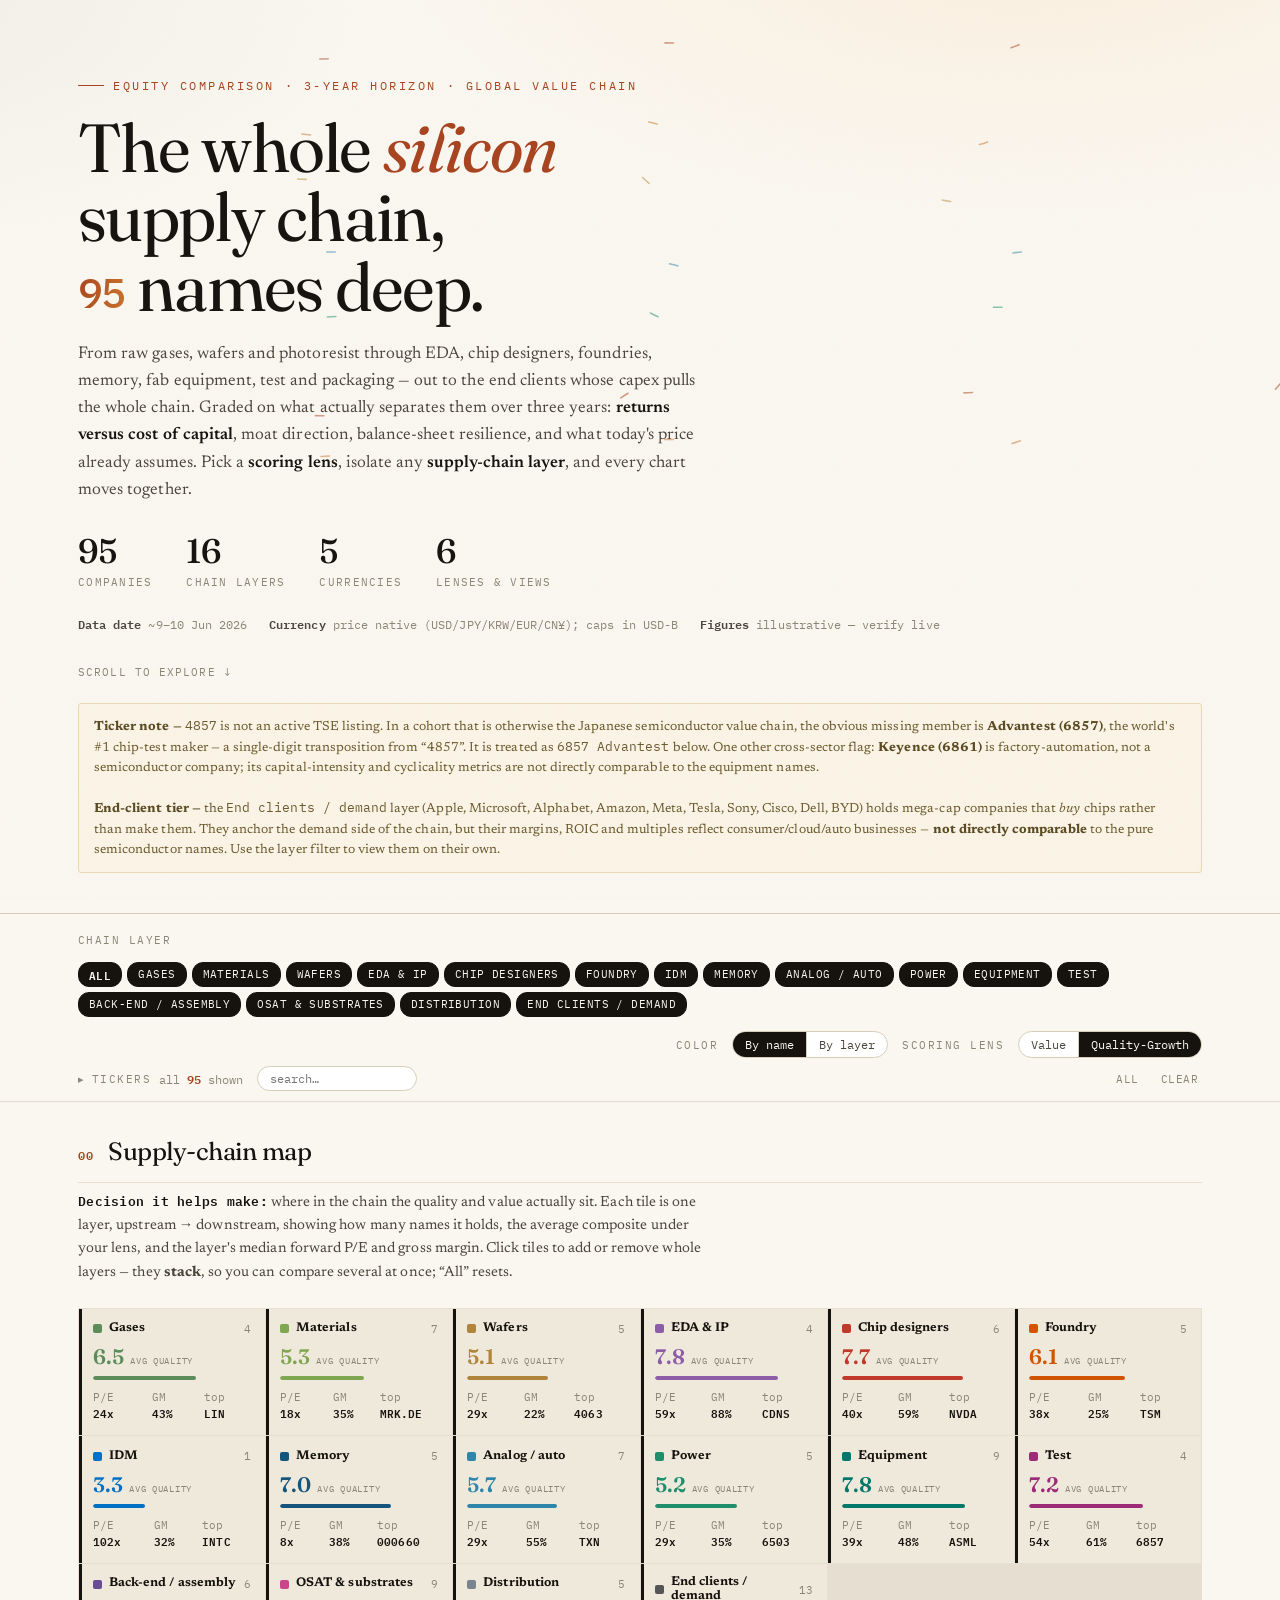
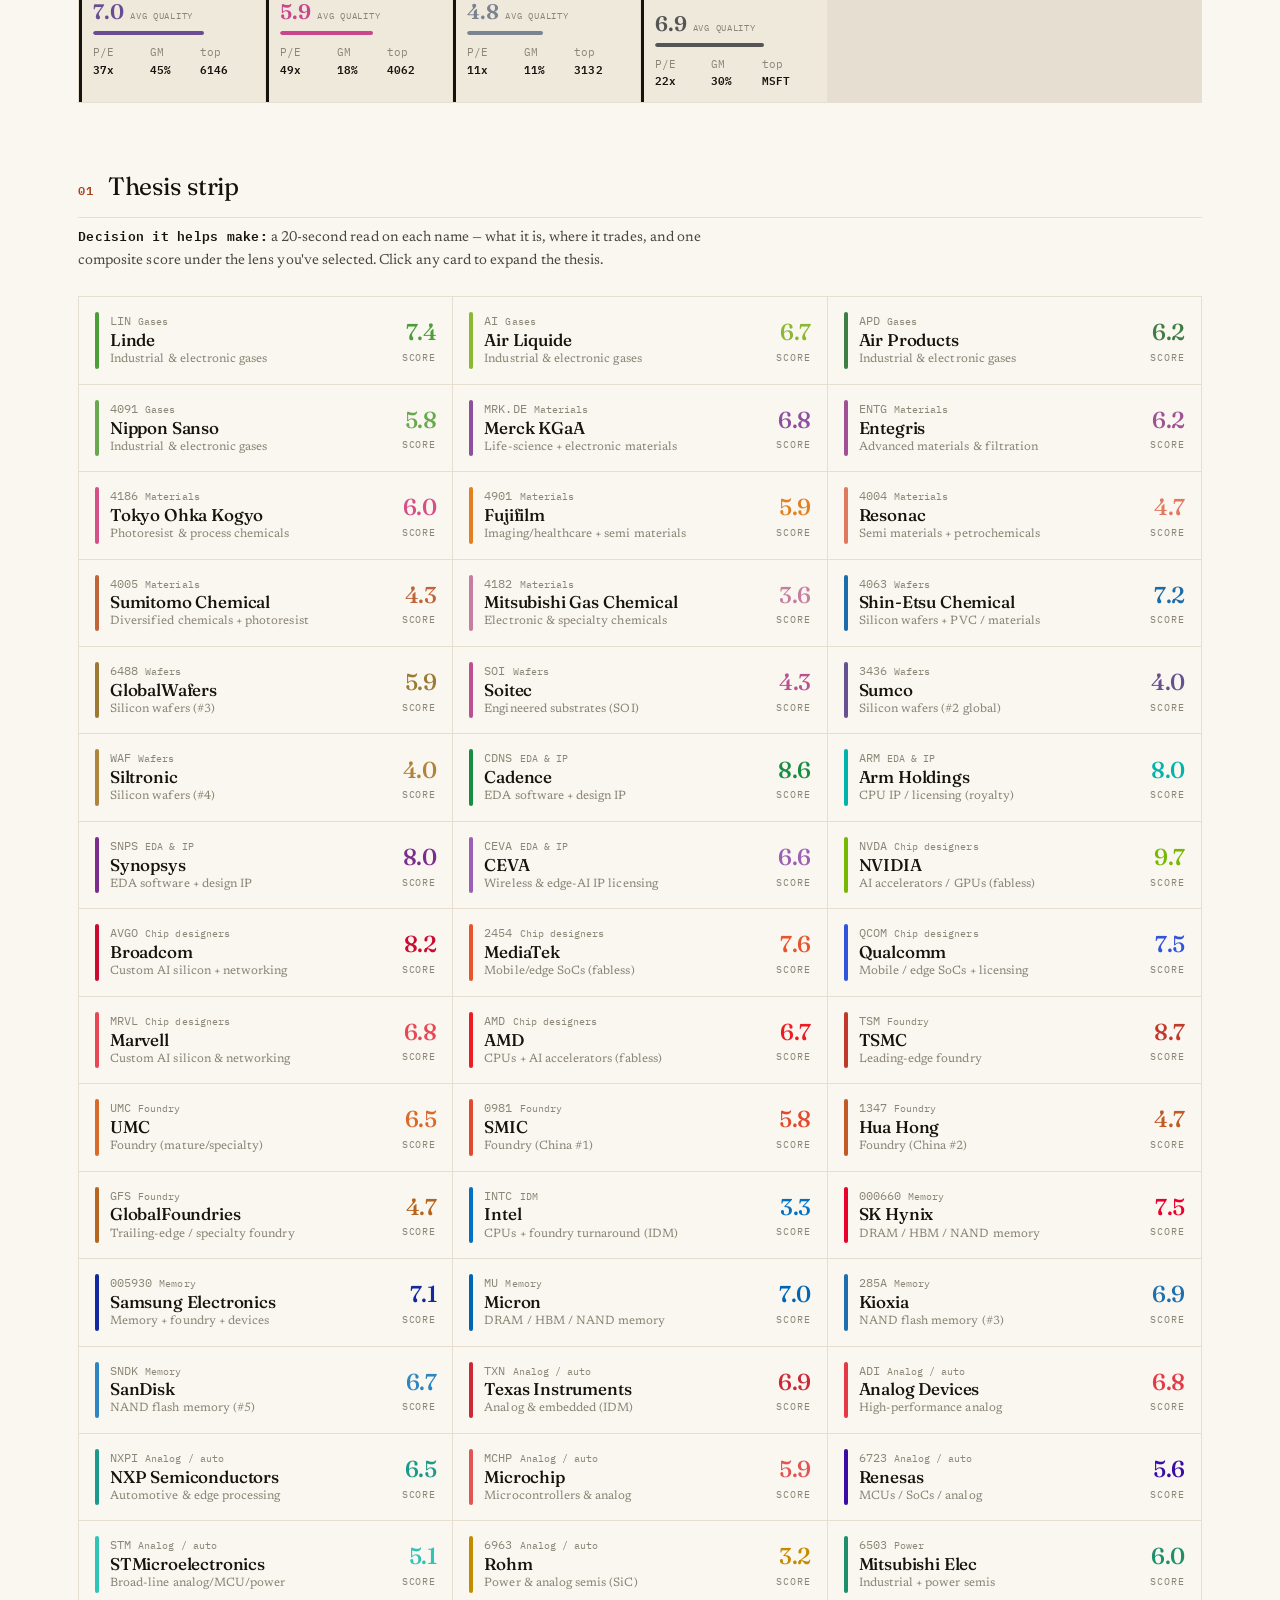
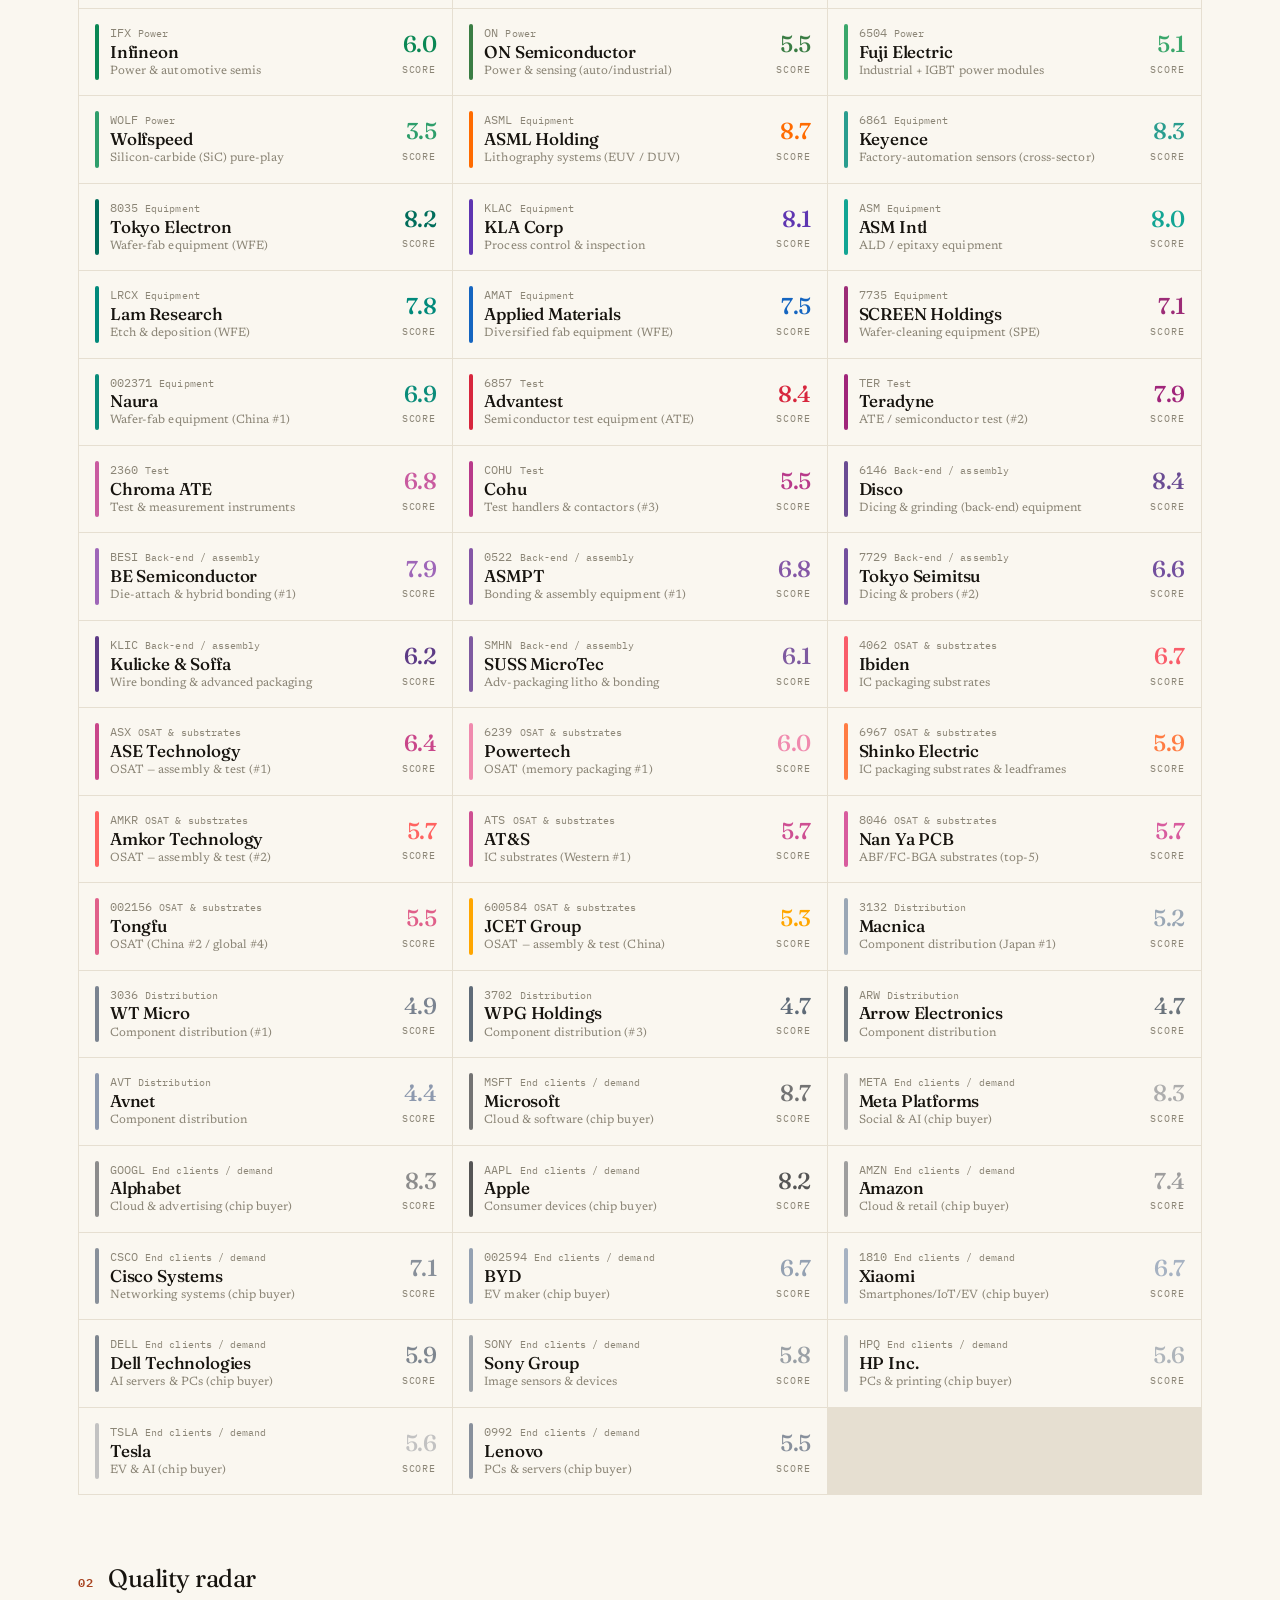
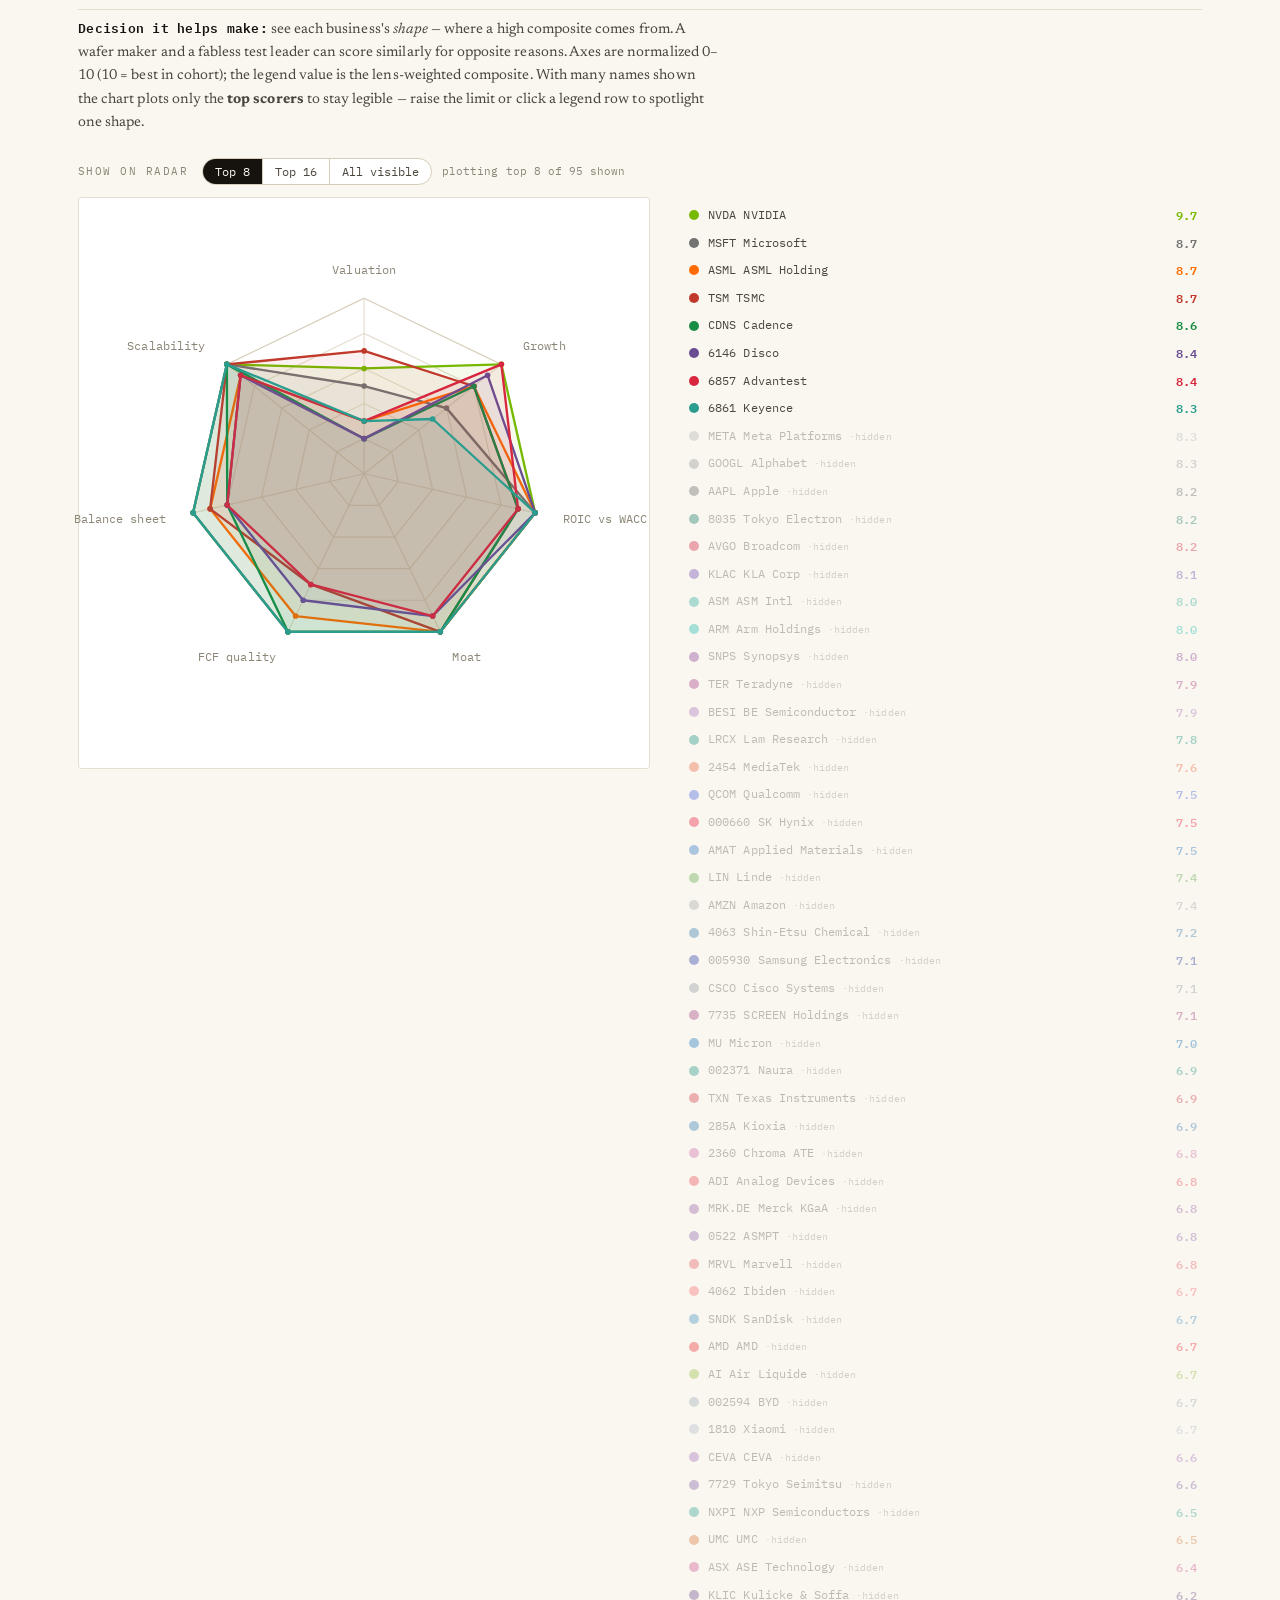
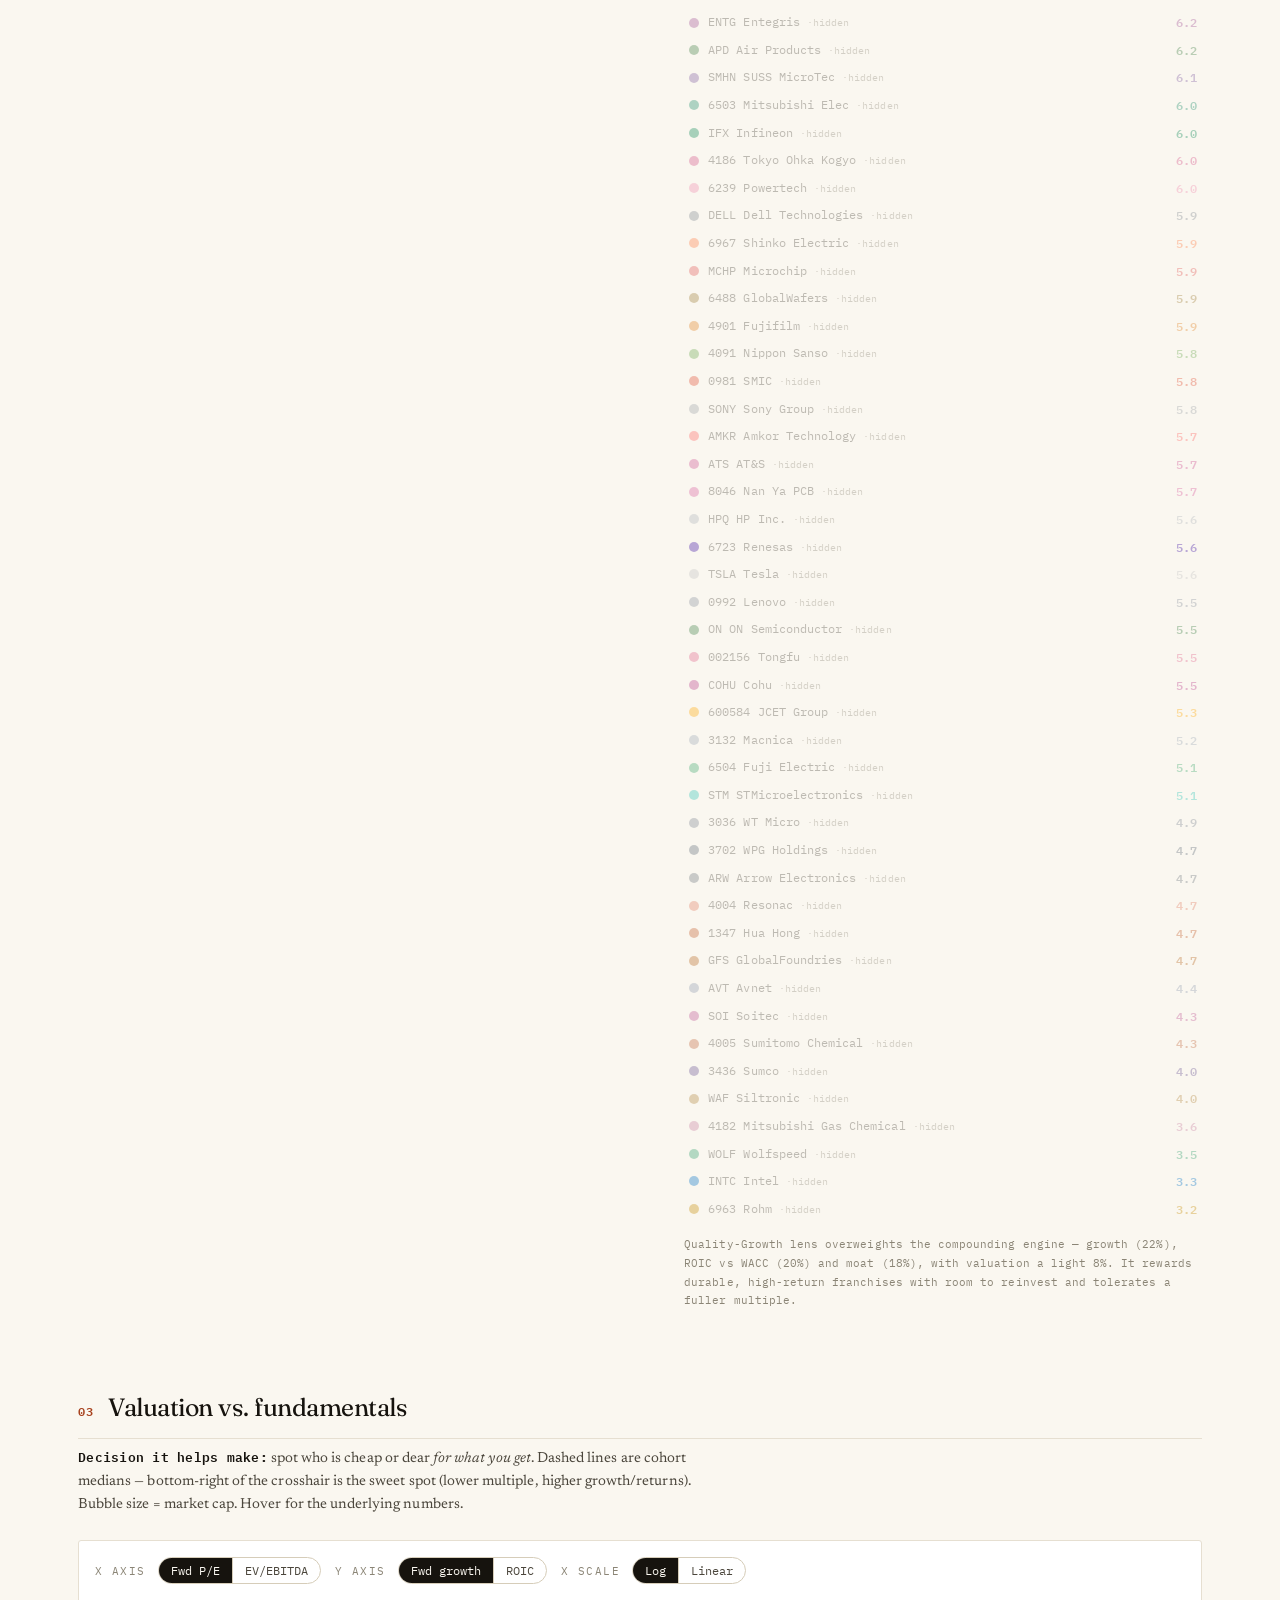
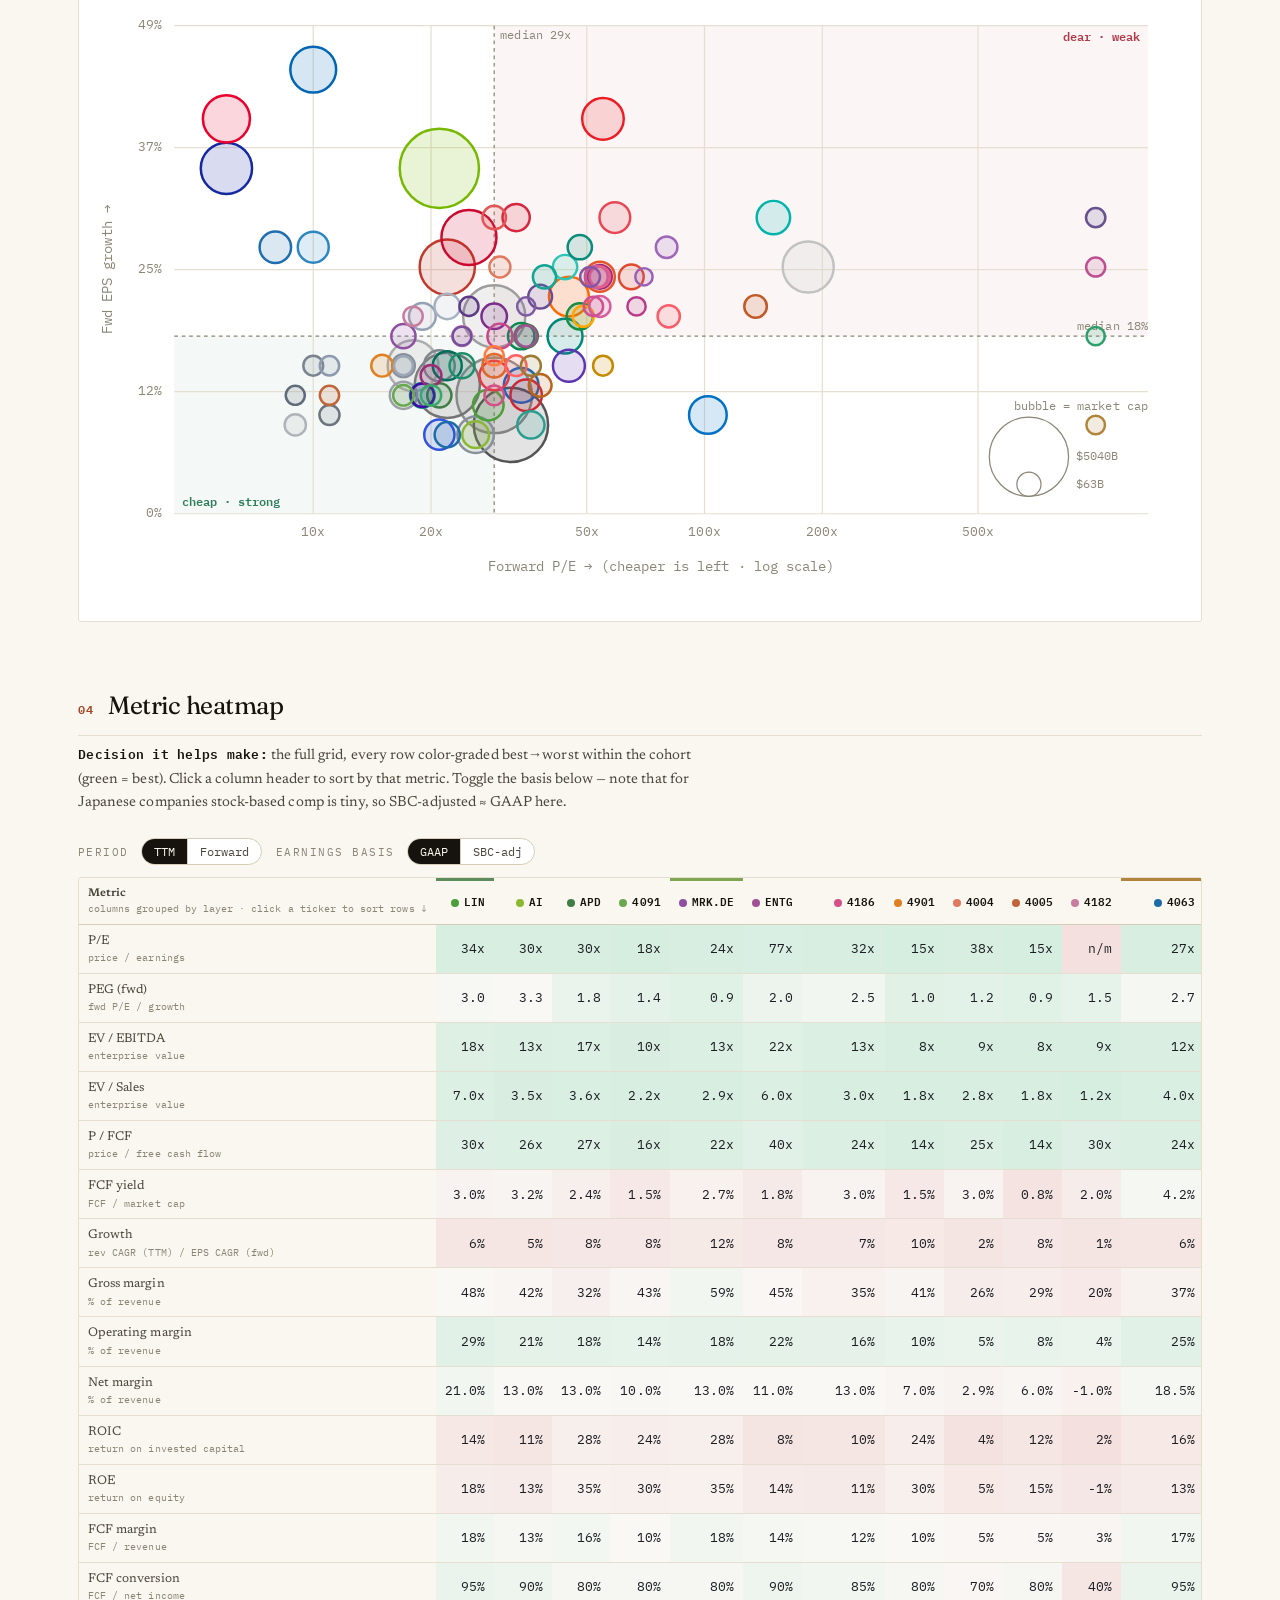
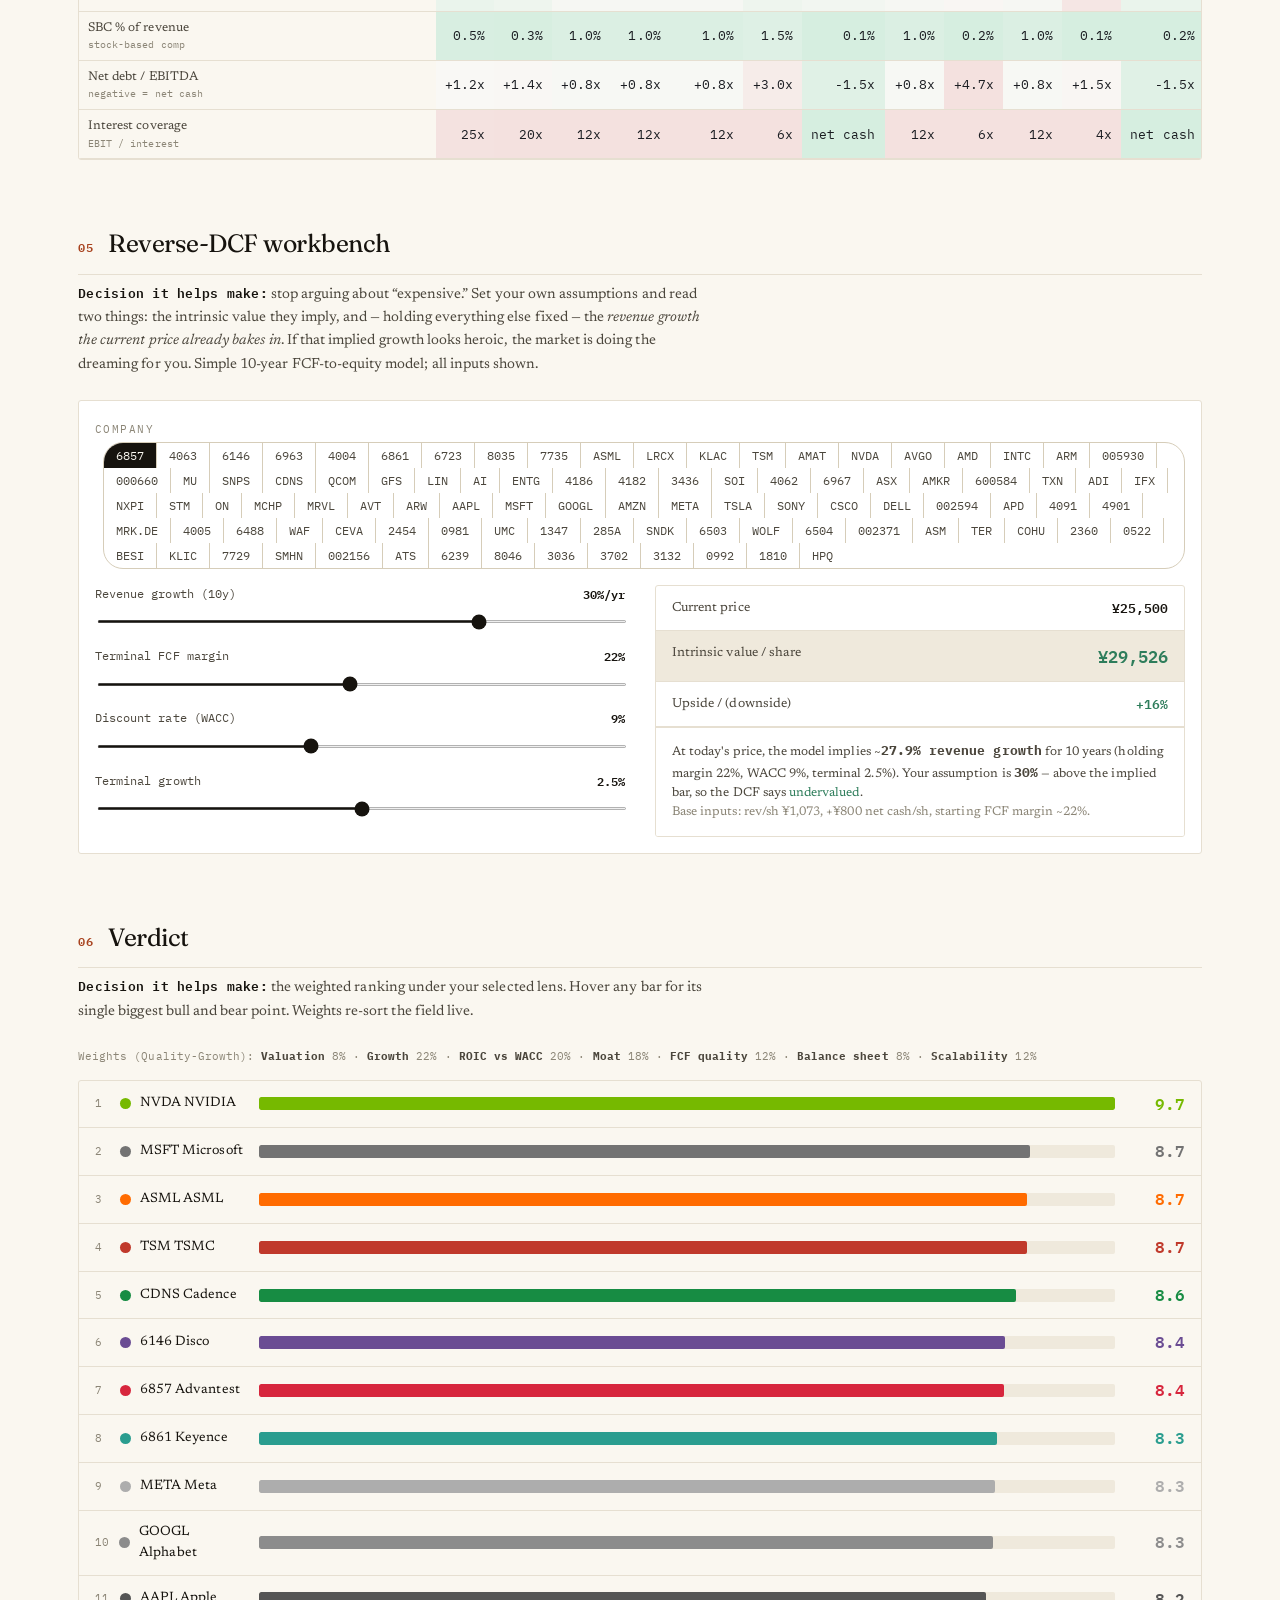
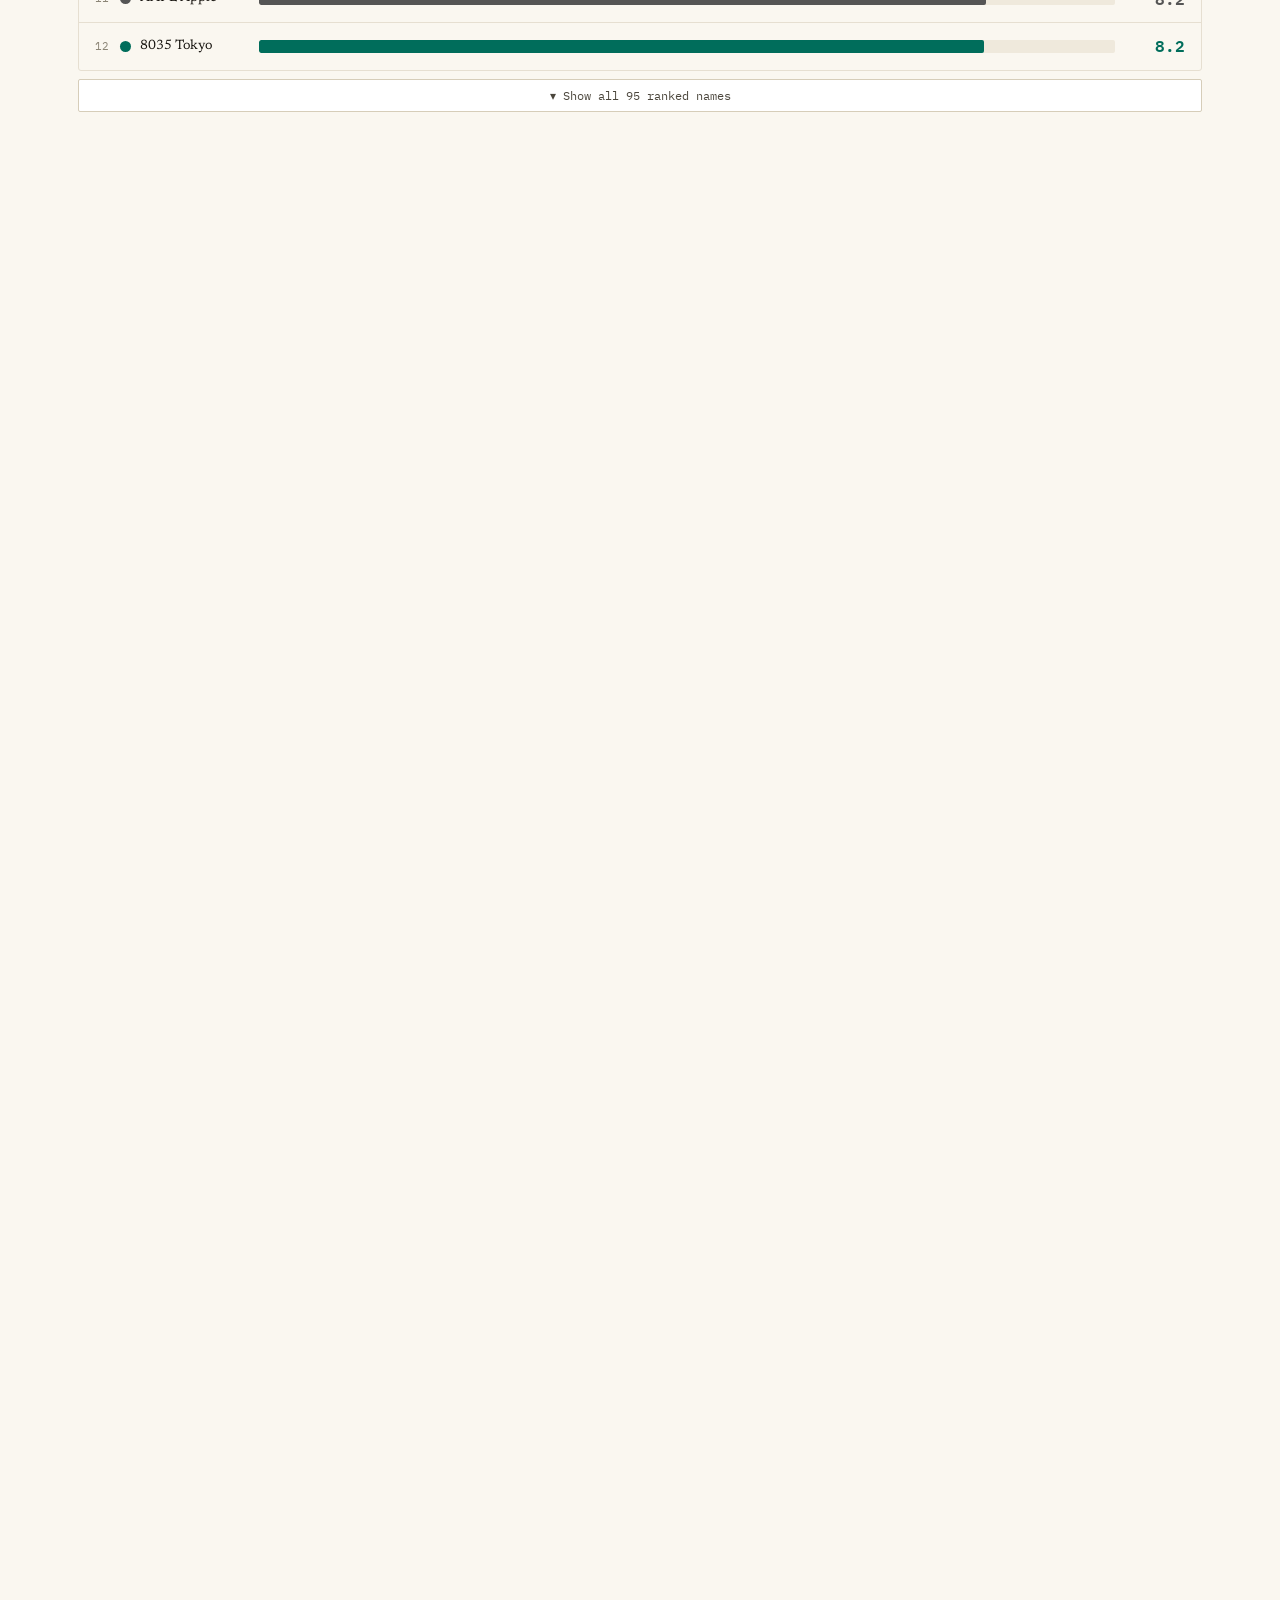
==== commit 7f40e1fd: "Fix mobile filter bar not collapsing (CSS specificity) The hide rules (.gbarhead, .gbarctrl, .ticker" ====
--- a/index.html
+++ b/index.html
@@ -71,7 +71,8 @@
     padding:10px 0;margin-bottom:30px;box-shadow:0 1px 0 rgba(0,0,0,.02)}
   .gbar .wrap{display:flex;align-items:center;gap:14px;flex-wrap:wrap}
   /* phone-only "Filters" disclosure — hidden on desktop, controls always shown */
-  .gbarhead{display:none}
+  /* scoped under .gbar so it beats the .gbar .wrap base rule on specificity */
+  .gbar .gbarhead{display:none}
   .filterstoggle{display:inline-flex;align-items:center;gap:8px;background:none;border:0;cursor:pointer;padding:2px 0;color:var(--ink2)}
   .filterstoggle .caret{font-family:var(--mono);font-size:11px;color:var(--ink3);transition:transform .18s var(--ease)}
   .gbar.filters-open .filterstoggle .caret{transform:rotate(90deg)}
@@ -324,10 +325,13 @@
     .chip{font-size:11.5px;padding:4px 8px}
     .seg{flex-wrap:wrap}
     /* collapse the filter controls behind the "Filters" toggle so the pinned bar is one row */
-    .gbarhead{display:flex}
-    .gbarctrl,.tickerbar,.tkpanel{display:none}
+    /* all scoped under .gbar to outrank the (0,2,0) .gbar .wrap base rule */
+    .gbar .gbarhead{display:flex}
+    .gbar .gbarctrl,.gbar .tickerbar,.gbar .tkpanel{display:none}
     .gbar.filters-open .gbarctrl{display:flex}
     .gbar.filters-open .tickerbar{display:flex}
+    /* ticker chip panel: show only when its own toggle is open and filters are expanded */
+    .gbar.filters-open .tkpanel.open{display:flex}
     .gbarhead .glabel{width:auto;margin-bottom:0}
     .tksum,.filterstoggle .tksum{width:auto}
 
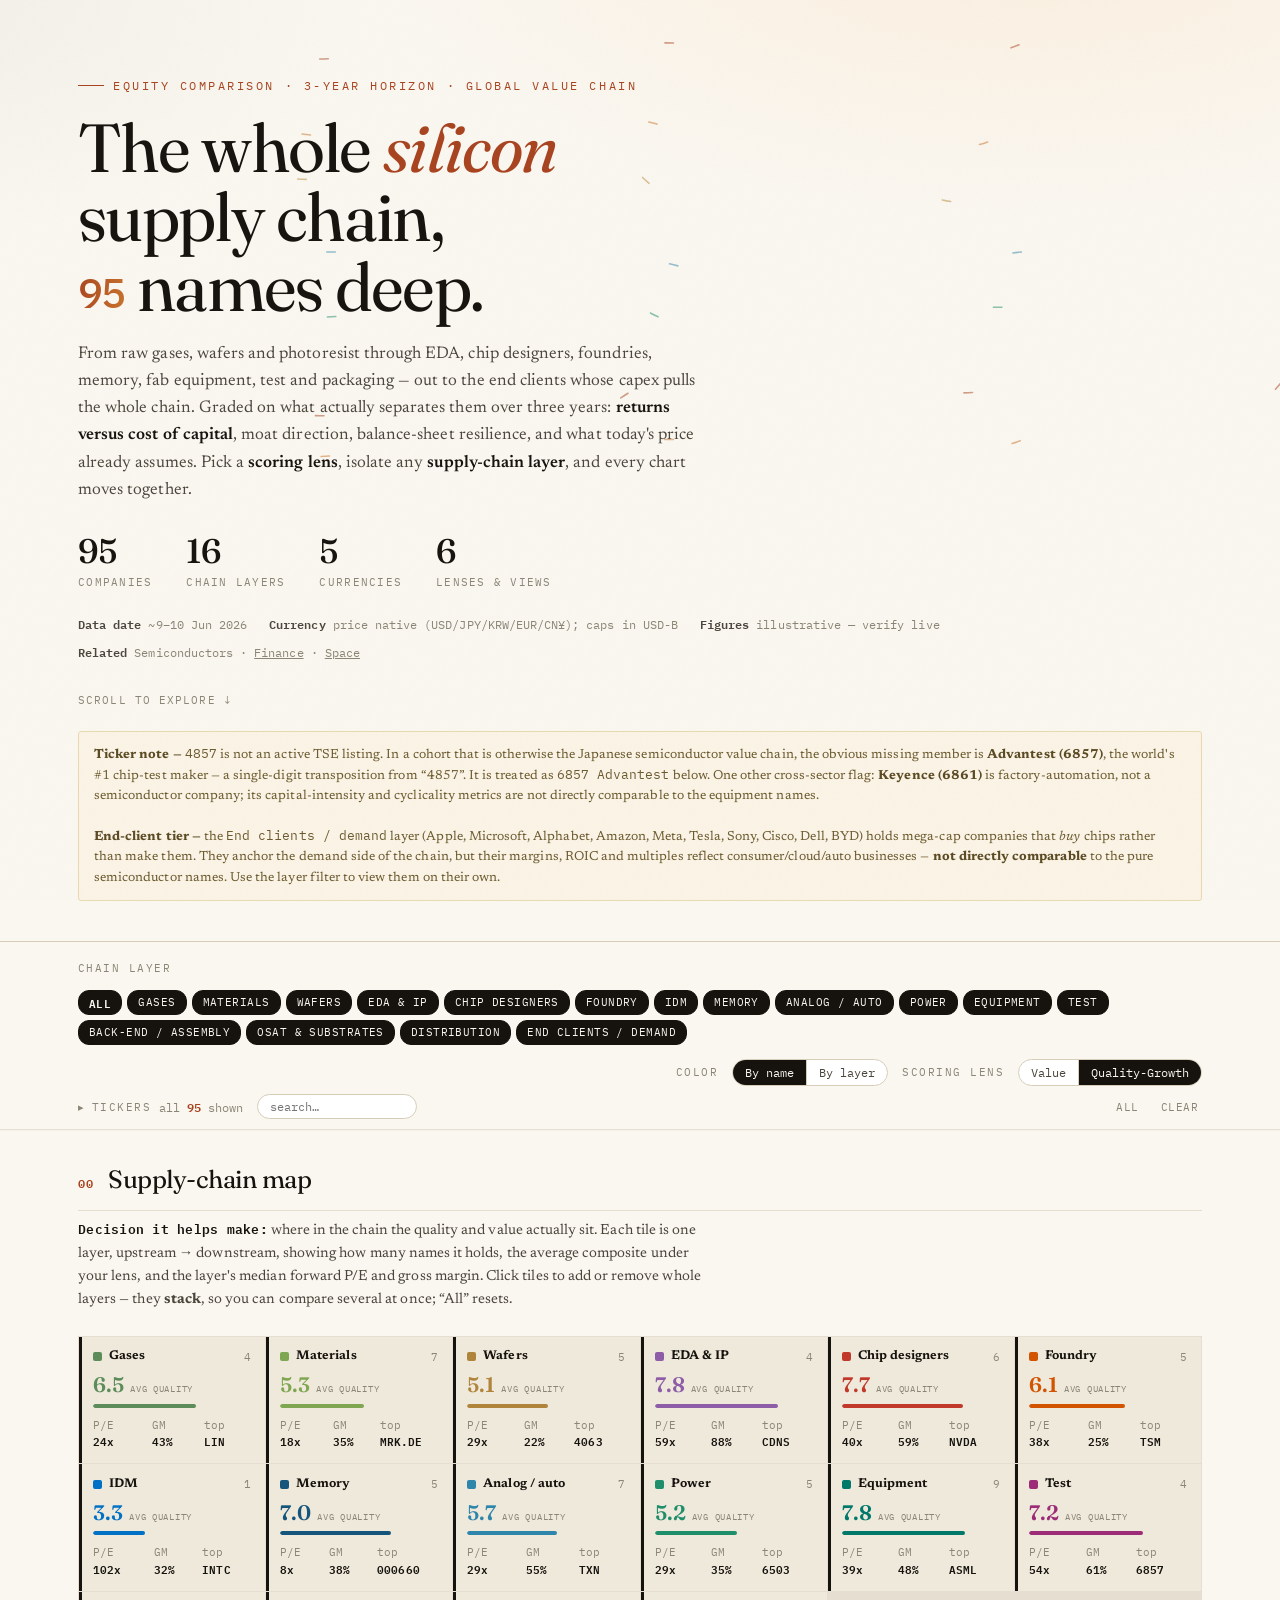
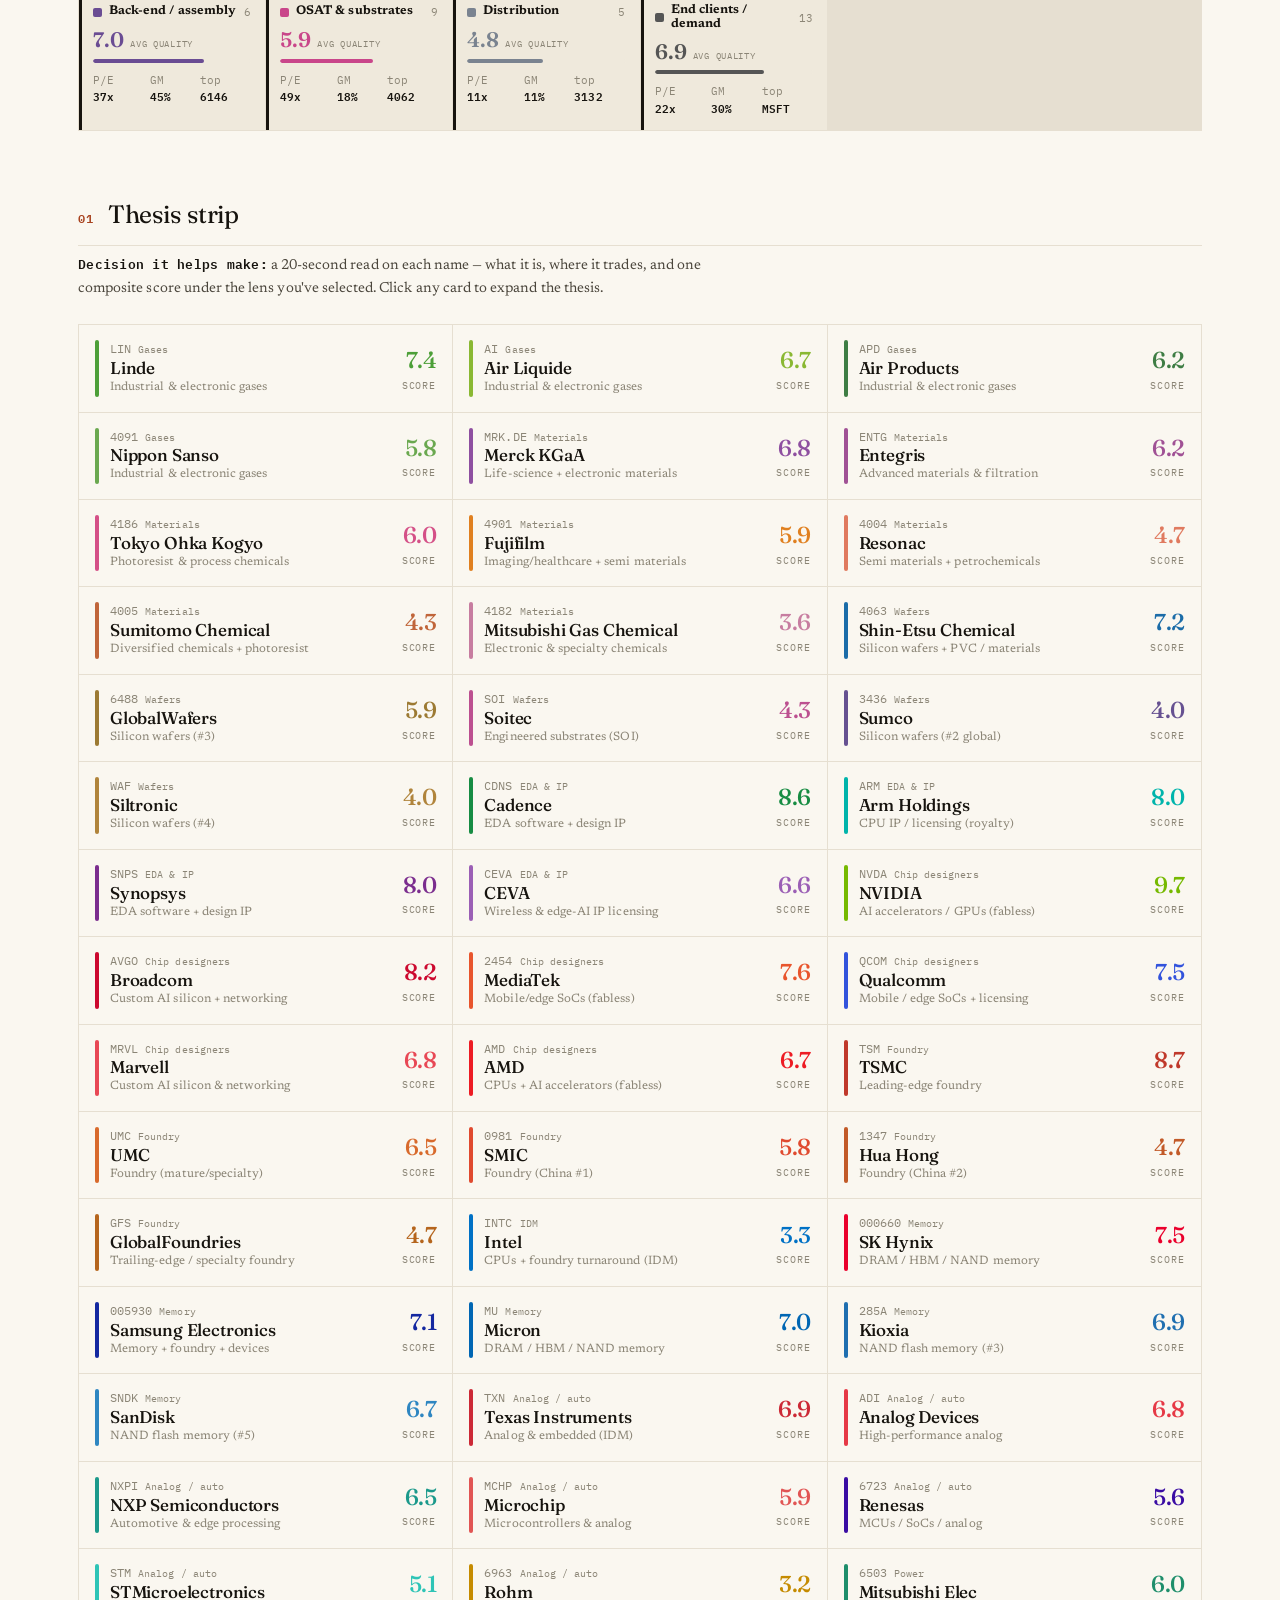
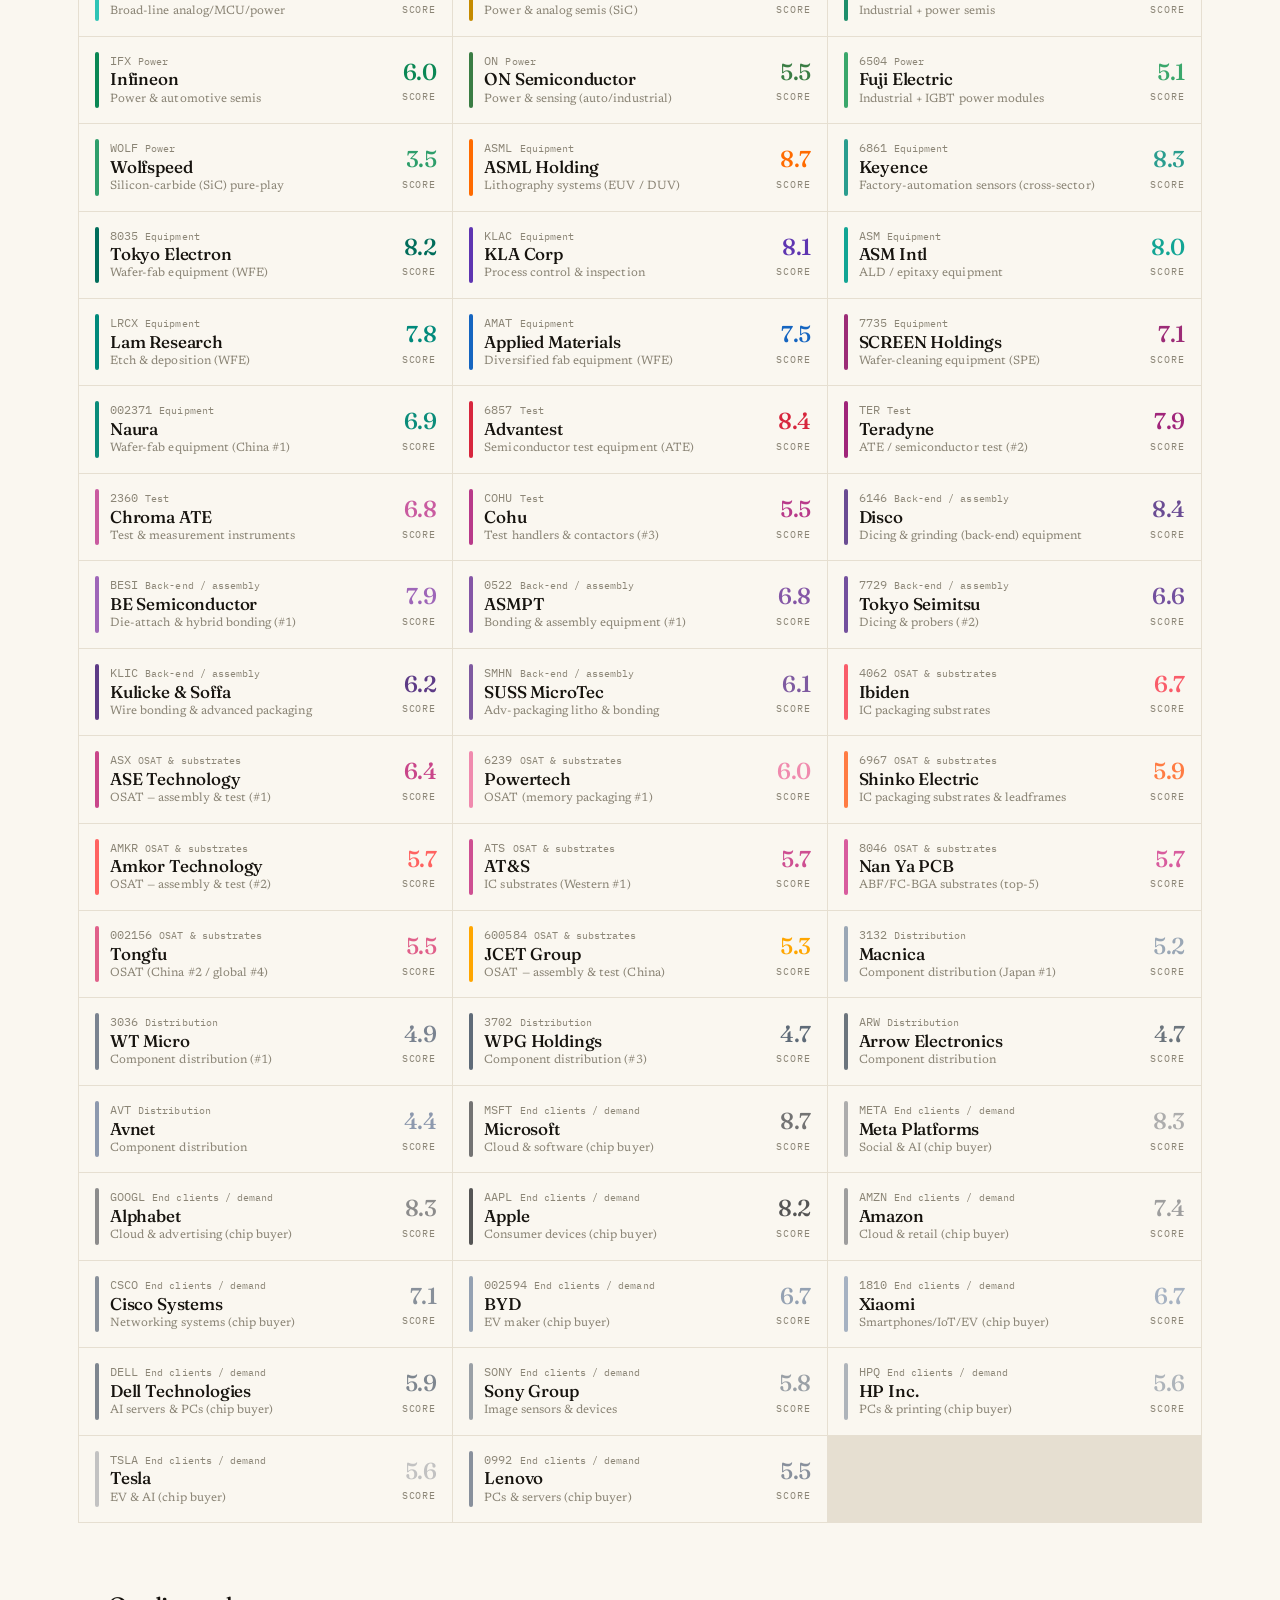
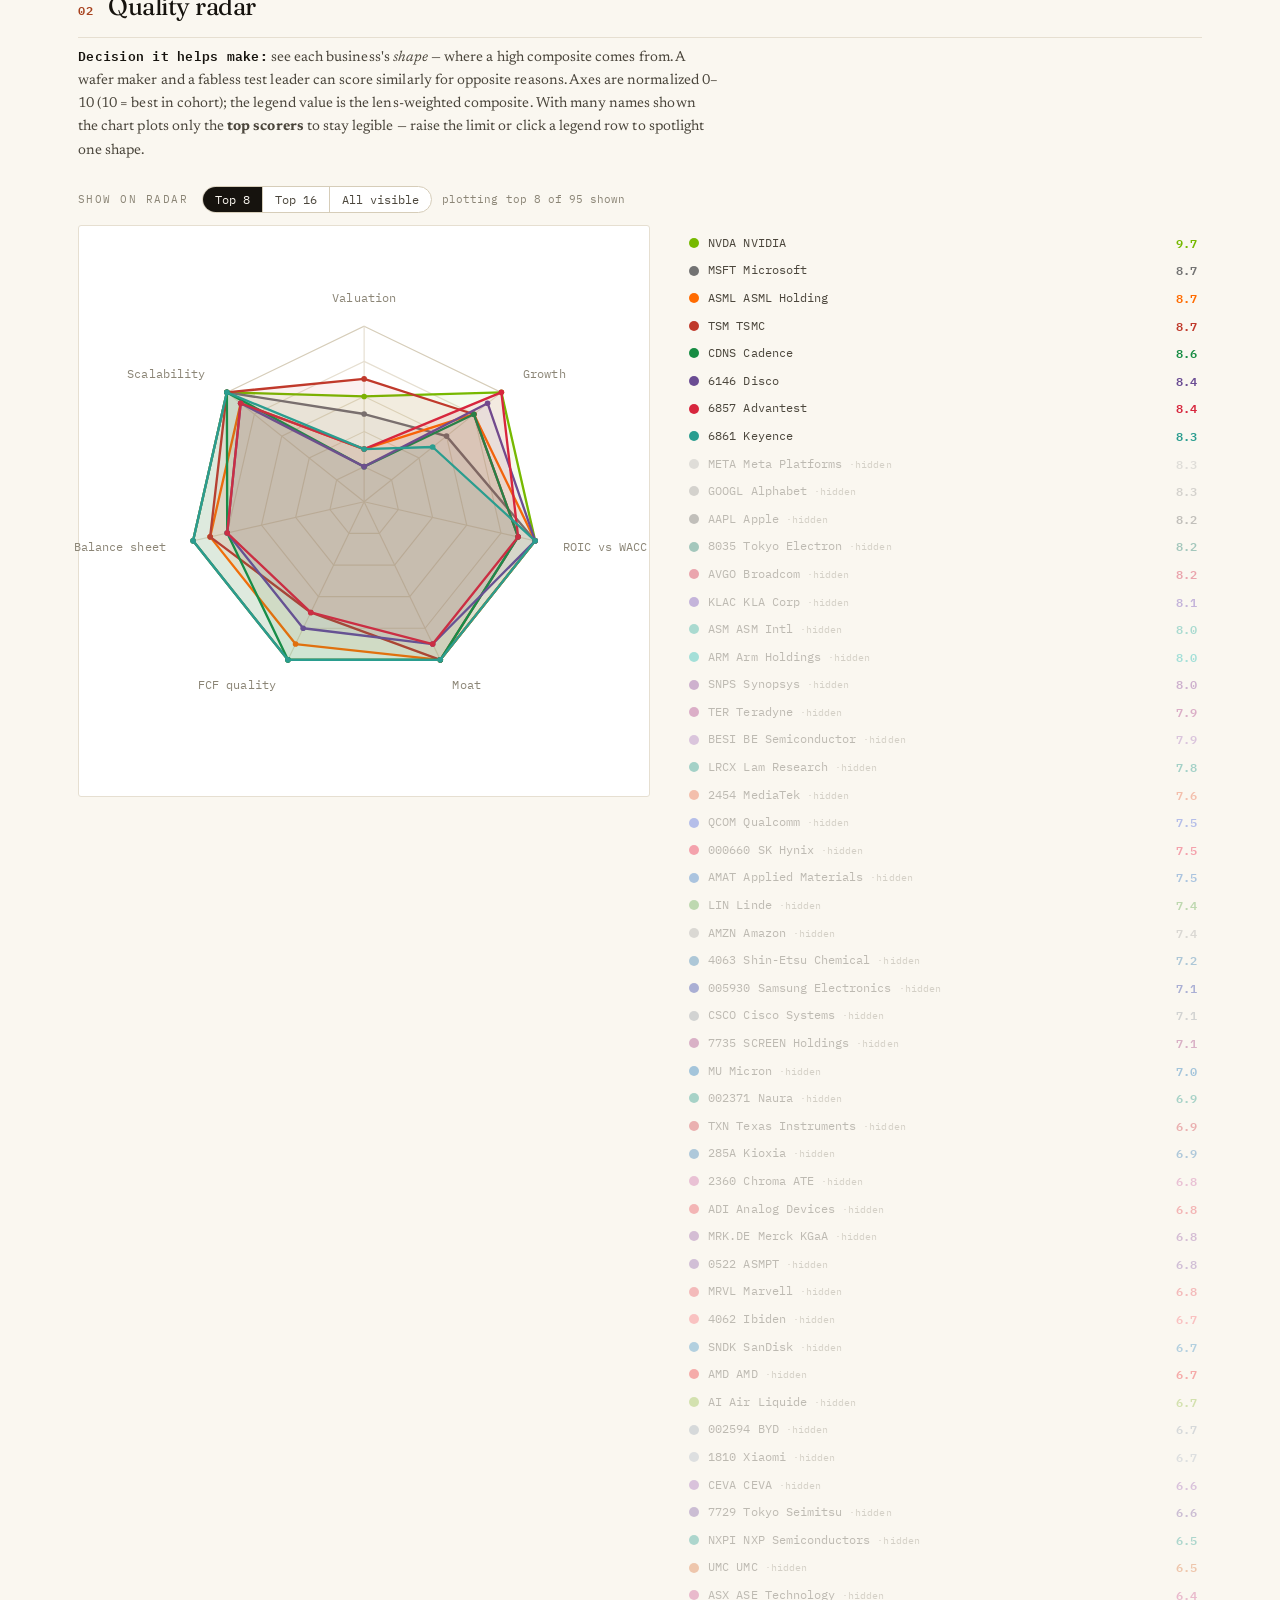
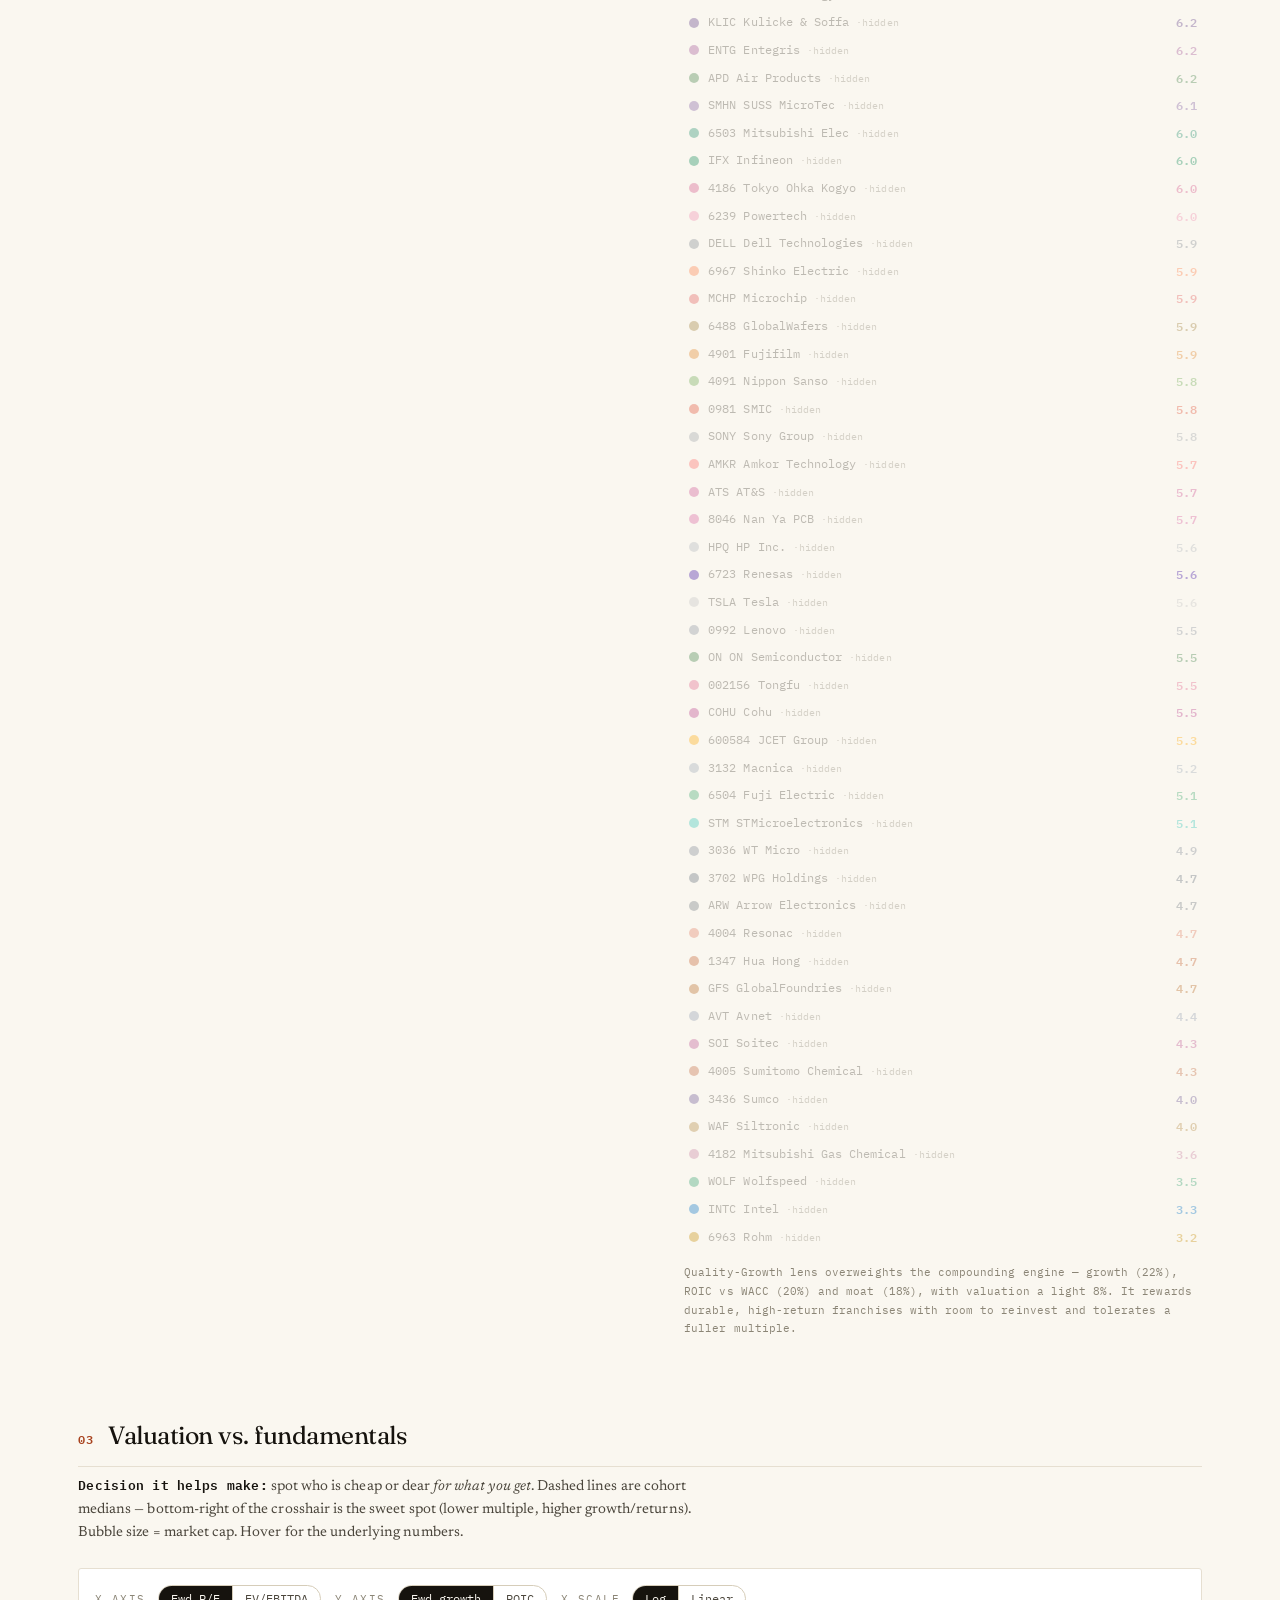
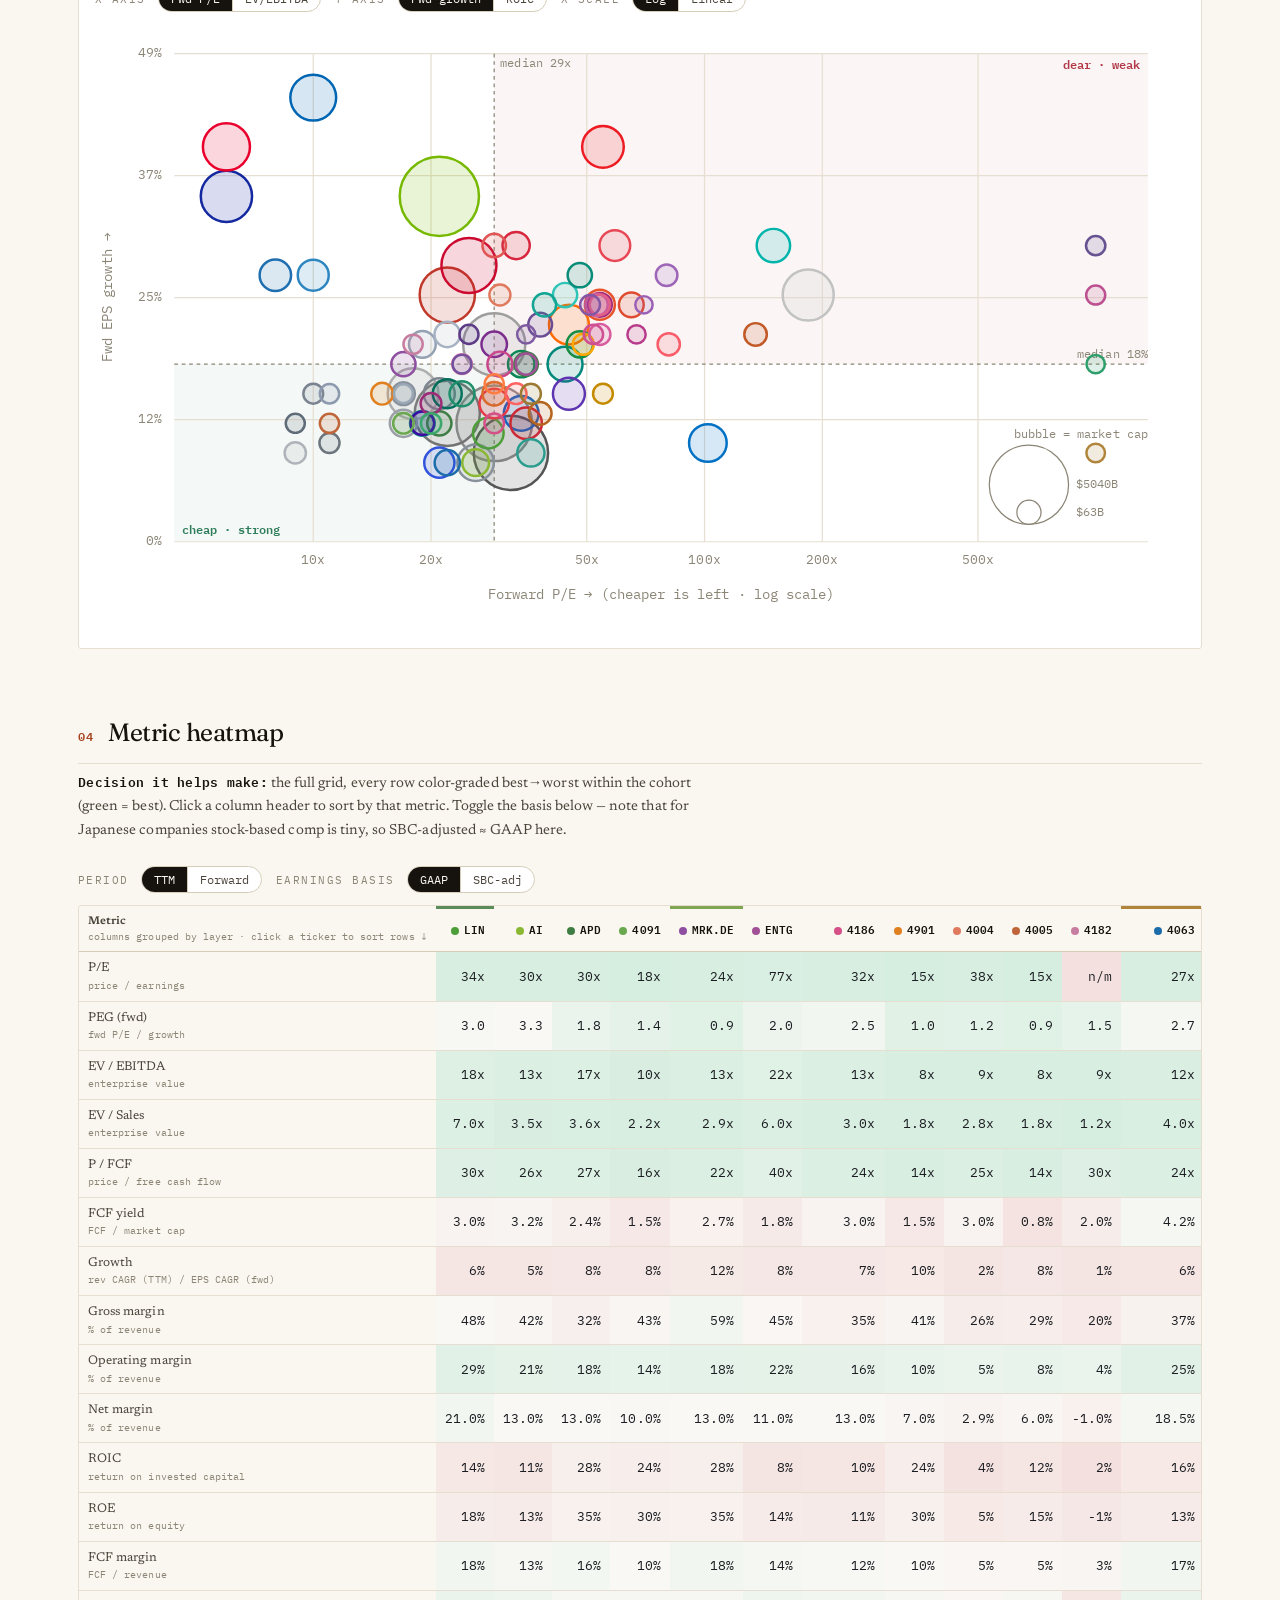
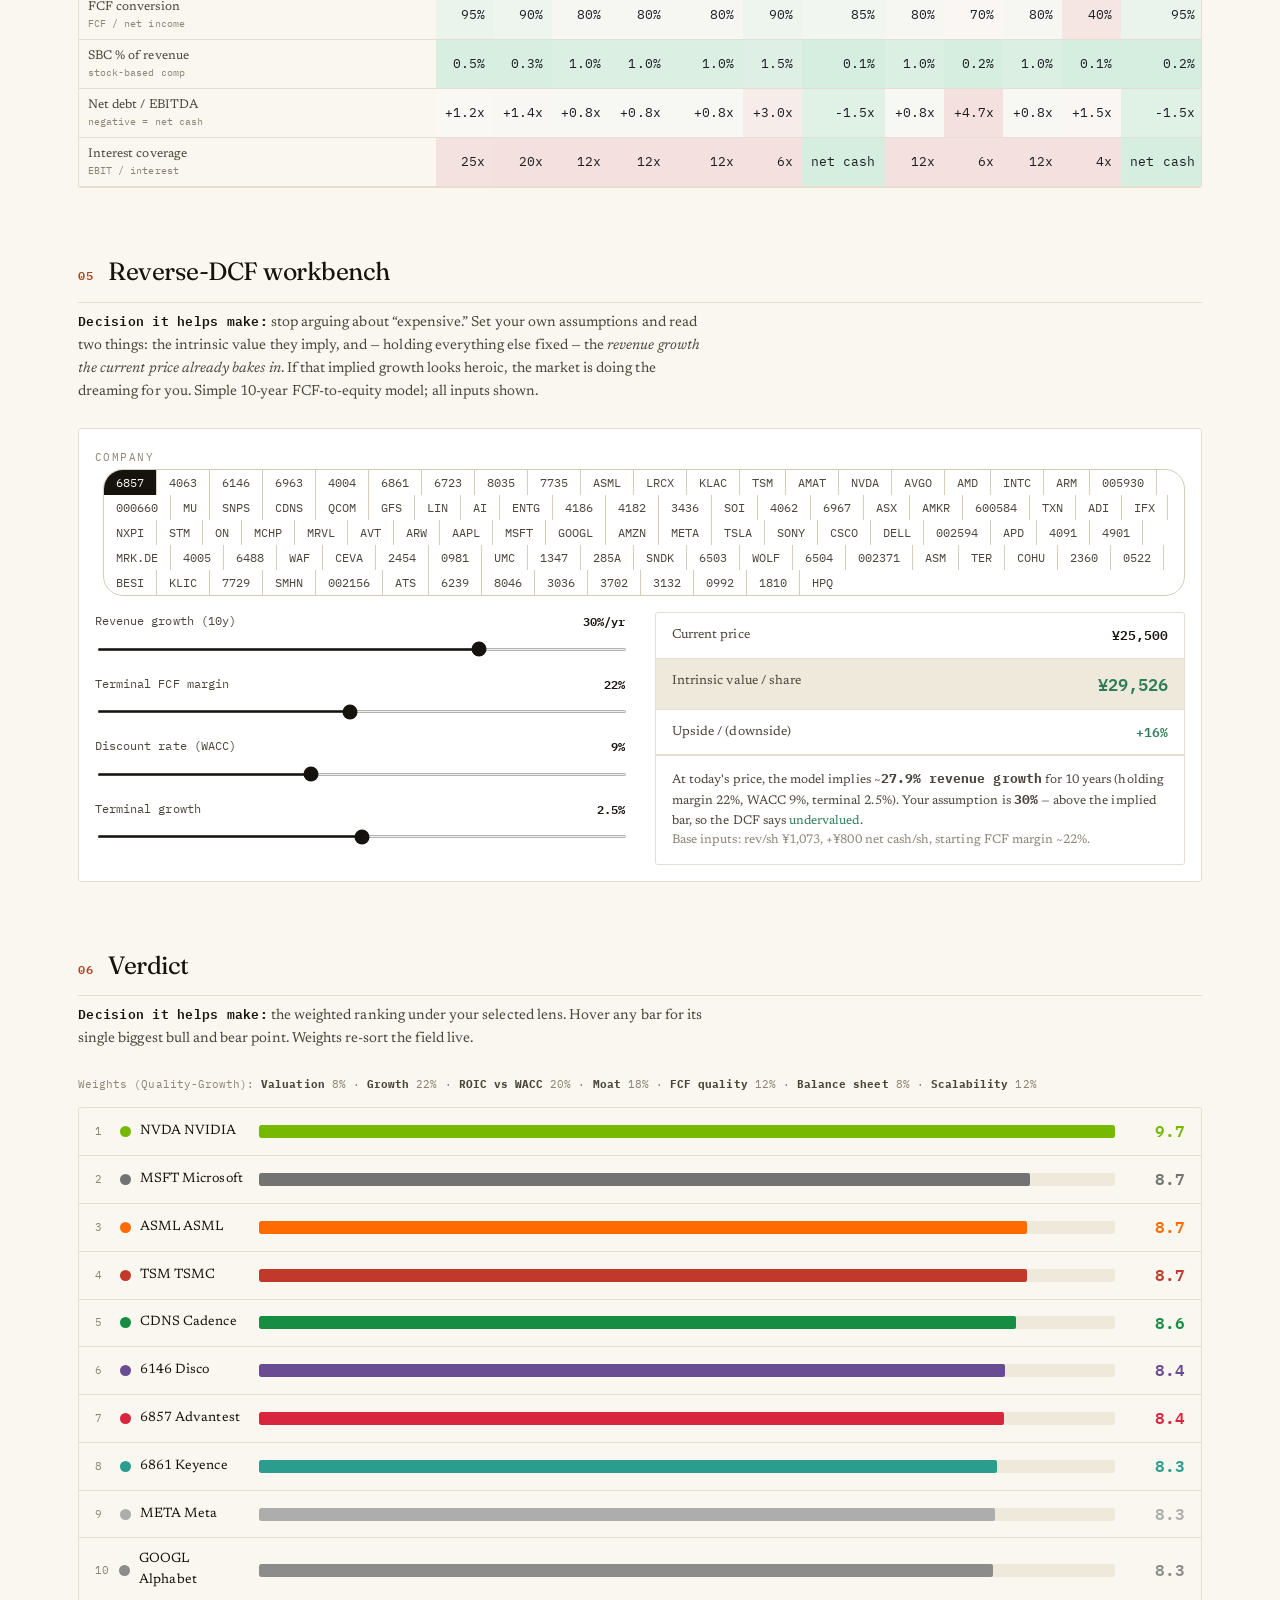
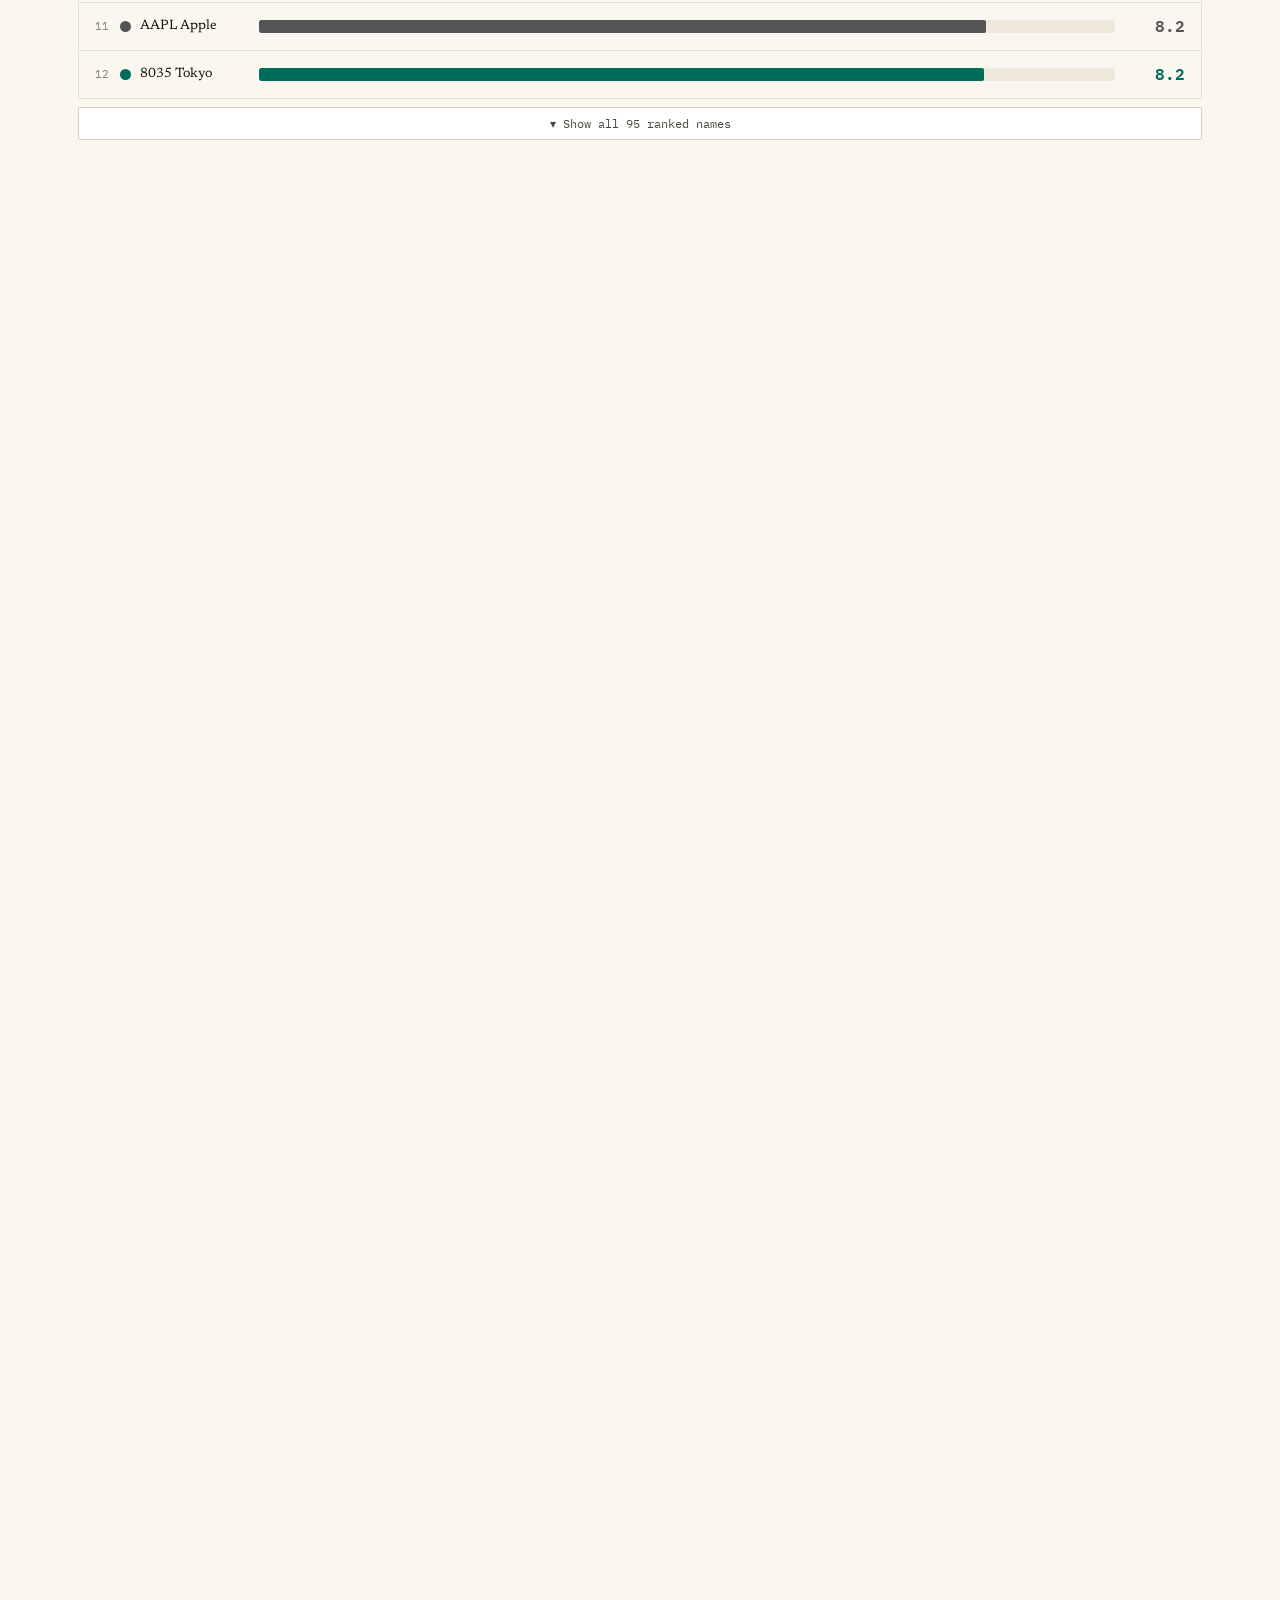
==== commit 629c5844: "Add finance and space value-chain dashboards Reuses the semiconductor dashboard engine (CSS+JS) verb" ====
--- a/index.html
+++ b/index.html
@@ -392,6 +392,7 @@
       <span><b>Data date</b> ~9–10 Jun 2026</span>
       <span><b>Currency</b> price native (USD/JPY/KRW/EUR/CN¥); caps in USD-B</span>
       <span><b>Figures</b> illustrative — verify live</span>
+      <span><b>Related</b> Semiconductors &middot; <a href="finance.html">Finance</a> &middot; <a href="space.html">Space</a></span>
     </div>
     <div class="scrollcue reveal" style="--d:.38s">Scroll to explore <span class="arr">↓</span></div>
     <div class="flag" id=" tickerflag">
